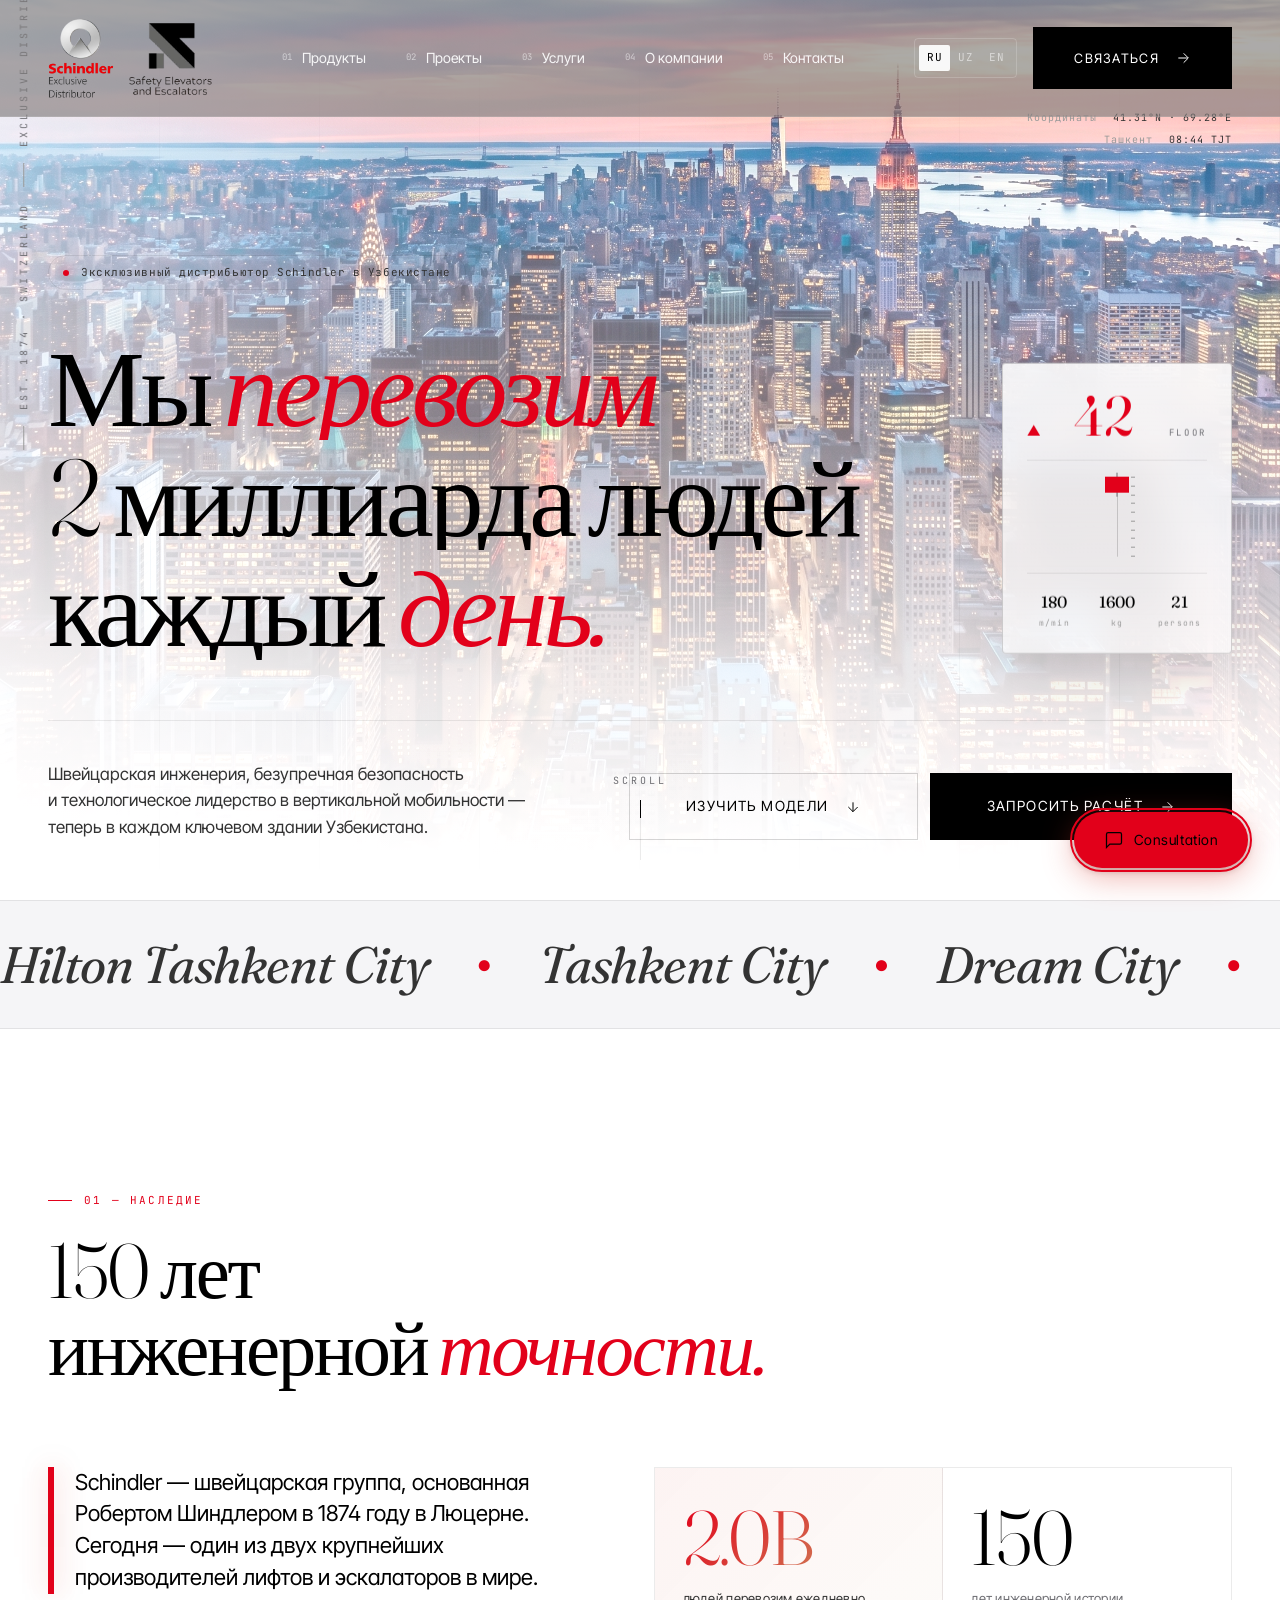
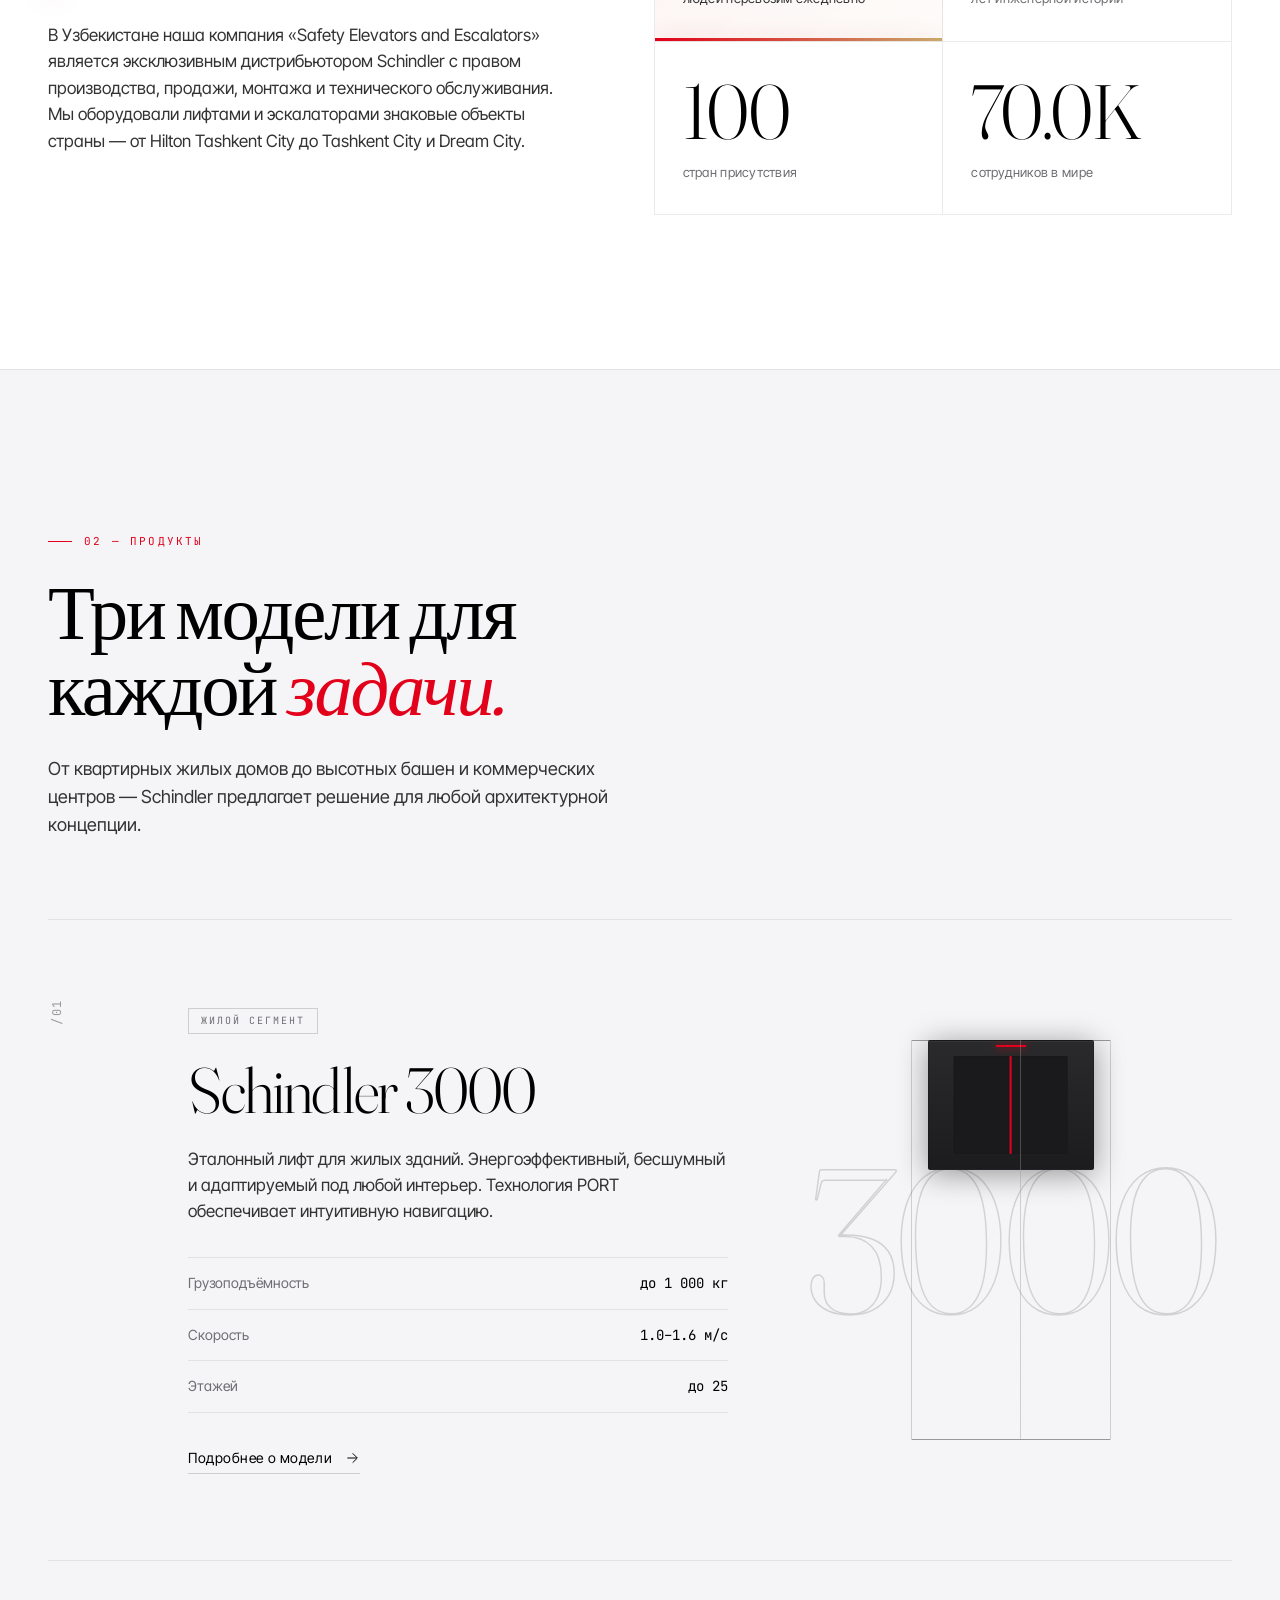
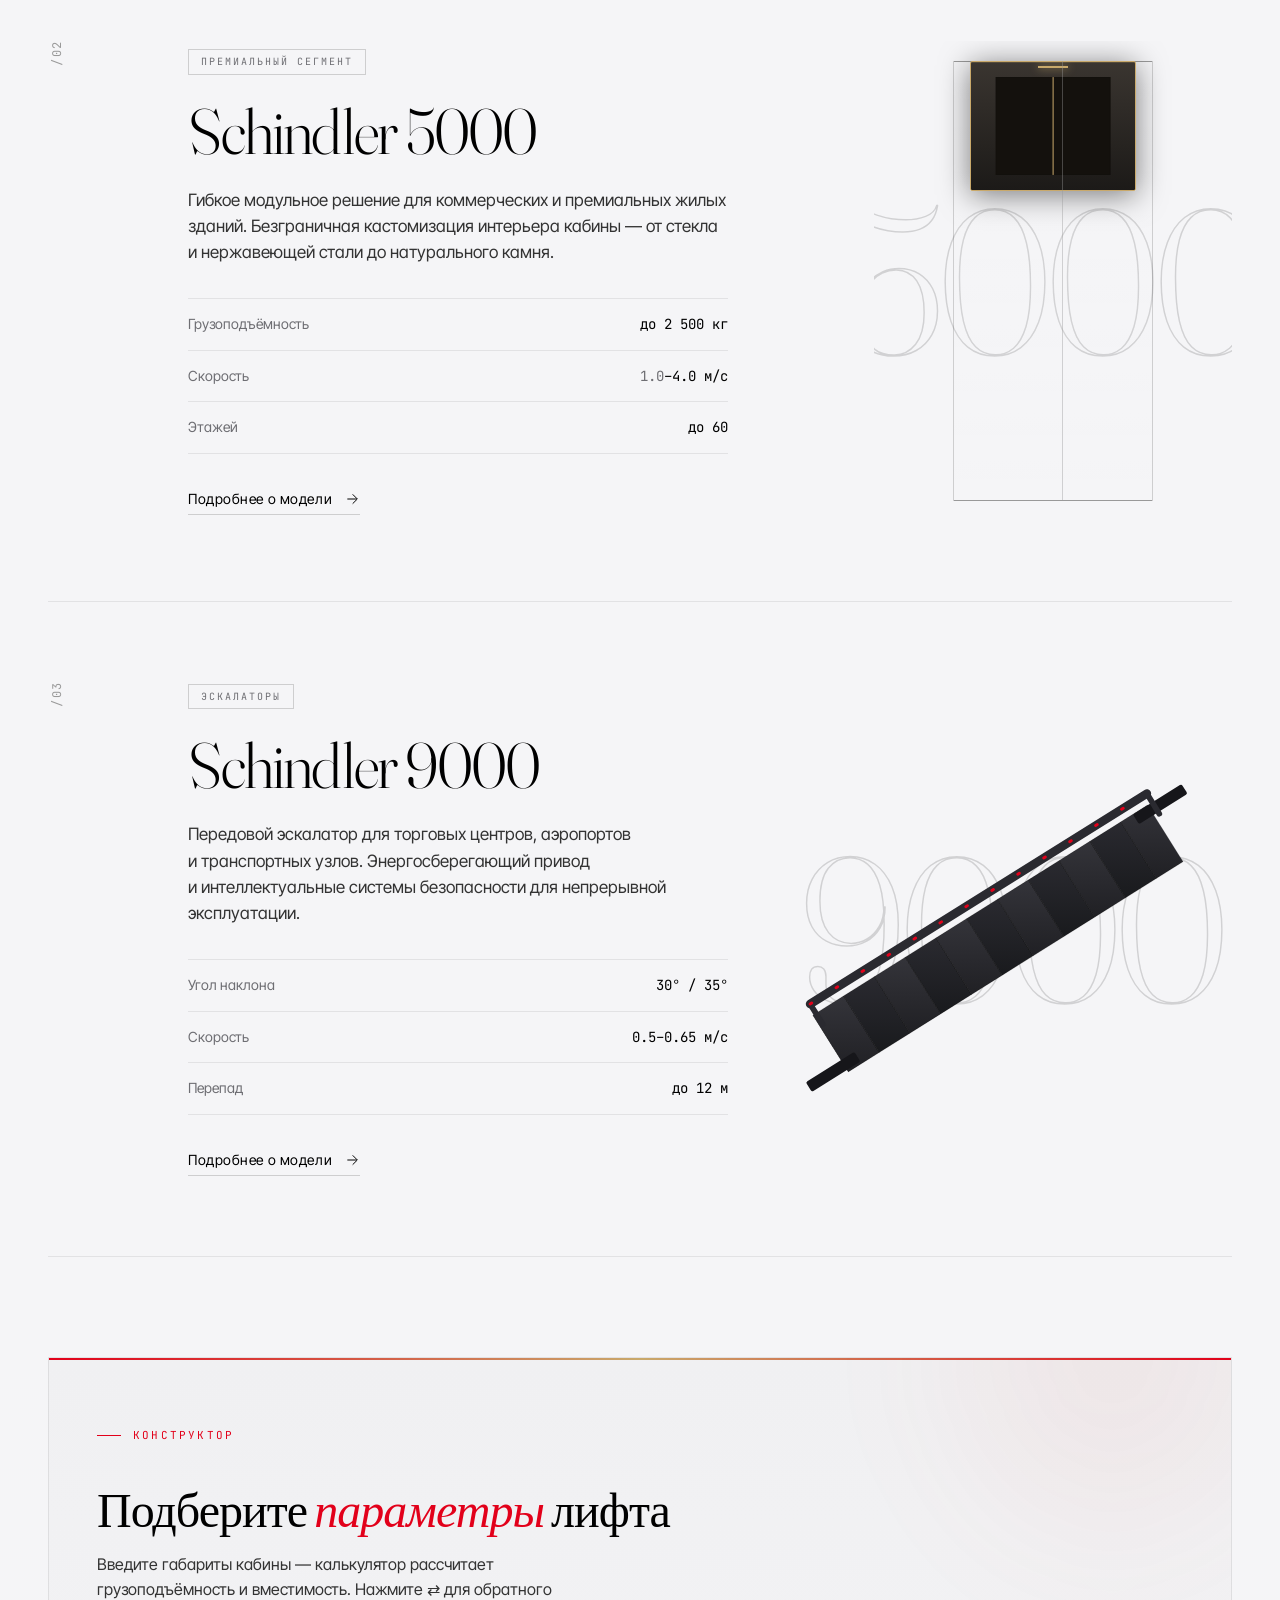
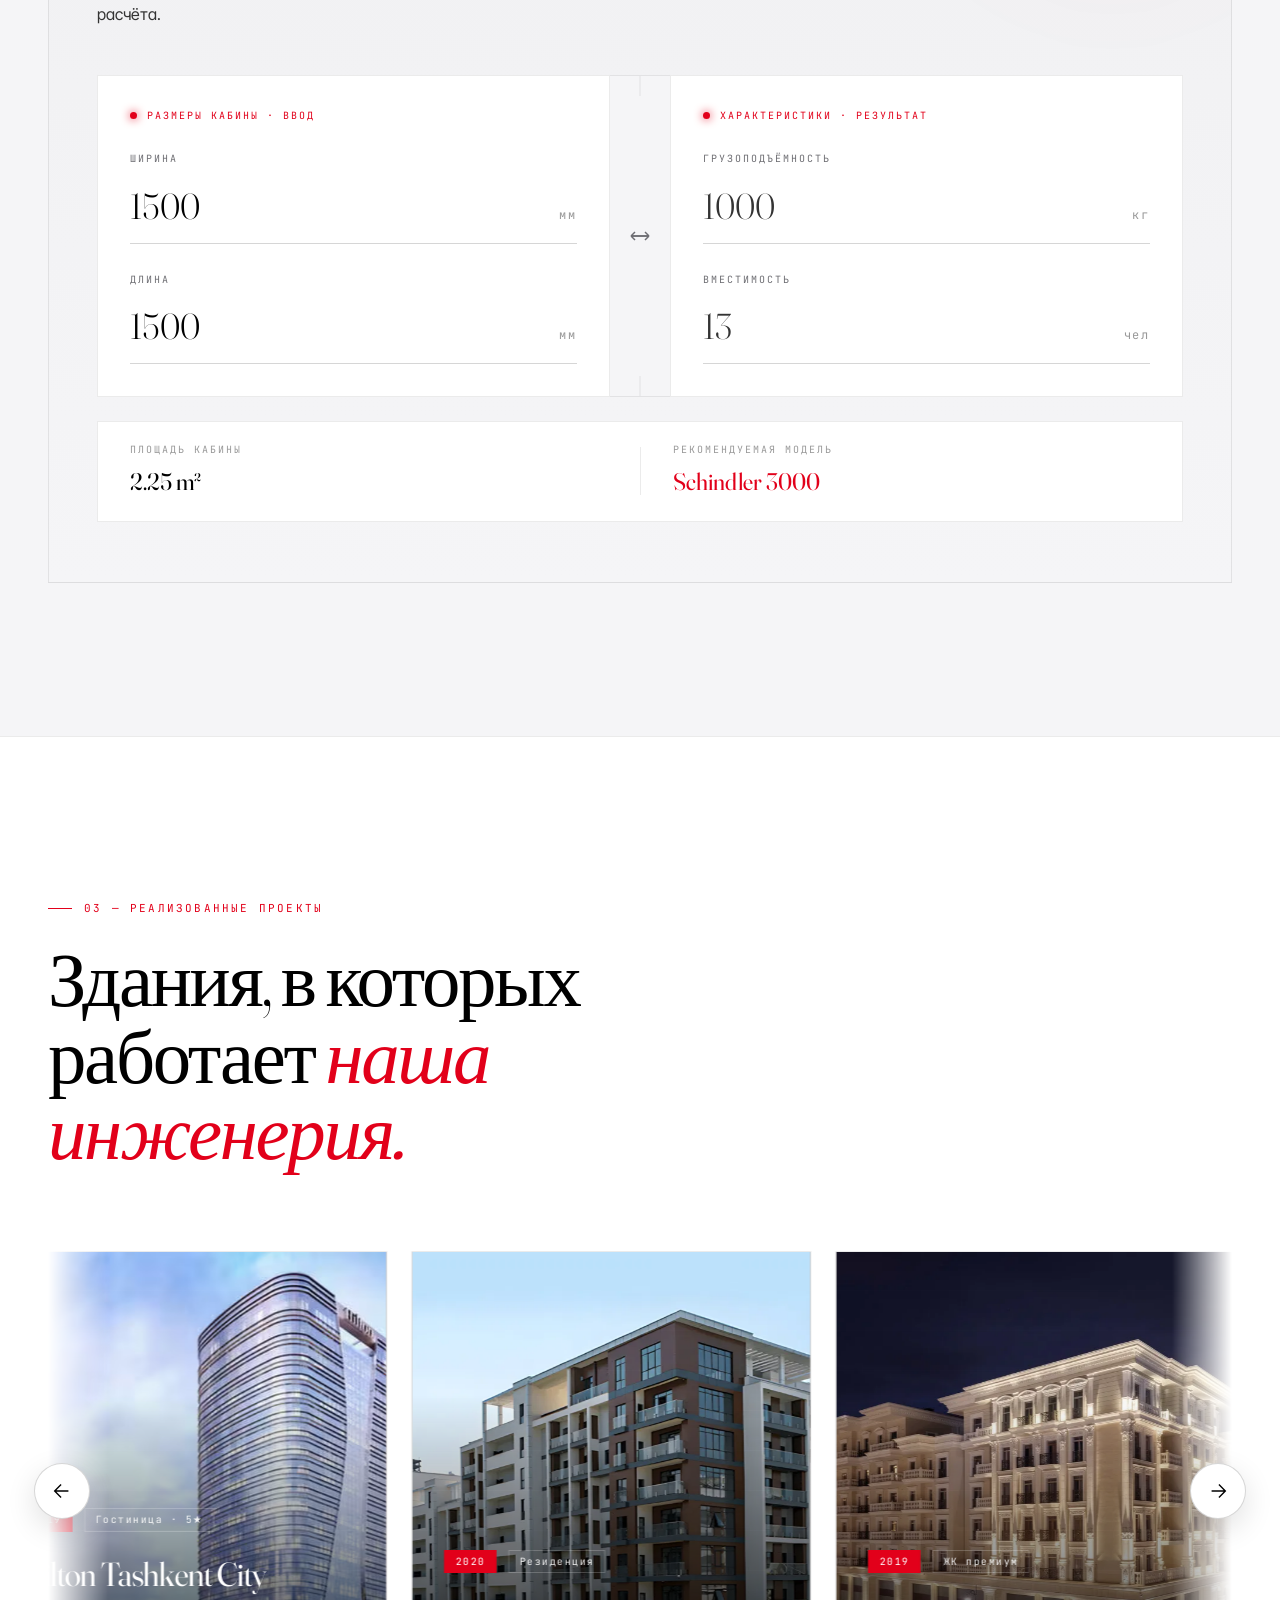
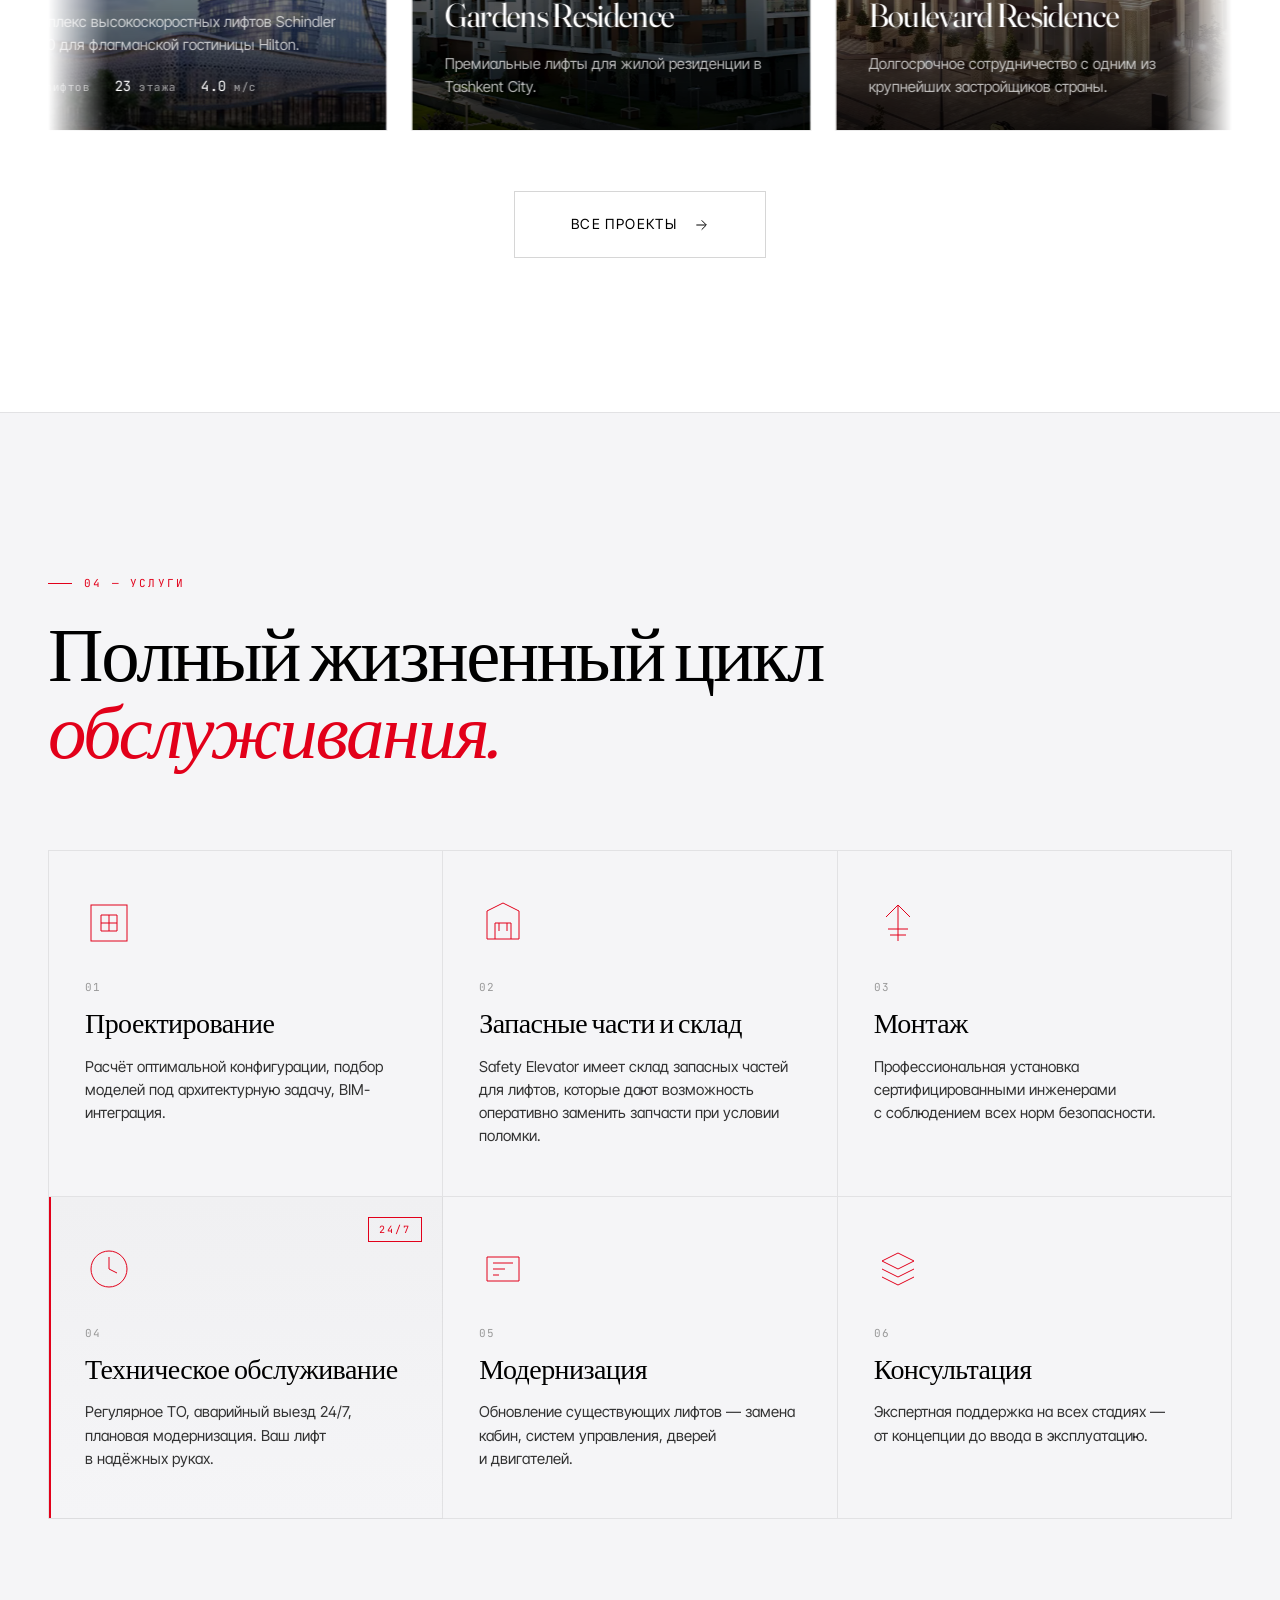
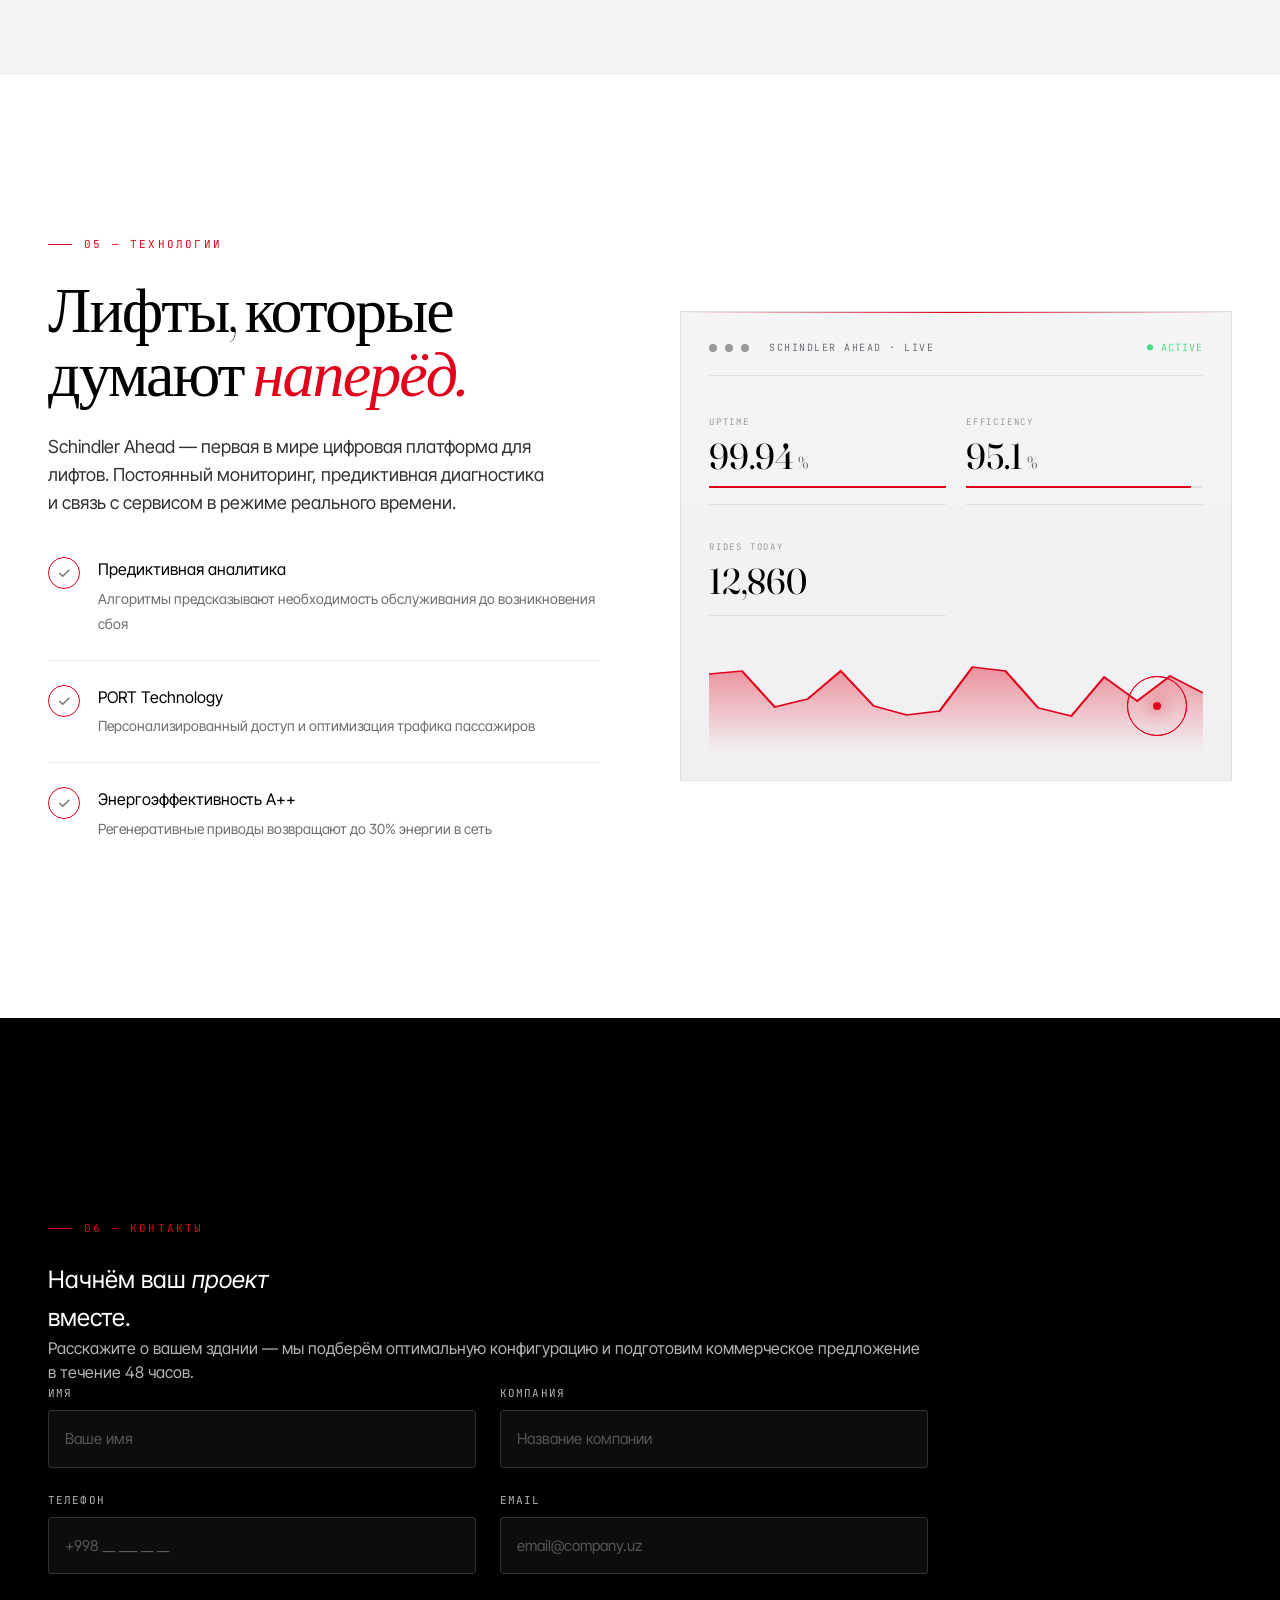
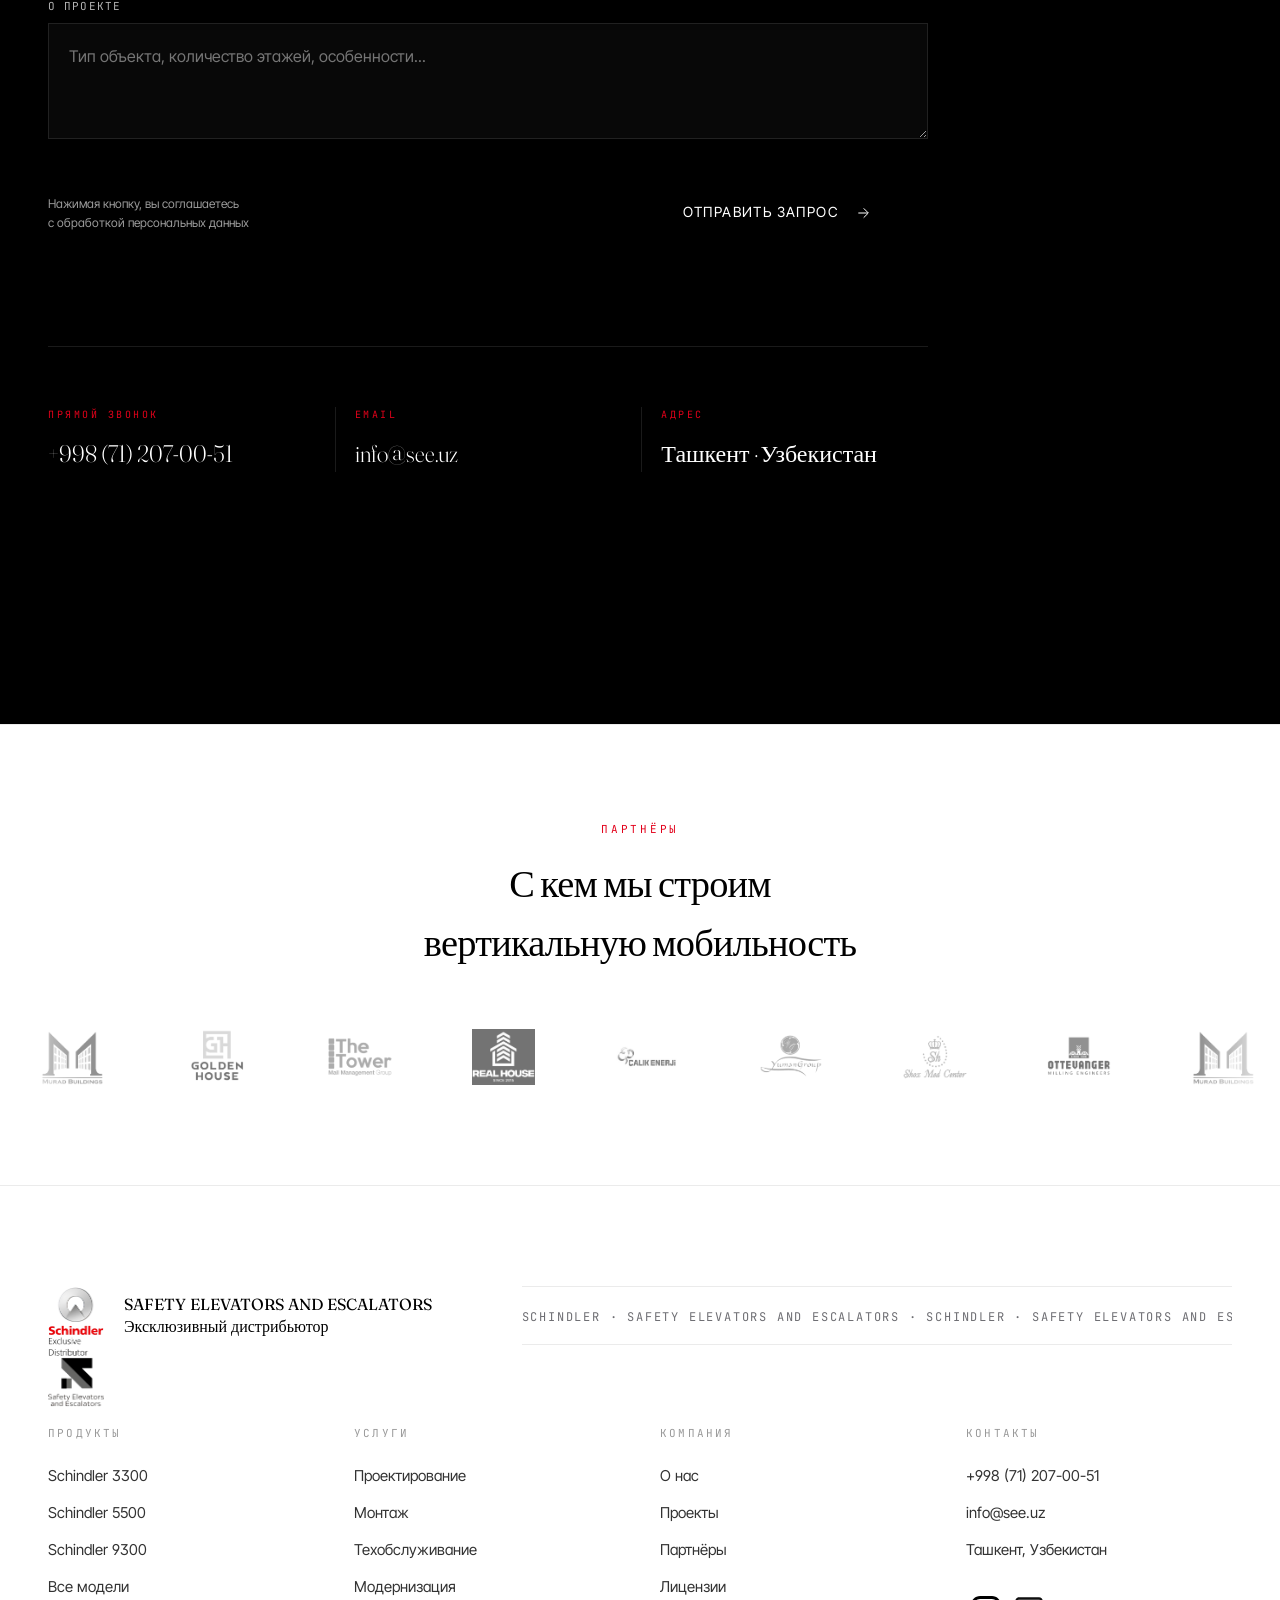
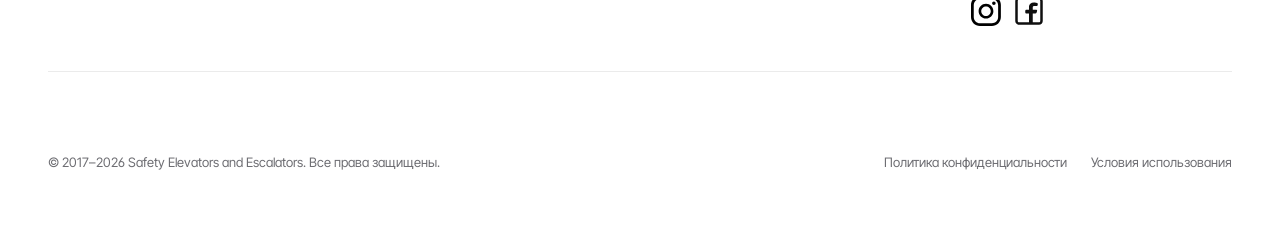
==== index.html @ ee1afd71 "Update index.html" ====
<!DOCTYPE html>
<html lang="ru">

<head>
  <meta charset="UTF-8" />
  <meta name="viewport" content="width=device-width, initial-scale=1.0" />
  <link rel="icon" type="image/svg+xml" href="favicon.svg" />
  <title>Schindler Uzbekistan — Премиальные лифты и эскалаторы швейцарского качества</title>
  <meta name="description"
    content="Эксклюзивный дистрибьютор Schindler в Узбекистане. Продажа, склад запасных частей и техническое обслуживание лифтов и эскалаторов мирового класса с 1874 года." />
  <!-- Open Graph / Social -->
  <meta property="og:title" content="Schindler Uzbekistan — Премиальные лифты и эскалаторы швейцарского качества" />
  <meta property="og:description" content="Эксклюзивный дистрибьютор Schindler в Узбекистане. Продажа, склад запасных частей и техническое обслуживание лифтов и эскалаторов мирового класса с 1874 года." />
  <meta property="og:type" content="website" />
  <meta property="og:url" content="https://see.uz/" />
  <meta property="og:image" content="https://see.uz/images/og-schindler.jpg" />
  <meta property="og:locale" content="ru_RU" />
  <meta name="twitter:card" content="summary_large_image" />
  <meta name="twitter:title" content="Schindler Uzbekistan — Премиальные лифты и эскалаторы швейцарского качества" />
  <meta name="twitter:description" content="Эксклюзивный дистрибьютор Schindler в Узбекистане. Продажа, склад запасных частей и техническое обслуживание лифтов и эскалаторов мирового класса с 1874 года." />
  <meta name="twitter:image" content="https://see.uz/images/og-schindler.jpg" />



  <link rel="preconnect" href="https://fonts.googleapis.com">
  <link rel="preconnect" href="https://fonts.gstatic.com" crossorigin>
  <link
    href="https://fonts.googleapis.com/css2?family=Fraunces:ital,opsz,wght@0,9..144,300;0,9..144,400;0,9..144,500;0,9..144,600;0,9..144,700;1,9..144,400&family=Inter+Tight:wght@300;400;500;600;700&family=JetBrains+Mono:wght@300;400;500&display=swap"
    rel="stylesheet">

  <link rel="stylesheet" href="styles.css?v=20260610">
  <link rel="manifest" href="manifest.webmanifest" />
  <link rel="icon" type="image/svg+xml" href="favicon.svg" />
  <meta name="theme-color" content="#ffffff" />
</head>

<body>


  <!-- Page loader -->
  <div class="loader" id="loader">
    <div class="loader-inner">
      <div class="loader-mark">
        <img src="images/Schindler-Emblem-.png" alt="Schindler" style="width: 100%; height: 100%; object-fit: contain;">
      </div>
      <div class="loader-text">
        <span data-text="S">S</span>
        <span data-text="C">C</span>
        <span data-text="H">H</span>
        <span data-text="I">I</span>
        <span data-text="N">N</span>
        <span data-text="D">D</span>
        <span data-text="L">L</span>
        <span data-text="E">E</span>
        <span data-text="R">R</span>
      </div>
      <div class="loader-bar">
        <div class="loader-fill"></div>
      </div>
    </div>
  </div>

  <!-- Elevator doors intro -->
  <div class="hero-doors" id="hero-doors" aria-hidden="true">
    <div class="hero-doors-panel hd-left"></div>
    <div class="hero-doors-panel hd-right"></div>
    <div class="hero-doors-seam"></div>
    <div class="hero-arrival">
      <span class="hero-arrival-dir">▼</span>
      <span class="hero-arrival-num" id="hero-arrival-num">8</span>
      <span class="hero-arrival-label">FLOOR</span>
    </div>
  </div>




  <!-- Navigation -->
  <header class="nav" id="nav">
    <div class="nav-inner">
      <a href="#nav" class="nav-logo" aria-label="Safety Elevator & Engineering">
        <div class="nav-logo-images">
          <img src="images/schindlerdistributor.png" alt="Schindler Distributor" class="nav-logo-dist">
          <img src="images/safetyElevators.png" alt="Safety Elevators" class="nav-logo-sea">
        </div>
      </a>

      <nav class="nav-links" aria-label="Главное меню">
        <a href="#products" data-num="01" data-i18n="nav.products">Продукты</a>
        <a href="#projects" data-num="02" data-i18n="nav.projects">Проекты</a>
        <a href="#services" data-num="03" data-i18n="nav.services">Услуги</a>
        <a href="#about" data-num="04" data-i18n="nav.about">О компании</a>
        <a href="#contact" data-num="05" data-i18n="nav.contacts">Контакты</a>
        <a href="#contact" class="btn btn-primary nav-btn-mobile" style="display: none;">
          <span data-i18n="nav.cta">Связаться</span>
        </a>
      </nav>

      <div class="nav-cta">
        <button class="nav-lang" aria-label="Переключить язык" data-i18n-aria="nav.lang_aria">
          <span class="active">RU</span>
          <span>UZ</span>
          <span>EN</span>
        </button>
        <a href="#contact" class="btn btn-primary nav-btn">
          <span data-i18n="nav.cta">Связаться</span>
          <svg viewBox="0 0 24 24" fill="none" stroke="currentColor" stroke-width="1.5">
            <path d="M5 12h14M13 5l7 7-7 7" />
          </svg>
        </a>
      </div>

      <button class="nav-burger" aria-label="Открыть меню" id="burger">
        <span></span><span></span>
      </button>
    </div>
  </header>

  <!-- Mobile Menu Backdrop -->
  <div class="nav-backdrop" id="nav-backdrop"></div>

  <!-- =============== HERO =============== -->
  <section class="hero">
    <div class="hero-image-bg"></div>
    <div class="hero-grid-lines" aria-hidden="true"></div>

    <!-- vertical text rail -->
    <div class="hero-rail">
      <span class="rail-tick"></span>
      <span>EST. 1874 · SWITZERLAND</span>
      <span class="rail-tick"></span>
      <span>EXCLUSIVE DISTRIBUTOR · UZBEKISTAN</span>
      <span class="rail-tick"></span>
    </div>

    <div class="hero-meta">
      <div class="meta-row">
        <span class="meta-label" data-i18n="hero.coords">Координаты</span>
        <span class="meta-value">41.31°N · 69.28°E</span>
      </div>
      <div class="meta-row">
        <span class="meta-label" data-i18n="hero.city">Ташкент</span>
        <span class="meta-value" id="local-time">—</span>
      </div>
    </div>

    <div class="hero-content">
      <div class="hero-eyebrow">
        <span class="dot"></span>
        <span data-i18n="hero.eyebrow">Эксклюзивный дистрибьютор Schindler в Узбекистане</span>
      </div>

      <h1 class="hero-title">
        <span class="line"><span class="word" data-i18n="hero.w1">Мы</span> <span class="word italic"
            data-i18n="hero.w2">перевозим</span></span>
        <span class="line"><span class="word" data-i18n="hero.w3">2&nbsp;миллиарда</span> <span class="word"
            data-i18n="hero.w4">людей</span></span>
        <span class="line"><span class="word" data-i18n="hero.w5">каждый</span> <span class="word italic"
            data-i18n="hero.w6">день.</span></span>
      </h1>

      <div class="hero-meta-bottom">
        <div class="hero-description">
          <p data-i18n="hero.desc">Швейцарская инженерия, безупречная безопасность и&nbsp;технологическое лидерство
            в&nbsp;вертикальной мобильности — теперь в&nbsp;каждом ключевом здании Узбекистана.</p>
        </div>

        <div class="hero-actions">
          <a href="#products" class="btn btn-ghost btn-large">
            <span class="btn-label">
              <span class="btn-text" data-i18n="hero.btn_explore">Изучить модели</span>
              <span class="btn-text" data-i18n="hero.btn_explore">Изучить модели</span>
            </span>
            <svg viewBox="0 0 24 24" fill="none" stroke="currentColor" stroke-width="1.5">
              <path d="M12 5v14M5 12l7 7 7-7" />
            </svg>
          </a>
          <a href="#contact" class="btn btn-primary btn-large">
            <span class="btn-label">
              <span class="btn-text" data-i18n="hero.btn_quote">Запросить расчёт</span>
              <span class="btn-text" data-i18n="hero.btn_quote">Запросить расчёт</span>
            </span>
            <svg viewBox="0 0 24 24" fill="none" stroke="currentColor" stroke-width="1.5">
              <path d="M5 12h14M13 5l7 7-7 7" />
            </svg>
          </a>
        </div>
      </div>
    </div>

    <!-- Floor indicator visual - signature element -->
    <div class="floor-indicator" aria-hidden="true">
      <div class="floor-display">
        <div class="floor-arrow">▲</div>
        <div class="floor-number" id="floor-num">42</div>
        <div class="floor-label">FLOOR</div>
      </div>
      <div class="floor-shaft">
        <div class="floor-track"></div>
        <div class="floor-cab"></div>
        <div class="floor-marks">
          <span></span><span></span><span></span><span></span><span></span>
          <span></span><span></span><span></span><span></span><span></span>
        </div>
      </div>
      <div class="floor-stats">
        <div><b>180</b><i>m/min</i></div>
        <div><b>1600</b><i>kg</i></div>
        <div><b>21</b><i>persons</i></div>
      </div>
    </div>

    <div class="hero-scroll">
      <span>SCROLL</span>
      <div class="scroll-line">
        <div class="scroll-line-fill"></div>
      </div>
    </div>
  </section>

  <!-- =============== MARQUEE =============== -->
  <div class="marquee">
    <div class="marquee-track">
      <span>Hilton Tashkent City</span><span class="dot-sep">●</span>
      <span>Tashkent City</span><span class="dot-sep">●</span>
      <span>Dream City</span><span class="dot-sep">●</span>
      <span>O'zbekfilm Hitech</span><span class="dot-sep">●</span>
      <span>Boulevard</span><span class="dot-sep">●</span>
      <span>Hampton ny Hilton</span><span class="dot-sep">●</span>
      <!-- duplicate -->
      <span>Hilton Tashkent City</span><span class="dot-sep">●</span>
      <span>Tashkent City</span><span class="dot-sep">●</span>
      <span>Dream City</span><span class="dot-sep">●</span>
      <span>O'zbekfilm Hitech</span><span class="dot-sep">●</span>
      <span>Boulevard</span><span class="dot-sep">●</span>
      <span>Hampton ny Hilton</span><span class="dot-sep">●</span>
    </div>
  </div>

  <!-- =============== INTRO / NUMBERS =============== -->
  <section class="intro" id="about">
    <div class="container">
      <div class="section-head">
        <div class="section-num" data-i18n="about.num">01 — Наследие</div>
        <h2 class="section-title" data-i18n-html="about.title">
          150&nbsp;лет инженерной&nbsp;<em>точности.</em>
        </h2>
      </div>

      <div class="intro-grid">
        <div class="intro-text">
          <div class="section-bg-text">EST. 1874</div>
          <p class="lead" data-i18n="about.lead">
            Schindler — швейцарская группа, основанная Робертом Шиндлером в&nbsp;1874&nbsp;году в&nbsp;Люцерне.
            Сегодня&nbsp;— один из&nbsp;двух крупнейших производителей лифтов и&nbsp;эскалаторов в&nbsp;мире.
          </p>
          <p data-i18n="about.p2">
            В&nbsp;Узбекистане наша компания «Safety Elevators&nbsp;and&nbsp;Escalators» является эксклюзивным
            дистрибьютором Schindler с&nbsp;правом производства, продажи, монтажа и&nbsp;технического обслуживания.
            Мы&nbsp;оборудовали лифтами и&nbsp;эскалаторами знаковые объекты страны — от&nbsp;Hilton Tashkent City
            до&nbsp;Tashkent City и&nbsp;Dream City.
          </p>
        </div>

        <div class="stats">
          <div class="stat stat-featured" data-counter="2000000000" data-suffix="+">
            <div class="stat-num"><span>0</span></div>
            <div class="stat-label" data-i18n="about.stat1">людей перевозим ежедневно</div>
          </div>
          <div class="stat" data-counter="150" data-suffix="">
            <div class="stat-num"><span>0</span></div>
            <div class="stat-label" data-i18n="about.stat2">лет инженерной истории</div>
          </div>
          <div class="stat" data-counter="100" data-suffix="+">
            <div class="stat-num"><span>0</span></div>
            <div class="stat-label" data-i18n="about.stat3">стран присутствия</div>
          </div>
          <div class="stat" data-counter="70000" data-suffix="+">
            <div class="stat-num"><span>0</span></div>
            <div class="stat-label" data-i18n="about.stat4">сотрудников в&nbsp;мире</div>
          </div>
        </div>
      </div>
    </div>
  </section>

  <!-- =============== PRODUCTS =============== -->
  <section class="products" id="products">
    <div class="container">
      <div class="section-head">
        <div class="section-num" data-i18n="prod.num">02 — Продукты</div>
        <h2 class="section-title" data-i18n-html="prod.title">
          Три модели для каждой&nbsp;<em>задачи.</em>
        </h2>
        <p class="section-sub" data-i18n="prod.sub">От&nbsp;квартирных жилых домов до&nbsp;высотных башен
          и&nbsp;коммерческих центров&nbsp;— Schindler предлагает решение для любой архитектурной концепции.</p>
      </div>

      <div class="product-list">
        <!-- Product 1 -->
        <article class="product visual-left" data-product="3300">
          <div class="product-num">/01</div>
          <div class="product-info">
            <div class="product-tag" data-i18n="p33.tag">Жилой сегмент</div>
            <h3 class="product-name">Schindler 3000</h3>
            <p class="product-desc" data-i18n="p33.desc">Эталонный лифт для жилых зданий. Энергоэффективный, бесшумный
              и&nbsp;адаптируемый под любой интерьер. Технология PORT обеспечивает интуитивную навигацию.</p>
            <ul class="product-specs">
              <li><span data-i18n="p33.s1l">Грузоподъёмность</span><b data-i18n="p33.s1v">до 1&nbsp;000&nbsp;кг</b></li>
              <li><span data-i18n="p33.s2l">Скорость</span><b data-i18n="p33.s2v">1.0–1.6 м/с</b></li>
              <li><span data-i18n="p33.s3l">Этажей</span><b data-i18n="p33.s3v">до 25</b></li>
            </ul>
            <a href="docs/schindler-3000.pdf" target="_blank" rel="noopener" class="link-arrow"
              data-pdf="docs/schindler-3000.pdf" data-pdf-title="Schindler 3000" data-pdf-tag="Жилой сегмент · EPD">
              <span data-i18n="p33.link">Подробнее о модели</span>
              <svg viewBox="0 0 24 24" fill="none" stroke="currentColor" stroke-width="1.5">
                <path d="M5 12h14M13 5l7 7-7 7" />
              </svg>
            </a>
          </div>
          <div class="product-visual">
            <div class="product-shaft">
              <div class="product-cab">
                <div class="product-cab-doors"></div>
                <div class="product-cab-light"></div>
              </div>
              <div class="product-cables"></div>
            </div>
            <div class="product-tag-floating">3000</div>
            <div class="product-hover-info">
              <div class="hover-info-row"><span data-i18n="p33.h1l">Тип</span><b data-i18n="p33.h1v">Пассажирский</b>
              </div>
              <div class="hover-info-row"><span data-i18n="p33.h2l">Привод</span><b
                  data-i18n="p33.h2v">Безредукторный</b></div>
              <div class="hover-info-row"><span data-i18n="p33.h3l">Энергокласс</span><b data-i18n="p33.h3v">A</b></div>
              <div class="hover-info-row"><span data-i18n="p33.h4l">Система</span><b data-i18n="p33.h4v">PORT
                  Technology</b></div>
            </div>
          </div>
        </article>

        <!-- Product 2 -->
        <article class="product reverse" data-product="5000">
          <div class="product-num">/02</div>
          <div class="product-info">
            <div class="product-tag" data-i18n="p55.tag">Премиальный сегмент</div>
            <h3 class="product-name">Schindler 5000</h3>
            <p class="product-desc" data-i18n="p55.desc">Гибкое модульное решение для коммерческих и&nbsp;премиальных
              жилых зданий. Безграничная кастомизация интерьера кабины&nbsp;— от&nbsp;стекла и&nbsp;нержавеющей стали
              до&nbsp;натурального камня.</p>
            <ul class="product-specs">
              <li><span data-i18n="p55.s1l">Грузоподъёмность</span><b data-i18n="p55.s1v">до 2&nbsp;500&nbsp;кг</b></li>
              <li><span data-i18n="p55.s2l">Скорость</span><b data-i18n="p55.s2v"><span>1.0</span>–4.0 м/с</b></li>
              <li><span data-i18n="p55.s3l">Этажей</span><b data-i18n="p55.s3v">до 60</b></li>
            </ul>
            <a href="docs/schindler-5000.pdf" target="_blank" rel="noopener" class="link-arrow"
              data-pdf="docs/schindler-5000.pdf" data-pdf-title="Schindler 5000" data-pdf-tag="Премиальный сегмент · EPD">
              <span data-i18n="p55.link">Подробнее о модели</span>
              <svg viewBox="0 0 24 24" fill="none" stroke="currentColor" stroke-width="1.5">
                <path d="M5 12h14M13 5l7 7-7 7" />
              </svg>
            </a>
          </div>
          <div class="product-visual">
            <div class="product-shaft tall">
              <div class="product-cab premium">
                <div class="product-cab-doors"></div>
                <div class="product-cab-light"></div>
              </div>
              <div class="product-cables"></div>
            </div>
            <div class="product-tag-floating">5000</div>
            <div class="product-hover-info">
              <div class="hover-info-row"><span data-i18n="p55.h1l">Тип</span><b data-i18n="p55.h1v">Пассажирский /
                  Грузовой</b></div>
              <div class="hover-info-row"><span data-i18n="p55.h2l">Привод</span><b
                  data-i18n="p55.h2v">Безредукторный</b></div>
              <div class="hover-info-row"><span data-i18n="p55.h3l">Энергокласс</span><b data-i18n="p55.h3v">A+</b>
              </div>
              <div class="hover-info-row"><span data-i18n="p55.h4l">Кастомизация</span><b
                  data-i18n="p55.h4v">Безграничная</b></div>
            </div>
          </div>
        </article>

        <!-- Product 3 -->
        <article class="product" data-product="9000">
          <div class="product-num">/03</div>
          <div class="product-info">
            <div class="product-tag" data-i18n="p93.tag">Эскалаторы</div>
            <h3 class="product-name">Schindler 9000</h3>
            <p class="product-desc" data-i18n="p93.desc">Передовой эскалатор для торговых центров, аэропортов
              и&nbsp;транспортных узлов. Энергосберегающий привод и&nbsp;интеллектуальные системы безопасности для
              непрерывной эксплуатации.</p>
            <ul class="product-specs">
              <li><span data-i18n="p93.s1l">Угол наклона</span><b data-i18n="p93.s1v">30° / 35°</b></li>
              <li><span data-i18n="p93.s2l">Скорость</span><b data-i18n="p93.s2v">0.5–0.65 м/с</b></li>
              <li><span data-i18n="p93.s3l">Перепад</span><b data-i18n="p93.s3v">до 12 м</b></li>
            </ul>
            <a href="docs/schindler-9300-escalator.pdf" target="_blank" rel="noopener" class="link-arrow"
              data-pdf="docs/schindler-9300-escalator.pdf" data-pdf-title="Schindler 9300" data-pdf-tag="Эскалаторы · Брошюра">
              <span data-i18n="p93.link">Подробнее о модели</span>
              <svg viewBox="0 0 24 24" fill="none" stroke="currentColor" stroke-width="1.5">
                <path d="M5 12h14M13 5l7 7-7 7" />
              </svg>
            </a>
          </div>
          <div class="product-visual">
            <svg class="escalator-svg" viewBox="0 0 460 440" xmlns="http://www.w3.org/2000/svg" aria-hidden="true">
              <defs>
                <clipPath id="escBand">
                  <path d="M60,370 L409.9,150.3 L372.7,91 L22.8,310.7 Z" />
                </clipPath>
                <path id="estep" d="M60,370 L92.19,349.78 L54.99,290.48 L22.8,310.7 Z" />
                <linearGradient id="escTreadA" x1="0" y1="0" x2="0" y2="1">
                  <stop offset="0" stop-color="#34343a" />
                  <stop offset="1" stop-color="#202024" />
                </linearGradient>
                <linearGradient id="escTreadB" x1="0" y1="0" x2="0" y2="1">
                  <stop offset="0" stop-color="#2a2a30" />
                  <stop offset="1" stop-color="#191a1d" />
                </linearGradient>
              </defs>

              <!-- truss / balustrade skirt -->
              <path class="esc-skirt"
                d="M60,370 L409.9,150.3 L372.7,91 L22.8,310.7 Z" />

              <!-- moving steps -->
              <g clip-path="url(#escBand)">
                <g class="esc-steps">
                  <use href="#estep" class="esc-step a" x="-64.38" y="40.44" />
                  <use href="#estep" class="esc-step b" x="-32.19" y="20.22" />
                  <use href="#estep" class="esc-step a" x="0" y="0" />
                  <use href="#estep" class="esc-step b" x="32.19" y="-20.22" />
                  <use href="#estep" class="esc-step a" x="64.38" y="-40.44" />
                  <use href="#estep" class="esc-step b" x="96.57" y="-60.66" />
                  <use href="#estep" class="esc-step a" x="128.76" y="-80.88" />
                  <use href="#estep" class="esc-step b" x="160.95" y="-101.1" />
                  <use href="#estep" class="esc-step a" x="193.14" y="-121.32" />
                  <use href="#estep" class="esc-step b" x="225.33" y="-141.54" />
                  <use href="#estep" class="esc-step a" x="257.52" y="-161.76" />
                  <use href="#estep" class="esc-step b" x="289.71" y="-181.98" />
                  <use href="#estep" class="esc-step a" x="321.9" y="-202.2" />
                  <use href="#estep" class="esc-step b" x="354.09" y="-222.42" />
                  <use href="#estep" class="esc-step a" x="386.28" y="-242.64" />
                </g>
              </g>

              <!-- comb plates at both landings -->
              <rect class="esc-comb" x="14" y="364" width="60" height="12" rx="2" transform="rotate(-32 44 370)" />
              <rect class="esc-comb" x="356" y="84" width="60" height="12" rx="2" transform="rotate(-32 386 90)" />

              <!-- end posts -->
              <line class="esc-post" x1="33" y1="320" x2="20" y2="299" />
              <line class="esc-post" x1="385" y1="100" x2="372" y2="79" />

              <!-- handrail -->
              <line class="esc-rail" x1="20" y1="299" x2="372" y2="79" />
              <line class="esc-rail-flow" x1="20" y1="299" x2="372" y2="79" />
            </svg>
            <div class="product-tag-floating">9000</div>
            <div class="product-hover-info">
              <div class="hover-info-row"><span data-i18n="p93.h1l">Тип</span><b data-i18n="p93.h1v">Эскалатор</b></div>
              <div class="hover-info-row"><span data-i18n="p93.h2l">Привод</span><b
                  data-i18n="p93.h2v">Энергосберегающий</b></div>
              <div class="hover-info-row"><span data-i18n="p93.h3l">Безопасность</span><b
                  data-i18n="p93.h3v">Интеллектуальная</b></div>
              <div class="hover-info-row"><span data-i18n="p93.h4l">Режим</span><b data-i18n="p93.h4v">Непрерывный</b>
              </div>
            </div>
          </div>
        </article>
      </div>

      <!-- =============== ELEVATOR CONSTRUCTOR =============== -->
      <div class="constructor">
        <div class="constructor-header">
          <div class="section-num" data-i18n="calc.num">Конструктор</div>
          <h3 class="constructor-title" data-i18n-html="calc.title">Подберите <em>параметры</em> лифта</h3>
          <p class="constructor-sub" data-i18n="calc.sub">Введите габариты кабины — калькулятор рассчитает
            грузоподъёмность и&nbsp;вместимость. Нажмите ⇄ для обратного расчёта.</p>
        </div>

        <div class="constructor-body" id="constructor-body">
          <div class="constructor-panel" id="panel-left">
            <div class="constructor-panel-label" id="label-left" data-i18n="calc.ll_in">РАЗМЕРЫ КАБИНЫ · ВВОД</div>
            <div class="constructor-panel-fields" id="fields-left">
              <div class="constructor-field">
                <label for="calc-width" data-i18n="calc.width">Ширина</label>
                <div class="constructor-input-group">
                  <input type="number" id="calc-width" value="1500" min="600" max="4000" step="50">
                  <span class="constructor-unit" data-i18n="calc.mm">мм</span>
                </div>
              </div>
              <div class="constructor-field">
                <label for="calc-length" data-i18n="calc.length">Длина</label>
                <div class="constructor-input-group">
                  <input type="number" id="calc-length" value="1500" min="600" max="4000" step="50">
                  <span class="constructor-unit" data-i18n="calc.mm">мм</span>
                </div>
              </div>
            </div>
          </div>

          <button class="constructor-swap" id="calc-swap" aria-label="Поменять местами" data-i18n-aria="calc.swap">
            <svg viewBox="0 0 24 24" fill="none" stroke="currentColor" stroke-width="1.5">
              <path d="M7 16l-4-4m0 0l4-4m-4 4h18" />
              <path d="M17 8l4 4m0 0l-4 4m4-4H3" />
            </svg>
          </button>

          <div class="constructor-panel" id="panel-right">
            <div class="constructor-panel-label" id="label-right" data-i18n="calc.lr_out">ХАРАКТЕРИСТИКИ · РЕЗУЛЬТАТ
            </div>
            <div class="constructor-panel-fields" id="fields-right">
              <div class="constructor-field">
                <label for="calc-kg" data-i18n="calc.kg">Грузоподъёмность</label>
                <div class="constructor-input-group">
                  <input type="number" id="calc-kg" value="400" min="0" max="10000" step="10" readonly tabindex="-1">
                  <span class="constructor-unit" data-i18n="calc.kg_u">кг</span>
                </div>
              </div>
              <div class="constructor-field">
                <label for="calc-persons" data-i18n="calc.pers">Вместимость</label>
                <div class="constructor-input-group">
                  <input type="number" id="calc-persons" value="5" min="0" max="100" step="1" readonly tabindex="-1">
                  <span class="constructor-unit" data-i18n="calc.ch">чел</span>
                </div>
              </div>
            </div>
          </div>
        </div>

        <div class="constructor-results">
          <div class="constructor-result-item">
            <span class="constructor-result-label" data-i18n="calc.area">Площадь кабины</span>
            <span class="constructor-result-value" id="calc-area">2.25 м²</span>
          </div>
          <div class="constructor-result-divider"></div>
          <div class="constructor-result-item">
            <span class="constructor-result-label" data-i18n="calc.model">Рекомендуемая модель</span>
            <span class="constructor-result-value constructor-result-model" id="calc-model">Schindler 3300</span>
          </div>
        </div>
      </div>
    </div>
  </section>

  <!-- =============== PROJECTS =============== -->
  <section class="projects" id="projects">
    <div class="container">
      <div class="section-head">
        <div class="section-num" data-i18n="proj.num">03 — Реализованные проекты</div>
        <h2 class="section-title" data-i18n-html="proj.title">
          Здания, в&nbsp;которых работает&nbsp;<em>наша инженерия.</em>
        </h2>
      </div>

      <div class="projects-carousel" id="projects-carousel">
        <button class="pc-arrow pc-prev" id="pc-prev" aria-label="Предыдущий проект" data-i18n-aria="proj.prev">
          <svg viewBox="0 0 24 24" fill="none" stroke="currentColor" stroke-width="1.5">
            <path d="M19 12H5M11 19l-7-7 7-7" />
          </svg>
        </button>
        <button class="pc-arrow pc-next" id="pc-next" aria-label="Следующий проект" data-i18n-aria="proj.next">
          <svg viewBox="0 0 24 24" fill="none" stroke="currentColor" stroke-width="1.5">
            <path d="M5 12h14M13 5l7 7-7 7" />
          </svg>
        </button>

        <div class="pc-viewport">
          <div class="pc-track" id="pc-track">

            <article class="pc-card project">
              <div class="project-image" style="background: url('images/Hilton.jpg') center/cover no-repeat, linear-gradient(135deg, #1a1a1a 0%, #2d2118 50%, #c8423a 150%);">
                <div class="project-overlay"></div>
                <div class="project-pattern"></div>
              </div>
              <div class="project-meta">
                <span class="project-year">2019</span>
                <span class="project-tag">Гостиница · 5★</span>
              </div>
              <h3 class="project-name">Hilton Tashkent City</h3>
              <p class="project-desc">Комплекс высокоскоростных лифтов Schindler 7000 для флагманской гостиницы Hilton.</p>
              <div class="project-stats">
                <span><b>12</b> лифтов</span>
                <span><b>23</b> этажа</span>
                <span><b>4.0</b> м/с</span>
              </div>
            </article>

            <article class="pc-card project">
              <div class="project-image" style="background: url('images/tashkent-city.png') center/cover no-repeat, linear-gradient(160deg, #0f0f0f 0%, #2a2520 100%);">
                <div class="project-overlay"></div>
                <div class="project-pattern"></div>
              </div>
              <div class="project-meta">
                <span class="project-year">2020</span>
                <span class="project-tag">Резиденция</span>
              </div>
              <h3 class="project-name">Gardens Residence</h3>
              <p class="project-desc">Премиальные лифты для жилой резиденции в Tashkent City.</p>
            </article>

            <article class="pc-card project">
              <div class="project-image" style="background: url('images/boulevard(dreamcity).png') center/cover no-repeat, linear-gradient(140deg, #181410 0%, #3a2a1a 100%);">
                <div class="project-overlay"></div>
                <div class="project-pattern"></div>
              </div>
              <div class="project-meta">
                <span class="project-year">2019</span>
                <span class="project-tag">ЖК премиум</span>
              </div>
              <h3 class="project-name">Boulevard Residence</h3>
              <p class="project-desc">Долгосрочное сотрудничество с одним из крупнейших застройщиков страны.</p>
            </article>

            <article class="pc-card project">
              <div class="project-image" style="background: url('images/ozbekfilm-hitech.webp') center/cover no-repeat, linear-gradient(120deg, #1a1612 0%, #44342a 100%);">
                <div class="project-overlay"></div>
                <div class="project-pattern"></div>
              </div>
              <div class="project-meta">
                <span class="project-year">2023</span>
                <span class="project-tag">Жилой комплекс</span>
              </div>
              <h3 class="project-name">O'zbekfilm Hitech</h3>
              <p class="project-desc">Оснащение лифтовым оборудованием современного жилого комплекса.</p>
            </article>

            <article class="pc-card project">
              <div class="project-image" style="background: url('images/Piramittower.png') center/cover no-repeat, linear-gradient(150deg, #181410 0%, #302018 100%);">
                <div class="project-overlay"></div>
                <div class="project-pattern"></div>
              </div>
              <div class="project-meta">
                <span class="project-year">2021</span>
                <span class="project-tag">Жилой комплекс</span>
              </div>
              <h3 class="project-name">Piramit Tower</h3>
              <p class="project-desc">Современные надёжные лифты для высотного жилого комплекса.</p>
            </article>

            <article class="pc-card project">
              <div class="project-image" style="background: url('images/jomiy-mall.webp') center/cover no-repeat, linear-gradient(130deg, #14120f 0%, #362a20 100%);">
                <div class="project-overlay"></div>
                <div class="project-pattern"></div>
              </div>
              <div class="project-meta">
                <span class="project-year">2023</span>
                <span class="project-tag">Торговый центр</span>
              </div>
              <h3 class="project-name">Jomiy Mall</h3>
              <p class="project-desc">Лифты и эскалаторы Schindler для торгового центра.</p>
            </article>

            <article class="pc-card project">
              <div class="project-image" style="background: url('images/Cabinet of Ministers of the Republic of Uzbekistan.png') center/cover no-repeat, linear-gradient(150deg, #141414 0%, #2a2a2a 100%);">
                <div class="project-overlay"></div>
                <div class="project-pattern"></div>
              </div>
              <div class="project-meta">
                <span class="project-tag">Госсектор</span>
              </div>
              <h3 class="project-name">Кабинет Министров РУз</h3>
              <p class="project-desc">Оснащение государственного административного здания лифтами Schindler.</p>
            </article>

            <article class="pc-card project">
              <div class="project-image" style="background: url('images/park-in-mall.jpg') center/cover no-repeat, linear-gradient(150deg, #11140f 0%, #2a3020 100%);">
                <div class="project-overlay"></div>
                <div class="project-pattern"></div>
              </div>
              <div class="project-meta">
                <span class="project-tag">Бизнес-центр</span>
              </div>
              <h3 class="project-name">Park in mall</h3>
              <p class="project-desc">Лифты Schindler для бизнес-объекта Park in mall в Tashkent City.</p>
            </article>

            <article class="pc-card project">
              <div class="project-image" style="background: url('images/central-bank.jpg') center/cover no-repeat, linear-gradient(150deg, #14110e 0%, #302418 100%);">
                <div class="project-overlay"></div>
                <div class="project-pattern"></div>
              </div>
              <div class="project-meta">
                <span class="project-tag">Финансовый объект</span>
              </div>
              <h3 class="project-name">Central Bank Ganga</h3>
              <p class="project-desc">Комплексное оснащение здания лифтами швейцарского качества.</p>
            </article>

            <article class="pc-card project">
              <div class="project-image" style="background: url('images/financial-center.jpg') center/cover no-repeat, linear-gradient(150deg, #0f1014 0%, #20242e 100%);">
                <div class="project-overlay"></div>
                <div class="project-pattern"></div>
              </div>
              <div class="project-meta">
                <span class="project-tag">Финансовый центр</span>
              </div>
              <h3 class="project-name">Financial Center</h3>
              <p class="project-desc">Поставка и монтаж лифтового оборудования Schindler.</p>
            </article>

            <article class="pc-card project">
              <div class="project-image" style="background: url('images/Greenwich .png') center/cover no-repeat, linear-gradient(150deg, #101410 0%, #203020 100%);">
                <div class="project-overlay"></div>
                <div class="project-pattern"></div>
              </div>
              <div class="project-meta">
                <span class="project-tag">ЖК премиум</span>
              </div>
              <h3 class="project-name">Greenwich</h3>
              <p class="project-desc">Оснащение жилого комплекса premium-класса лифтами Schindler.</p>
            </article>

            <article class="pc-card project">
              <div class="project-image" style="background: url('images/Hampton-hotel.jpg') center/cover no-repeat, linear-gradient(150deg, #14100e 0%, #302018 100%);">
                <div class="project-overlay"></div>
                <div class="project-pattern"></div>
              </div>
              <div class="project-meta">
                <span class="project-tag">Гостиница</span>
              </div>
              <h3 class="project-name">Hampton by Hilton</h3>
              <p class="project-desc">Гостиничные лифты Schindler для отеля Hampton by Hilton.</p>
            </article>

            <article class="pc-card project">
              <div class="project-image" style="background: url('images/Infinity-business-center.jpg') center/cover no-repeat, linear-gradient(150deg, #0f1014 0%, #20242e 100%);">
                <div class="project-overlay"></div>
                <div class="project-pattern"></div>
              </div>
              <div class="project-meta">
                <span class="project-tag">Бизнес-центр</span>
              </div>
              <h3 class="project-name">Infinity</h3>
              <p class="project-desc">Высокоскоростные лифты Schindler для делового центра Infinity.</p>
            </article>

            <article class="pc-card project">
              <div class="project-image" style="background: url('images/mirabad-avenue.jpg') center/cover no-repeat, linear-gradient(150deg, #14110e 0%, #2e2418 100%);">
                <div class="project-overlay"></div>
                <div class="project-pattern"></div>
              </div>
              <div class="project-meta">
                <span class="project-tag">ЖК</span>
              </div>
              <h3 class="project-name">Mirabad Avenue</h3>
              <p class="project-desc">Лифтовое оснащение жилого комплекса Mirabad Avenue.</p>
            </article>

            <article class="pc-card project">
              <div class="project-image" style="background: url('images/Uzbekfilm.webp') center/cover no-repeat, linear-gradient(150deg, #14110e 0%, #2e2418 100%);">
                <div class="project-overlay"></div>
                <div class="project-pattern"></div>
              </div>
              <div class="project-meta">
                <span class="project-tag">Культурный объект</span>
              </div>
              <h3 class="project-name">Uzbekfilm</h3>
              <p class="project-desc">Лифтовое оснащение киностудии «Узбекфильм» оборудованием Schindler.</p>
            </article>

            <article class="pc-card project">
              <div class="project-image" style="background: url('images/DAHO.webp') center/cover no-repeat, linear-gradient(150deg, #11120f 0%, #2a2c22 100%);">
                <div class="project-overlay"></div>
                <div class="project-pattern"></div>
              </div>
              <div class="project-meta">
                <span class="project-tag">Коммерческий объект</span>
              </div>
              <h3 class="project-name">DAHO</h3>
              <p class="project-desc">Установка лифтового оборудования Schindler на объекте DAHO.</p>
            </article>

            <article class="pc-card project">
              <div class="project-image" style="background: url('images/Piramitmall.png') center/cover no-repeat, linear-gradient(150deg, #14110e 0%, #302018 100%);">
                <div class="project-overlay"></div>
                <div class="project-pattern"></div>
              </div>
              <div class="project-meta">
                <span class="project-tag">Торговый центр</span>
              </div>
              <h3 class="project-name">Piramit Mall</h3>
              <p class="project-desc">Эскалаторы и лифты Schindler для торгового центра Piramit Mall.</p>
            </article>

            <article class="pc-card project">
              <div class="project-image" style="background: url('images/BWC.webp') center/cover no-repeat, linear-gradient(150deg, #0f1014 0%, #20242e 100%);">
                <div class="project-overlay"></div>
                <div class="project-pattern"></div>
              </div>
              <div class="project-meta">
                <span class="project-tag">Бизнес-центр</span>
              </div>
              <h3 class="project-name">BWC</h3>
              <p class="project-desc">Лифтовое оснащение делового центра BWC оборудованием Schindler.</p>
            </article>

            <article class="pc-card project">
              <div class="project-image" style="background: url('images/Beshqozon.webp') center/cover no-repeat, linear-gradient(150deg, #14100e 0%, #30201a 100%);">
                <div class="project-overlay"></div>
                <div class="project-pattern"></div>
              </div>
              <div class="project-meta">
                <span class="project-tag">Ресторан</span>
              </div>
              <h3 class="project-name">Beshqozon Restaurant</h3>
              <p class="project-desc">Лифтовое оснащение ресторанного комплекса «Бешқозон».</p>
            </article>

            <article class="pc-card project">
              <div class="project-image" style="background: url('images/primeminister.jfif') center/cover no-repeat, linear-gradient(150deg, #141414 0%, #2a2a2a 100%);">
                <div class="project-overlay"></div>
                <div class="project-pattern"></div>
              </div>
              <div class="project-meta">
                <span class="project-tag">Госсектор</span>
              </div>
              <h3 class="project-name">Prime Minister's Office</h3>
              <p class="project-desc">Оснащение государственного административного здания лифтами Schindler.</p>
            </article>

            <article class="pc-card project">
              <div class="project-image" style="background: url('images/Sun2Hyman.jpg') center/cover no-repeat, linear-gradient(150deg, #14110e 0%, #2e2418 100%);">
                <div class="project-overlay"></div>
                <div class="project-pattern"></div>
              </div>
              <div class="project-meta">
                <span class="project-tag">Жилой комплекс</span>
              </div>
              <h3 class="project-name">Sun 2 Hyman</h3>
              <p class="project-desc">Лифтовое оснащение жилого комплекса Sun 2 Hyman оборудованием Schindler.</p>
            </article>

            <article class="pc-card project">
              <div class="project-image" style="background: url('images/Dostlar-building.jpg') center/cover no-repeat, linear-gradient(150deg, #141414 0%, #2a2a2a 100%);">
                <div class="project-overlay"></div>
                <div class="project-pattern"></div>
              </div>
              <div class="project-meta">
                <span class="project-tag">Жилой комплекс</span>
              </div>
              <h3 class="project-name">Dostlar</h3>
              <p class="project-desc">Поставка лифтового оборудования для жилого комплекса Dostlar.</p>
            </article>

            <article class="pc-card project">
              <div class="project-image" style="background: url('images/Koksaroy.avif') center/cover no-repeat, linear-gradient(150deg, #141414 0%, #2a2a2a 100%);">
                <div class="project-overlay"></div>
                <div class="project-pattern"></div>
              </div>
              <div class="project-meta">
                <span class="project-tag">Жилой комплекс</span>
              </div>
              <h3 class="project-name">Koksaroy</h3>
              <p class="project-desc">Поставка лифтового оборудования для жилого комплекса Koksaroy.</p>
            </article>

            <article class="pc-card project">
              <div class="project-image" style="background: url('images/ganga-central-bank.gif') center/cover no-repeat, linear-gradient(150deg, #141414 0%, #2a2a2a 100%);">
                <div class="project-overlay"></div>
                <div class="project-pattern"></div>
              </div>
              <div class="project-meta">
                <span class="project-tag">Финансовый объект</span>
              </div>
              <h3 class="project-name">Ganga Central Bank</h3>
              <p class="project-desc">Комплексное оснащение здания лифтами швейцарского качества.</p>
            </article>

            <article class="pc-card project">
              <div class="project-image" style="background: url('images/mirabad-elite.jfif') center/cover no-repeat, linear-gradient(150deg, #141414 0%, #2a2a2a 100%);">
                <div class="project-overlay"></div>
                <div class="project-pattern"></div>
              </div>
              <div class="project-meta">
                <span class="project-tag">ЖК премиум</span>
              </div>
              <h3 class="project-name">Mirabad Elite</h3>
              <p class="project-desc">Поставка лифтового оборудования для жилого комплекса Mirabad Elite.</p>
            </article>

            <article class="pc-card project">
              <div class="project-image" style="background: url('images/showmed.webp') center/cover no-repeat, linear-gradient(150deg, #141414 0%, #2a2a2a 100%);">
                <div class="project-overlay"></div>
                <div class="project-pattern"></div>
              </div>
              <div class="project-meta">
                <span class="project-tag">Медицинский центр</span>
              </div>
              <h3 class="project-name">Shohmed</h3>
              <p class="project-desc">Лифты Schindler для медицинского центра Shohmed.</p>
            </article>

            <article class="pc-card project">
              <div class="project-image" style="background: url('images/german-embassy.jfif') center/cover no-repeat, linear-gradient(150deg, #141414 0%, #2a2a2a 100%);">
                <div class="project-overlay"></div>
                <div class="project-pattern"></div>
              </div>
              <div class="project-meta">
                <span class="project-tag">Посольство</span>
              </div>
              <h3 class="project-name">German Embassy</h3>
              <p class="project-desc">Лифтовое оснащение здания Посольства Германии оборудованием Schindler.</p>
            </article>

            <article class="pc-card project">
              <div class="project-image" style="background: url('images/samarkand-city.jpg') center/cover no-repeat, linear-gradient(150deg, #141414 0%, #2a2a2a 100%);">
                <div class="project-overlay"></div>
                <div class="project-pattern"></div>
              </div>
              <div class="project-meta">
                <span class="project-tag">Многофункциональный комплекс</span>
              </div>
              <h3 class="project-name">Samarkand City</h3>
              <p class="project-desc">Поставка лифтового оборудования для комплекса Samarkand City.</p>
            </article>

          </div>
        </div>
      </div>

      <div class="projects-cta">
        <button class="btn btn-ghost btn-large" id="all-projects-btn" aria-label="Все проекты">
          <span class="btn-label">
            <span class="btn-text" data-i18n="proj.cta">Все проекты</span>
            <span class="btn-text" data-i18n="proj.cta">Все проекты</span>
          </span>
          <svg viewBox="0 0 24 24" fill="none" stroke="currentColor" stroke-width="1.5">
            <path d="M5 12h14M13 5l7 7-7 7" />
          </svg>
        </button>
      </div>
    </div>
  </section>

  <!-- =============== SERVICES =============== -->
  <section class="services" id="services">
    <div class="container">
      <div class="section-head">
        <div class="section-num" data-i18n="svc.num">04 — Услуги</div>
        <h2 class="section-title" data-i18n-html="svc.title">
          Полный жизненный цикл <em>обслуживания.</em>
        </h2>
      </div>

      <div class="services-grid">
        <div class="service-card">
          <div class="service-icon">
            <svg viewBox="0 0 48 48" fill="none" stroke="currentColor" stroke-width="1">
              <rect x="6" y="6" width="36" height="36" />
              <path d="M16 16h16v16H16z M16 24h16 M24 16v16" />
            </svg>
          </div>
          <div class="service-num">01</div>
          <h3 class="service-title" data-i18n="s1.t">Проектирование</h3>
          <p class="service-desc" data-i18n="s1.d">Расчёт оптимальной конфигурации, подбор моделей под архитектурную
            задачу, BIM-интеграция.</p>
        </div>

        <div class="service-card">
          <div class="service-icon">
            <svg viewBox="0 0 48 48" fill="none" stroke="currentColor" stroke-width="1">
              <path d="M8 40 L40 40 L40 12 L24 4 L8 12 Z" />
              <path d="M16 40 L16 24 L32 24 L32 40" />
              <path d="M20 24 L20 32 M28 24 L28 32" />
            </svg>
          </div>
          <div class="service-num">02</div>
          <h3 class="service-title" data-i18n="s2.t">Запасные части и склад</h3>
          <p class="service-desc" data-i18n="s2.d">Safety Elevator имеет склад запасных частей для лифтов, которые дают возможность оперативно заменить запчасти при условии поломки.</p>
        </div>

        <div class="service-card">
          <div class="service-icon">
            <svg viewBox="0 0 48 48" fill="none" stroke="currentColor" stroke-width="1">
              <path d="M24 6 L24 42 M12 18 L24 6 L36 18 M14 30 L34 30 M16 36 L32 36" />
            </svg>
          </div>
          <div class="service-num">03</div>
          <h3 class="service-title" data-i18n="s3.t">Монтаж</h3>
          <p class="service-desc" data-i18n="s3.d">Профессиональная установка сертифицированными инженерами
            с&nbsp;соблюдением всех норм безопасности.</p>
        </div>

        <div class="service-card service-highlight">
          <div class="service-icon">
            <svg viewBox="0 0 48 48" fill="none" stroke="currentColor" stroke-width="1">
              <circle cx="24" cy="24" r="18" />
              <path d="M24 12 L24 24 L32 28" />
            </svg>
          </div>
          <div class="service-num">04</div>
          <h3 class="service-title" data-i18n="s4.t">Техническое обслуживание</h3>
          <p class="service-desc" data-i18n="s4.d">Регулярное ТО, аварийный выезд 24/7, плановая модернизация. Ваш лифт
            в&nbsp;надёжных руках.</p>
          <div class="service-highlight-tag">24/7</div>
        </div>

        <div class="service-card">
          <div class="service-icon">
            <svg viewBox="0 0 48 48" fill="none" stroke="currentColor" stroke-width="1">
              <path d="M8 12 L40 12 L40 36 L8 36 Z" />
              <path d="M14 18 L34 18 M14 24 L26 24 M14 30 L20 30" />
            </svg>
          </div>
          <div class="service-num">05</div>
          <h3 class="service-title" data-i18n="s5.t">Модернизация</h3>
          <p class="service-desc" data-i18n="s5.d">Обновление существующих лифтов&nbsp;— замена кабин, систем
            управления, дверей и&nbsp;двигателей.</p>
        </div>

        <div class="service-card">
          <div class="service-icon">
            <svg viewBox="0 0 48 48" fill="none" stroke="currentColor" stroke-width="1">
              <path d="M24 8 L8 16 L24 24 L40 16 Z" />
              <path d="M8 24 L24 32 L40 24 M8 32 L24 40 L40 32" />
            </svg>
          </div>
          <div class="service-num">06</div>
          <h3 class="service-title" data-i18n="s6.t">Консультация</h3>
          <p class="service-desc" data-i18n="s6.d">Экспертная поддержка на&nbsp;всех стадиях&nbsp;— от&nbsp;концепции
            до&nbsp;ввода в&nbsp;эксплуатацию.</p>
        </div>
      </div>
    </div>
  </section>

  <!-- =============== TECHNOLOGY / FEATURE =============== -->
  <section class="tech">
    <div class="container">
      <div class="tech-grid">
        <div class="tech-content">
          <div class="section-num" data-i18n="tech.num">05 — Технологии</div>
          <h2 class="tech-title" data-i18n-html="tech.title">
            Лифты, которые думают&nbsp;<em>наперёд.</em>
          </h2>
          <p class="tech-lead" data-i18n="tech.lead">
            Schindler&nbsp;Ahead&nbsp;— первая в&nbsp;мире цифровая платформа для лифтов. Постоянный мониторинг,
            предиктивная диагностика и&nbsp;связь с&nbsp;сервисом в&nbsp;режиме реального времени.
          </p>
          <ul class="tech-features">
            <li>
              <span class="feat-check">
                <svg viewBox="0 0 24 24" fill="none" stroke="currentColor" stroke-width="2">
                  <path d="M5 12l5 5L20 7" />
                </svg>
              </span>
              <div>
                <b data-i18n="tf1.t">Предиктивная аналитика</b>
                <span data-i18n="tf1.d">Алгоритмы предсказывают необходимость обслуживания до&nbsp;возникновения
                  сбоя</span>
              </div>
            </li>
            <li>
              <span class="feat-check">
                <svg viewBox="0 0 24 24" fill="none" stroke="currentColor" stroke-width="2">
                  <path d="M5 12l5 5L20 7" />
                </svg>
              </span>
              <div>
                <b data-i18n="tf2.t">PORT Technology</b>
                <span data-i18n="tf2.d">Персонализированный доступ и&nbsp;оптимизация трафика пассажиров</span>
              </div>
            </li>
            <li>
              <span class="feat-check">
                <svg viewBox="0 0 24 24" fill="none" stroke="currentColor" stroke-width="2">
                  <path d="M5 12l5 5L20 7" />
                </svg>
              </span>
              <div>
                <b data-i18n="tf3.t">Энергоэффективность А++</b>
                <span data-i18n="tf3.d">Регенеративные приводы возвращают до&nbsp;30% энергии в&nbsp;сеть</span>
              </div>
            </li>
          </ul>
        </div>

        <!-- Tech visual: animated dashboard -->
        <div class="tech-visual">
          <div class="dashboard">
            <div class="dash-header">
              <div class="dash-dot"></div>
              <div class="dash-dot"></div>
              <div class="dash-dot"></div>
              <div class="dash-title">SCHINDLER AHEAD · LIVE</div>
              <div class="dash-status">● ACTIVE</div>
            </div>
            <div class="dash-body">
              <div class="dash-metric">
                <div class="dash-label">UPTIME</div>
                <div class="dash-value"><span id="dash-uptime">99.97</span><i>%</i></div>
                <div class="dash-bar"><span id="dash-uptime-bar" style="width: 99.97%"></span></div>
              </div>
              <div class="dash-metric">
                <div class="dash-label">EFFICIENCY</div>
                <div class="dash-value"><span id="dash-eff">94.2</span><i>%</i></div>
                <div class="dash-bar"><span id="dash-eff-bar" style="width: 94.2%"></span></div>
              </div>
              <div class="dash-metric">
                <div class="dash-label">RIDES TODAY</div>
                <div class="dash-value" id="dash-rides">12,847</div>
              </div>
              <div class="dash-graph">
                <svg viewBox="0 0 300 100" preserveAspectRatio="none">
                  <defs>
                    <linearGradient id="dashG" x1="0" y1="0" x2="0" y2="1">
                      <stop offset="0%" stop-color="var(--accent)" stop-opacity="0.4" />
                      <stop offset="100%" stop-color="var(--accent)" stop-opacity="0" />
                    </linearGradient>
                  </defs>
                  <path id="dash-graph-fill"
                    d="M0,70 L20,65 L40,55 L60,60 L80,45 L100,50 L120,30 L140,38 L160,25 L180,32 L200,18 L220,28 L240,15 L260,22 L280,10 L300,18 L300,100 L0,100 Z"
                    fill="url(#dashG)" />
                  <path id="dash-graph-line"
                    d="M0,70 L20,65 L40,55 L60,60 L80,45 L100,50 L120,30 L140,38 L160,25 L180,32 L200,18 L220,28 L240,15 L260,22 L280,10 L300,18"
                    stroke="var(--accent)" stroke-width="1.5" fill="none" />
                </svg>
              </div>
              <div class="dash-pulse">
                <div class="dash-pulse-ring"></div>
                <div class="dash-pulse-ring"></div>
                <div class="dash-pulse-core"></div>
              </div>
            </div>
          </div>
        </div>
      </div>
    </div>
  </section>


  <!-- =============== CTA =============== -->
  <section class="cta" id="contact">
    <div class="cta-image-bg"></div>
    <div class="container">
      <div class="cta-inner">
        <div class="section-num" data-i18n="cta.num">06 — Контакты</div>
        <h2 class="cta-title" data-i18n-html="cta.title">
          Начнём ваш&nbsp;<em>проект</em><br>
          вместе.
        </h2>
        <p class="cta-sub" data-i18n="cta.sub">Расскажите о&nbsp;вашем здании&nbsp;— мы&nbsp;подберём оптимальную
          конфигурацию и&nbsp;подготовим коммерческое предложение в&nbsp;течение 48&nbsp;часов.</p>

        <form class="cta-form" id="cta-form" onsubmit="handleFormSubmit(event)">
          <input type="text" name="_gotcha" tabindex="-1" autocomplete="off" style="display:none" aria-hidden="true">
          <div class="form-row">
            <div class="form-field">
              <label data-i18n="cta.l_name">Имя</label>
              <input type="text" name="name" placeholder="Ваше имя" data-i18n-ph="cta.ph_name" required>
            </div>
            <div class="form-field">
              <label data-i18n="cta.l_co">Компания</label>
              <input type="text" name="company" placeholder="Название компании" data-i18n-ph="cta.ph_co">
            </div>
          </div>
          <div class="form-row">
            <div class="form-field">
              <label data-i18n="cta.l_tel">Телефон</label>
              <input type="tel" name="phone" placeholder="+998 __ ___ __ __" data-i18n-ph="cta.ph_tel" required>
            </div>
            <div class="form-field">
              <label data-i18n="cta.l_mail">Email</label>
              <input type="email" name="email" placeholder="email@company.uz" data-i18n-ph="cta.ph_mail" required>
            </div>
          </div>
          <div class="form-field">
            <label data-i18n="cta.l_proj">О&nbsp;проекте</label>
            <textarea rows="3" placeholder="Тип объекта, количество этажей, особенности..."
              name="project" data-i18n-ph="cta.ph_proj"></textarea>
          </div>
          <div class="form-actions">
            <span class="form-note" data-i18n="cta.note">Нажимая кнопку, вы соглашаетесь с&nbsp;обработкой персональных
              данных</span>
            <button class="btn btn-primary btn-large" type="submit">
              <span class="btn-label">
                <span class="btn-text" data-i18n="cta.submit">Отправить запрос</span>
                <span class="btn-text" data-i18n="cta.submit">Отправить запрос</span>
              </span>
              <svg viewBox="0 0 24 24" fill="none" stroke="currentColor" stroke-width="1.5">
                <path d="M5 12h14M13 5l7 7-7 7" />
              </svg>
            </button>
          </div>
        </form>

        <div class="cta-direct">
          <a href="tel:+998712070051" class="cta-direct-item">
            <span class="cta-direct-label" data-i18n="cta.ph_lbl">Прямой звонок</span>
            <span class="cta-direct-value">+998 (71) 207-00-51</span>
          </a>
          <a href="mailto:info@see.uz" class="cta-direct-item">
            <span class="cta-direct-label" data-i18n="cta.em_lbl">Email</span>
            <span class="cta-direct-value">info@see.uz</span>
          </a>
          <div class="cta-direct-item">
            <span class="cta-direct-label" data-i18n="cta.ad_lbl">Адрес</span>
            <span class="cta-direct-value" data-i18n="cta.address">Ташкент · Узбекистан</span>
          </div>
        </div>
      </div>
    </div>
  </section>

  <!-- =============== PARTNERS =============== -->
  <section class="partners" id="partners-strip">
    <div class="container">
      <div class="partners-head">
        <span class="partners-eyebrow" data-i18n="partners.eyebrow">Партнёры</span>
        <h2 class="partners-title" data-i18n="partners.title">С кем мы строим вертикальную мобильность</h2>
      </div>
    </div>
    <div class="partners-marquee">
      <div class="partners-track">
        <div class="partner-logo"><img src="images/partners/murad.png" alt="Murad Buildings" loading="lazy"></div>
        <div class="partner-logo"><img src="images/partners/golden.png" alt="Golden House" loading="lazy"></div>
        <div class="partner-logo"><img src="images/partners/the-tower.png" alt="The Tower Group" loading="lazy"></div>
        <div class="partner-logo"><img src="images/partners/real-house.jpg" alt="Real House" loading="lazy"></div>
        <div class="partner-logo"><img src="images/partners/calik.jpg" alt="Calik Enerji" loading="lazy"></div>
        <div class="partner-logo"><img src="images/partners/yuman.png" alt="Yuman Group" loading="lazy"></div>
        <div class="partner-logo"><img src="images/partners/shox.png" alt="Shox Med" loading="lazy"></div>
        <div class="partner-logo"><img src="images/partners/ottevanger.png" alt="Ottevanger" loading="lazy"></div>
        <!-- duplicate for seamless loop -->
        <div class="partner-logo" aria-hidden="true"><img src="images/partners/murad.png" alt="" loading="lazy"></div>
        <div class="partner-logo" aria-hidden="true"><img src="images/partners/golden.png" alt="" loading="lazy"></div>
        <div class="partner-logo" aria-hidden="true"><img src="images/partners/the-tower.png" alt="" loading="lazy"></div>
        <div class="partner-logo" aria-hidden="true"><img src="images/partners/real-house.jpg" alt="" loading="lazy"></div>
        <div class="partner-logo" aria-hidden="true"><img src="images/partners/calik.jpg" alt="" loading="lazy"></div>
        <div class="partner-logo" aria-hidden="true"><img src="images/partners/yuman.png" alt="" loading="lazy"></div>
        <div class="partner-logo" aria-hidden="true"><img src="images/partners/shox.png" alt="" loading="lazy"></div>
        <div class="partner-logo" aria-hidden="true"><img src="images/partners/ottevanger.png" alt="" loading="lazy"></div>
      </div>
    </div>
  </section>

  <!-- =============== FOOTER =============== -->
  <footer class="footer">
    <div class="container">
      <div class="footer-top">
        <div class="footer-brand">
          <div class="footer-logo">
            <div class="footer-logo-images">
              <img src="images/schindlerdistributor.png" alt="Schindler Distributor" class="footer-logo-dist" />
              <img src="images/safetyElevators.png" alt="Safety Elevators" class="footer-logo-sea" />
            </div>
          </div>
          <div class="footer-tag">SAFETY ELEVATORS AND ESCALATORS<br><span data-i18n="ft.tag">Эксклюзивный дистрибьютор</span>
          </div>
        </div>
        <div class="footer-marquee">
          <span>SCHINDLER · SAFETY ELEVATORS AND ESCALATORS · SCHINDLER · SAFETY ELEVATORS AND ESCALATORS · SCHINDLER
            ·</span>
        </div>
      </div>

      <div class="footer-grid">
        <div class="footer-col">
          <h4 data-i18n="ft.c1">Продукты</h4>
          <a href="#products">Schindler 3300</a>
          <a href="#products">Schindler 5500</a>
          <a href="#products">Schindler 9300</a>
          <a href="#products" data-i18n="ft.c1l4">Все модели</a>
        </div>
        <div class="footer-col">
          <h4 data-i18n="ft.c2">Услуги</h4>
          <a href="#services" data-i18n="ft.c2l1">Проектирование</a>
          <a href="#services" data-i18n="ft.c2l2">Монтаж</a>
          <a href="#services" data-i18n="ft.c2l3">Техобслуживание</a>
          <a href="#services" data-i18n="ft.c2l4">Модернизация</a>
        </div>
        <div class="footer-col">
          <h4 data-i18n="ft.c3">Компания</h4>
          <a href="#about" data-i18n="ft.c3l1">О нас</a>
          <a href="#projects" data-i18n="ft.c3l2">Проекты</a>
          <button class="footer-link" id="open-partners-btn" data-i18n="ft.c3l3" style="background:none;border:none;padding:0;text-align:left;cursor:pointer;color:var(--ink-2);font-size:15px;transition:color 0.3s;">Партнёры</button>
          <button class="footer-link" id="open-licenses-btn" data-i18n="ft.c3l4" style="background:none;border:none;padding:0;text-align:left;cursor:pointer;color:var(--ink-2);font-size:15px;transition:color 0.3s;">Лицензии</button>
        </div>
        <div class="footer-col">
          <h4 data-i18n="ft.c4">Контакты</h4>
          <a href="tel:+998712070051">+998 (71) 207-00-51</a>
          <a href="mailto:info@see.uz">info@see.uz</a>
          <span data-i18n="ft.c4addr">Ташкент, Узбекистан</span>
          <div class="footer-social">
            <a href="https://www.instagram.com/see.uz/" aria-label="Instagram">
              <img src="images/footer/ig.svg" alt="Instagram">
            </a>
            <a href="https://www.facebook.com/schindlerUzbekistan/" aria-label="Facebook">
              <img src="images/footer/fb.svg" alt="Facebook">
            </a>
          </div>
        </div>
      </div>

      <div class="footer-bottom">
        <div>© 2017–<span id="year">2026</span> Safety Elevators and Escalators. <span data-i18n="ft.rights">Все права
            защищены.</span></div>
        <div class="footer-legal">
          <a href="privacy.html" data-i18n="ft.privacy">Политика конфиденциальности</a>
          <a href="terms.html" data-i18n="ft.terms">Условия использования</a>
        </div>
      </div>

      <div class="footer-mega">SCHINDLER</div>
    </div>
  </footer>

  <!-- Floating Consultation Widget -->
  <div class="floating-cta-container" id="floating-cta-container">
    <!-- The popup panel -->
    <div class="floating-cta-panel" id="floating-cta-panel">
      <h3 class="floating-panel-title" data-i18n="fl.title">Консультация</h3>
      <p class="floating-panel-sub" data-i18n="fl.sub">Оставьте ваши контакты, и мы перезвоним вам в течение 15 минут.
      </p>

      <form class="floating-panel-form" id="floating-panel-form" onsubmit="handleFormSubmit(event)">
        <input type="text" name="_gotcha" tabindex="-1" autocomplete="off" style="display:none" aria-hidden="true">
        <div class="form-field">
          <label for="float-name" data-i18n="fl.l_name">Имя</label>
          <input type="text" name="name" id="float-name" placeholder="Ваше имя" data-i18n-ph="fl.ph_name" required>
        </div>
        <div class="form-field">
          <label for="float-phone" data-i18n="fl.l_tel">Телефон</label>
          <input type="tel" name="phone" id="float-phone" placeholder="+998 __ ___ __ __" data-i18n-ph="fl.ph_tel" required>
        </div>
        <div class="form-field-select-wrapper">
          <label for="float-topic" data-i18n="fl.l_topic">Интересует</label>
          <select id="float-topic" name="topic">
            <option value="lift" data-i18n="fl.o_lift">Лифты Schindler</option>
            <option value="escalator" data-i18n="fl.o_esc">Эскалаторы</option>
            <option value="service" data-i18n="fl.o_svc">Техническое обслуживание</option>
            <option value="modernization" data-i18n="fl.o_mod">Модернизация</option>
          </select>
        </div>
        <button class="btn btn-primary btn-large" type="submit"
          style="width: 100%; justify-content: center; margin-top: 10px;">
          <span class="btn-label">
            <span class="btn-text" data-i18n="fl.submit">Отправить запрос</span>
            <span class="btn-text" data-i18n="fl.submit">Отправить запрос</span>
          </span>
          <svg viewBox="0 0 24 24" fill="none" stroke="currentColor" stroke-width="1.5">
            <path d="M5 12h14M13 5l7 7-7 7" />
          </svg>
        </button>
      </form>

      <div class="floating-panel-success" id="floating-panel-success">
        <div class="success-icon-wrapper">
          <svg viewBox="0 0 24 24" fill="none" stroke="currentColor" stroke-width="1.5">
            <circle cx="12" cy="12" r="10"></circle>
            <path d="M9 12l2 2 4-4"></path>
          </svg>
        </div>
        <h3 data-i18n="fl.ok_h">Заявка отправлена</h3>
        <p data-i18n="fl.ok_p">Спасибо! Мы свяжемся с вами в течение 15 минут.</p>
      </div>
    </div>

    <!-- The toggle trigger button -->
    <button class="floating-cta" id="floating-cta" aria-label="Консультация" data-i18n-aria="fl.btn_aria">
      <span class="floating-cta-pulse"></span>
      <span class="floating-cta-icon-wrapper">
        <!-- Chat Icon -->
        <svg class="icon-chat" viewBox="0 0 24 24" fill="none" stroke="currentColor" stroke-width="1.5">
          <path d="M21 15a2 2 0 01-2 2H7l-4 4V5a2 2 0 012-2h14a2 2 0 012 2z" />
        </svg>
        <!-- Close Icon -->
        <svg class="icon-close" viewBox="0 0 24 24" fill="none" stroke="currentColor" stroke-width="2">
          <line x1="18" y1="6" x2="6" y2="18"></line>
          <line x1="6" y1="6" x2="18" y2="18"></line>
        </svg>
      </span>
      <span class="floating-cta-text" data-i18n="fl.btn_txt">Consultation</span>
    </button>
  </div>

  <!-- =============== LIGHTBOX MODAL =============== -->
  <div class="lightbox-modal" id="lightbox-modal" role="dialog" aria-modal="true" aria-label="Просмотр">
    <div class="lightbox-backdrop" id="lightbox-backdrop"></div>
    <div class="lightbox-content">
      <button class="lightbox-close" id="lightbox-close" aria-label="Закрыть">
        <svg viewBox="0 0 24 24" fill="none" stroke="currentColor" stroke-width="1.5">
          <line x1="18" y1="6" x2="6" y2="18"/>
          <line x1="6" y1="6" x2="18" y2="18"/>
        </svg>
      </button>
      <div class="lightbox-image-container">
        <img id="lightbox-image" src="" alt="">
        <div class="lightbox-info">
          <h3 id="lightbox-title"></h3>
          <p id="lightbox-desc"></p>
        </div>
      </div>
    </div>
  </div>

  <!-- =============== ALL PROJECTS MODAL =============== -->
  <div class="all-projects-modal" id="all-projects-modal" role="dialog" aria-modal="true" aria-label="Все проекты">
    <div class="apm-backdrop" id="apm-backdrop"></div>
    <div class="apm-panel">
      <div class="apm-header">
        <div class="apm-header-left">
          <div class="apm-eyebrow">03 — Реализованные проекты</div>
          <h2 class="apm-title" data-i18n-html="proj.title">Здания, в&nbsp;которых работает&nbsp;<em>наша инженерия.</em></h2>
        </div>
        <button class="apm-close" id="apm-close" aria-label="Закрыть">
          <svg viewBox="0 0 24 24" fill="none" stroke="currentColor" stroke-width="1.5">
            <line x1="18" y1="6" x2="6" y2="18"/>
            <line x1="6" y1="6" x2="18" y2="18"/>
          </svg>
        </button>
      </div>

      <div class="apm-grid">

        <!-- 1. Hilton Tashkent City -->
        <div class="project-card">
          <img src="images/Hilton.jpg" alt="Hilton Tashkent City">
          <div class="project-overlay">
            <h3>Hilton Tashkent City</h3>
            <p>Поставка лифтового оборудования Schindler для одного из флагманских отелей Ташкент-Сити. 2019 · 23 этажа.</p>
          </div>
        </div>

        <!-- 2. Gardens residence  -->
        <div class="project-card">
          <img src="images/tashkent-city.png" alt="Gardens residence" >
          <div class="project-overlay">
            <h3>Gardens residence</h3>
            <p>Поставка лифтового оборудования для жилого комплекса Gardens Residence. Ташкент.</p>
          </div>
        </div>

        <!-- 3. Dream City / Boulevard -->
        <div class="project-card">
          <img src="images/boulevard(dreamcity).png" alt="Boulevard Residence">
          <div class="project-overlay">
            <h3>Boulevard Residence/h3>
            <p>Долгосрочное сотрудничество с одним из крупнейших застройщиков страны. 2019 · ЖК премиум.</p>
          </div>
        </div>

        <!-- 4. O'zbekfilm Hitech -->
        <div class="project-card">
          <img src="images/ozbekfilm-hitech.webp" alt="O'zbekfilm Hitech">
          <div class="project-overlay">
            <h3>O'zbekfilm Hitech</h3>
            <p>Оснащение лифтовым оборудованием современного жилого комплекса. 2023 · ЖК.</p>
          </div>
        </div>

        <!-- 4b. Jomiy Mall -->
        <div class="project-card">
          <img src="images/jomiy-mall.webp" alt="Jomiy Mall">
          <div class="project-overlay">
            <h3>Jomiy Mall</h3>
            <p>Лифты и эскалаторы Schindler для торгового центра Jomiy Mall. 2023 · ТЦ.</p>
          </div>
        </div>

        <!-- 6. Cabinet of Ministers -->
        <div class="project-card">
          <img src="images/Cabinet of Ministers of the Republic of Uzbekistan.png" alt="Кабинет Министров РУз">
          <div class="project-overlay">
            <h3>Кабинет Министров РУз</h3>
            <p>Оснащение государственного административного здания надёжными лифтами Schindler. Государственный объект.</p>
          </div>
        </div>

        <!-- 7. Park in mall -->
        <div class="project-card">
          <img src="images/park-in-mall.jpg" alt="Park in mall">
          <div class="project-overlay">
            <h3>Park in mall</h3>
            <p>Поставка и монтаж лифтового оборудования Schindler для Park in Mall. Ташкент.</p>
          </div>
        </div>

        <!-- 8. Central Bank -->
        <div class="project-card">
          <img src="images/central-bank.jpg" alt="Central Bank">
          <div class="project-overlay">
            <h3>Central Bank</h3>
            <p>Оснащение здания Центрального банка лифтовыми системами Schindler.Ташкент.</p>
          </div>
        </div>

        <!-- 9. Financial Center -->
        <div class="project-card">
          <img src="images/financial-center.jpg" alt="Financial Center">
          <div class="project-overlay">
            <h3>Financial Center</h3>
            <p>Долгосрочный контракт на сервисное обслуживание лифтов в Финансовом центре.Ташкент.</p>
          </div>
        </div>

        <!-- 10. Greenwich -->
        <div class="project-card">
          <img src="images/Greenwich .png" alt="Greenwich">
          <div class="project-overlay">
            <h3>Greenwich</h3>
            <p>Оснащение жилого комплекса premium-класса лифтами Schindler. Жилой комплекс.</p>
          </div>
        </div>

        <!-- 11. Hampton Hotel -->
        <div class="project-card">
          <img src="images/Hampton-hotel.jpg" alt="Hampton Hotel">
          <div class="project-overlay">
            <h3>Hampton by Hilton</h3>
            <p>Установка гостиничных лифтов Schindler для отеля Hampton. Гостиница.</p>
          </div>
        </div>

        <!-- 12. Infinity Business Center -->
        <div class="project-card">
          <img src="images/Infinity-business-center.jpg" alt="Infinity Business Center">
          <div class="project-overlay">
            <h3>Infinity Business Center</h3>
            <p>Комплексное оснащение делового центра высокоскоростных лифтами Schindler. Бизнес-центр.</p>
          </div>
        </div>

                <!-- 13. Piramit Tower -->
        <div class="project-card">
          <img src="images/Piramittower.png" alt="Piramit Tower">
          <div class="project-overlay">
            <h3>Piramit Tower</h3>
            <p>Поставка лифтового оборудования для жилого комплекса Piramit Tower. Ташкент.</p>
          </div>
        </div>
        <!-- 14. Uzbekfilm -->
        <div class="project-card">
          <img src="images/Uzbekfilm.webp" alt="Uzbekfilm">
          <div class="project-overlay">
            <h3>Uzbekfilm</h3>
            <p>Монтаж лифтов Schindler на киностудии «Узбекфильм». Государственный объект.</p>
          </div>
        </div>

        <!-- 15. DAHO -->
        <div class="project-card">
          <img src="images/DAHO.webp" alt="DAHO">
          <div class="project-overlay">
            <h3>DAHO</h3>
            <p>Монтаж лифтов Schindler для многофункционального комплекса DAHO. 2025 · Жилой комплекс.</p>
          </div>
        </div>
        <!-- 16. Piramit mall -->
        <div class="project-card">
          <img src="images/Piramitmall.png" alt="Piramit mall">
          <div class="project-overlay">
            <h3>Piramit mall</h3>
            <p>Поставка лифтового оборудования для торгового центра Piramit mall. Ташкент.</p>
          </div>
        </div>
        <!-- 17. BWC Hotel -->
        <div class="project-card">
          <img src="images/BWC.webp" alt="BWCHotel">
          <div class="project-overlay">
            <h3>BWC Hotel</h3>
            <p>Поставка лифтового оборудования для гостиницы BWCHotel. Ташкент.</p>
          </div>
        </div>
        <!-- 18. Sun 2 Human -->
        <div class="project-card">
          <img src="images/Sun2Hyman.jpg" alt="Sun 2 Human">
          <div class="project-overlay">
            <h3>Sun 2 Human</h3>
            <p>Поставка лифтового оборудования для жилого комплекса Sun 2 Human. Ташкент.</p>
          </div>
        </div>
        
        <!-- 19. Beshqozon -->
        <div class="project-card">
          <img src="images/Beshqozon.webp" alt="Beshqozon">
          <div class="project-overlay">
            <h3>Beshqozon</h3>
            <p>Поставка лифтового оборудования для жилого комплекса Beshqozon.</p>
          </div>
        </div>
        
        <!-- 20. Dostlar -->
        <div class="project-card">
          <img src="images/Dostlar-building.jpg" alt="Dostlar">
          <div class="project-overlay">
            <h3>Dostlar</h3>
            <p>Поставка лифтового оборудования для жилого комплекса Dostlar. Ташкент.</p>
          </div>
        </div>

        <!-- 21. Koksaroy -->
        <div class="project-card">
          <img src="images/Koksaroy.avif" alt="Koksaroy">
          <div class="project-overlay">
            <h3>Koksaroy</h3>
            <p>Поставка лифтового оборудования для жилого комплекса Koksaroy. Ташкент.</p>
          </div>
        </div>

        <!-- 22. Ganga Central Bank -->
        <div class="project-card">
          <img src="images/ganga-central-bank.gif" alt="Ganga Central Bank">
          <div class="project-overlay">
            <h3>Ganga Central Bank</h3>
            <p>Комплексное оснащение здания лифтами швейцарского качества. Ташкент.</p>
          </div>
        </div>

        <!-- 23. Mirabad Elite -->
        <div class="project-card">
          <img src="images/mirabad-elite.jfif" alt="Mirabad Elite">
          <div class="project-overlay">
            <h3>Mirabad Elite</h3>
            <p>Поставка лифтового оборудования для жилого комплекса Mirabad Elite. Ташкент.</p>
          </div>
        </div>

        <!-- 24. Shohmed -->
        <div class="project-card">
          <img src="images/showmed.webp" alt="Shohmed">
          <div class="project-overlay">
            <h3>Shohmed</h3>
            <p>Лифты Schindler для медицинского центра Shohmed. Ташкент.</p>
          </div>
        </div>

        <!-- 25. German Embassy -->
        <div class="project-card">
          <img src="images/german-embassy.jfif" alt="German Embassy">
          <div class="project-overlay">
            <h3>German Embassy</h3>
            <p>Лифтовое оснащение здания Посольства Германии оборудованием Schindler. Ташкент.</p>
          </div>
        </div>

        <!-- 26. Samarkand City -->
        <div class="project-card">
          <img src="images/samarkand-city.jpg" alt="Samarkand City">
          <div class="project-overlay">
            <h3>Samarkand City</h3>
            <p>Поставка лифтового оборудования для комплекса Samarkand City. Самарканд.</p>
          </div>
        </div>
      </div>
    </div>
  </div>


  <!-- =============== HISTORY MODAL =============== -->
  <div class="all-projects-modal" id="history-modal" role="dialog" aria-modal="true" aria-label="История компании">
    <div class="apm-backdrop" id="history-backdrop"></div>
    <div class="apm-panel">
      <div class="apm-header">
        <div class="apm-header-left">
          <div class="apm-eyebrow">01 — Наследие</div>
          <h2 class="apm-title" data-i18n="about.link">Полная история компании</h2>
        </div>
        <button class="apm-close" id="history-close" aria-label="Закрыть">
          <svg viewBox="0 0 24 24" fill="none" stroke="currentColor" stroke-width="1.5">
            <line x1="18" y1="6" x2="6" y2="18"/>
            <line x1="6" y1="6" x2="18" y2="18"/>
          </svg>
        </button>
      </div>
      <div class="apm-grid" style="display: block; padding: 60px; color: var(--ink-2); line-height: 1.8;">
        <div style="max-width: 900px; margin: 0 auto;">
          <h3 style="color: var(--ink); font-family: var(--font-display); font-size: 32px; margin-bottom: 24px;">История Schindler: С 1874 года</h3>
          <p style="margin-bottom: 20px;">Компания Schindler была основана Робертом Шиндлером в 1874 году в городе Люцерн, Швейцария. То, что начиналось как небольшая мастерская по производству высокоточного оборудования, превратилось в мирового лидера в области вертикальной мобильности.</p>
          <p style="margin-bottom: 20px;">В 1892 году Schindler устанавливает свой первый электрический лифт, открывая эру современных технологий. К началу XX века компания расширяет свое присутствие по всей Европе, устанавливая стандарты надежности и безопасности.</p>
          <p style="margin-bottom: 20px;">Сегодня Schindler — это более 70 000 сотрудников в более чем 100 странах. Каждый день наше оборудование перевозит более 2 миллиардов человек. Мы являемся пионерами в области цифровых технологий (Schindler Ahead) и устойчивого развития (энергоэффективные приводы А++).</p>
          <p>В Узбекистане наше представительство «Safety Elevators and Escalators» продолжает эти традиции, обеспечивая швейцарское качество на крупнейших строительных объектах страны.</p>
        </div>
      </div>
    </div>
  </div>

  <!-- =============== PARTNERS MODAL =============== -->
  <div class="all-projects-modal" id="partners-modal" role="dialog" aria-modal="true" aria-label="Партнёры">
    <div class="apm-backdrop" id="partners-backdrop"></div>
    <div class="apm-panel">
      <div class="apm-header">
        <div class="apm-header-left">
          <div class="apm-eyebrow">Компания</div>
          <h2 class="apm-title" data-i18n="ft.c3l3">Партнёры</h2>
        </div>
        <button class="apm-close" id="partners-close" aria-label="Закрыть">
          <svg viewBox="0 0 24 24" fill="none" stroke="currentColor" stroke-width="1.5">
            <line x1="18" y1="6" x2="6" y2="18"/>
            <line x1="6" y1="6" x2="18" y2="18"/>
          </svg>
        </button>
      </div>
      <div class="apm-grid" style="display: block; padding: 60px; color: var(--ink-2); line-height: 1.8;">
        <div style="max-width: 900px; margin: 0 auto;">
          <h3 style="color: var(--ink); font-family: var(--font-display); font-size: 32px; margin-bottom: 24px;">Наши стратегические партнёры</h3>
          <p style="margin-bottom: 20px;">«Safety Elevators and Escalators» сотрудничает с ведущими девелоперскими и государственными компаниями Узбекистана. Мы гордимся тем, что наше оборудование выбирают для знаковых проектов страны.</p>
          <ul style="list-style: none; padding: 0;">
            <li style="padding: 15px 0; border-bottom: 1px solid var(--line);"><b>Murad Buildings</b> — Крупнейший девелопер Узбекистана.</li>
            <li style="padding: 15px 0; border-bottom: 1px solid var(--line);"><b>Dream City Development</b> — Масштабные жилые и коммерческие комплексы.</li>
            <li style="padding: 15px 0; border-bottom: 1px solid var(--line);"><b>Tashkent City</b> — Главный деловой центр страны.</li>
            <li style="padding: 15px 0; border-bottom: 1px solid var(--line);"><b>Cabinet of Ministers of the Republic of Uzbekistan</b> — Государственные объекты.</li>
            <li style="padding: 15px 0;"><b>Schindler Group (Switzerland)</b> — Наш основной технологический партнёр и правообладатель бренда.</li>
          </ul>
        </div>
      </div>
    </div>
  </div>

  <!-- =============== LICENSES MODAL =============== -->
  <div class="all-projects-modal" id="licenses-modal" role="dialog" aria-modal="true" aria-label="Лицензии">
    <div class="apm-backdrop" id="licenses-backdrop"></div>
    <div class="apm-panel">
      <div class="apm-header">
        <div class="apm-header-left">
          <div class="apm-eyebrow">Компания</div>
          <h2 class="apm-title" data-i18n="ft.c3l4">Лицензии</h2>
        </div>
        <button class="apm-close" id="licenses-close" aria-label="Закрыть">
          <svg viewBox="0 0 24 24" fill="none" stroke="currentColor" stroke-width="1.5">
            <line x1="18" y1="6" x2="6" y2="18"/>
            <line x1="6" y1="6" x2="18" y2="18"/>
          </svg>
        </button>
      </div>
      <div class="apm-grid licenses-grid">
        <a class="license-photo" href="images/Serial-certificate-1.jpg" target="_blank" rel="noopener">
          <img src="images/Serial-certificate-1.jpg" alt="Сертификат Schindler — 1" loading="lazy">
        </a>
        <a class="license-photo" href="images/Serial-certificate-2.jpg" target="_blank" rel="noopener">
          <img src="images/Serial-certificate-2.jpg" alt="Сертификат Schindler — 2" loading="lazy">
        </a>
      </div>
    </div>
  </div>

  <!-- =============== PDF VIEWER MODAL =============== -->
  <div class="pdf-modal" id="pdf-modal" role="dialog" aria-modal="true" aria-label="Документация модели">
    <div class="pdf-backdrop" id="pdf-backdrop"></div>
    <div class="pdf-panel">
      <div class="pdf-header">
        <div class="pdf-header-left">
          <div class="pdf-eyebrow" id="pdf-tag">Документация</div>
          <h2 class="pdf-title" id="pdf-title">Schindler</h2>
        </div>
        <div class="pdf-actions">
          <a class="pdf-btn" id="pdf-open" href="#" target="_blank" rel="noopener" data-i18n="pdf.open">Открыть в новой вкладке</a>
          <a class="pdf-btn pdf-btn-accent" id="pdf-download" href="#" download data-i18n="pdf.download">Скачать PDF</a>
          <button class="pdf-close" id="pdf-close" aria-label="Закрыть">
            <svg viewBox="0 0 24 24" fill="none" stroke="currentColor" stroke-width="1.5">
              <line x1="18" y1="6" x2="6" y2="18"/>
              <line x1="6" y1="6" x2="18" y2="18"/>
            </svg>
          </button>
        </div>
      </div>
      <div class="pdf-body">
        <div class="pdf-loader" id="pdf-loader"><span></span><span></span><span></span></div>
        <iframe class="pdf-frame" id="pdf-frame" title="PDF" loading="lazy"></iframe>
      </div>
    </div>
  </div>

  <!-- Custom Notifications -->
  <div class="toast-container" id="toast-container"></div>

  <script src="script.js?v=20260610"></script>
</body>

</html>
---- styles.css ----
/* =================================================================
   SCHINDLER UZBEKISTAN РІР‚вЂќ Design System
   Aesthetic: Refined editorial / Architectural luxury
   Palette: Onyx + Bone + Cinnabar (Schindler brand red)
   Typography: Fraunces (display, with optical sizing) + Inter Tight
   ================================================================= */

:root {
  /* Palette — Light / Minimalist */
  --bg: #ffffff;
  --bg-2: #f5f5f7;
  --bg-3: #f0f0f2;
  --surface: #ffffff;
  --line: rgba(0, 0, 0, 0.08);
  --line-strong: rgba(0, 0, 0, 0.16);

  --ink: #000000;
  --ink-2: #333333;
  --ink-3: #6e6e73;
  --ink-4: #999999;

  --accent: #e2001a;
  /* Schindler red */
  --accent-deep: #b30015;
  --accent-soft: rgba(226, 0, 26, 0.05);

  --logo-invert: 0;

  --gold: #c9a96b;
  /* warm metallic accent */

  /* Type */
  --font-display: 'Fraunces', 'Times New Roman', serif;
  --font-body: 'Inter Tight', -apple-system, BlinkMacSystemFont, sans-serif;
  --font-mono: 'JetBrains Mono', ui-monospace, monospace;

  /* Spatial */
  --container: 1360px;
  --gutter: clamp(20px, 4vw, 48px);

  /* Motion */
  --ease: cubic-bezier(0.65, 0.05, 0.36, 1);
  --ease-out: cubic-bezier(0.16, 1, 0.3, 1);
  --ease-elastic: cubic-bezier(0.68, -0.55, 0.265, 1.55);
}

/* =============== Reset / Base =============== */
*,
*::before,
*::after {
  box-sizing: border-box;
  margin: 0;
  padding: 0;
}

html {
  scroll-behavior: smooth;
  -webkit-font-smoothing: antialiased;
  -moz-osx-font-smoothing: grayscale;
}

body {
  font-family: var(--font-body);
  font-size: 16px;
  line-height: 1.55;
  color: var(--ink);
  background: var(--bg);
  overflow-x: hidden;
  font-feature-settings: 'ss01', 'cv11';
  font-variation-settings: 'wght' 400;
}

img,
svg {
  display: block;
  max-width: 100%;
}

a {
  color: inherit;
  text-decoration: none;
}

button {
  background: none;
  border: none;
  cursor: pointer;
  color: inherit;
  font: inherit;
}

ul {
  list-style: none;
}

input,
textarea,
select {
  font: inherit;
  color: inherit;
}

::selection {
  background: var(--accent);
  color: var(--ink);
}

.container {
  max-width: var(--container);
  margin: 0 auto;
  padding: 0 var(--gutter);
  position: relative;
}



/* =============== Loader =============== */
.loader {
  position: fixed;
  inset: 0;
  z-index: 10000;
  background: var(--bg);
  display: grid;
  place-items: center;
  transition: opacity 0.6s var(--ease), visibility 0.6s var(--ease);
}

.loader.hidden {
  opacity: 0;
  visibility: hidden;
}

/* lock page scroll during the intro (loader + elevator doors) */
body.intro-active {
  overflow: hidden;
  height: 100vh;
  touch-action: none;
}

/* =============== ELEVATOR DOORS INTRO =============== */
.hero-doors {
  position: fixed;
  inset: 0;
  z-index: 9000;
  pointer-events: none;
  overflow: hidden;
}

.hero-doors.gone {
  display: none;
}

.hero-doors-panel {
  position: absolute;
  top: 0;
  bottom: 0;
  width: 50.2%;
  background:
    repeating-linear-gradient(90deg, rgba(0, 0, 0, 0.018) 0 2px, transparent 2px 7px),
    linear-gradient(90deg, #f5f5f7 0%, #e7e7ea 50%, #f1f1f3 100%);
  transition: transform 1.25s cubic-bezier(0.76, 0, 0.24, 1);
  will-change: transform;
}

.hd-left {
  left: 0;
  box-shadow: inset -22px 0 40px -20px rgba(0, 0, 0, 0.25);
}

.hd-right {
  right: 0;
  box-shadow: inset 22px 0 40px -20px rgba(0, 0, 0, 0.25);
}

.hero-doors.open .hd-left { transform: translateX(-100%); }
.hero-doors.open .hd-right { transform: translateX(100%); }

.hero-doors-seam {
  position: absolute;
  left: 50%;
  top: 0;
  bottom: 0;
  width: 2px;
  transform: translateX(-50%);
  background: var(--accent);
  box-shadow: 0 0 24px rgba(226, 0, 26, 0.55);
  transition: opacity 0.35s ease;
}

.hero-doors.open .hero-doors-seam { opacity: 0; }

.hero-arrival {
  position: absolute;
  left: 50%;
  top: 40%;
  transform: translateX(-50%);
  display: flex;
  flex-direction: column;
  align-items: center;
  gap: 6px;
  transition: opacity 0.4s ease, transform 0.4s ease;
}

.hero-doors.open .hero-arrival {
  opacity: 0;
  transform: translateX(-50%) scale(0.9);
}

.hero-arrival-dir {
  color: var(--accent);
  font-size: 16px;
  animation: arrivalBlink 0.9s ease-in-out infinite;
}

.hero-arrival-num {
  font-family: var(--font-display);
  font-size: 88px;
  font-weight: 300;
  line-height: 1;
  color: var(--ink);
  font-variation-settings: 'opsz' 144;
  font-feature-settings: 'tnum';
}

.hero-arrival-label {
  font-family: var(--font-mono);
  font-size: 10px;
  letter-spacing: 0.35em;
  color: var(--ink-3);
}

@keyframes arrivalBlink {
  0%, 100% { opacity: 1; transform: translateY(0); }
  50% { opacity: 0.35; transform: translateY(3px); }
}

@media (prefers-reduced-motion: reduce) {
  .hero-doors { display: none; }
}

.loader-inner {
  width: min(420px, 80vw);
  display: flex;
  flex-direction: column;
  align-items: center;
  gap: 32px;
  color: var(--ink);
}

.loader-mark {
  width: 60px;
  height: 60px;
  color: var(--accent);
  animation: loaderRotate 2s linear infinite;
}

@keyframes loaderRotate {
  0% {
    transform: rotate(0);
  }

  50% {
    transform: rotate(180deg) scale(0.9);
  }

  100% {
    transform: rotate(360deg);
  }
}

.loader-text {
  font-family: var(--font-display);
  font-size: clamp(36px, 6vw, 64px);
  font-weight: 400;
  letter-spacing: 0.08em;
  display: flex;
}

.loader-text span {
  display: inline-block;
  opacity: 0;
  animation: loaderLetter 1s var(--ease) forwards;
}

.loader-text span:nth-child(1) {
  animation-delay: 0.05s;
}

.loader-text span:nth-child(2) {
  animation-delay: 0.1s;
}

.loader-text span:nth-child(3) {
  animation-delay: 0.15s;
}

.loader-text span:nth-child(4) {
  animation-delay: 0.2s;
}

.loader-text span:nth-child(5) {
  animation-delay: 0.25s;
}

.loader-text span:nth-child(6) {
  animation-delay: 0.3s;
}

.loader-text span:nth-child(7) {
  animation-delay: 0.35s;
}

.loader-text span:nth-child(8) {
  animation-delay: 0.4s;
}

.loader-text span:nth-child(9) {
  animation-delay: 0.45s;
}

@keyframes loaderLetter {
  0% {
    opacity: 0;
    transform: translateY(20px);
  }

  20% {
    opacity: 1;
    transform: translateY(0);
  }

  100% {
    opacity: 1;
    transform: translateY(0);
  }
}

.loader-bar {
  width: 100%;
  height: 1px;
  background: var(--line);
  overflow: hidden;
}

.loader-fill {
  height: 100%;
  background: var(--accent);
  width: 0;
  animation: loaderFill 1.6s var(--ease) forwards;
  animation-delay: 0.2s;
}

@keyframes loaderFill {
  to {
    width: 100%;
  }
}

/* =============== Navigation =============== */
.nav {
  position: fixed;
  top: 0;
  left: 0;
  right: 0;
  z-index: 100;
  padding: 18px 0;
  transition: background 0.4s var(--ease), backdrop-filter 0.4s var(--ease), padding 0.3s var(--ease), border-color 0.4s var(--ease), color 0.4s var(--ease);
  background: rgba(126, 124, 124, 0.644);
  border-bottom: 1px solid rgba(255, 255, 255, 0.12);
  /* Default: transparent bg over hero image — use white text */
  --nav-text: rgba(255, 255, 255, 0.92);
  --nav-text-dim: rgba(255, 255, 255, 0.55);
  --nav-border: rgba(255, 255, 255, 0.18);
  --nav-active-text: var(--ink);
  color: var(--nav-text);
}

.nav.scrolled {
  background: rgba(255, 255, 255, 0.94);
  backdrop-filter: blur(18px) saturate(140%);
  -webkit-backdrop-filter: blur(18px) saturate(140%);
  padding: 12px 0;
  border-bottom: 1px solid var(--line-strong);
  /* Scrolled: light bg — use dark text */
  --nav-text: var(--ink-2);
  --nav-text-dim: var(--ink-4);
  --nav-border: var(--line-strong);
  --nav-active-text: var(--bg);
}

.nav-inner {
  max-width: var(--container);
  margin: 0 auto;
  padding: 0 var(--gutter);
  display: flex;
  align-items: center;
  justify-content: space-between;
  gap: 24px;
}

.nav-logo {
  display: flex;
  align-items: center;
  gap: 12px;
  color: var(--nav-text);
  transition: color 0.4s var(--ease);
}

.nav-logo-images {
  display: flex;
  align-items: center;
  gap: 15px;
}

.nav-logo-dist {
  height: 80px;
  width: auto;
}

.nav-logo-sea {
  height: 76px;
  width: auto;
}

.nav-logo-text {
  display: flex;
  flex-direction: column;
  line-height: 1;
}

.nav-logo-primary {
  font-family: var(--font-display);
  font-size: 18px;
  font-weight: 500;
  letter-spacing: 0.08em;
}

.nav-logo-sub {
  font-size: 9px;
  letter-spacing: 0.18em;
  color: var(--ink-3);
  margin-top: 4px;
  font-weight: 500;
}

.nav-links {
  display: flex;
  gap: 4px;
}

.nav-links a {
  position: relative;
  padding: 10px 18px;
  font-size: 14px;
  font-weight: 500;
  color: var(--nav-text);
  transition: color 0.4s var(--ease);
  display: flex;
  align-items: center;
  gap: 6px;
}

.nav-links a::before {
  content: attr(data-num);
  font-family: var(--font-mono);
  font-size: 9px;
  color: var(--nav-text-dim);
  margin-right: 4px;
  transition: color 0.4s var(--ease);
}

.nav-links a::after {
  content: '';
  position: absolute;
  left: 18px;
  right: 18px;
  bottom: 4px;
  height: 1px;
  background: var(--accent);
  transform: scaleX(0);
  transform-origin: left;
  transition: transform 0.4s var(--ease);
}

.nav-links a:hover {
  color: #ffffff;
}

.nav.scrolled .nav-links a:hover {
  color: var(--ink);
}

.nav-links a:hover::before {
  color: var(--accent);
}

.nav-links a:hover::after {
  transform: scaleX(1);
}

.nav-cta {
  display: flex;
  align-items: center;
  gap: 16px;
}

.nav-lang {
  display: flex;
  align-items: center;
  gap: 0;
  padding: 6px 4px;
  border: 1px solid var(--nav-border);
  border-radius: 4px;
  font-family: var(--font-mono);
  font-size: 11px;
  letter-spacing: 0.05em;
  transition: border-color 0.4s var(--ease);
}

.nav-lang span {
  padding: 4px 8px;
  color: var(--nav-text-dim);
  transition: color 0.4s var(--ease), background 0.2s;
  border-radius: 2px;
}

.nav-lang span.active {
  background: var(--nav-text);
  color: var(--nav-active-text);
  transition: background 0.4s var(--ease), color 0.4s var(--ease);
}

.nav-lang span:not(.active):hover {
  color: var(--nav-text);
}

.nav-burger {
  display: none;
  width: 32px;
  height: 24px;
  flex-direction: column;
  justify-content: center;
  gap: 6px;
}

.nav-burger span {
  display: block;
  height: 1px;
  background: var(--nav-text);
  transition: background 0.4s var(--ease), transform 0.3s var(--ease), opacity 0.3s var(--ease);
}

/* =============== Buttons =============== */
.btn {
  display: inline-flex;
  align-items: center;
  gap: 12px;
  padding: 14px 24px;
  font-size: 13px;
  font-weight: 500;
  letter-spacing: 0.04em;
  border: 1px solid transparent;
  position: relative;
  overflow: hidden;
  transition: all 0.4s var(--ease);
}

.btn-large {
  padding: 18px 32px;
  font-size: 14px;
}

.btn svg {
  width: 16px;
  height: 16px;
  transition: transform 0.4s var(--ease);
}

.btn:hover svg {
  transform: translateX(4px);
}

.btn-primary {
  background: var(--accent);
  color: var(--ink);
}

.btn-primary:hover {
  background: var(--accent-deep);
}

.btn-ghost {
  background: transparent;
  color: var(--ink);
  border-color: var(--line-strong);
}

.btn-ghost:hover {
  border-color: var(--ink);
  background: var(--ink);
  color: var(--bg);
}

/* Button label text-swap effect */
.btn-label {
  position: relative;
  display: inline-block;
  overflow: hidden;
  height: 1.2em;
  line-height: 1.2;
}

.btn-text {
  display: block;
  transition: transform 0.5s var(--ease);
}

.btn-state {
  display: inline-block;
  line-height: 1.2;
  white-space: nowrap;
}

.btn:hover .btn-text:nth-child(1) {
  transform: translateY(-100%);
}

.btn:hover .btn-text:nth-child(2) {
  transform: translateY(-100%);
}

.btn-text:nth-child(2) {
  position: absolute;
  top: 100%;
  left: 0;
}

/* =============== HERO =============== */
.hero {
  position: relative;
  min-height: 100vh;
  padding: 140px 0 60px;
  display: flex;
  align-items: flex-end;
  overflow: hidden;
  background-color: #000;
}

.hero-image-bg, .testimonial-image-bg, .cta-image-bg {
  position: absolute;
  inset: 0;
  background-attachment: fixed;
  background-position: center;
  background-size: cover;
  background-repeat: no-repeat;
  z-index: 0;
}

.hero-image-bg {
  background-image:
    url('images/hero-bg.jpg'),
    linear-gradient(135deg, #1a1d24 0%, #2b2f3a 38%, #4a3f3a 70%, #6b4a44 100%);
  filter: brightness(1) contrast(1.06) saturate(1.08);
}

/* vertical shaft guide-rails across hero */
.hero-grid-lines {
  position: absolute;
  inset: 0;
  z-index: 1;
  pointer-events: none;
  background-image: repeating-linear-gradient(
    90deg,
    transparent 0,
    transparent calc(12.5% - 1px),
    rgba(0, 0, 0, 0.05) calc(12.5% - 1px),
    rgba(0, 0, 0, 0.05) 12.5%);
  opacity: 0.7;
  mask-image: linear-gradient(to bottom, transparent, #000 25%, #000 70%, transparent);
  -webkit-mask-image: linear-gradient(to bottom, transparent, #000 25%, #000 70%, transparent);
}

.testimonial-image-bg {
  background-image: url('images/boulevard(dreamcity).png');
  filter: brightness(0.95) grayscale(1);
  opacity: 0.12;
}

.cta-image-bg {
  background-image: url('images/Hilton.jpg');
  filter: brightness(0.3) grayscale(0.5);
}

.hero-image-bg::after, .cta-image-bg::after {
  content: '';
  position: absolute;
  inset: 0;
}

.hero-image-bg::after {
  background:
    linear-gradient(to right,
      rgba(255,255,255,0.55) 0%,
      rgba(255,255,255,0.12) 34%,
      rgba(255,255,255,0) 62%),
    linear-gradient(to bottom,
      rgba(255,255,255,0.06) 0%,
      rgba(255,255,255,0.40) 44%,
      rgba(255,255,255,0.86) 76%,
      #ffffff 100%);
}

.cta-image-bg::after {
  background: radial-gradient(circle at 50% 50%, rgba(0,0,0,0.2) 0%, rgba(0,0,0,0.8) 100%);
}

.hero-rail {
  position: absolute;
  left: 24px;
  top: 50%;
  transform: translateY(-50%) rotate(-90deg);
  transform-origin: left center;
  display: flex;
  align-items: center;
  gap: 16px;
  font-family: var(--font-mono);
  font-size: 10px;
  letter-spacing: 0.3em;
  color: var(--ink-3);
  white-space: nowrap;
  z-index: 5;
}

.rail-tick {
  width: 24px;
  height: 1px;
  background: var(--ink-4);
  display: inline-block;
}

/* Meta in top-right */
.hero-meta {
  position: absolute;
  top: 110px;
  right: var(--gutter);
  display: flex;
  flex-direction: column;
  gap: 6px;
  font-family: var(--font-mono);
  font-size: 10px;
  letter-spacing: 0.1em;
  color: var(--ink-3);
  text-align: right;
  z-index: 5;
}

.meta-row {
  display: flex;
  justify-content: flex-end;
  gap: 16px;
}

.meta-label {
  color: var(--ink-4);
}

.meta-value {
  color: var(--ink-2);
  font-feature-settings: 'tnum';
}

.hero-content {
  position: relative;
  z-index: 2;
  width: 100%;
  max-width: var(--container);
  margin: 0 auto;
  padding: 0 var(--gutter);
}

.hero-eyebrow {
  display: inline-flex;
  align-items: center;
  gap: 12px;
  padding: 8px 14px;
  border: 1px solid var(--line);
  border-radius: 100px;
  font-family: var(--font-mono);
  font-size: 11px;
  letter-spacing: 0.05em;
  color: var(--ink-2);
  margin-bottom: 40px;
  animation: fadeUp 1.2s var(--ease-out) 0.6s both;
}

.hero-eyebrow .dot {
  width: 6px;
  height: 6px;
  background: var(--accent);
  border-radius: 50%;
  box-shadow: 0 0 12px var(--accent);
  animation: pulseDot 2s ease-in-out infinite;
}

@keyframes pulseDot {

  0%,
  100% {
    opacity: 1;
    transform: scale(1);
  }

  50% {
    opacity: 0.5;
    transform: scale(0.8);
  }
}

.hero-title {
  font-family: var(--font-display);
  font-size: clamp(48px, 8.5vw, 152px);
  line-height: 0.94;
  font-weight: 300;
  letter-spacing: -0.04em;
  font-variation-settings: 'opsz' 144;
  color: var(--ink);
  max-width: 14ch;
}

.hero-title .line {
  display: block;
  overflow: hidden;
  padding: 0.05em 0 0.02em;
}

.hero-title .word {
  display: inline-block;
  animation: heroWord 1.4s var(--ease-out) both;
  transform: translateY(110%);
}

.hero-title .line:nth-child(1) .word:nth-child(1) {
  animation-delay: 0.7s;
}

.hero-title .line:nth-child(1) .word:nth-child(2) {
  animation-delay: 0.8s;
}

.hero-title .line:nth-child(2) .word:nth-child(1) {
  animation-delay: 0.9s;
}

.hero-title .line:nth-child(2) .word:nth-child(2) {
  animation-delay: 1.0s;
}

.hero-title .line:nth-child(3) .word:nth-child(1) {
  animation-delay: 1.1s;
}

.hero-title .line:nth-child(3) .word:nth-child(2) {
  animation-delay: 1.2s;
}

.hero-title .italic {
  font-style: italic;
  font-weight: 400;
  color: var(--accent);
  font-variation-settings: 'opsz' 144;
}

@keyframes heroWord {
  to {
    transform: translateY(0);
  }
}

.hero-meta-bottom {
  display: grid;
  grid-template-columns: 1fr auto;
  gap: 60px;
  align-items: end;
  margin-top: 60px;
  padding-top: 40px;
  border-top: 1px solid var(--line);
  animation: fadeUp 1.2s var(--ease-out) 1.4s both;
}

.hero-description {
  max-width: 480px;
}

.hero-description p {
  font-size: 17px;
  line-height: 1.55;
  color: var(--ink-2);
}

.hero-actions {
  display: flex;
  gap: 12px;
  flex-wrap: wrap;
}

/* Floor indicator - signature visual */
.floor-indicator {
  position: absolute;
  right: var(--gutter);
  top: 50%;
  transform: translateY(-30%);
  width: 230px;
  padding: 24px;
  background: linear-gradient(180deg, rgba(255, 255, 255, 0.88), rgba(255, 255, 255, 0.62));
  border: 1px solid var(--line-strong);
  border-radius: 4px;
  backdrop-filter: blur(16px);
  -webkit-backdrop-filter: blur(16px);
  box-shadow: 0 24px 60px rgba(0, 0, 0, 0.12);
  z-index: 1;
  animation: fadeIn 1.5s var(--ease) 1.6s both;
}

.floor-display {
  display: flex;
  align-items: baseline;
  justify-content: space-between;
  padding-bottom: 16px;
  border-bottom: 1px solid var(--line);
}

.floor-arrow {
  color: var(--accent);
  font-size: 14px;
  animation: floorArrow 2s ease-in-out infinite;
}

@keyframes floorArrow {

  0%,
  100% {
    transform: translateY(0);
    opacity: 1;
  }

  50% {
    transform: translateY(-4px);
    opacity: 0.6;
  }
}

.floor-number {
  font-family: var(--font-display);
  font-size: 56px;
  font-weight: 400;
  line-height: 1;
  color: var(--accent);
  font-feature-settings: 'tnum';
  font-variation-settings: 'opsz' 144;
}

.floor-label {
  font-family: var(--font-mono);
  font-size: 9px;
  letter-spacing: 0.3em;
  color: var(--ink-3);
}

.floor-shaft {
  position: relative;
  height: 80px;
  margin: 16px 0;
  display: flex;
  align-items: center;
}

.floor-track {
  position: absolute;
  left: 50%;
  top: 0;
  bottom: 0;
  width: 1px;
  background: var(--line-strong);
}

.floor-cab {
  position: absolute;
  left: 50%;
  transform: translateX(-50%);
  top: 0;
  width: 24px;
  height: 16px;
  background: var(--accent);
  animation: cabMove 4s ease-in-out infinite alternate;
}

.floor-cab::before,
.floor-cab::after {
  content: '';
  position: absolute;
  left: 50%;
  transform: translateX(-50%);
  width: 1px;
  height: 4px;
  background: var(--ink-3);
}

.floor-cab::before {
  top: -4px;
}

.floor-cab::after {
  bottom: -4px;
}

@keyframes cabMove {
  0% {
    top: 0;
  }

  100% {
    top: calc(100% - 16px);
  }
}

.floor-marks {
  position: absolute;
  left: calc(50% + 14px);
  top: 0;
  bottom: 0;
  display: flex;
  flex-direction: column;
  justify-content: space-between;
}

.floor-marks span {
  display: block;
  width: 4px;
  height: 1px;
  background: var(--ink-4);
}

.floor-stats {
  display: grid;
  grid-template-columns: repeat(3, 1fr);
  gap: 8px;
  padding-top: 16px;
  border-top: 1px solid var(--line);
}

.floor-stats>div {
  text-align: center;
}

.floor-stats b {
  display: block;
  font-family: var(--font-display);
  font-size: 16px;
  font-weight: 500;
  color: var(--ink);
}

.floor-stats i {
  display: block;
  font-style: normal;
  font-family: var(--font-mono);
  font-size: 8px;
  letter-spacing: 0.15em;
  color: var(--ink-4);
  margin-top: 2px;
}

/* Scroll indicator */
.hero-scroll {
  position: absolute;
  bottom: 40px;
  left: 50%;
  transform: translateX(-50%);
  display: flex;
  flex-direction: column;
  align-items: center;
  gap: 12px;
  font-family: var(--font-mono);
  font-size: 10px;
  letter-spacing: 0.3em;
  color: var(--ink-3);
  z-index: 1; /* Keep it below content */
}

/* Fix overlap with long button text in Uzbek */
html[lang="uz"] .hero-scroll {
  display: none;
}

@media (max-width: 1100px) {
  .hero-scroll {
    display: none;
  }
}

.scroll-line {
  width: 1px;
  height: 60px;
  background: var(--line);
  overflow: hidden;
}

.scroll-line-fill {
  width: 100%;
  height: 30%;
  background: var(--ink);
  animation: scrollLine 2.4s ease-in-out infinite;
}

@keyframes scrollLine {
  0% {
    transform: translateY(-100%);
  }

  100% {
    transform: translateY(330%);
  }
}

/* =============== Marquee =============== */
.marquee {
  background: var(--bg-2);
  border-top: 1px solid var(--line);
  border-bottom: 1px solid var(--line);
  overflow: hidden;
  padding: 24px 0;
}

.marquee-track {
  display: flex;
  gap: 48px;
  white-space: nowrap;
  animation: marquee 50s linear infinite;
  font-family: var(--font-display);
  font-size: clamp(28px, 4vw, 56px);
  font-weight: 300;
  font-style: italic;
  letter-spacing: -0.02em;
  color: var(--ink-2);
}

.marquee-track span {
  flex-shrink: 0;
}

.marquee-track .dot-sep {
  color: var(--accent);
  font-style: normal;
  font-size: 0.5em;
  align-self: center;
}

@keyframes marquee {
  0% {
    transform: translateX(0);
  }

  100% {
    transform: translateX(-50%);
  }
}

/* =============== Section heads =============== */
section {
  position: relative;
  padding: clamp(80px, 12vw, 160px) 0;
}

.section-head {
  margin-bottom: 80px;
}

.section-num {
  font-family: var(--font-mono);
  font-size: 11px;
  letter-spacing: 0.2em;
  color: var(--accent);
  text-transform: uppercase;
  margin-bottom: 24px;
  display: inline-flex;
  align-items: center;
  gap: 12px;
}

.section-num::before {
  content: '';
  width: 24px;
  height: 1px;
  background: var(--accent);
}

.section-title {
  font-family: var(--font-display);
  font-size: clamp(40px, 6vw, 88px);
  line-height: 1.0;
  font-weight: 300;
  letter-spacing: -0.03em;
  color: var(--ink);
  max-width: 18ch;
  font-variation-settings: 'opsz' 144;
}

.section-title em {
  font-style: italic;
  font-weight: 400;
  color: var(--accent);
}

.section-sub {
  font-size: 18px;
  color: var(--ink-2);
  max-width: 60ch;
  margin-top: 28px;
  line-height: 1.55;
}

/* =============== INTRO =============== */
.intro {
  background: var(--bg);
}

.intro-grid {
  display: grid;
  grid-template-columns: 1fr 1.1fr;
  gap: 80px;
  align-items: start;
}

.intro-text .lead {
  font-size: 22px;
  line-height: 1.45;
  color: var(--ink);
  margin-bottom: 28px;
  font-weight: 400;
}

.intro-text p {
  color: var(--ink-2);
  margin-bottom: 28px;
  font-size: 17px;
}

.link-arrow {
  display: inline-flex;
  align-items: center;
  gap: 12px;
  font-size: 14px;
  font-weight: 500;
  letter-spacing: 0.04em;
  color: var(--ink);
  padding-bottom: 4px;
  border-bottom: 1px solid var(--line-strong);
  transition: border-color 0.3s, gap 0.3s;
}

.link-arrow svg {
  width: 16px;
  height: 16px;
  transition: transform 0.3s var(--ease);
}

.link-arrow:hover {
  border-color: var(--accent);
  color: var(--accent);
}

.link-arrow:hover svg {
  transform: translateX(4px);
}

.stats {
  display: grid;
  grid-template-columns: 1fr 1fr;
  gap: 0;
  border-top: 1px solid var(--line);
  border-left: 1px solid var(--line);
}

.stat {
  padding: 32px 28px;
  border-right: 1px solid var(--line);
  border-bottom: 1px solid var(--line);
  position: relative;
  overflow: hidden;
  transition: background 0.4s var(--ease);
}

.stat:hover {
  background: var(--bg-2);
}

.stat::before {
  content: '';
  position: absolute;
  top: 0;
  left: 0;
  height: 2px;
  width: 0;
  background: var(--accent);
  transition: width 0.5s var(--ease);
}

.stat:hover::before {
  width: 100%;
}

.stat-num {
  font-family: var(--font-display);
  font-size: clamp(48px, 6vw, 80px);
  font-weight: 300;
  line-height: 1;
  letter-spacing: -0.03em;
  color: var(--ink);
  font-feature-settings: 'tnum';
  font-variation-settings: 'opsz' 144;
  margin-bottom: 12px;
}

.stat-label {
  font-size: 13px;
  color: var(--ink-3);
  letter-spacing: 0.02em;
}

/* =============== PRODUCTS =============== */
.products {
  background: var(--bg-2);
  border-top: 1px solid var(--line);
}

.product-list {
  display: flex;
  flex-direction: column;
  gap: 0;
}

.product {
  display: grid;
  grid-template-columns: 80px 1.1fr 0.9fr; /* text left, visual right */
  gap: 60px;
  padding: 80px 0;
  border-top: 1px solid var(--line);
  align-items: center;
  position: relative;
  overflow: hidden;
}

.product:last-child {
  border-bottom: 1px solid var(--line);
}

.product .product-info {
  order: 2;
}

.product .product-visual {
  order: 3;
}

/* Remove alternating reverse layout as per user preference for consistency */
.product.reverse {
  grid-template-columns: 80px 1.4fr 0.8fr;
}

.product.reverse .product-info {
  order: 2;
}

.product.reverse .product-visual {
  order: 3;
}

.product-num {
  font-family: var(--font-mono);
  font-size: 12px;
  letter-spacing: 0.1em;
  color: var(--ink-4);
  align-self: start;
  padding-top: 8px;
  writing-mode: vertical-rl;
  transform: rotate(180deg);
}

.product-info {
  max-width: 540px;
}

.product-tag {
  display: inline-block;
  padding: 4px 12px;
  border: 1px solid var(--line-strong);
  font-family: var(--font-mono);
  font-size: 10px;
  letter-spacing: 0.2em;
  color: var(--ink-3);
  text-transform: uppercase;
  margin-bottom: 24px;
}

.product-name {
  font-family: var(--font-display);
  font-size: clamp(40px, 5vw, 72px);
  font-weight: 300;
  line-height: 1.0;
  letter-spacing: -0.03em;
  color: var(--ink);
  margin-bottom: 24px;
  font-variation-settings: 'opsz' 144;
}

.project-stats b {
  font-size: 13px;
  color: #ffffff;
}

.product-desc {
  font-size: 17px;
  color: var(--ink-2);
  line-height: 1.55;
  margin-bottom: 32px;
}

.product-specs {
  display: flex;
  flex-direction: column;
  gap: 0;
  margin-bottom: 32px;
  border-top: 1px solid var(--line);
}

.product-specs li {
  display: flex;
  justify-content: space-between;
  align-items: baseline;
  padding: 14px 0;
  border-bottom: 1px solid var(--line);
  font-size: 14px;
}

.product-specs li span {
  color: var(--ink-3);
}

.product-specs li b {
  font-family: var(--font-mono);
  color: var(--ink);
  font-weight: 500;
}

/* Product visual: animated lift shaft */
.product-visual {
  position: relative;
  height: 480px;
  display: flex;
  align-items: center;
  justify-content: center;
}

.product-shaft,
.escalator-svg {
  position: relative;
  z-index: 2;
}

.product-shaft {
  position: relative;
  width: 200px;
  height: 400px;
  background: linear-gradient(180deg, rgba(255, 255, 255, 0.02), rgba(255, 255, 255, 0.04), rgba(255, 255, 255, 0.02));
  border-left: 1px solid var(--line-strong);
  border-right: 1px solid var(--line-strong);
}

.product-shaft.tall {
  height: 440px;
}

.product-shaft::before,
.product-shaft::after {
  content: '';
  position: absolute;
  left: 0;
  right: 0;
  height: 1px;
  background: var(--ink-4);
}

.product-shaft::before {
  top: 0;
}

.product-shaft::after {
  bottom: 0;
}

.product-cab {
  position: absolute;
  left: 16px;
  right: 16px;
  height: 130px;
  background: linear-gradient(180deg, #2a2a2c, #1c1c1e);
  border: 1px solid var(--line-strong);
  border-radius: 2px;
  animation: cabRide 8s ease-in-out infinite alternate;
  box-shadow:
    inset 0 1px 0 rgba(255, 255, 255, 0.05),
    0 4px 30px rgba(0, 0, 0, 0.4);
  display: flex;
  align-items: flex-end;
  justify-content: center;
  overflow: hidden;
}

.product-cab.premium {
  background: linear-gradient(180deg, #3a3530, #1c1a18);
  border: 1px solid var(--gold);
  box-shadow:
    inset 0 1px 0 rgba(201, 169, 107, 0.2),
    0 4px 30px rgba(0, 0, 0, 0.5);
}

.product-cab-doors {
  position: absolute;
  left: 50%;
  top: 12%;
  bottom: 12%;
  width: 70%;
  transform: translateX(-50%);
  background: linear-gradient(90deg, #1a1a1c 49.5%, var(--accent) 49.5%, var(--accent) 50.5%, #1a1a1c 50.5%);
  border: 1px solid var(--line);
}

.product-cab.premium .product-cab-doors {
  background: linear-gradient(90deg, #14110d 49.5%, var(--gold) 49.5%, var(--gold) 50.5%, #14110d 50.5%);
}

.product-cab-light {
  position: absolute;
  top: 4px;
  left: 50%;
  transform: translateX(-50%);
  width: 30px;
  height: 2px;
  background: var(--accent);
  box-shadow: 0 0 8px var(--accent);
  animation: cabLight 3s ease-in-out infinite;
}

.product-cab.premium .product-cab-light {
  background: var(--gold);
  box-shadow: 0 0 8px var(--gold);
}

@keyframes cabLight {

  0%,
  100% {
    opacity: 1;
  }

  50% {
    opacity: 0.4;
  }
}

@keyframes cabRide {
  0% {
    top: 8%;
  }

  100% {
    top: calc(100% - 130px - 8%);
  }
}

.product-cables {
  position: absolute;
  left: 50%;
  transform: translateX(-50%);
  top: 0;
  height: 100%;
  width: 40px;
  background:
    linear-gradient(90deg, transparent 25%, var(--ink-4) 25%, var(--ink-4) 26%, transparent 26%),
    linear-gradient(90deg, transparent 49%, var(--ink-4) 49%, var(--ink-4) 50%, transparent 50%),
    linear-gradient(90deg, transparent 73%, var(--ink-4) 73%, var(--ink-4) 74%, transparent 74%);
  opacity: 0.4;
  pointer-events: none;
}

/* Escalator — SVG side profile */
.escalator-svg {
  position: relative;
  z-index: 2;
  width: 100%;
  max-width: 440px;
  height: auto;
  overflow: visible;
}

.esc-skirt {
  fill: rgba(0, 0, 0, 0.025);
  stroke: var(--line-strong);
  stroke-width: 1;
}

.esc-step.a { fill: url(#escTreadA); }
.esc-step.b { fill: url(#escTreadB); }
.esc-step {
  stroke: rgba(0, 0, 0, 0.45);
  stroke-width: 1;
}

.esc-steps {
  animation: escMove 2.2s linear infinite;
}

@keyframes escMove {
  from { transform: translate(0, 0); }
  to   { transform: translate(64.38px, -40.44px); }
}

.esc-comb {
  fill: #16161a;
}

.esc-post {
  stroke: #2a2a30;
  stroke-width: 6;
  stroke-linecap: round;
}

.esc-rail {
  stroke: #2a2a30;
  stroke-width: 9;
  stroke-linecap: round;
}

.esc-rail-flow {
  stroke: var(--accent);
  stroke-width: 3;
  stroke-linecap: round;
  stroke-dasharray: 2 30;
  animation: escRail 1.6s linear infinite;
}

@keyframes escRail {
  to { stroke-dashoffset: -32; }
}

.product-visual {
  position: relative;
  max-width: 100%;
  overflow: hidden;
}

.product-tag-floating {
  position: absolute;
  left: 50%;
  top: 50%;
  transform: translate(-50%, -50%);
  z-index: 1;
  font-family: var(--font-display);
  font-size: clamp(140px, 16vw, 240px);
  font-weight: 300;
  color: transparent;
  -webkit-text-stroke: 1.5px var(--line-strong);
  line-height: 0.8;
  letter-spacing: -0.04em;
  pointer-events: none;
  opacity: 0.9;
  font-variation-settings: 'opsz' 144;
  white-space: nowrap;
}

.product.reverse .product-tag-floating {
  left: 50%;
  right: auto;
}

/* =============== PROJECTS =============== */
.projects {
  background: var(--bg);
  border-top: 1px solid var(--line);
}

.projects-grid {
  display: grid;
  grid-template-columns: repeat(3, 1fr);
  grid-auto-rows: 500px;
  gap: 24px;
}

.project {
  position: relative;
  overflow: hidden;
  border: 1px solid var(--line);
  display: flex;
  flex-direction: column;
  justify-content: flex-end;
  padding: 32px;
  cursor: pointer;
  transition: transform 0.5s var(--ease), border-color 0.5s var(--ease);
}

.project:hover {
  transform: translateY(-4px);
  border-color: var(--line-strong);
}

.project-large {
  grid-column: span 2;
  grid-row: span 1;
}

.project-image {
  position: absolute;
  inset: 0;
  z-index: 0;
  transition: transform 0.8s var(--ease);
}

.project:hover .project-image {
  transform: scale(1.05);
}

.project-overlay {
  position: absolute;
  inset: 0;
  background: linear-gradient(180deg, transparent 30%, rgba(0, 0, 0, 0.85) 100%);
}

.project-pattern {
  position: absolute;
  inset: 0;
  background-image:
    repeating-linear-gradient(0deg, transparent 0, transparent 39px, rgba(255, 255, 255, 0.04) 39px, rgba(255, 255, 255, 0.04) 40px);
  mix-blend-mode: overlay;
  opacity: 0.6;
}

.project-meta {
  position: relative;
  z-index: 1;
  display: flex;
  gap: 12px;
  margin-bottom: 16px;
}

.project-year,
.project-tag {
  display: inline-block;
  padding: 3px 10px;
  font-family: var(--font-mono);
  font-size: 10px;
  letter-spacing: 0.15em;
  border: 1px solid rgba(255, 255, 255, 0.2);
  color: rgba(255, 255, 255, 0.9);
}

.project-year {
  background: var(--accent);
  border-color: var(--accent);
  color: #ffffff;
}

.project-name {
  position: relative;
  z-index: 1;
  font-family: var(--font-display);
  font-size: clamp(24px, 2.6vw, 40px);
  font-weight: 400;
  letter-spacing: -0.02em;
  color: #ffffff;
  margin-bottom: 12px;
  font-variation-settings: 'opsz' 144;
}

.project-large .project-name {
  font-size: clamp(36px, 4vw, 64px);
}

.project-desc {
  position: relative;
  z-index: 1;
  color: rgba(255, 255, 255, 0.7);
  font-size: 15px;
  line-height: 1.5;
  max-width: 50ch;
}

.project-stats {
  position: relative;
  z-index: 1;
  display: flex;
  gap: 24px;
  margin-top: 20px;
  font-family: var(--font-mono);
  font-size: 11px;
  color: rgba(255, 255, 255, 0.6);
  letter-spacing: 0.05em;
}

.project-stats b {
  color: #ffffff;
  font-weight: 500;
  font-size: 14px;
}

.projects-cta {
  display: flex;
  justify-content: center;
  margin-top: 60px;
}

/* =============== SERVICES =============== */
.services {
  background: var(--bg-2);
  border-top: 1px solid var(--line);
}

.services-grid {
  display: grid;
  grid-template-columns: repeat(3, 1fr);
  border-top: 1px solid var(--line);
  border-left: 1px solid var(--line);
}

.service-card {
  padding: 48px 36px;
  border-right: 1px solid var(--line);
  border-bottom: 1px solid var(--line);
  position: relative;
  overflow: hidden;
  transition: background 0.4s var(--ease);
}

.service-card:hover {
  background: var(--bg-3);
}

.service-card::before {
  content: '';
  position: absolute;
  left: 0;
  top: 0;
  height: 100%;
  width: 2px;
  background: var(--accent);
  transform: scaleY(0);
  transform-origin: top;
  transition: transform 0.4s var(--ease);
}

.service-card:hover::before {
  transform: scaleY(1);
}

.service-icon {
  width: 48px;
  height: 48px;
  color: var(--accent);
  margin-bottom: 32px;
}

.service-num {
  font-family: var(--font-mono);
  font-size: 11px;
  color: var(--ink-4);
  letter-spacing: 0.1em;
  margin-bottom: 12px;
}

.service-title {
  font-family: var(--font-display);
  font-size: 28px;
  font-weight: 400;
  line-height: 1.1;
  letter-spacing: -0.02em;
  color: var(--ink);
  margin-bottom: 16px;
  font-variation-settings: 'opsz' 144;
}

.service-desc {
  color: var(--ink-2);
  font-size: 15px;
  line-height: 1.55;
}

.service-highlight {
  background: linear-gradient(180deg, var(--bg-3), var(--bg-2));
}

.service-highlight::before {
  transform: scaleY(1);
}

.service-highlight-tag {
  position: absolute;
  top: 20px;
  right: 20px;
  font-family: var(--font-mono);
  font-size: 10px;
  letter-spacing: 0.2em;
  padding: 4px 10px;
  border: 1px solid var(--accent);
  color: var(--accent);
}

/* =============== TECH =============== */
.tech {
  background: var(--bg);
  border-top: 1px solid var(--line);
}

.tech-grid {
  display: grid;
  grid-template-columns: 1fr 1fr;
  gap: 80px;
  align-items: center;
}

.tech-content .section-num {
  margin-bottom: 24px;
}

.tech-title {
  font-family: var(--font-display);
  font-size: clamp(36px, 5vw, 72px);
  font-weight: 300;
  line-height: 1.0;
  letter-spacing: -0.03em;
  color: var(--ink);
  margin-bottom: 28px;
  max-width: 14ch;
  font-variation-settings: 'opsz' 144;
}

.tech-title em {
  font-style: italic;
  font-weight: 400;
  color: var(--accent);
}

.tech-lead {
  font-size: 18px;
  color: var(--ink-2);
  line-height: 1.55;
  margin-bottom: 40px;
  max-width: 50ch;
}

.tech-features {
  display: flex;
  flex-direction: column;
  gap: 24px;
}

.tech-features li {
  display: flex;
  gap: 18px;
  align-items: flex-start;
  padding-bottom: 24px;
  border-bottom: 1px solid var(--line);
}

.tech-features li:last-child {
  border-bottom: none;
}

.feat-check {
  flex-shrink: 0;
  width: 32px;
  height: 32px;
  border: 1px solid var(--accent);
  color: var(--accent);
  border-radius: 50%;
  display: grid;
  place-items: center;
}

.feat-check svg {
  width: 16px;
  height: 16px;
}

.tech-features b {
  display: block;
  font-size: 16px;
  color: var(--ink);
  margin-bottom: 4px;
  font-weight: 500;
}

.tech-features span {
  font-size: 14px;
  color: var(--ink-3);
  line-height: 1.5;
}

/* Dashboard */
.tech-visual {
  position: relative;
}

.dashboard {
  background: linear-gradient(180deg, var(--bg-2), var(--bg-3));
  border: 1px solid var(--line);
  padding: 28px;
  position: relative;
  overflow: hidden;
}

.dashboard::before {
  content: '';
  position: absolute;
  top: 0;
  left: 0;
  right: 0;
  height: 1px;
  background: linear-gradient(90deg, transparent, var(--accent), transparent);
  animation: dashScan 3s linear infinite;
}

@keyframes dashScan {
  0% {
    transform: translateX(-100%);
  }

  100% {
    transform: translateX(100%);
  }
}

.dash-header {
  display: flex;
  align-items: center;
  gap: 8px;
  padding-bottom: 20px;
  margin-bottom: 24px;
  border-bottom: 1px solid var(--line);
}

.dash-dot {
  width: 8px;
  height: 8px;
  border-radius: 50%;
  background: var(--ink-4);
}

.dash-title {
  font-family: var(--font-mono);
  font-size: 10px;
  letter-spacing: 0.15em;
  color: var(--ink-3);
  margin-left: 12px;
  flex: 1;
}

.dash-status {
  font-family: var(--font-mono);
  font-size: 10px;
  letter-spacing: 0.1em;
  color: #4ade80;
}

.dash-body {
  display: grid;
  grid-template-columns: 1fr 1fr;
  gap: 20px;
  position: relative;
}

.dash-metric {
  padding: 16px 0;
  border-bottom: 1px solid var(--line);
}

.dash-metric:last-child,
.dash-metric:nth-last-child(2) {
  border-bottom: none;
}

.dash-label {
  font-family: var(--font-mono);
  font-size: 9px;
  letter-spacing: 0.2em;
  color: var(--ink-4);
  margin-bottom: 8px;
}

.dash-value {
  font-family: var(--font-display);
  font-size: 36px;
  font-weight: 400;
  color: var(--ink);
  line-height: 1;
  font-variation-settings: 'opsz' 144;
  font-feature-settings: 'tnum';
}

.dash-value i {
  font-style: normal;
  font-size: 18px;
  color: var(--ink-3);
  margin-left: 4px;
}

.dash-bar {
  height: 2px;
  background: var(--line);
  margin-top: 12px;
  overflow: hidden;
}

.dash-bar span {
  display: block;
  height: 100%;
  background: var(--accent);
  animation: dashBar 1.4s var(--ease) forwards;
}

@keyframes dashBar {
  from {
    width: 0 !important;
  }
}

.dash-graph {
  grid-column: span 2;
  height: 100px;
  margin-top: 16px;
}

.dash-graph svg {
  width: 100%;
  height: 100%;
}

.dash-pulse {
  position: absolute;
  bottom: 16px;
  right: 16px;
  width: 60px;
  height: 60px;
  display: grid;
  place-items: center;
}

.dash-pulse-ring {
  position: absolute;
  inset: 0;
  border: 1px solid var(--accent);
  border-radius: 50%;
  animation: dashPulse 2s ease-out infinite;
}

.dash-pulse-ring:nth-child(2) {
  animation-delay: 1s;
}

@keyframes dashPulse {
  0% {
    transform: scale(0.4);
    opacity: 1;
  }

  100% {
    transform: scale(1);
    opacity: 0;
  }
}

.dash-pulse-core {
  width: 8px;
  height: 8px;
  background: var(--accent);
  border-radius: 50%;
  box-shadow: 0 0 16px var(--accent);
}

/* =============== TESTIMONIAL =============== */
.testimonial {
  background: var(--bg-2);
  padding: clamp(80px, 10vw, 140px) 0;
  border-top: 1px solid var(--line);
  text-align: center;
  max-width: var(--container);
  margin: 0 auto;
  padding-left: var(--gutter);
  padding-right: var(--gutter);
  position: relative;
}

.testimonial .container {
  max-width: 880px;
}

.quote-mark {
  width: 48px;
  height: 48px;
  color: var(--accent);
  margin: 0 auto 32px;
  opacity: 0.6;
}

.quote {
  font-family: var(--font-display);
  font-size: clamp(24px, 3.4vw, 44px);
  font-weight: 300;
  font-style: italic;
  line-height: 1.25;
  letter-spacing: -0.01em;
  color: var(--ink);
  font-variation-settings: 'opsz' 144;
}

.quote-author {
  display: flex;
  align-items: center;
  justify-content: center;
  gap: 16px;
  margin-top: 40px;
}

.quote-avatar {
  width: 48px;
  height: 48px;
  border-radius: 50%;
  background: linear-gradient(135deg, var(--accent), var(--accent-deep));
  display: grid;
  place-items: center;
  font-family: var(--font-display);
  font-size: 20px;
  font-weight: 500;
}

.quote-avatar::after {
  content: 'TC';
  color: var(--ink);
}

.quote-name {
  font-size: 15px;
  color: var(--ink);
  font-weight: 500;
}

.quote-role {
  font-size: 13px;
  color: var(--ink-3);
}

/* =============== CTA =============== */
.cta {
  background: #000;
  border-top: 1px solid var(--line);
  position: relative;
  overflow: hidden;
  padding: clamp(100px, 15vw, 200px) 0;
}

.cta-image-bg {
  position: absolute;
  inset: 0;
  background: url('images/Hilton.jpg') center/cover no-repeat fixed;
  filter: brightness(0.3) grayscale(0.5);
  z-index: 0;
}

.cta-image-bg::after {
  content: '';
  position: absolute;
  inset: 0;
  background: radial-gradient(circle at 50% 50%, rgba(0,0,0,0.2) 0%, rgba(0,0,0,0.8) 100%);
}

.cta-inner {
  position: relative;
  max-width: 880px;
  z-index: 2;
}

.cta-title {
  color: #fff;
}

.cta-sub {
  color: rgba(255,255,255,0.7);
}

.form-field label {
  color: rgba(255,255,255,0.5);
}

.form-field input, .form-field textarea {
  color: #fff;
  border-bottom-color: rgba(255,255,255,0.2);
}

.form-field textarea {
  background: rgba(255, 255, 255, 0.03);
  border: 1px solid rgba(255, 255, 255, 0.1);
  padding: 20px;
  min-height: 100px;
  transition: all 0.4s var(--ease);
}

.form-field textarea:focus {
  background: rgba(255, 255, 255, 0.06);
  border-color: var(--accent);
}

.form-actions {
  display: flex;
  align-items: center;
  justify-content: space-between;
  gap: 32px;
  flex-wrap: wrap;
  padding-top: 40px;
}

.form-note {
  font-size: 12px;
  color: rgba(255, 255, 255, 0.6);
  max-width: 36ch;
  line-height: 1.6;
}

.cta-direct {
  display: grid;
  grid-template-columns: repeat(3, 1fr);
  margin-top: 100px;
  padding: 60px 0;
  border-top: 1px solid rgba(255, 255, 255, 0.1);
  gap: 40px;
}

.cta-direct-item {
  display: flex;
  flex-direction: column;
  gap: 12px;
  position: relative;
}

.cta-direct-label {
  font-family: var(--font-mono);
  font-size: 10px;
  letter-spacing: 0.25em;
  text-transform: uppercase;
  color: var(--accent);
}

.cta-direct-value {
  font-family: var(--font-display);
  font-size: 24px;
  font-weight: 300;
  color: #fff;
  transition: all 0.3s;
  font-variation-settings: 'opsz' 144;
}

.cta-direct-item:hover .cta-direct-value {
  color: var(--accent);
  transform: translateX(10px);
}

.cta-direct-item::before {
  content: '';
  position: absolute;
  left: -20px;
  top: 0;
  bottom: 0;
  width: 1px;
  background: rgba(255, 255, 255, 0.1);
}

.cta-direct-item:first-child::before {
  display: none;
}

/* =============== FOOTER =============== */
.footer {
  background: var(--bg);
  border-top: 1px solid var(--line);
  padding: 100px 0 40px;
  position: relative;
}

.footer-top {
  display: flex;
  justify-content: space-between;
  align-items: center;
  margin-bottom: 80px;
  gap: 40px;
  flex-wrap: wrap;
}

.footer-brand {
  display: flex;
  align-items: center;
  gap: 20px;
}

.footer-logo {
  width: 56px;
  height: 56px;
  color: var(--ink);
}

.footer-logo-img {
  width: 100%;
  height: 100%;
  object-fit: contain;
  border-radius: 4px;
}

.footer-tag {
  font-family: var(--font-display);
  font-size: 16px;
  line-height: 1.4;
  color: var(--ink);
}

.footer-marquee {
  flex: 1;
  max-width: 60%;
  overflow: hidden;
  border-top: 1px solid var(--line);
  border-bottom: 1px solid var(--line);
  padding: 16px 0;
}

.footer-marquee span {
  display: inline-block;
  font-family: var(--font-mono);
  font-size: 12px;
  letter-spacing: 0.15em;
  color: var(--ink-3);
  animation: footerMarquee 30s linear infinite;
  white-space: nowrap;
}

@keyframes footerMarquee {
  0% {
    transform: translateX(0);
  }

  100% {
    transform: translateX(-50%);
  }
}

.footer-grid {
  display: grid;
  grid-template-columns: repeat(4, 1fr);
  gap: 40px;
  margin-bottom: 80px;
  padding-bottom: 40px;
  border-bottom: 1px solid var(--line);
}

.footer-col {
  display: flex;
  flex-direction: column;
  gap: 14px;
}

.footer-col h4 {
  font-family: var(--font-mono);
  font-size: 11px;
  letter-spacing: 0.2em;
  text-transform: uppercase;
  color: var(--ink-4);
  margin-bottom: 8px;
}

.footer-col a,
.footer-col span {
  font-size: 15px;
  color: var(--ink-2);
  transition: color 0.3s;
}

.footer-col a:hover {
  color: var(--accent);
}

.footer-social {
  display: flex;
  gap: 8px;
  margin-top: 16px;
}

.footer-social a {
  width: 40px;
  height: 40px;
  display: flex;
  place-items: center;
  font-family: var(--font-mono);
  align-items: center;
  font-size: 11px;
  letter-spacing: 0.05em;
  color: var(--ink-2);
  transition: 0.3s var(--ease);
}
.footer-social img {
  width: 40px;
  height: 40px;
  display: block;
}


.footer-social a:first-child img {
  width: 60px;
  height: 60px;
}
.footer-social a:last-child img {
  width: 30px;
  height: 30px;
  border-radius: 15%;
}
.footer-social a:hover {
  background: var(--accent);
  border-color: var(--accent);
  color: var(--ink);
}

.footer-bottom {
  display: flex;
  justify-content: space-between;
  align-items: center;
  gap: 24px;
  flex-wrap: wrap;
  font-size: 13px;
  color: var(--ink-3);
}

.footer-legal {
  display: flex;
  gap: 24px;
}

.footer-legal a:hover {
  color: var(--accent);
}

.footer-mega {
  font-family: var(--font-display);
  font-size: clamp(80px, 19vw, 280px);
  font-weight: 300;
  line-height: 0.85;
  letter-spacing: -0.05em;
  color: transparent;
  -webkit-text-stroke: 1px var(--line-strong);
  text-align: center;
  margin-top: 80px;
  font-variation-settings: 'opsz' 144;
  user-select: none;
  white-space: nowrap;
  overflow: hidden;
}

/* =============== Animations / Reveal =============== */
.reveal {
  opacity: 0;
  transform: translateY(50px);
  transition: 
    opacity 1.2s cubic-bezier(0.215, 0.61, 0.355, 1),
    transform 1.2s cubic-bezier(0.215, 0.61, 0.355, 1);
  will-change: transform, opacity;
}

.reveal.in {
  opacity: 1;
  transform: translateY(0);
}

/* Delay staggered reveals */
.reveal-delay-1 { transition-delay: 0.1s; }
.reveal-delay-2 { transition-delay: 0.2s; }
.reveal-delay-3 { transition-delay: 0.3s; }

/* =============== Buttons Refinement =============== */
.btn {
  display: inline-flex;
  align-items: center;
  gap: 16px;
  padding: 20px 40px;
  font-size: 13px;
  font-weight: 500;
  letter-spacing: 0.1em;
  text-transform: uppercase;
  border: 1px solid transparent;
  position: relative;
  overflow: hidden;
  transition: all 0.6s cubic-bezier(0.16, 1, 0.3, 1);
  border-radius: 0; /* Sharp, editorial edges */
}

.btn-large {
  padding: 24px 56px;
  font-size: 14px;
}

.btn-primary {
  background: var(--ink);
  color: var(--bg);
  border: 1px solid var(--ink);
}

.btn-primary:hover {
  background: var(--accent);
  border-color: var(--accent);
  color: #fff;
  transform: translateY(-2px);
  box-shadow: 0 10px 30px rgba(216, 58, 44, 0.2);
}

.btn-ghost {
  background: transparent;
  color: var(--ink);
  border: 1px solid var(--line-strong);
}

.btn-ghost:hover {
  border-color: var(--ink);
  background: var(--ink);
  color: var(--bg);
  transform: translateY(-2px);
}
@media (max-width: 1100px) {
  .nav {
    padding: 14px 0;
  }
  
  .nav.scrolled {
    padding: 10px 0;
  }

  .nav-links {
    position: fixed;
    top: 0;
    right: 0;
    bottom: 0;
    width: 100%;
    max-width: 400px;
    background: var(--bg);
    flex-direction: column;
    padding: 120px 40px 60px;
    gap: 10px;
    transform: translateX(100%);
    transition: transform 0.6s var(--ease);
    border-left: 1px solid var(--line);
    z-index: 1000;
    display: flex; /* Ensure it's flex but transformed */
  }

  /* backdrop-filter on a scrolled nav traps the fixed menu panel inside
     the bar — drop it while the menu is open so the panel fills the screen */
  .nav.menu-open {
    background: var(--bg);
    backdrop-filter: none !important;
    -webkit-backdrop-filter: none !important;
  }

  .nav.menu-open .nav-links {
    transform: translateX(0);
  }

  /* menu panel is white — force dark text/icons regardless of nav state */
  .nav.menu-open .nav-links a,
  .nav.menu-open .nav-links a::before {
    color: var(--ink);
  }

  .nav.menu-open .nav-burger span {
    background: var(--ink);
  }

  .nav-links a {
    font-size: 24px;
    padding: 12px 0;
    border-bottom: 1px solid var(--line);
    width: 100%;
  }

  .nav-links a::after {
    display: none;
  }

  .nav-burger {
    display: flex;
    position: relative;
    z-index: 1100;
  }

  .nav.menu-open .nav-burger span:nth-child(1) {
    transform: translateY(3.5px) rotate(45deg);
  }

  .nav.menu-open .nav-burger span:nth-child(2) {
    transform: translateY(-3.5px) rotate(-45deg);
  }

  .nav-cta {
    display: none; /* Hide on mobile to simplify, or move to links */
  }
  
  /* Show mobile CTA inside nav-links or keep visible but adjusted */
  .nav.menu-open .nav-btn-mobile {
    margin-top: 20px;
    display: inline-flex;
  }

  .nav-backdrop {
    position: fixed;
    top: 0;
    left: 0;
    width: 100vw;
    height: 100vh;
    background: rgba(0, 0, 0, 0.85);
    z-index: 90;
    opacity: 0;
    visibility: hidden;
    transition: opacity 0.4s var(--ease), visibility 0.4s var(--ease);
  }

  .nav.menu-open + .nav-backdrop {
    opacity: 1;
    visibility: visible;
  }

  .floor-indicator {
    display: none;
  }

  .hero-rail {
    display: none;
  }

  .intro-grid {
    grid-template-columns: 1fr;
    gap: 40px;
  }

  .product {
    grid-template-columns: 60px 1.1fr 0.9fr;
    gap: 40px;
  }

  .product.reverse {
    grid-template-columns: 60px 1.1fr 0.9fr;
  }

  .product.reverse .product-info {
    order: 2;
  }

  .product.reverse .product-visual {
    order: 3;
  }

  .product-visual {
    height: 420px;
  }

  .projects-grid {
    grid-template-columns: 1fr 1fr;
    grid-template-rows: auto;
  }

  .project-large {
    grid-column: span 2;
  }

  .services-grid {
    grid-template-columns: repeat(2, 1fr);
  }

  .tech-grid {
    grid-template-columns: 1fr;
    gap: 60px;
  }

  .footer-grid {
    grid-template-columns: repeat(2, 1fr);
  }

  .footer-marquee {
    display: none;
  }
}

@media (max-width: 720px) {
  /* ---- HERO (mobile) ---- */
  .hero {
    min-height: auto;
    align-items: flex-start;
    padding: 116px 0 48px;
  }

  .hero-meta { display: none; }      /* coords/time overlapped the title */
  .hero-scroll { display: none; }    /* scroll hint overlapped the buttons */

  .hero-eyebrow {
    margin-bottom: 22px;
    font-size: 10px;
    padding: 6px 12px;
  }

  .hero-title {
    font-size: clamp(30px, 9vw, 46px);
    max-width: 100%;
    line-height: 1.0;
  }

  .hero-meta-bottom {
    grid-template-columns: 1fr;   /* stack description over buttons */
    gap: 26px;
    margin-top: 34px;
    padding-top: 26px;
  }

  .hero-description { max-width: 100%; }
  .hero-description p { font-size: 15px; }

  .hero-actions {
    width: 100%;
    flex-direction: column;
    gap: 10px;
  }

  .hero-actions .btn {
    width: 100%;
    justify-content: center;
  }

  .section-head {
    text-align: center;
    display: flex;
    flex-direction: column;
    align-items: center;
    margin-bottom: 40px;
  }

  .section-num {
    justify-content: center;
  }

  .section-title {
    font-size: 28px !important;
    width: 100%;
    word-wrap: break-word;
    word-break: break-word;
    overflow-wrap: break-word;
    hyphens: auto;
    white-space: normal;
    max-width: 90vw;
  }

  body {
    overflow-x: hidden;
  }
  
  .container {
    overflow: hidden;
  }

  .product-list {
    overflow: hidden;
  }

  .product {
    grid-template-columns: 1fr;
    gap: 24px;
    padding: 60px 0;
    text-align: center;
  }
  
  .product-info {
    display: flex;
    flex-direction: column;
    align-items: center;
    max-width: 100%;
    padding: 0 20px;
    box-sizing: border-box;
  }

  .product-specs {
    align-self: stretch;
    word-break: break-word;
  }
  
  .product-specs li {
    font-size: 13px;
    padding: 12px 0;
  }
  
  .product.reverse {
    grid-template-columns: 1fr;
  }

  .product-num {
    display: none;
  }

  .product-visual {
    grid-column: 1;
    height: 360px;
  }
  
  .escalator-svg {
    max-width: 260px;
  }
  
  .product-tag-floating {
    font-size: 100px;
    opacity: 0.3;
  }
  
  /* ... existing styles ... */

  .projects-grid {
    grid-template-columns: 1fr;
  }

  .project-large {
    grid-column: span 1;
  }

  .project {
    padding: 24px;
    min-height: 360px;
  }

  .services-grid {
    grid-template-columns: 1fr;
  }

  .service-card {
    padding: 36px 24px;
  }

  .form-row {
    grid-template-columns: 1fr;
    gap: 28px;
  }

  .cta-direct {
    grid-template-columns: 1fr;
  }

  .footer-grid {
    grid-template-columns: 1fr 1fr;
    gap: 32px;
  }

  .footer-bottom {
    flex-direction: column;
    align-items: flex-start;
  }

  .nav-cta .nav-btn {
    display: none;
  }

  .nav-lang {
    display: none;
  }

  .marquee-track {
    font-size: 32px;
    gap: 24px;
  }
}

@media (prefers-reduced-motion: reduce) {

  *,
  *::before,
  *::after {
    animation-duration: 0.01ms !important;
    animation-iteration-count: 1 !important;
    transition-duration: 0.01ms !important;
  }
}

/* =============== Visual Accents / Info Center =============== */
.intro .lead {
  border-left: 3px solid var(--accent);
  padding-left: 24px;
  position: relative;
}

.intro .lead::before {
  content: '';
  position: absolute;
  left: 0;
  top: 0;
  width: 3px;
  height: 100%;
  background: var(--accent);
  box-shadow: 0 0 24px rgba(216, 58, 44, 0.5), 0 0 60px rgba(216, 58, 44, 0.2);
}

.stat-featured {
  background: linear-gradient(135deg, rgba(216, 58, 44, 0.06), rgba(201, 169, 107, 0.04)) !important;
  position: relative;
}

.stat-featured::after {
  content: '';
  position: absolute;
  bottom: 0;
  left: 0;
  right: 0;
  height: 3px;
  background: linear-gradient(90deg, var(--accent), var(--gold));
  box-shadow: 0 0 20px rgba(216, 58, 44, 0.3);
}

.stat-featured .stat-num {
  background: linear-gradient(135deg, var(--accent), var(--gold));
  -webkit-background-clip: text;
  -webkit-text-fill-color: transparent;
  background-clip: text;
}

.stat-featured .stat-label {
  color: var(--ink-2);
  font-weight: 500;
}

/* =============== Product Hover Info =============== */
.product-hover-info {
  position: absolute;
  bottom: 0;
  left: 0;
  right: 0;
  padding: 24px 20px;
  background: linear-gradient(180deg, rgba(255, 255, 255, 0) 0%, rgba(255, 255, 255, 0.96) 20%);
  transform: translateY(100%);
  transition: transform 0.5s var(--ease-out), opacity 0.4s var(--ease);
  opacity: 0;
  z-index: 5;
  pointer-events: none;
}

.product:hover .product-hover-info {
  transform: translateY(0);
  opacity: 1;
}

.hover-info-row {
  display: flex;
  justify-content: space-between;
  align-items: baseline;
  padding: 7px 0;
  border-bottom: 1px solid var(--line);
  font-size: 13px;
}

.hover-info-row:last-child {
  border-bottom: none;
}

.hover-info-row span {
  color: var(--ink-3);
}

.hover-info-row b {
  font-family: var(--font-mono);
  color: var(--ink);
  font-weight: 500;
  font-size: 11px;
  letter-spacing: 0.06em;
}

/* =============== Floating Consultation CTA Container & Button =============== */
.floating-cta-container {
  position: fixed;
  bottom: 32px;
  right: 32px;
  z-index: 1000;
  display: flex;
  flex-direction: column;
  align-items: flex-end;
  gap: 16px;
  pointer-events: none;
}

.floating-cta {
  display: flex;
  align-items: center;
  justify-content: center;
  gap: 10px;
  width: 174px;
  height: 56px;
  padding: 16px 20px;
  background: var(--accent);
  color: var(--ink);
  border: none;
  border-radius: 60px;
  font-family: var(--font-body);
  font-size: 14px;
  font-weight: 500;
  letter-spacing: 0.04em;
  box-shadow:
    0 8px 32px rgba(216, 58, 44, 0.4),
    0 2px 8px rgba(0, 0, 0, 0.3);
  transition:
    transform 0.4s var(--ease),
    box-shadow 0.4s var(--ease),
    opacity 0.4s var(--ease),
    background 0.3s,
    width 0.4s var(--ease),
    height 0.4s var(--ease),
    border-radius 0.4s var(--ease),
    padding 0.4s var(--ease);
  opacity: 0;
  transform: translateY(20px);
  pointer-events: none;
}

.floating-cta-container.visible .floating-cta {
  opacity: 1;
  transform: translateY(0);
  pointer-events: all;
}

.floating-cta:hover {
  background: var(--accent-deep);
  transform: translateY(-3px);
  box-shadow:
    0 14px 44px rgba(216, 58, 44, 0.5),
    0 4px 12px rgba(0, 0, 0, 0.4);
}

.floating-cta-text {
  white-space: nowrap;
  opacity: 1;
  max-width: 100px;
  transition: max-width 0.4s var(--ease), opacity 0.3s var(--ease) 0.1s;
}

.floating-cta-pulse {
  position: absolute;
  inset: -4px;
  border-radius: 60px;
  border: 2px solid var(--accent);
  animation: floatingPulse 2.5s ease-out infinite;
  pointer-events: none;
  transition: opacity 0.3s var(--ease);
}

@keyframes floatingPulse {
  0% {
    transform: scale(1);
    opacity: 0.6;
  }

  100% {
    transform: scale(1.2);
    opacity: 0;
  }
}

/* Icons styling inside button */
.floating-cta-icon-wrapper {
  position: relative;
  width: 20px;
  height: 20px;
  display: flex;
  align-items: center;
  justify-content: center;
  flex-shrink: 0;
}

.floating-cta-icon-wrapper svg {
  position: absolute;
  width: 20px;
  height: 20px;
  transition: transform 0.4s var(--ease), opacity 0.4s var(--ease);
}

.floating-cta-icon-wrapper .icon-close {
  opacity: 0;
  transform: rotate(-90deg) scale(0.5);
}

.floating-cta-icon-wrapper .icon-chat {
  opacity: 1;
  transform: rotate(0) scale(1);
}

/* Expanded state on button */
.floating-cta-container.expanded .floating-cta {
  background: var(--bg-3);
  border: 1px solid var(--line-strong);
  box-shadow: 0 8px 32px rgba(0, 0, 0, 0.5);
  width: 56px;
  height: 56px;
  padding: 16px;
  border-radius: 50%;
  transform: translateY(0);
}

.floating-cta-container.expanded .floating-cta:hover {
  background: var(--surface);
  transform: translateY(-2px);
}

.floating-cta-container.expanded .floating-cta-text {
  opacity: 0;
  max-width: 0;
  pointer-events: none;
  transition: max-width 0.4s var(--ease), opacity 0.2s var(--ease);
}

.floating-cta-container.expanded .floating-cta-icon-wrapper .icon-chat {
  opacity: 0;
  transform: rotate(90deg) scale(0.5);
}

.floating-cta-container.expanded .floating-cta-icon-wrapper .icon-close {
  opacity: 1;
  transform: rotate(0) scale(1);
}

.floating-cta-container.expanded .floating-cta-pulse {
  opacity: 0;
}

/* =============== Consultation Panel =============== */
.floating-cta-panel {
  width: 380px;
  max-width: calc(100vw - 32px);
  background: rgba(255, 255, 255, 0.94);
  backdrop-filter: blur(24px);
  -webkit-backdrop-filter: blur(24px);
  border: 1px solid var(--line);
  border-radius: 20px;
  padding: 28px;
  box-shadow: 0 12px 36px rgba(0, 0, 0, 0.1);
  display: flex;
  flex-direction: column;
  pointer-events: none;
  opacity: 0;
  transform: translateY(15px) scale(0.95);
  transform-origin: bottom right;
  clip-path: circle(0px at 100% 100%);
  transition:
    transform 0.5s var(--ease),
    opacity 0.4s var(--ease),
    clip-path 0.5s var(--ease);
}



.floating-cta-container.expanded .floating-cta-panel {
  pointer-events: all;
  opacity: 1;
  transform: translateY(0) scale(1);
  clip-path: circle(200% at 100% 100%);
}

.floating-panel-title {
  font-family: var(--font-display);
  font-size: 24px;
  font-weight: 300;
  margin-bottom: 6px;
  color: var(--ink);
  font-variation-settings: 'opsz' 144;
}

.floating-panel-sub {
  font-size: 13px;
  color: var(--ink-3);
  margin-bottom: 20px;
  line-height: 1.45;
}

.floating-panel-form {
  display: flex;
  flex-direction: column;
  gap: 20px;
}

/* Styling select element */
.form-field-select-wrapper {
  position: relative;
  display: flex;
  flex-direction: column;
  gap: 10px;
}

.form-field-select-wrapper label {
  font-family: var(--font-mono);
  font-size: 10px;
  letter-spacing: 0.2em;
  text-transform: uppercase;
  color: var(--ink-3);
}

.form-field-select-wrapper select {
  width: 100%;
  max-width: 100%;
  box-sizing: border-box;
  padding: 12px 24px 12px 0;
  background: transparent;
  border: none;
  border-bottom: 1px solid var(--line-strong);
  color: var(--ink);
  font-size: 15px;
  font-family: var(--font-body);
  outline: none;
  cursor: pointer;
  appearance: none;
  -webkit-appearance: none;
  transition: border-color 0.3s var(--ease);
}

/* focus style РІР‚вЂњ accent colour when the dropdown is active */
.form-field-select-wrapper select:focus {
  border-color: var(--accent);
}

.form-field-select-wrapper::after {
  content: '';
  position: absolute;
  right: 8px;
  bottom: 18px;
  width: 8px;
  height: 8px;
  border-right: 1px solid var(--ink-3);
  border-bottom: 1px solid var(--ink-3);
  transform: rotate(45deg);
  pointer-events: none;
}



/* Success panel styling */
.floating-panel-success {
  display: none;
  flex-direction: column;
  align-items: center;
  text-align: center;
  padding: 20px 0;
  opacity: 0;
  transition: opacity 0.3s var(--ease);
}

.success-icon-wrapper {
  width: 64px;
  height: 64px;
  color: var(--accent);
  margin-bottom: 20px;
}

.success-icon-wrapper svg {
  width: 100%;
  height: 100%;
}

.floating-panel-success h3 {
  font-family: var(--font-display);
  font-size: 24px;
  font-weight: 300;
  margin-bottom: 10px;
  color: var(--ink);
}

.floating-panel-success p {
  font-size: 14px;
  color: var(--ink-2);
  line-height: 1.5;
}

/* =============== Constructor / Calculator =============== */
.constructor {
  margin-top: 100px;
  padding: 60px 48px;
  background: linear-gradient(180deg, var(--bg-3), var(--bg-2));
  border: 1px solid var(--line);
  position: relative;
  overflow: hidden;
}

.constructor::before {
  content: '';
  position: absolute;
  top: 0;
  left: 0;
  right: 0;
  height: 2px;
  background: linear-gradient(90deg, var(--accent), var(--gold), var(--accent));
}

.constructor::after {
  content: '';
  position: absolute;
  top: -40%;
  right: -15%;
  width: 50%;
  height: 80%;
  background: radial-gradient(ellipse, rgba(216, 58, 44, 0.06) 0%, transparent 60%);
  filter: blur(40px);
  pointer-events: none;
}

.constructor-header {
  margin-bottom: 48px;
  position: relative;
  z-index: 1;
}

.constructor-title {
  font-family: var(--font-display);
  font-size: clamp(28px, 4vw, 48px);
  font-weight: 300;
  line-height: 1.1;
  letter-spacing: -0.02em;
  color: var(--ink);
  margin-top: 16px;
  font-variation-settings: 'opsz' 144;
}

.constructor-title em {
  font-style: italic;
  font-weight: 400;
  color: var(--accent);
}

.constructor-sub {
  font-size: 16px;
  color: var(--ink-2);
  max-width: 56ch;
  margin-top: 16px;
  line-height: 1.55;
}

.constructor-body {
  display: grid;
  grid-template-columns: 1fr auto 1fr;
  gap: 0;
  align-items: stretch;
  position: relative;
  z-index: 1;
}

.constructor-panel {
  padding: 32px;
  background: var(--bg);
  border: 1px solid var(--line);
  transition: border-color 0.3s var(--ease), box-shadow 0.3s var(--ease);
}

.constructor-panel:focus-within {
  border-color: var(--accent);
  box-shadow: 0 0 30px rgba(216, 58, 44, 0.08);
}

.constructor-panel-label {
  font-family: var(--font-mono);
  font-size: 10px;
  letter-spacing: 0.2em;
  color: var(--accent);
  margin-bottom: 28px;
  display: flex;
  align-items: center;
  gap: 10px;
  transition: color 0.3s;
}

.constructor-panel-label::before {
  content: '';
  width: 7px;
  height: 7px;
  border-radius: 50%;
  background: var(--accent);
  box-shadow: 0 0 10px var(--accent);
  flex-shrink: 0;
}

.constructor-panel-fields {
  display: flex;
  flex-direction: column;
  gap: 28px;
}

.constructor-field label {
  display: block;
  font-family: var(--font-mono);
  font-size: 10px;
  letter-spacing: 0.2em;
  text-transform: uppercase;
  color: var(--ink-3);
  margin-bottom: 12px;
}

.constructor-input-group {
  display: flex;
  align-items: baseline;
  gap: 12px;
  border-bottom: 1px solid var(--line-strong);
  padding-bottom: 8px;
  transition: border-color 0.3s var(--ease);
}

.constructor-input-group:focus-within {
  border-color: var(--accent);
}

.constructor-input-group input {
  flex: 1;
  background: transparent;
  border: none;
  color: var(--ink);
  font-family: var(--font-display);
  font-size: 36px;
  font-weight: 300;
  font-variation-settings: 'opsz' 144;
  font-feature-settings: 'tnum';
  padding: 0;
  width: 100%;
  min-width: 0;
  outline: none;
  transition: color 0.3s;
}

.constructor-input-group input:read-only {
  color: var(--ink-2);
  cursor: default;
}

.constructor-input-group input:read-only:focus {
  outline: none;
}

.constructor-input-group input::-webkit-inner-spin-button,
.constructor-input-group input::-webkit-outer-spin-button {
  -webkit-appearance: none;
  margin: 0;
}

.constructor-input-group input[type=number] {
  -moz-appearance: textfield;
}

.constructor-unit {
  font-family: var(--font-mono);
  font-size: 12px;
  letter-spacing: 0.15em;
  color: var(--ink-4);
  flex-shrink: 0;
}

.constructor-swap {
  display: flex;
  align-items: center;
  justify-content: center;
  width: 60px;
  background: var(--bg-2);
  border: 1px solid var(--line);
  border-left: none;
  border-right: none;
  color: var(--ink-3);
  cursor: pointer;
  transition: color 0.3s, background 0.3s;
  position: relative;
}

.constructor-swap::before,
.constructor-swap::after {
  content: '';
  position: absolute;
  left: 50%;
  transform: translateX(-50%);
  width: 1px;
  height: 20px;
  background: var(--line);
}

.constructor-swap::before {
  top: 0;
}

.constructor-swap::after {
  bottom: 0;
}

.constructor-swap:hover {
  color: var(--accent);
  background: var(--bg-3);
}

.constructor-swap svg {
  width: 24px;
  height: 24px;
  transition: transform 0.5s var(--ease-elastic);
}

.constructor-swap:hover svg {
  transform: rotate(180deg);
}

.constructor-swap.swapped svg {
  transform: rotate(180deg);
}

.constructor-swap.swapped:hover svg {
  transform: rotate(360deg);
}

.constructor-results {
  display: flex;
  align-items: center;
  gap: 0;
  margin-top: 24px;
  padding: 20px 32px;
  background: var(--bg);
  border: 1px solid var(--line);
  position: relative;
  z-index: 1;
}

.constructor-result-item {
  flex: 1;
  display: flex;
  flex-direction: column;
  gap: 6px;
}

.constructor-result-label {
  font-family: var(--font-mono);
  font-size: 10px;
  letter-spacing: 0.2em;
  text-transform: uppercase;
  color: var(--ink-4);
}

.constructor-result-value {
  font-family: var(--font-display);
  font-size: 24px;
  font-weight: 400;
  color: var(--ink);
  font-variation-settings: 'opsz' 144;
  transition: color 0.3s;
}

.constructor-result-model {
  color: var(--accent);
}

.constructor-result-divider {
  width: 1px;
  height: 48px;
  background: var(--line);
  margin: 0 32px;
  flex-shrink: 0;
}

/* Constructor responsive */
@media (max-width: 1100px) {
  .constructor {
    padding: 40px 28px;
  }

  .constructor-body {
    grid-template-columns: 1fr;
    gap: 0;
  }

  .constructor-swap {
    width: 100%;
    height: 52px;
    border: 1px solid var(--line);
    border-top: none;
    border-bottom: none;
  }

  .constructor-swap::before,
  .constructor-swap::after {
    display: none;
  }

  .constructor-swap svg {
    transform: rotate(90deg);
  }

  .constructor-swap:hover svg {
    transform: rotate(270deg);
  }

  .constructor-swap.swapped svg {
    transform: rotate(270deg);
  }

  .constructor-swap.swapped:hover svg {
    transform: rotate(90deg);
  }
}

@media (max-width: 720px) {
  .constructor {
    padding: 28px 20px;
    margin-top: 60px;
  }

  .constructor-panel {
    padding: 24px 20px;
  }

  .constructor-input-group input {
    font-size: 28px;
  }

  .constructor-results {
    flex-direction: column;
    align-items: stretch;
    padding: 16px 20px;
    gap: 0;
  }

  .constructor-result-divider {
    width: 100%;
    height: 1px;
    margin: 16px 0;
  }

  .floating-cta-container {
    bottom: 20px;
    right: 20px;
    gap: 12px;
  }

  .floating-cta {
    width: 56px;
    height: 56px;
    padding: 16px;
    border-radius: 50%;
  }

  .floating-cta-text {
    display: none !important;
  }

  .floating-cta-pulse {
    border-radius: 50%;
  }

  .floating-cta-container.expanded .floating-cta {
    width: 56px;
    height: 56px;
  }

  .floating-cta-panel {
    width: calc(100vw - 40px);
  }

  .product-hover-info {
    display: none;
  }
}

/* ================================================================
   VISUAL ENHANCEMENTS & PREMIUM DEPTH
   ================================================================ */

/* Hero Image Layer */
.hero-image {
  position: absolute;
  inset: 0;
  background: url('images/Hilton.jpg') center/cover no-repeat;
  opacity: 0.04;
  filter: grayscale(1) blur(2px);
  z-index: -1;
  pointer-events: none;
}

/* Section Background Text (Heritage) */
.section-bg-text {
  position: absolute;
  top: 50%;
  left: 50%;
  transform: translate(-50%, -50%);
  font-family: var(--font-display);
  font-size: clamp(100px, 20vw, 300px);
  font-weight: 700;
  color: transparent;
  -webkit-text-stroke: 1px rgba(0, 0, 0, 0.04);
  pointer-events: none;
  z-index: -1;
  white-space: nowrap;
  letter-spacing: -0.02em;
}

/* Testimonial Background */
.testimonial {
  position: relative;
  overflow: hidden;
}

.testimonial-bg-image {
  position: absolute;
  inset: 0;
  background: url('images/tashkent-city.png') center/cover no-repeat;
  opacity: 0.08;
  z-index: -1;
  pointer-events: none;
}

/* CTA Background Image */
.cta-bg {
  position: absolute;
  inset: 0;
  overflow: hidden;
}

.cta-bg::after {
  content: "";
  position: absolute;
  inset: 0;
  background: url('images/mirabad-avenue.jpg') center/cover no-repeat;
  opacity: 0.08;
  mix-blend-mode: overlay;
  z-index: -1;
}

/* Logo Interactions */
.nav-logo-mark {
  transition: transform 0.6s cubic-bezier(0.16, 1, 0.3, 1), filter 0.6s ease;
}

.nav-logo:hover .nav-logo-mark {
  transform: scale(1.1) rotate(5deg);
  filter: drop-shadow(0 0 10px rgba(200, 66, 58, 0.3));
}

/* Footer Mega Watermark */
.footer-mega {
  position: absolute;
  bottom: -50px;
  left: 50%;
  transform: translateX(-50%);
  font-family: var(--font-display);
  font-size: clamp(100px, 25vw, 400px);
  font-weight: 700;
  color: rgba(0, 0, 0, 0.02);
  pointer-events: none;
  z-index: -1;
  letter-spacing: 0.1em;
}

.footer {
  position: relative;
  overflow: hidden;
}

/* Interaction: Link Underlines */
.nav-links a {
  position: relative;
}

.nav-links a::after {
  content: "";
  position: absolute;
  bottom: -4px;
  left: 0;
  width: 0;
  height: 1px;
  background: var(--accent);
  transition: width 0.4s var(--ease);
}

.nav-links a:hover::after {
  width: 100%;
}

.all-projects-modal {
  position: fixed;
  inset: 0;
  z-index: 9000;
  display: flex;
  align-items: flex-start;
  justify-content: center;
  pointer-events: none;
  opacity: 0;
  transition: opacity 0.5s cubic-bezier(0.4, 0, 0.2, 1);
}

.all-projects-modal.open {
  opacity: 1;
  pointer-events: auto;
}

.apm-backdrop {
  position: absolute;
  inset: 0;
  background: rgba(255, 255, 255, 0.95);
  backdrop-filter: blur(12px);
  -webkit-backdrop-filter: blur(12px);
}

.apm-panel {
  position: relative;
  z-index: 1;
  width: 90%;
  max-width: 1200px;
  height: 85vh;
  margin: auto;
  border-radius: 16px;
  background: var(--bg);
  overflow: hidden;
  display: flex;
  flex-direction: column;
  transform: scale(0.95) translateY(20px);
  transition: transform 0.6s cubic-bezier(0.16, 1, 0.3, 1), opacity 0.6s ease;
  opacity: 0;
  box-shadow: 0 25px 50px -12px rgba(0, 0, 0, 0.5);
}

/* Modal Fix */
.all-projects-modal.active { opacity: 1; pointer-events: auto; visibility: visible; z-index: 10000; }
.all-projects-modal.active .apm-panel { transform: scale(1) translateY(0); opacity: 1; }
.all-projects-modal.open .apm-panel {
  transform: scale(1) translateY(0);
  opacity: 1;
}

/* Header Improvements */
.apm-header {
  display: flex;
  align-items: center;
  justify-content: space-between;
  padding: 28px 48px;
  background: var(--bg);
  z-index: 10;
  border-bottom: 1px solid var(--line);
  flex-shrink: 0;
}

.apm-header-left {
  max-width: 800px;
}

.apm-eyebrow {
  font-family: var(--font-mono, 'JetBrains Mono', monospace);
  font-size: 11px;
  letter-spacing: 0.2em;
  color: var(--accent, #c8423a);
  text-transform: uppercase;
  margin-bottom: 12px;
}

.apm-title {
  font-family: var(--font-display, 'Fraunces', serif);
  font-size: clamp(28px, 4vw, 48px);
  font-weight: 300;
  line-height: 1.1;
  color: var(--ink);
  margin: 0;
}

.apm-title em {
  font-style: italic;
  font-weight: 400;
}

.apm-close {
  width: 60px;
  height: 60px;
  border: 1px solid var(--line);
  background: transparent;
  color: var(--ink);
  cursor: pointer;
  display: flex;
  align-items: center;
  justify-content: center;
  transition: all 0.3s var(--ease);
}

.apm-close:hover {
  background: var(--accent);
  border-color: var(--accent);
  color: #fff;
  transform: rotate(90deg);
}

/* New Modern Grid */
.apm-grid {
  flex: 1;
  overflow-y: auto;
  padding: 40px 48px;
  display: grid;
  grid-template-columns: repeat(2, 1fr);
  gap: 28px;
  scrollbar-width: none;
}

.apm-grid::-webkit-scrollbar {
  display: none;
}

/* Project Card Requirement Implementation */
.project-card {
  position: relative;
  height: 320px;
  overflow: hidden;
  background: #161618;
  cursor: pointer;
}

/* =============== Form Styles =============== */
.form-row {
  display: flex;
  gap: 24px;
  margin-bottom: 24px;
}

@media (max-width: 768px) {
  .form-row {
    flex-direction: column;
    gap: 20px;
  }
}

.form-field {
  flex: 1;
  display: flex;
  flex-direction: column;
}

.form-field label {
  font-family: var(--font-mono);
  font-size: 11px;
  letter-spacing: 0.1em;
  color: rgba(255, 255, 255, 0.7);
  margin-bottom: 8px;
  text-transform: uppercase;
}

.form-field input,
.form-field select {
  width: 100%;
  padding: 16px;
  background: rgba(255, 255, 255, 0.05);
  border: 1px solid rgba(255, 255, 255, 0.15);
  border-radius: 4px;
  color: #fff;
  font-family: var(--font-sans);
  font-size: 15px;
  transition: all 0.3s var(--ease);
}

.form-field input:focus,
.form-field select:focus {
  outline: none;
  border-color: var(--accent);
  background: rgba(255, 255, 255, 0.08);
}

.form-field input::placeholder {
  color: rgba(255, 255, 255, 0.3);
}

/* Consultation modal overrides */
.floating-cta-panel .form-field label {
  color: var(--ink-3);
}

.floating-cta-panel .form-field input,
.floating-cta-panel .form-field select {
  background: #ffffff;
  border: 1px solid var(--line-strong);
  color: var(--ink);
}

.floating-cta-panel .form-field input:focus,
.floating-cta-panel .form-field select:focus {
  border-color: var(--ink);
}

.floating-cta-panel .form-field input::placeholder {
  color: var(--ink-4);
}

.project-card img {
  width: 100%;
  height: 100%;
  object-fit: cover;
  transition: transform 1.2s cubic-bezier(0.16, 1, 0.3, 1);
}

.project-card:hover img {
  transform: scale(1.08); /* Smooth hover zoom */
}

.project-card .project-overlay {
  position: absolute;
  inset: 0;
  display: flex;
  flex-direction: column;
  justify-content: flex-end;
  padding: 50px;
  background: linear-gradient(to top, rgba(0, 0, 0, 0.9) 0%, rgba(0, 0, 0, 0.4) 40%, transparent 70%);
  transition: background 0.4s ease;
  z-index: 2;
}

.project-card:hover .project-overlay {
  background: linear-gradient(to top, rgba(0, 0, 0, 0.95) 0%, rgba(0, 0, 0, 0.5) 50%, transparent 80%);
}

.project-card .project-overlay h3 {
  font-family: var(--font-display, 'Fraunces', serif);
  font-size: clamp(24px, 2.5vw, 36px);
  font-weight: 400;
  color: #fff;
  margin: 0 0 12px 0;
}

.project-card .project-overlay p {
  font-family: var(--font-sans, 'Inter Tight', sans-serif);
  font-size: 16px;
  line-height: 1.6;
  color: rgba(255, 255, 255, 0.7);
  margin: 0;
  max-width: 500px;
}

@media (max-width: 1024px) {
  .apm-grid {
    grid-template-columns: 1fr;
    padding: 30px;
    gap: 30px;
  }
  .project-card {
    height: 450px;
  }
  .apm-header {
    padding: 30px;
  }
}

@media (max-width: 640px) {
  .project-overlay {
    padding: 30px;
  }
  .project-card {
    height: 400px;
  }
}

/* =============== PDF VIEWER MODAL =============== */
.pdf-modal {
  position: fixed;
  inset: 0;
  z-index: 1200;
  display: flex;
  align-items: center;
  justify-content: center;
  padding: 32px;
  opacity: 0;
  visibility: hidden;
  transition: opacity 0.4s var(--ease), visibility 0.4s var(--ease);
}

.pdf-modal.active {
  opacity: 1;
  visibility: visible;
}

.pdf-backdrop {
  position: absolute;
  inset: 0;
  background: rgba(20, 20, 22, 0.55);
  backdrop-filter: blur(6px);
}

.pdf-panel {
  position: relative;
  width: min(1100px, 100%);
  height: min(92vh, 100%);
  background: var(--bg);
  border: 1px solid var(--line-strong);
  border-radius: 4px;
  box-shadow: 0 40px 120px rgba(0, 0, 0, 0.35);
  display: flex;
  flex-direction: column;
  overflow: hidden;
  transform: translateY(16px) scale(0.985);
  transition: transform 0.5s var(--ease);
}

.pdf-modal.active .pdf-panel {
  transform: translateY(0) scale(1);
}

.pdf-header {
  display: flex;
  align-items: center;
  justify-content: space-between;
  gap: 24px;
  padding: 22px 28px;
  border-bottom: 1px solid var(--line);
  flex-shrink: 0;
}

.pdf-eyebrow {
  font-family: var(--font-mono);
  font-size: 10px;
  letter-spacing: 0.22em;
  text-transform: uppercase;
  color: var(--ink-3);
  margin-bottom: 8px;
}

.pdf-title {
  font-family: var(--font-display);
  font-size: clamp(24px, 3vw, 38px);
  font-weight: 300;
  line-height: 1;
  letter-spacing: -0.02em;
  color: var(--ink);
  font-variation-settings: 'opsz' 144;
}

.pdf-actions {
  display: flex;
  align-items: center;
  gap: 12px;
  flex-shrink: 0;
}

.pdf-btn {
  font-family: var(--font-mono);
  font-size: 11px;
  letter-spacing: 0.12em;
  text-transform: uppercase;
  color: var(--ink-2);
  padding: 11px 18px;
  border: 1px solid var(--line-strong);
  border-radius: 2px;
  text-decoration: none;
  white-space: nowrap;
  transition: color 0.3s var(--ease), border-color 0.3s var(--ease), background 0.3s var(--ease);
}

.pdf-btn:hover {
  color: var(--ink);
  border-color: var(--ink);
}

.pdf-btn-accent {
  background: var(--accent);
  border-color: var(--accent);
  color: #fff;
}

.pdf-btn-accent:hover {
  background: var(--accent-deep, #b3000f);
  border-color: var(--accent-deep, #b3000f);
  color: #fff;
}

.pdf-close {
  width: 44px;
  height: 44px;
  display: inline-flex;
  align-items: center;
  justify-content: center;
  background: none;
  border: 1px solid var(--line-strong);
  border-radius: 2px;
  color: var(--ink-2);
  cursor: pointer;
  transition: color 0.3s var(--ease), border-color 0.3s var(--ease);
}

.pdf-close:hover {
  color: var(--accent);
  border-color: var(--accent);
}

.pdf-close svg {
  width: 18px;
  height: 18px;
}

.pdf-body {
  position: relative;
  flex: 1;
  min-height: 0;
  background: #525659;
}

.pdf-frame {
  width: 100%;
  height: 100%;
  border: 0;
  display: block;
  position: relative;
  z-index: 1;
}

.pdf-loader {
  position: absolute;
  inset: 0;
  display: flex;
  align-items: center;
  justify-content: center;
  gap: 8px;
  z-index: 0;
}

.pdf-loader span {
  width: 8px;
  height: 8px;
  border-radius: 50%;
  background: rgba(255, 255, 255, 0.6);
  animation: pdfDot 1s ease-in-out infinite;
}

.pdf-loader span:nth-child(2) { animation-delay: 0.15s; }
.pdf-loader span:nth-child(3) { animation-delay: 0.3s; }

@keyframes pdfDot {
  0%, 100% { transform: translateY(0); opacity: 0.4; }
  50% { transform: translateY(-7px); opacity: 1; }
}

@media (max-width: 720px) {
  .pdf-modal { padding: 0; }
  .pdf-panel { height: 100%; width: 100%; border: 0; border-radius: 0; }
  .pdf-header { flex-wrap: wrap; padding: 16px; gap: 14px; }
  .pdf-actions { width: 100%; justify-content: flex-start; }
  .pdf-btn { padding: 9px 12px; font-size: 10px; }
}

/* =============== PROJECTS CAROUSEL =============== */
.projects-carousel {
  position: relative;
}

.pc-viewport {
  overflow: hidden;
  touch-action: pan-y;   /* let our JS handle horizontal swipe, page keeps vertical scroll */
  -webkit-mask-image: linear-gradient(90deg, transparent 0, #000 60px, #000 calc(100% - 60px), transparent 100%);
  mask-image: linear-gradient(90deg, transparent 0, #000 60px, #000 calc(100% - 60px), transparent 100%);
}

.pc-track {
  display: flex;
  gap: 24px;
  will-change: transform;
}

.pc-card {
  flex: 0 0 auto;
  width: 400px;
  height: 480px;
  cursor: default;
}

.pc-card:hover {
  transform: none;
}

.pc-arrow {
  position: absolute;
  top: 50%;
  transform: translateY(-50%);
  z-index: 3;
  width: 56px;
  height: 56px;
  border-radius: 50%;
  background: var(--bg);
  border: 1px solid var(--line-strong);
  color: var(--ink);
  display: flex;
  align-items: center;
  justify-content: center;
  cursor: pointer;
  box-shadow: 0 10px 30px rgba(0, 0, 0, 0.12);
  transition: background 0.3s var(--ease), color 0.3s var(--ease), border-color 0.3s var(--ease), transform 0.3s var(--ease);
}

.pc-arrow svg {
  width: 22px;
  height: 22px;
}

.pc-arrow:hover {
  background: var(--accent);
  border-color: var(--accent);
  color: #fff;
}

.pc-prev { left: -14px; }
.pc-next { right: -14px; }

.pc-prev:hover { transform: translateY(-50%) translateX(-2px); }
.pc-next:hover { transform: translateY(-50%) translateX(2px); }

@media (max-width: 720px) {
  .pc-card { width: 280px; height: 420px; }
  .pc-arrow { width: 46px; height: 46px; }
  .pc-prev { left: 4px; }
  .pc-next { right: 4px; }
  .pc-viewport {
    -webkit-mask-image: none;
    mask-image: none;
  }
}

/* =============== LICENSES (photos) =============== */
.licenses-grid {
  display: grid !important;
  grid-template-columns: repeat(2, 1fr);
  gap: 28px;
  padding: 48px !important;
  align-content: start;
}

.license-photo {
  display: block;
  border: 1px solid var(--line);
  background: var(--bg-2);
  overflow: hidden;
  border-radius: 4px;
  transition: border-color 0.3s var(--ease), transform 0.4s var(--ease), box-shadow 0.4s var(--ease);
}

.license-photo:hover {
  border-color: var(--line-strong);
  transform: translateY(-4px);
  box-shadow: 0 20px 50px rgba(0, 0, 0, 0.12);
}

.license-photo img {
  display: block;
  width: 100%;
  height: auto;
}

@media (max-width: 720px) {
  .licenses-grid { grid-template-columns: 1fr; padding: 24px !important; }
}

/* =============== PARTNERS STRIP =============== */
.partners {
  padding: 90px 0 100px;
  border-top: 1px solid var(--line);
  background: var(--bg);
  overflow: hidden;
}

.partners-head {
  text-align: center;
  margin-bottom: 56px;
}

.partners-eyebrow {
  display: inline-block;
  font-family: var(--font-mono);
  font-size: 11px;
  letter-spacing: 0.25em;
  text-transform: uppercase;
  color: var(--accent);
  margin-bottom: 16px;
}

.partners-title {
  font-family: var(--font-display);
  font-size: clamp(24px, 3vw, 40px);
  font-weight: 300;
  letter-spacing: -0.02em;
  color: var(--ink);
  font-variation-settings: 'opsz' 144;
  max-width: 22ch;
  margin: 0 auto;
}

.partners-marquee {
  position: relative;
  -webkit-mask-image: linear-gradient(90deg, transparent, #000 80px, #000 calc(100% - 80px), transparent);
  mask-image: linear-gradient(90deg, transparent, #000 80px, #000 calc(100% - 80px), transparent);
}

.partners-track {
  display: flex;
  align-items: center;
  width: max-content;
  animation: partnersScroll 38s linear infinite;
}

.partners-marquee:hover .partners-track {
  animation-play-state: paused;
}

.partner-logo {
  flex: 0 0 auto;
  height: 56px;
  margin: 0 40px;
  display: flex;
  align-items: center;
}

.partner-logo img {
  max-height: 56px;
  max-width: 170px;
  width: auto;
  object-fit: contain;
  filter: grayscale(1);
  opacity: 0.55;
  transition: filter 0.4s var(--ease), opacity 0.4s var(--ease);
}

.partner-logo img:hover {
  filter: grayscale(0);
  opacity: 1;
}

@keyframes partnersScroll {
  from { transform: translateX(0); }
  to { transform: translateX(-50%); }
}

@media (max-width: 720px) {
  .partners { padding: 60px 0 70px; }
  .partner-logo { height: 42px; margin: 0 24px; }
  .partner-logo img { max-height: 42px; max-width: 130px; }
}

@media (prefers-reduced-motion: reduce) {
  .partners-track { animation: none; flex-wrap: wrap; justify-content: center; }
}
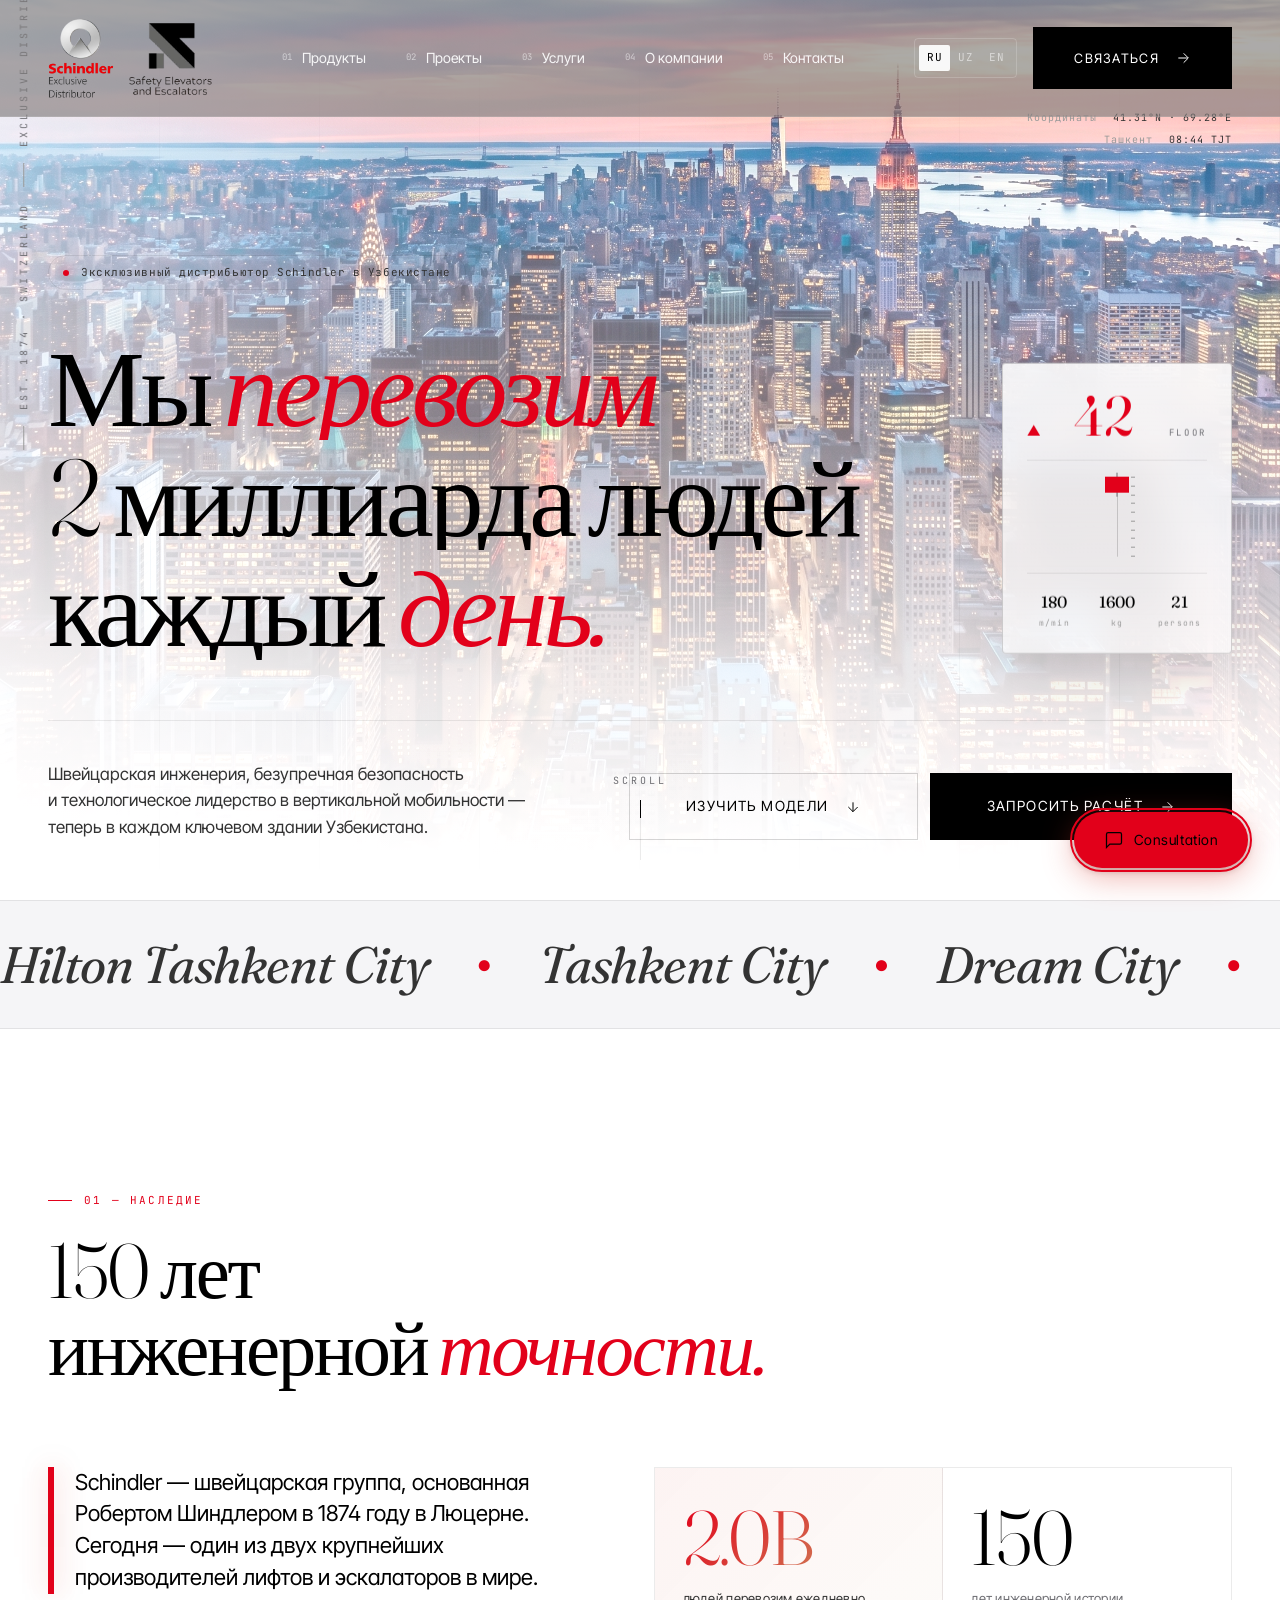
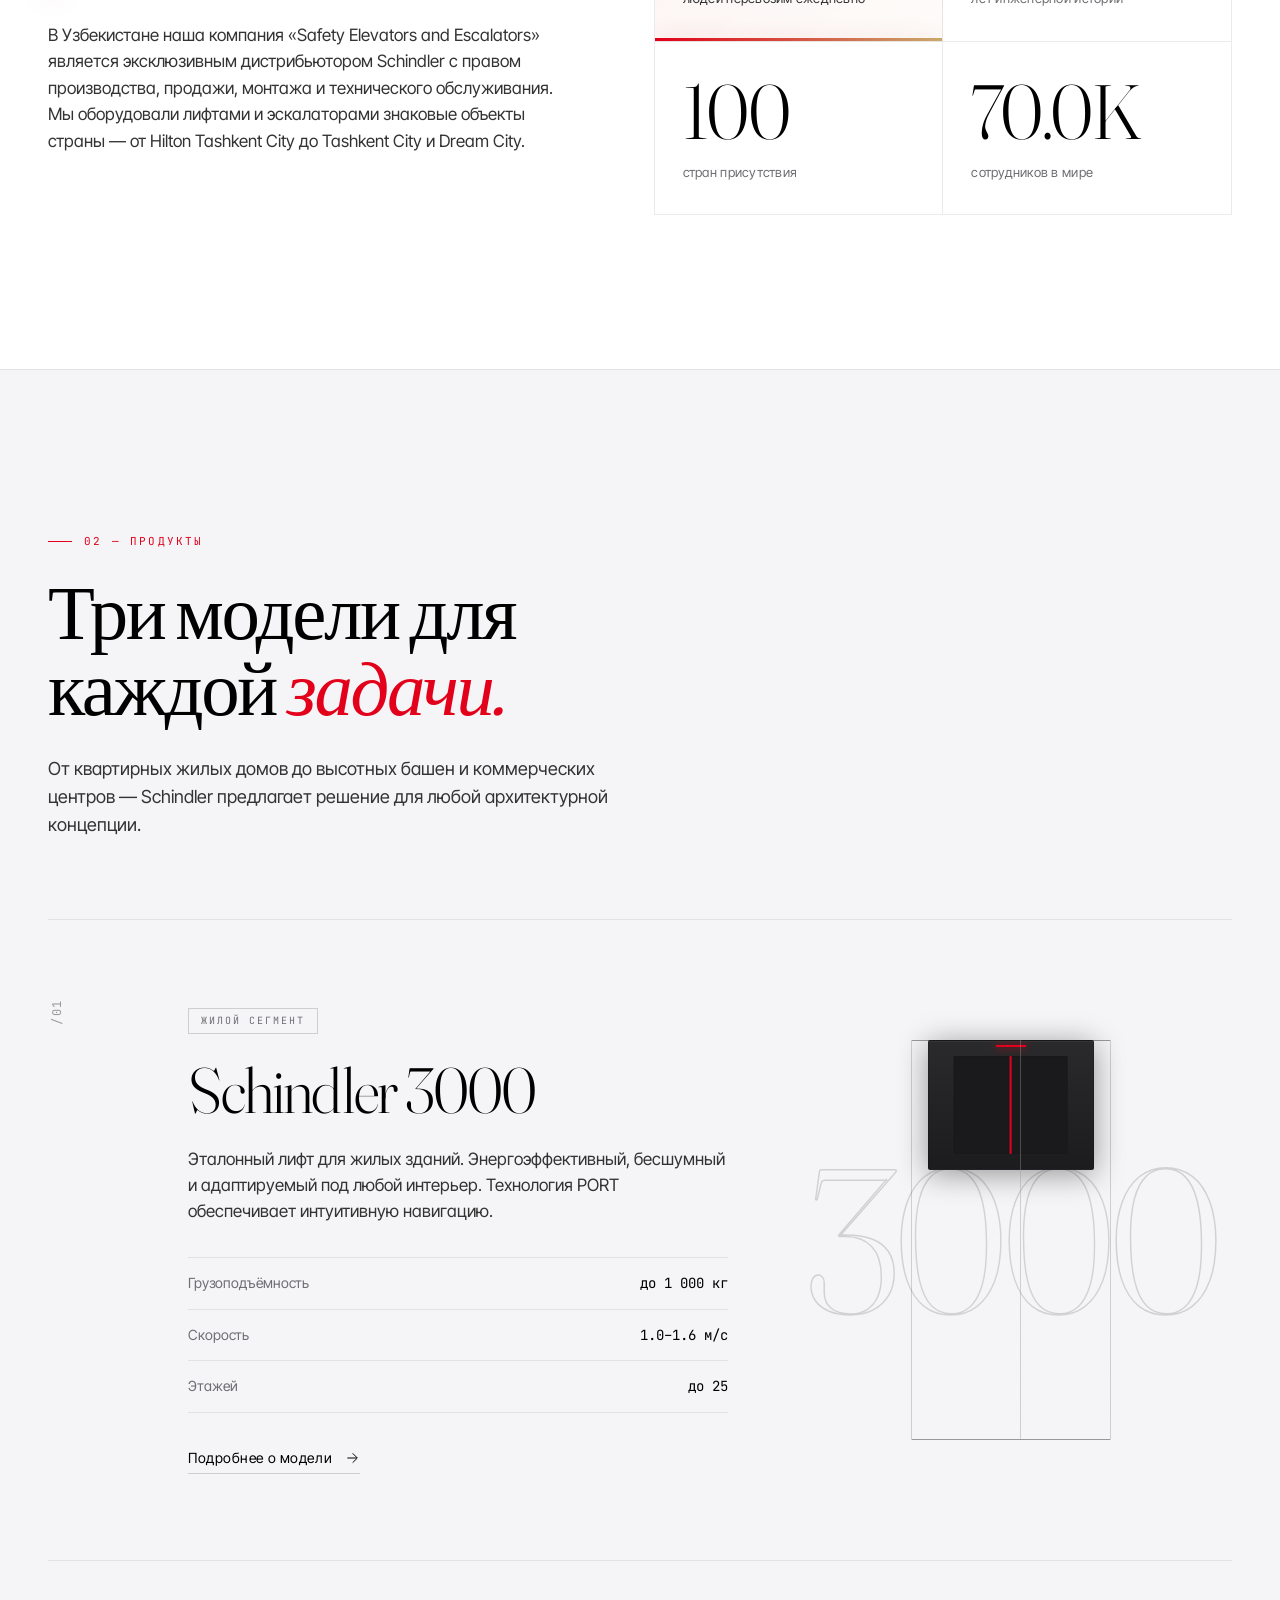
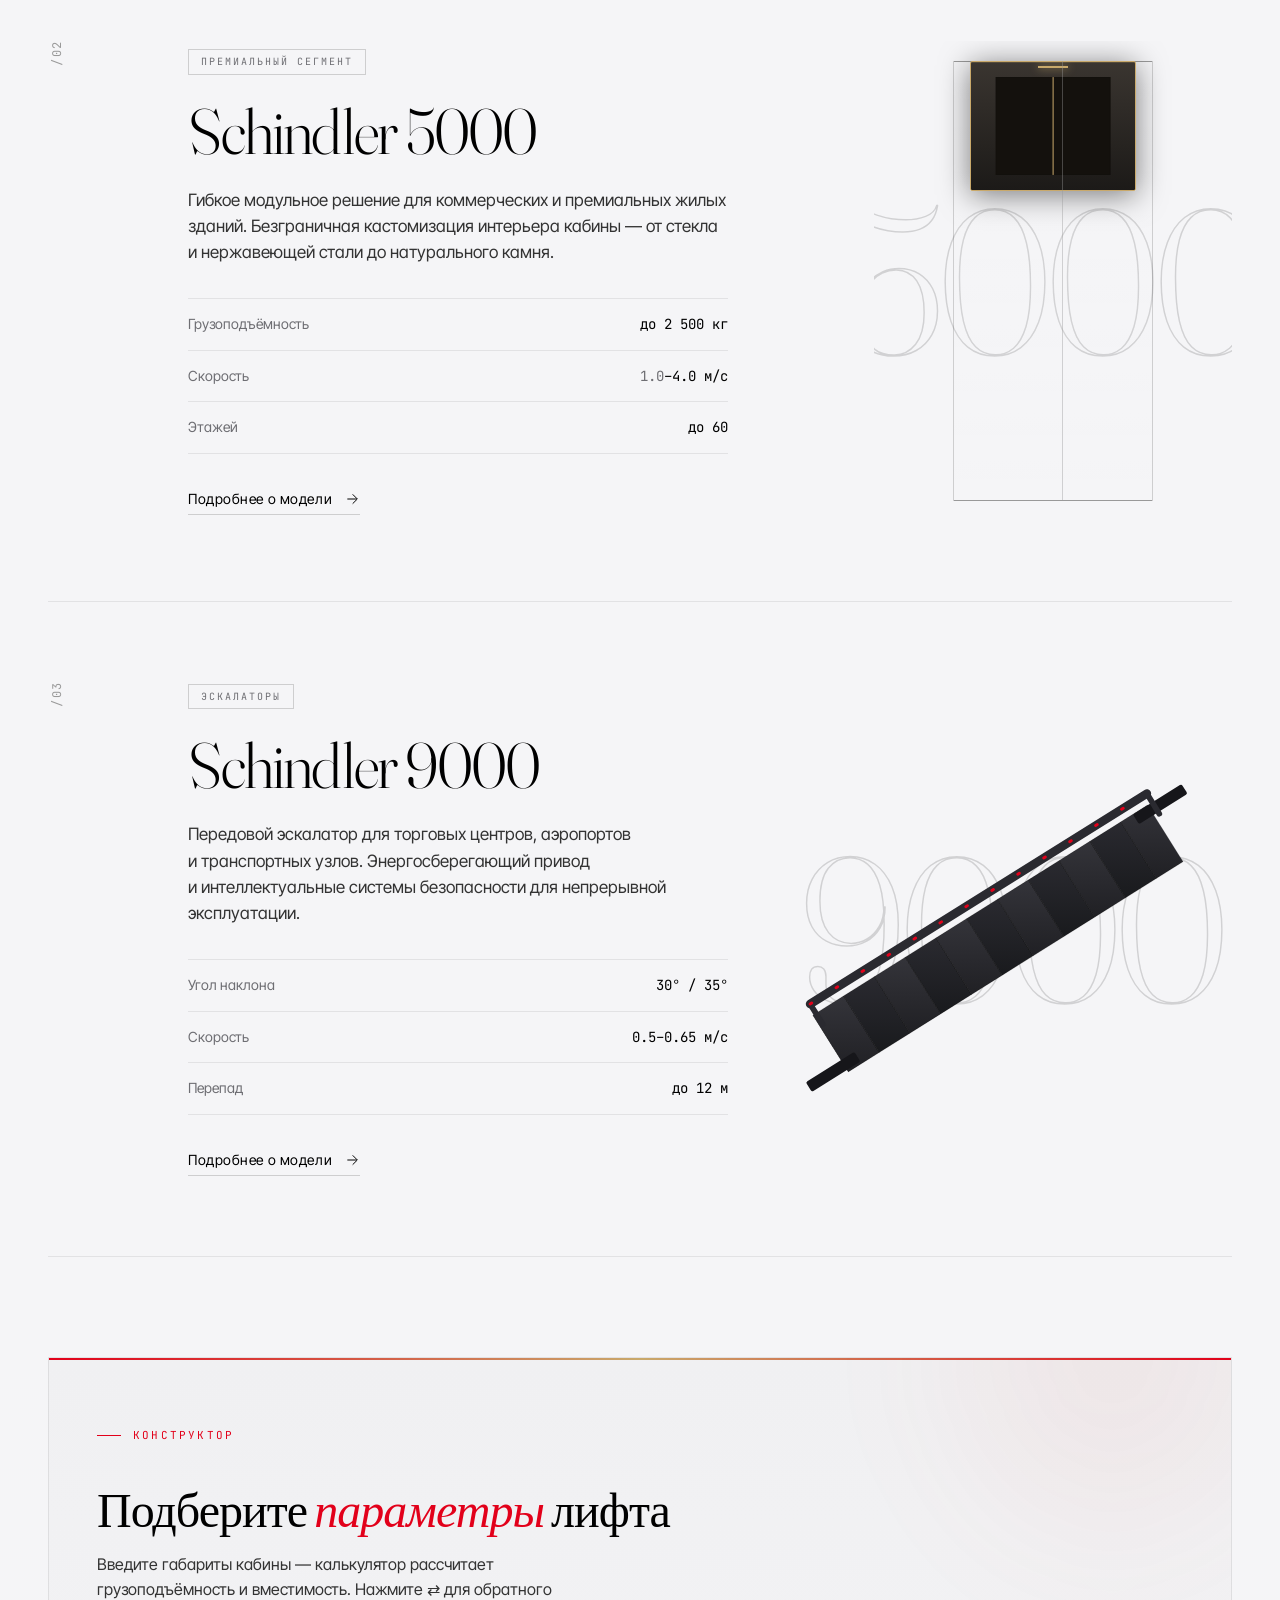
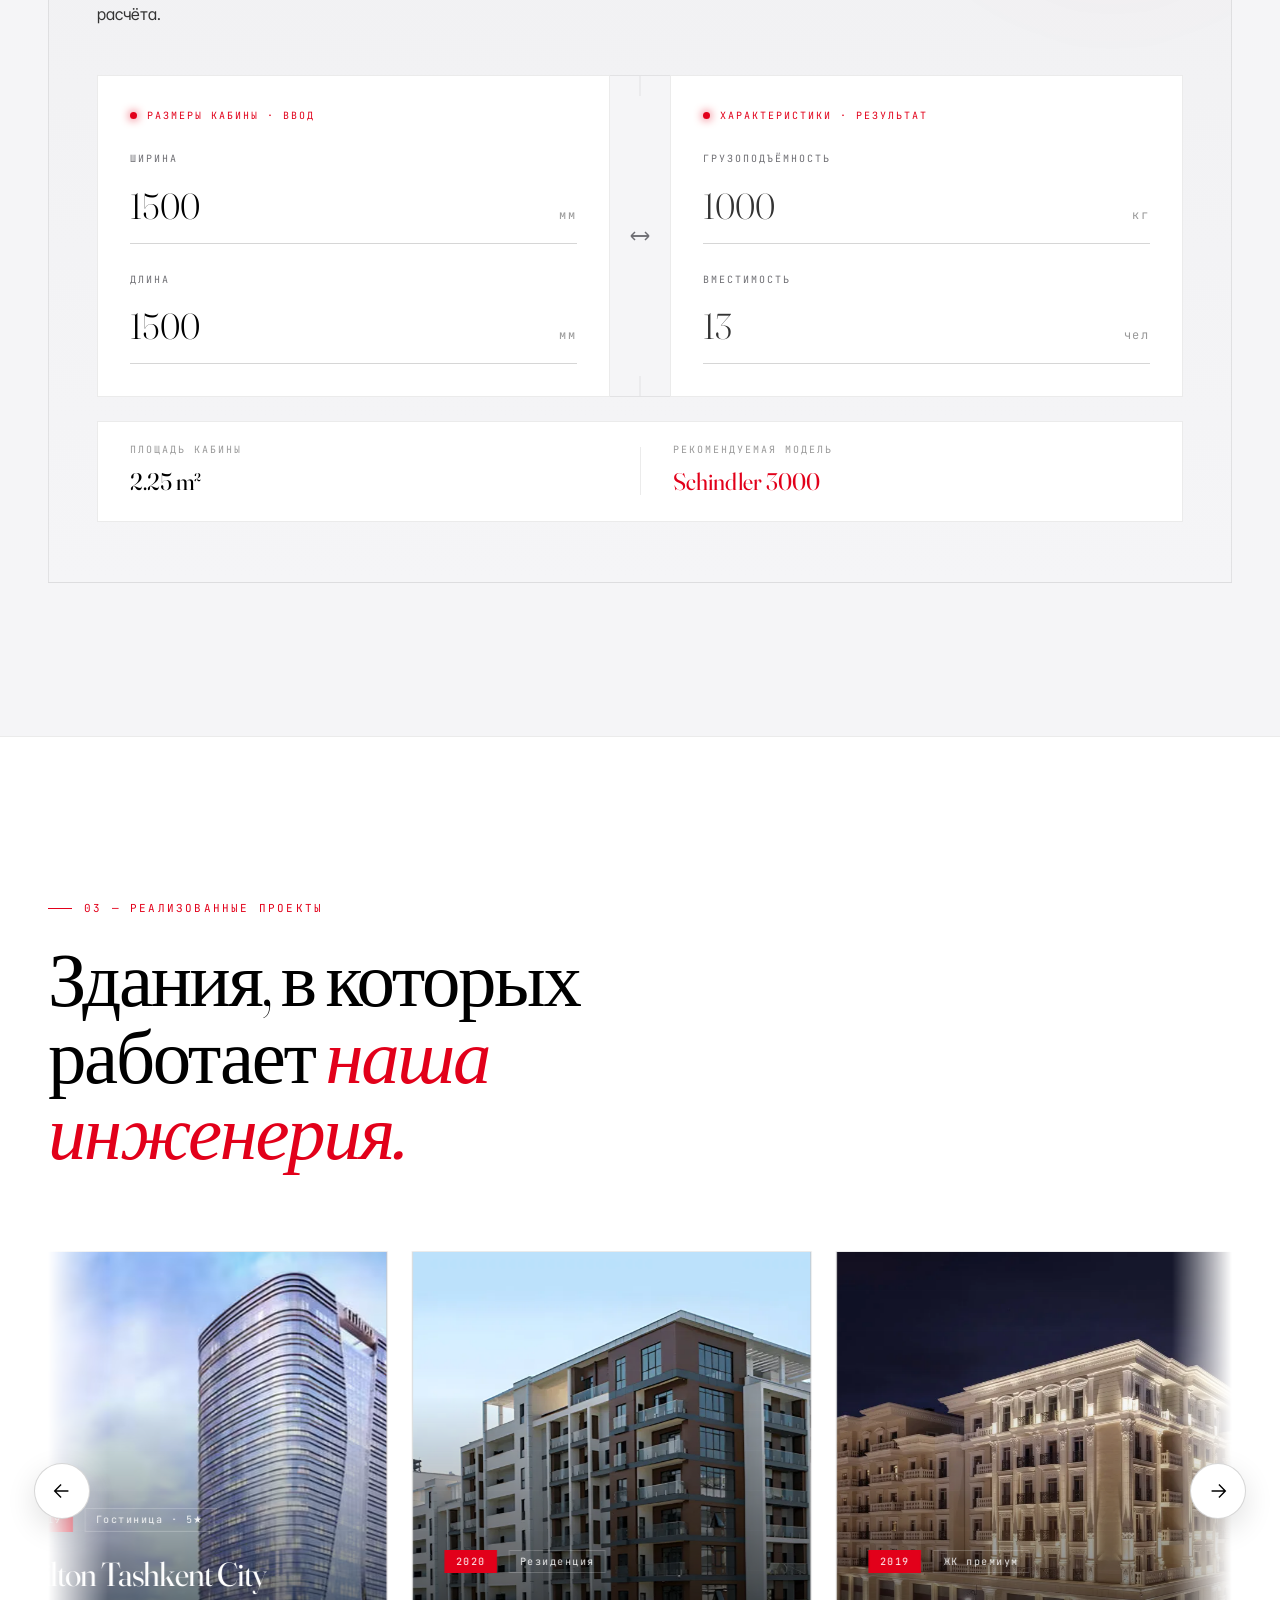
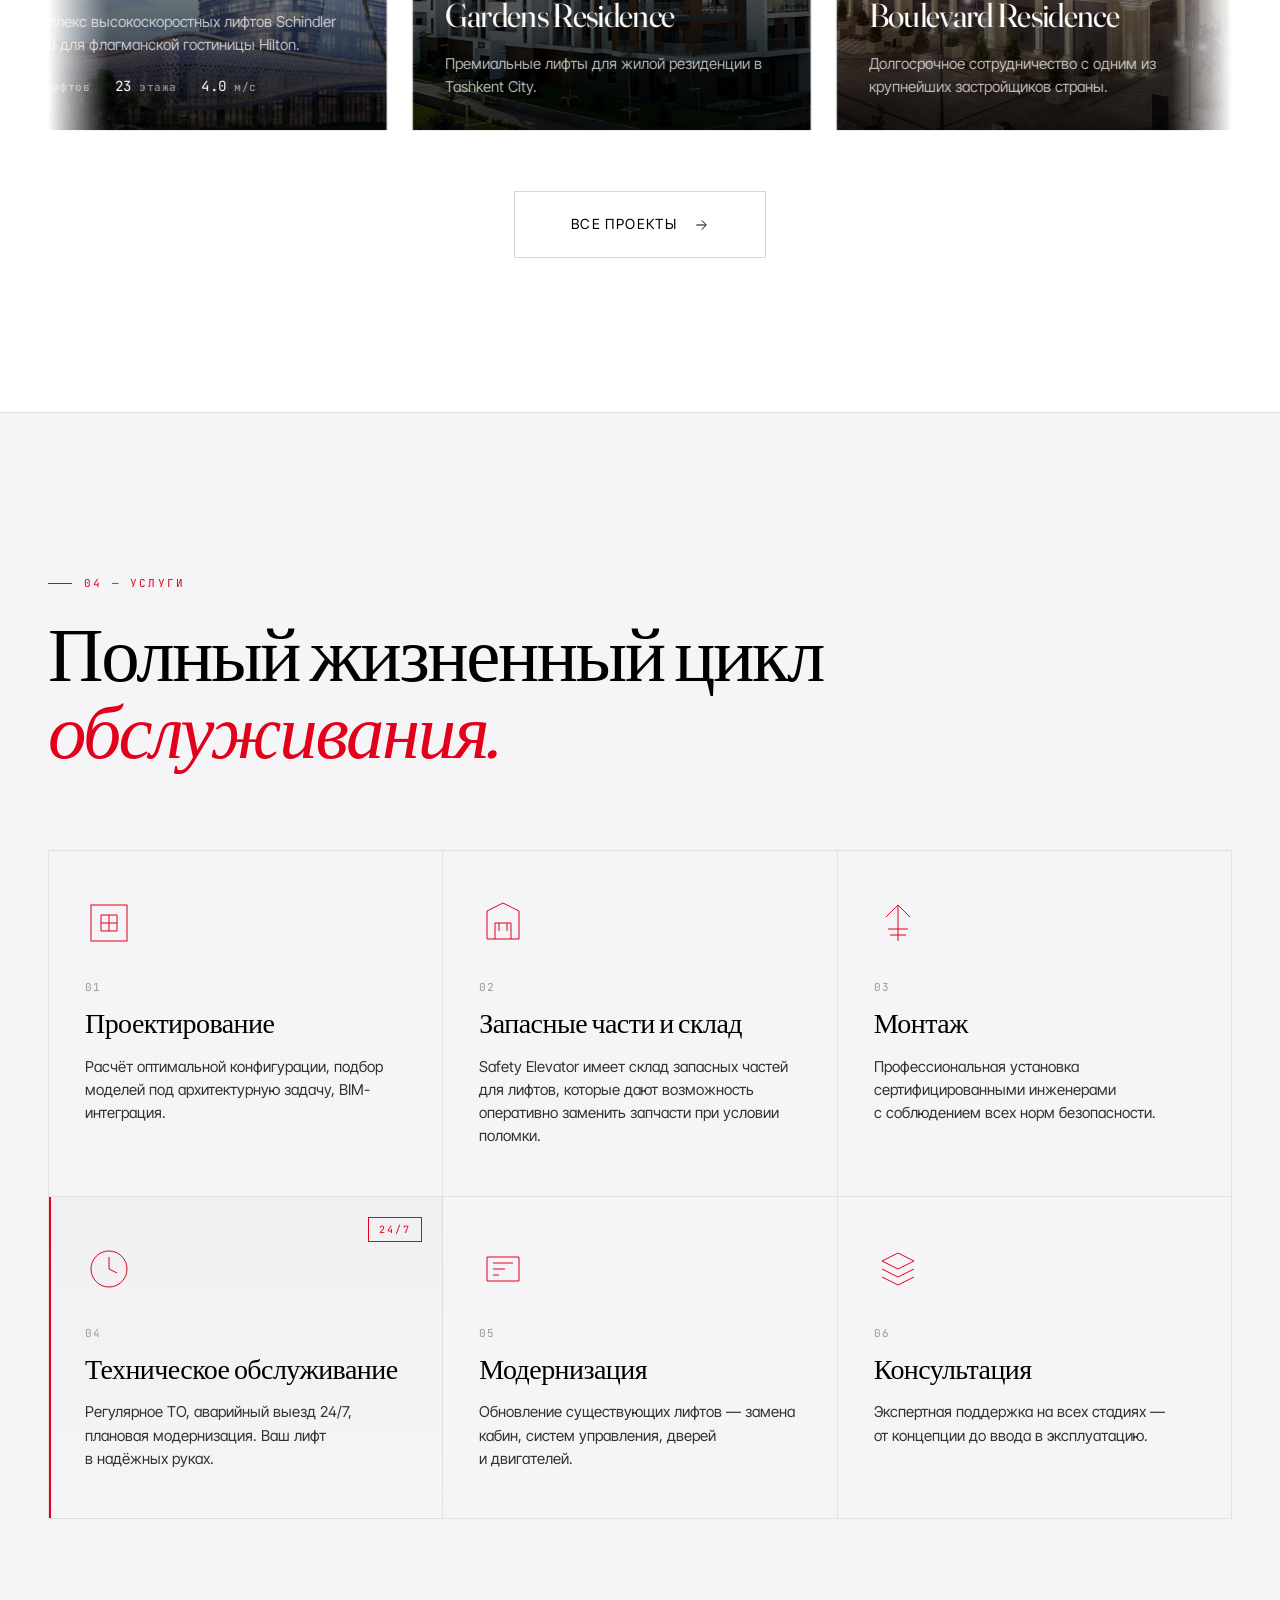
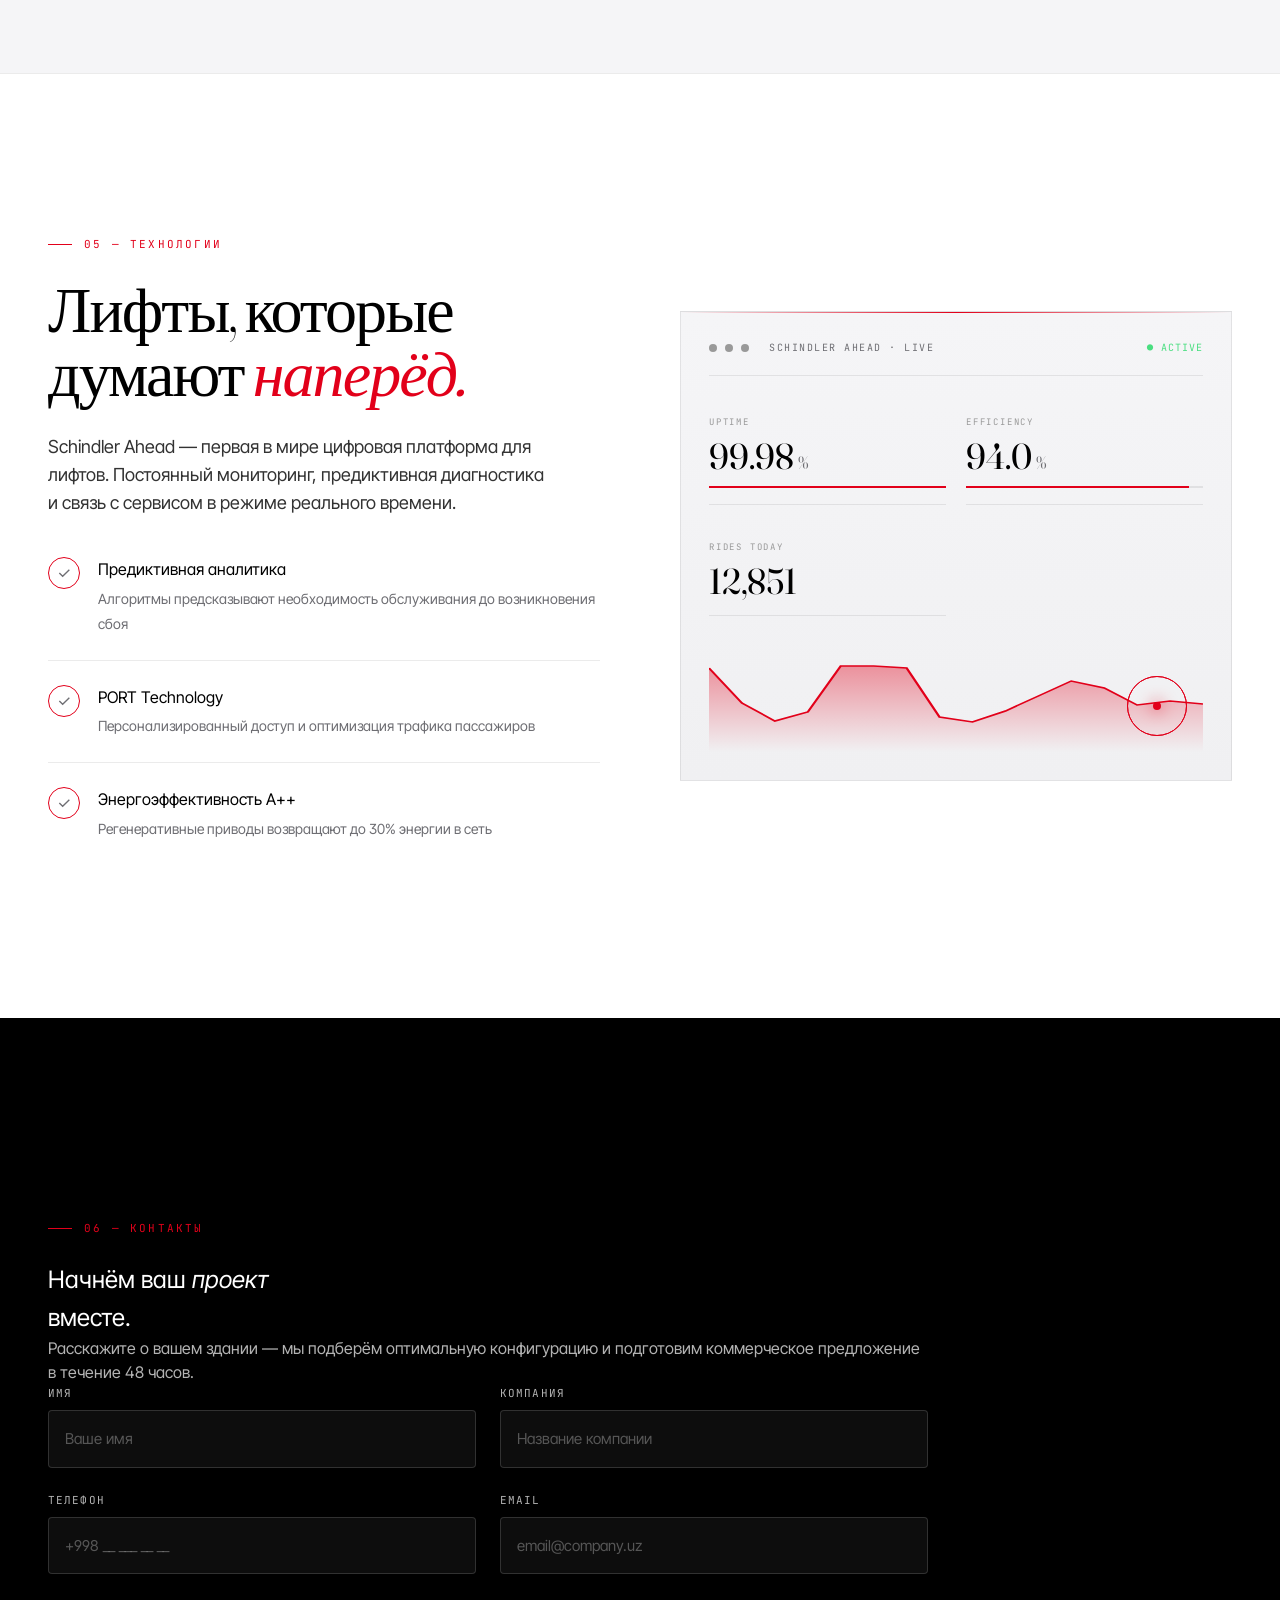
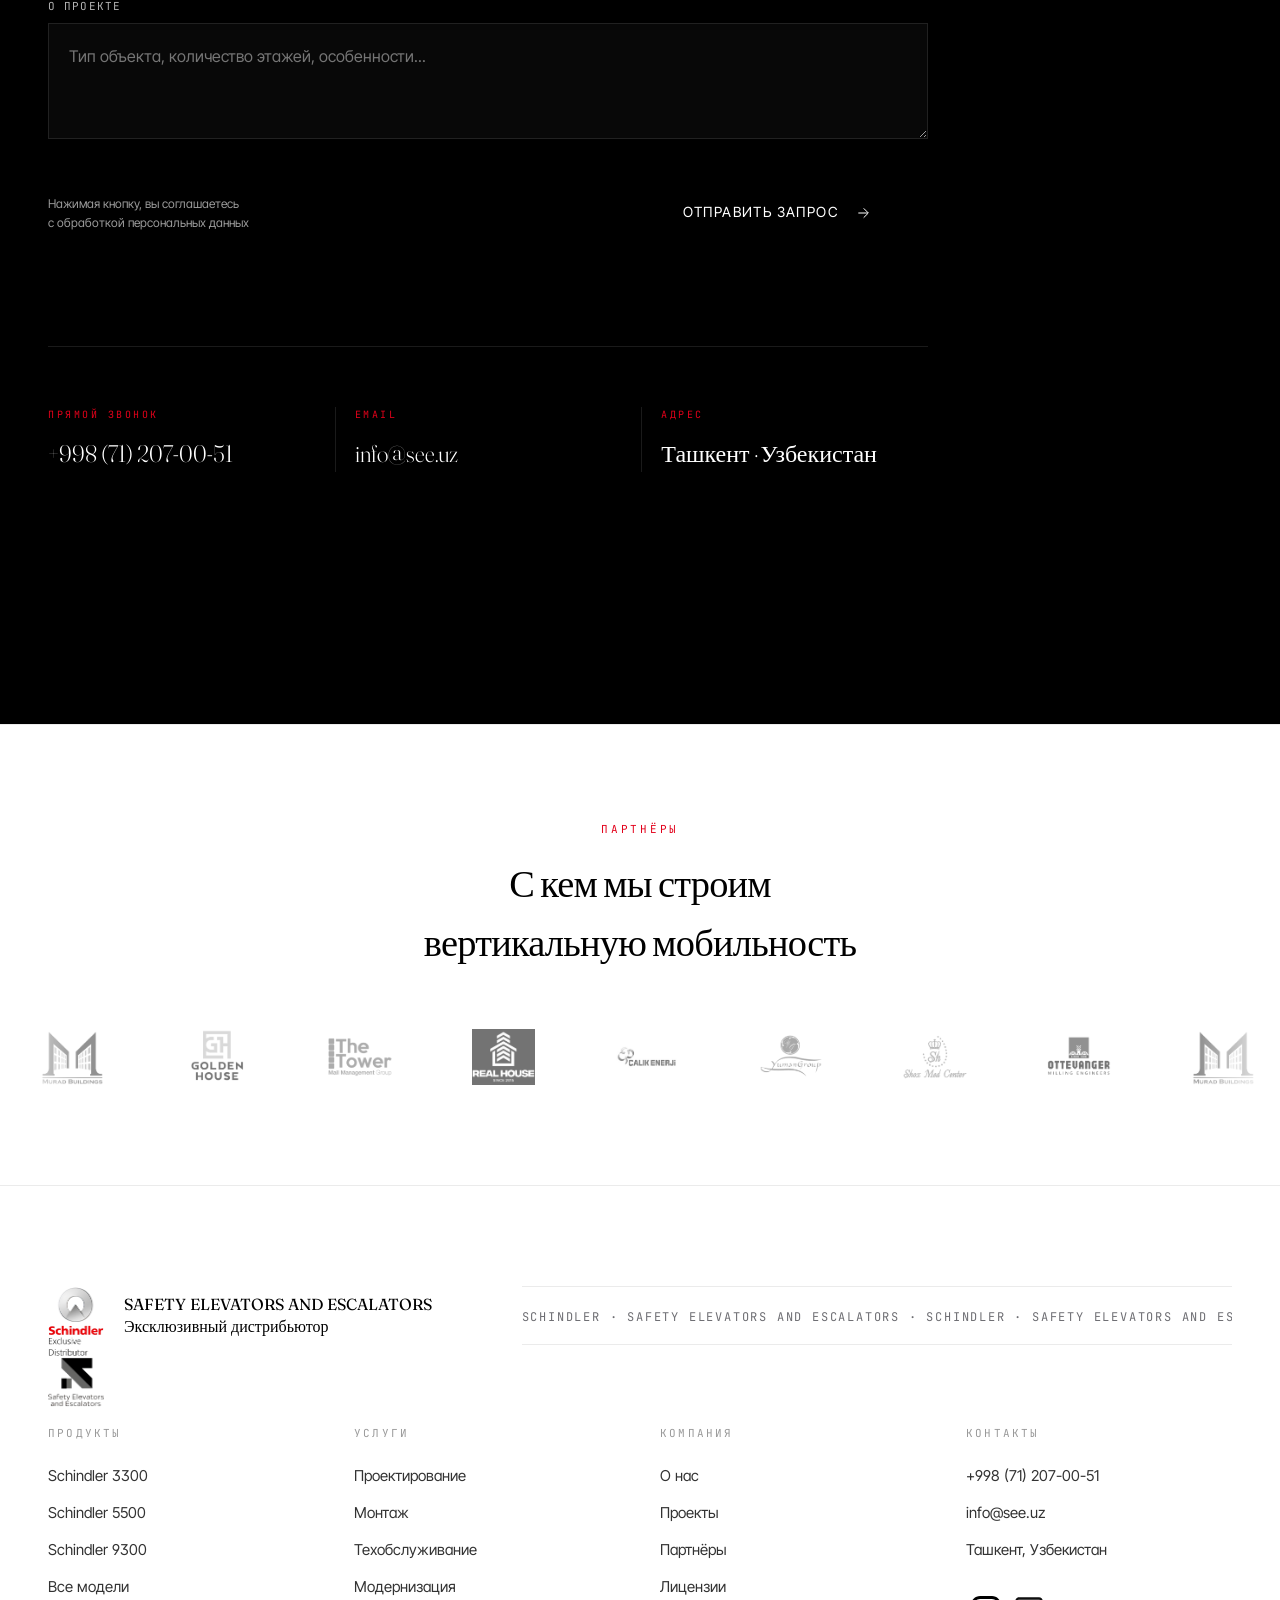
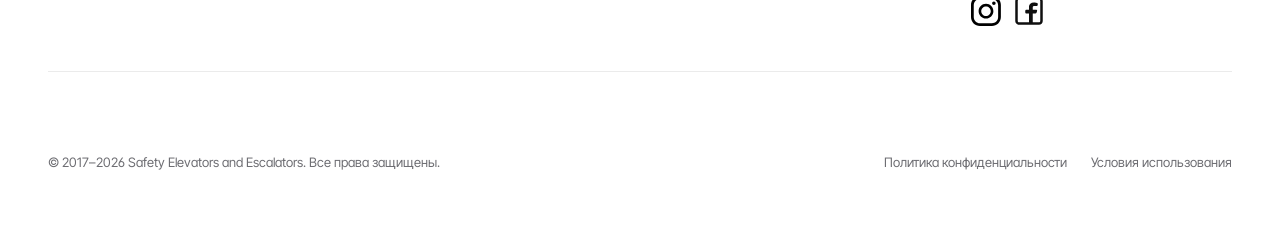
==== commit ccbdecd2: "Update index.html" ====
--- a/index.html
+++ b/index.html
@@ -1458,7 +1458,7 @@
           <img src="images/jomiy-mall.webp" alt="Jomiy Mall">
           <div class="project-overlay">
             <h3>Jomiy Mall</h3>
-            <p>Лифты и эскалаторы Schindler для торгового центра Jomiy Mall. 2023 · ТЦ.</p>
+            <p>Лифты и эскалаторы Schindler для торгового центра Jomiy Mall. 2025 · ТЦ.</p>
           </div>
         </div>
 
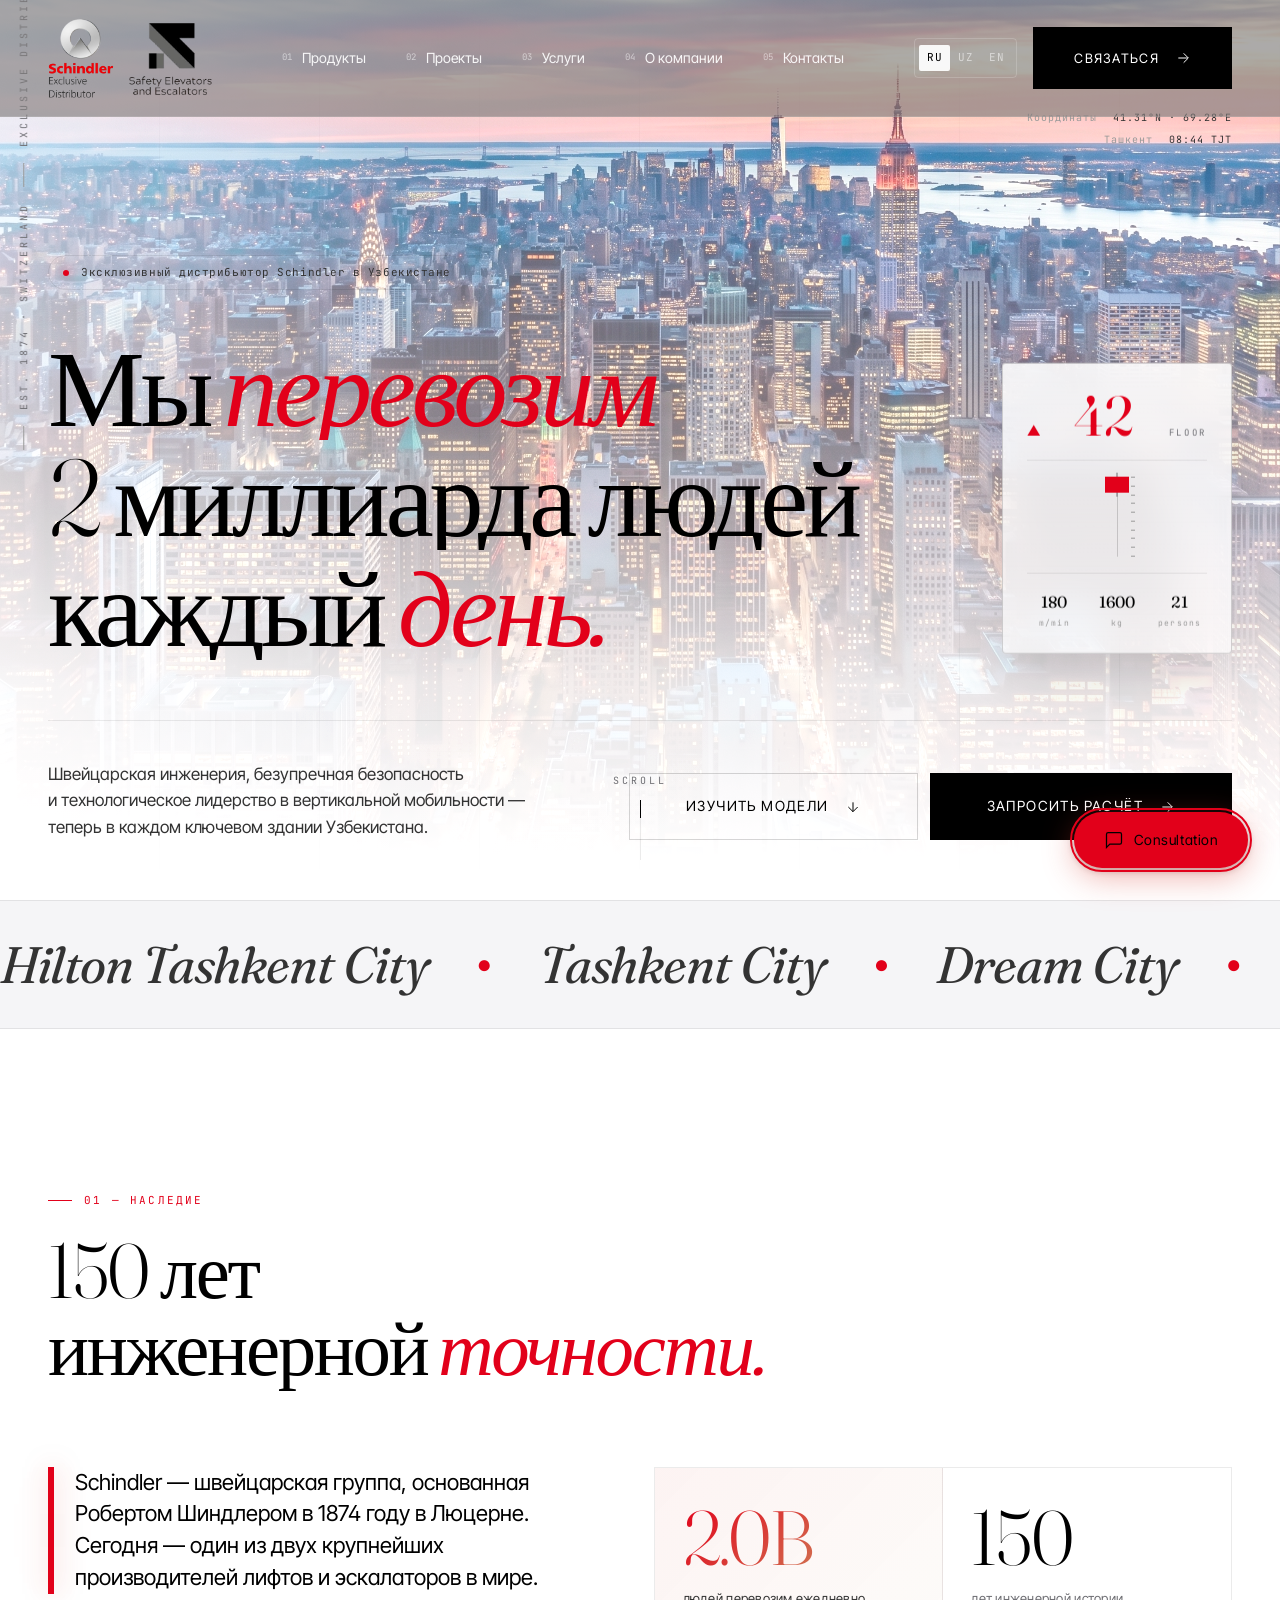
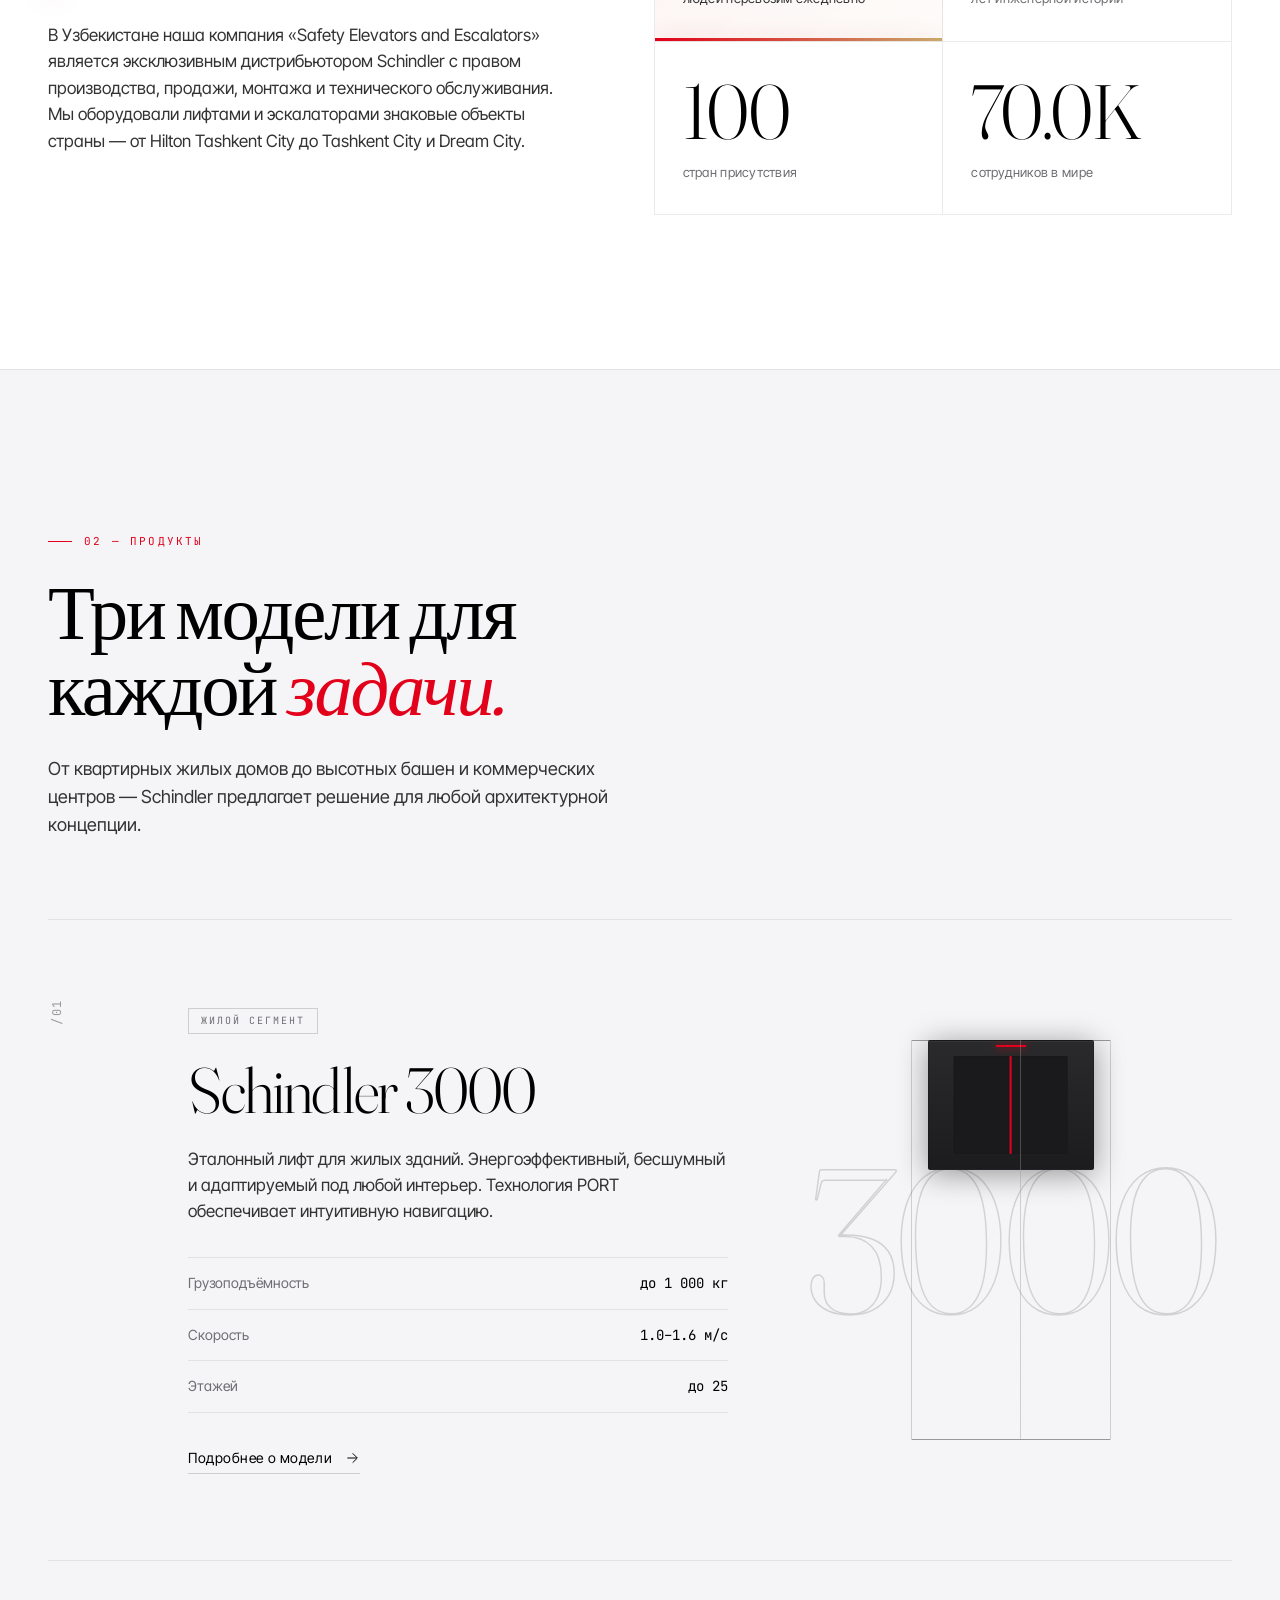
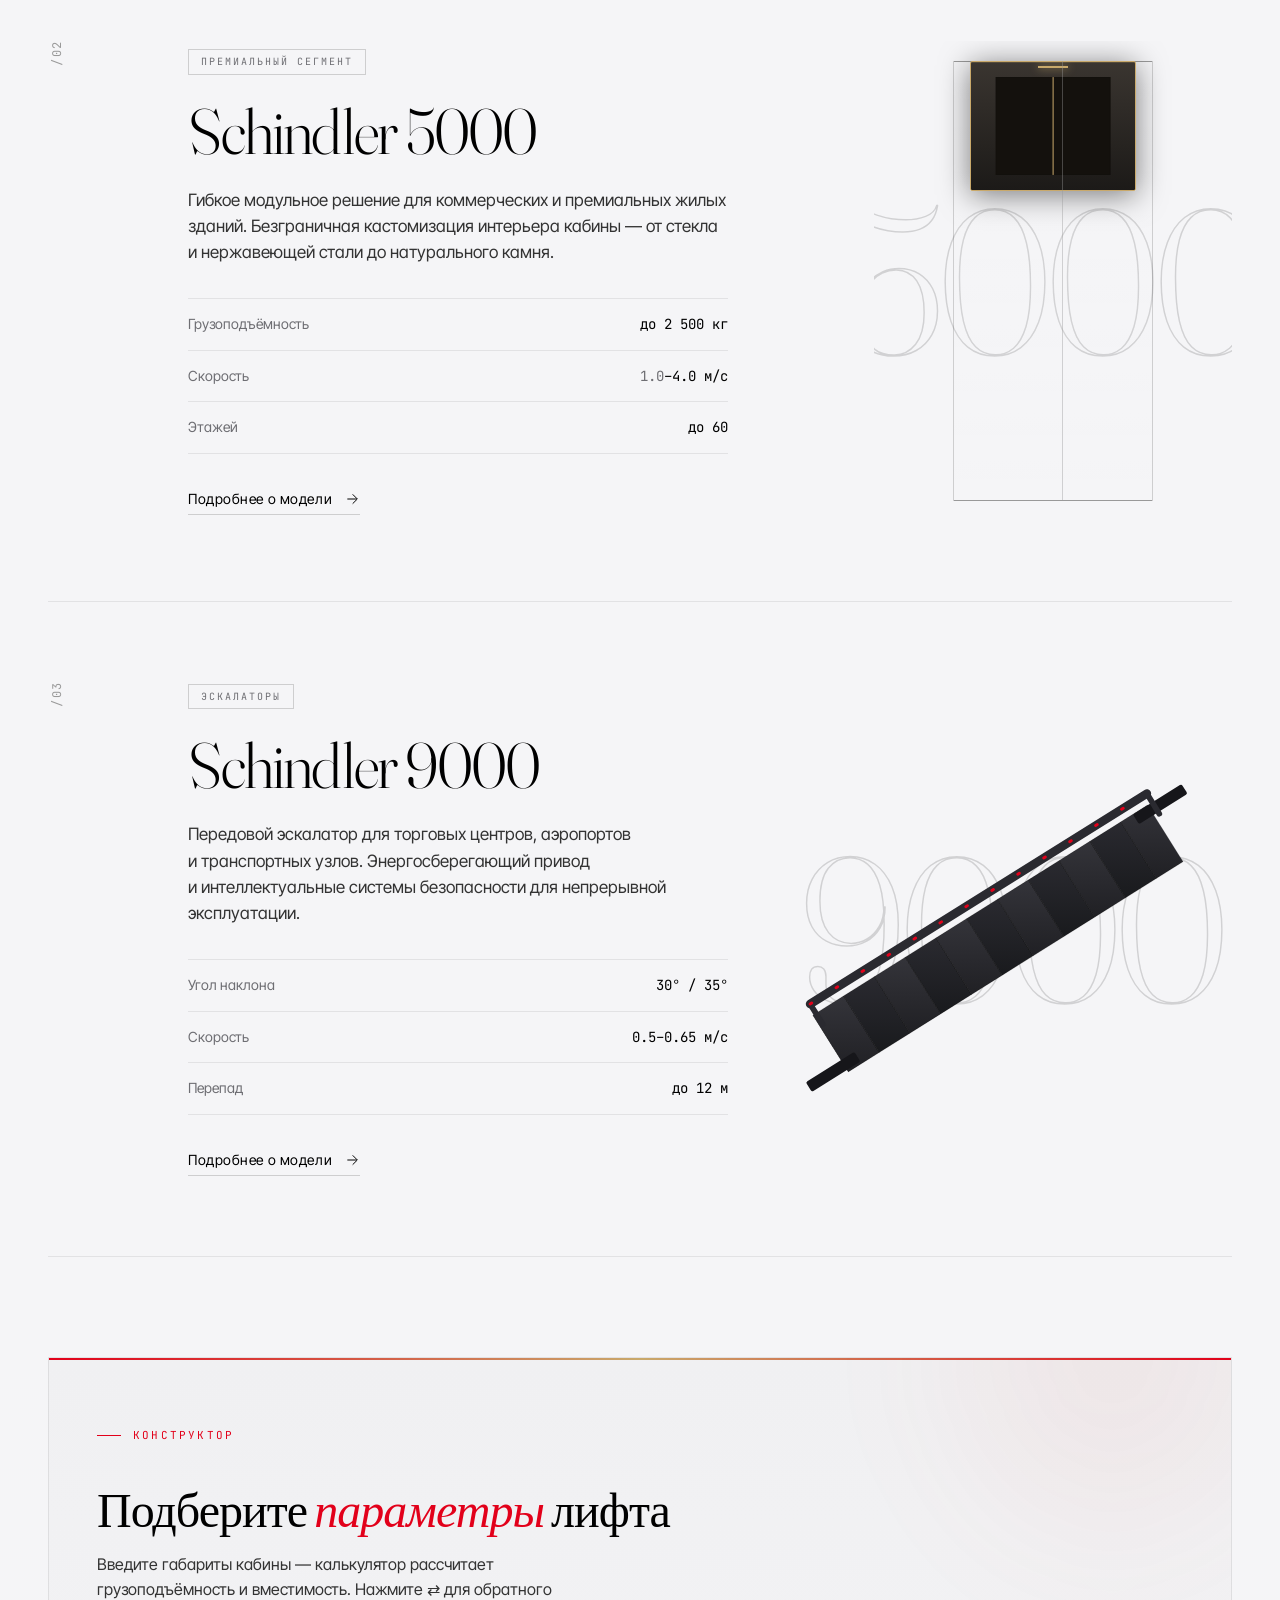
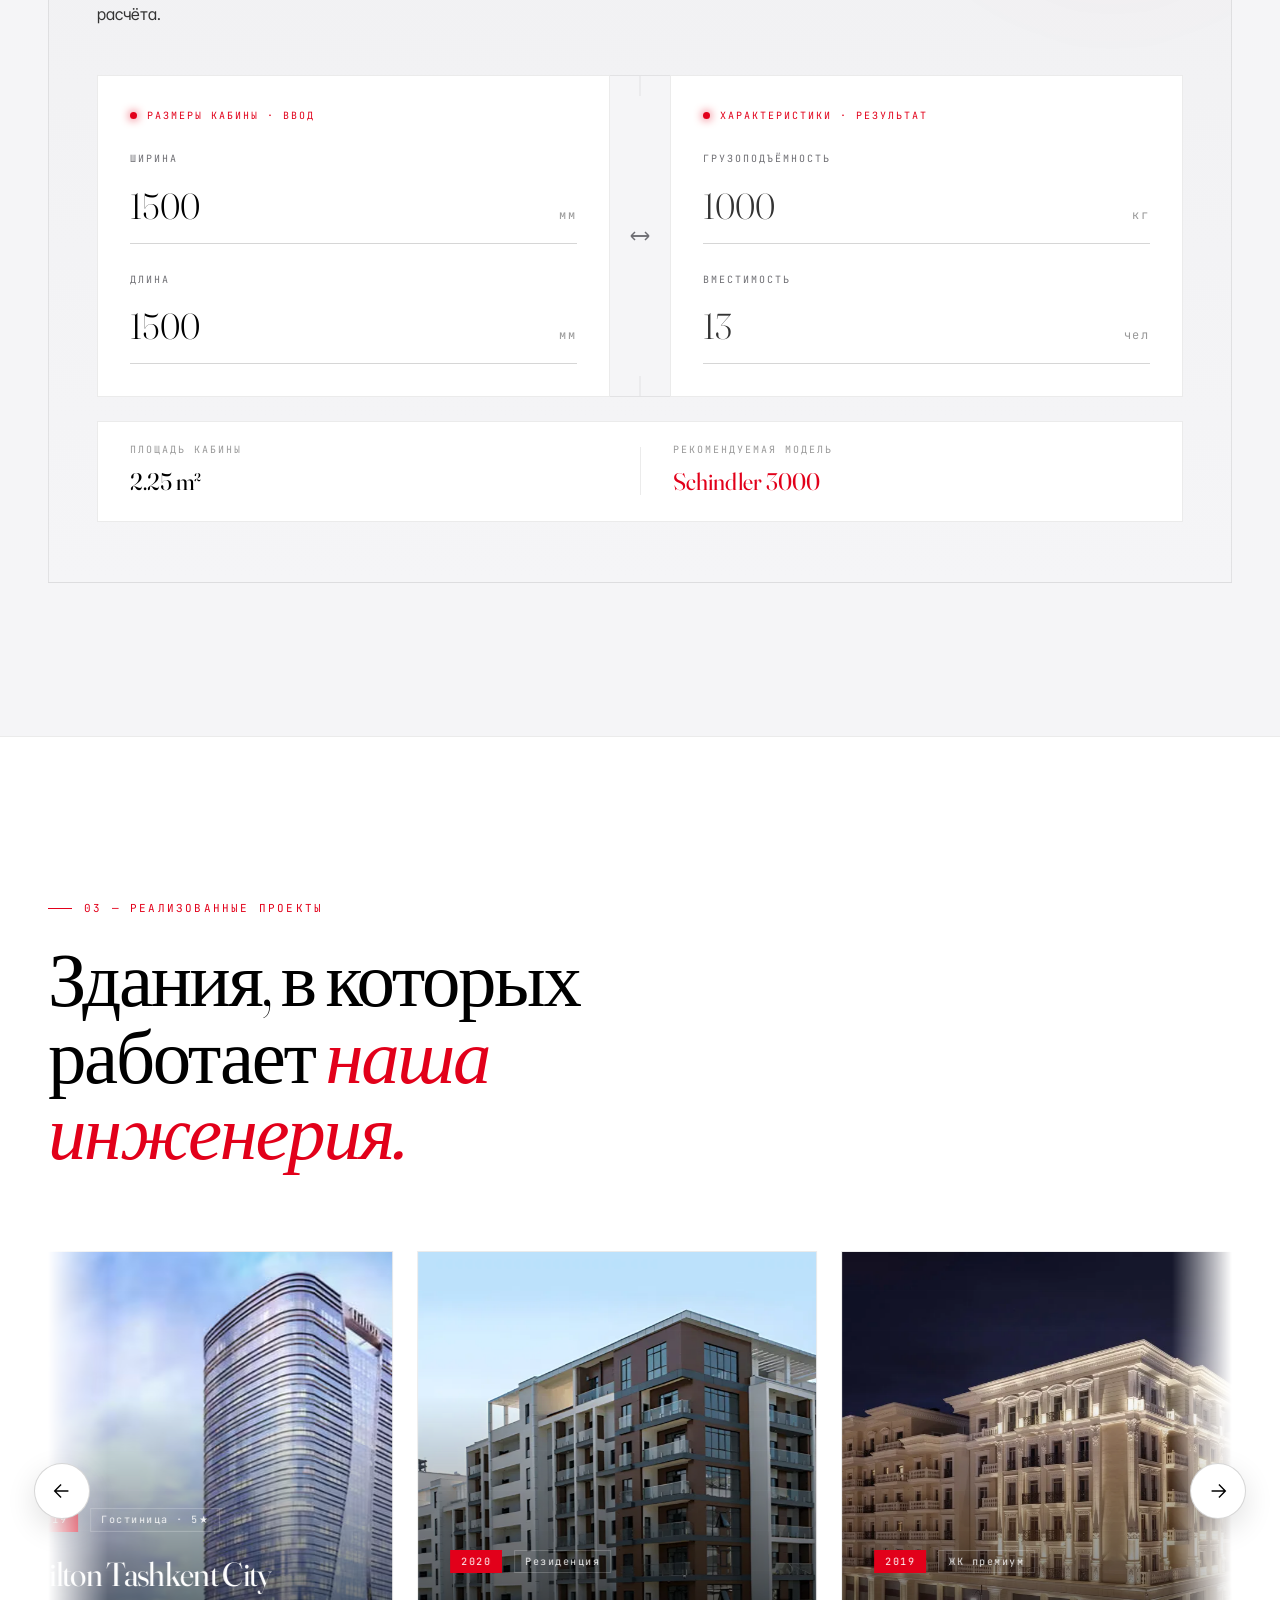
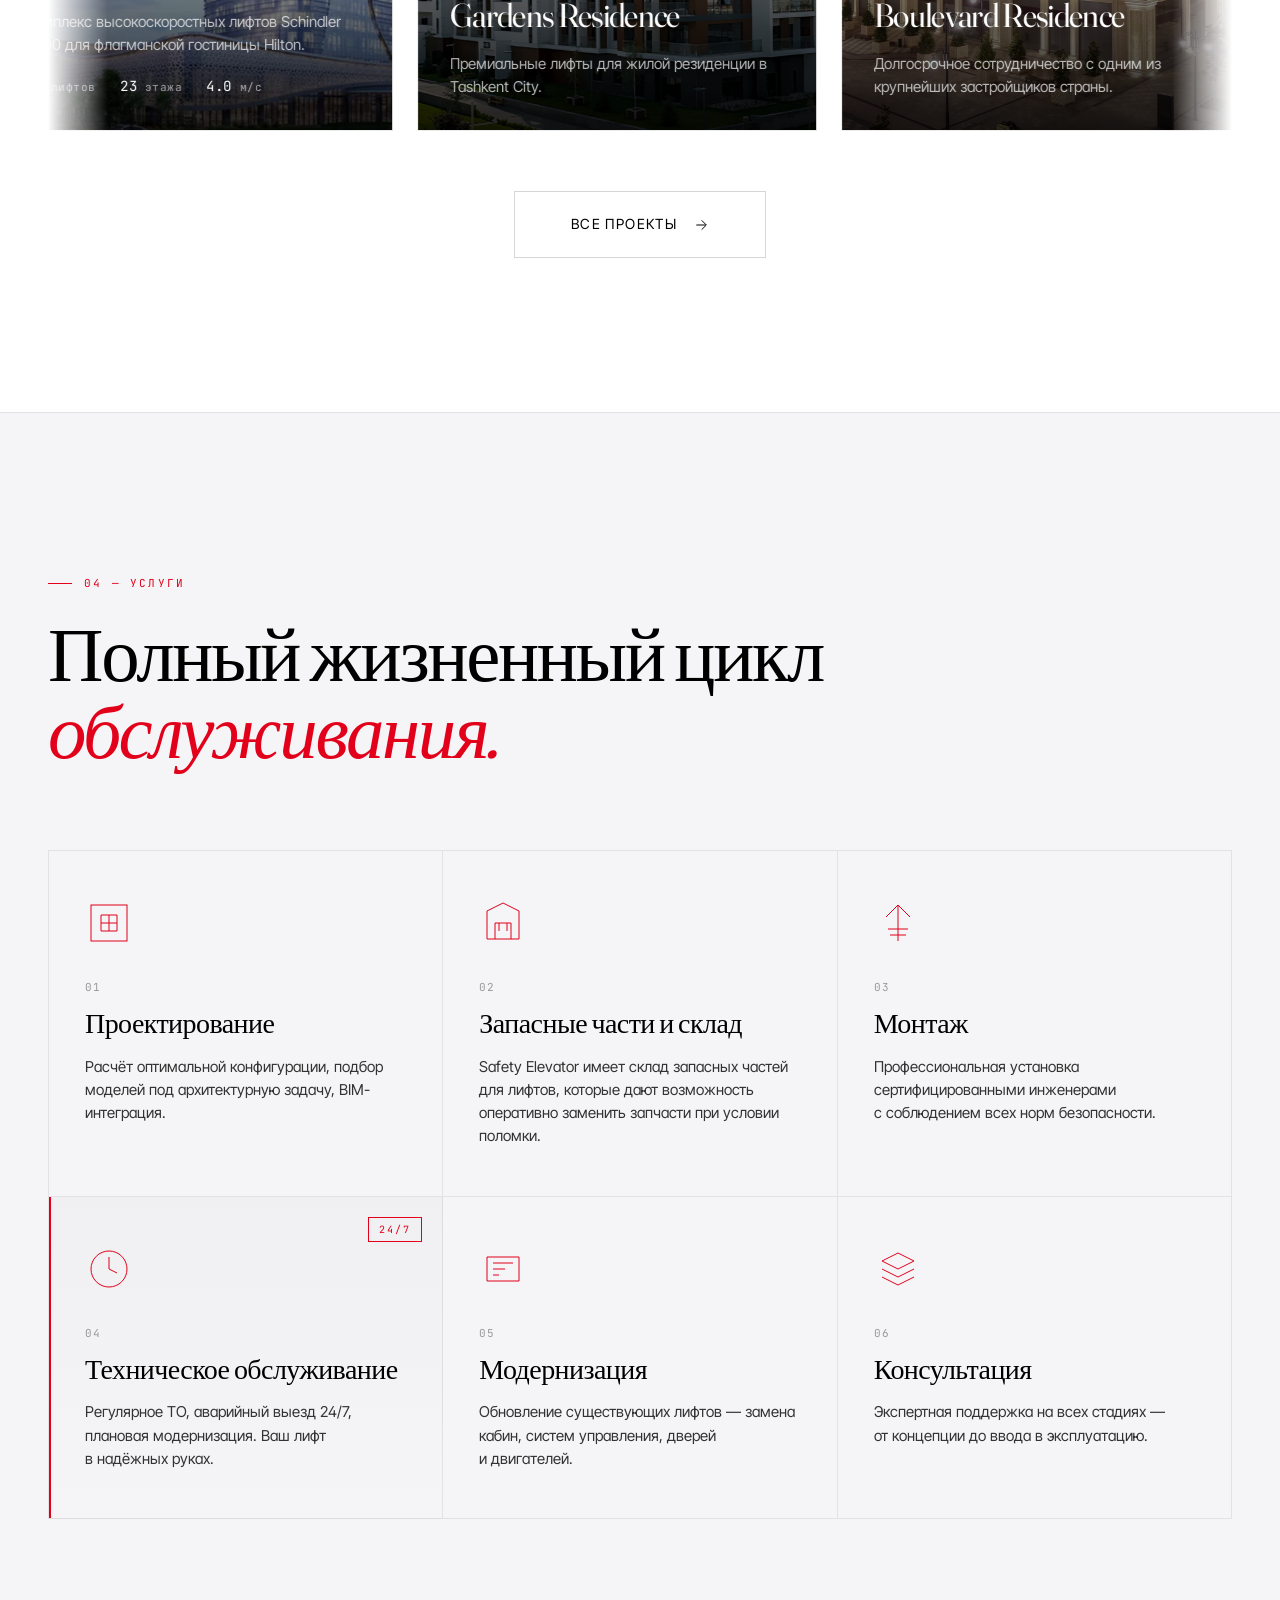
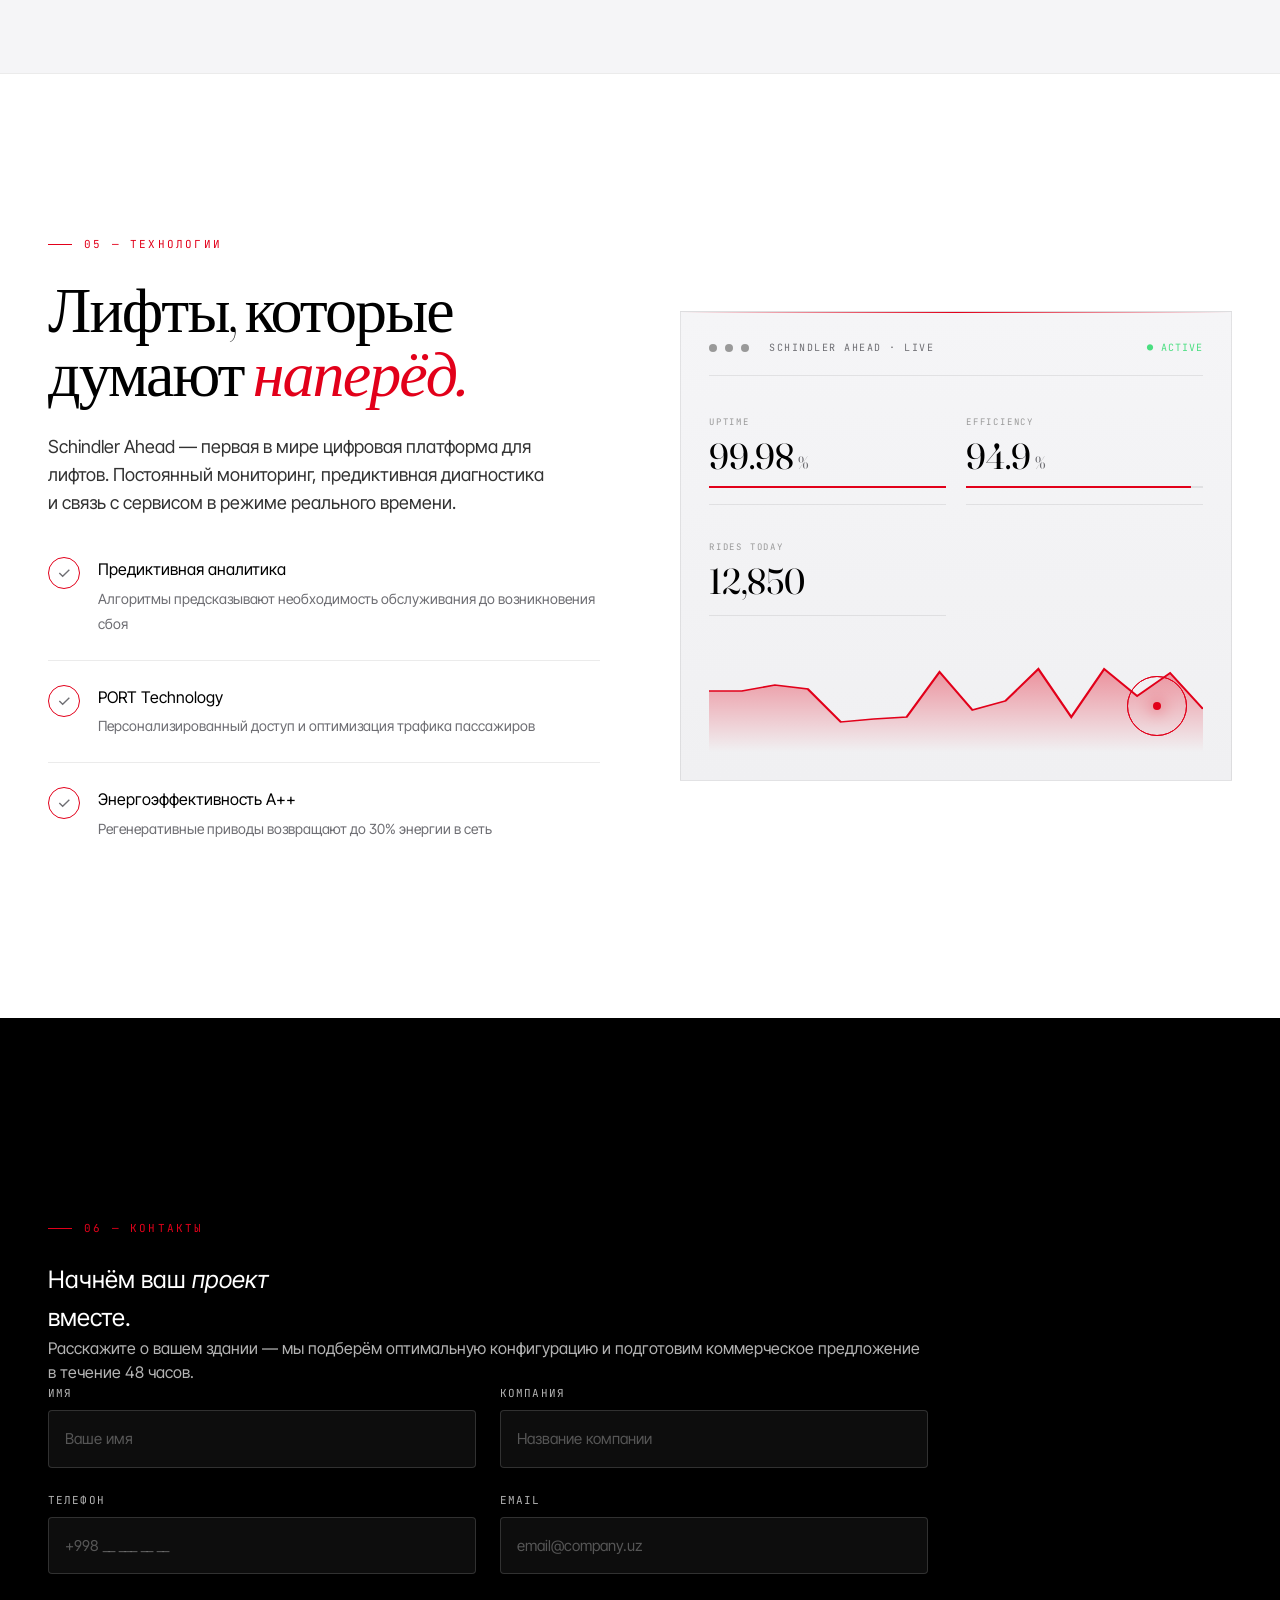
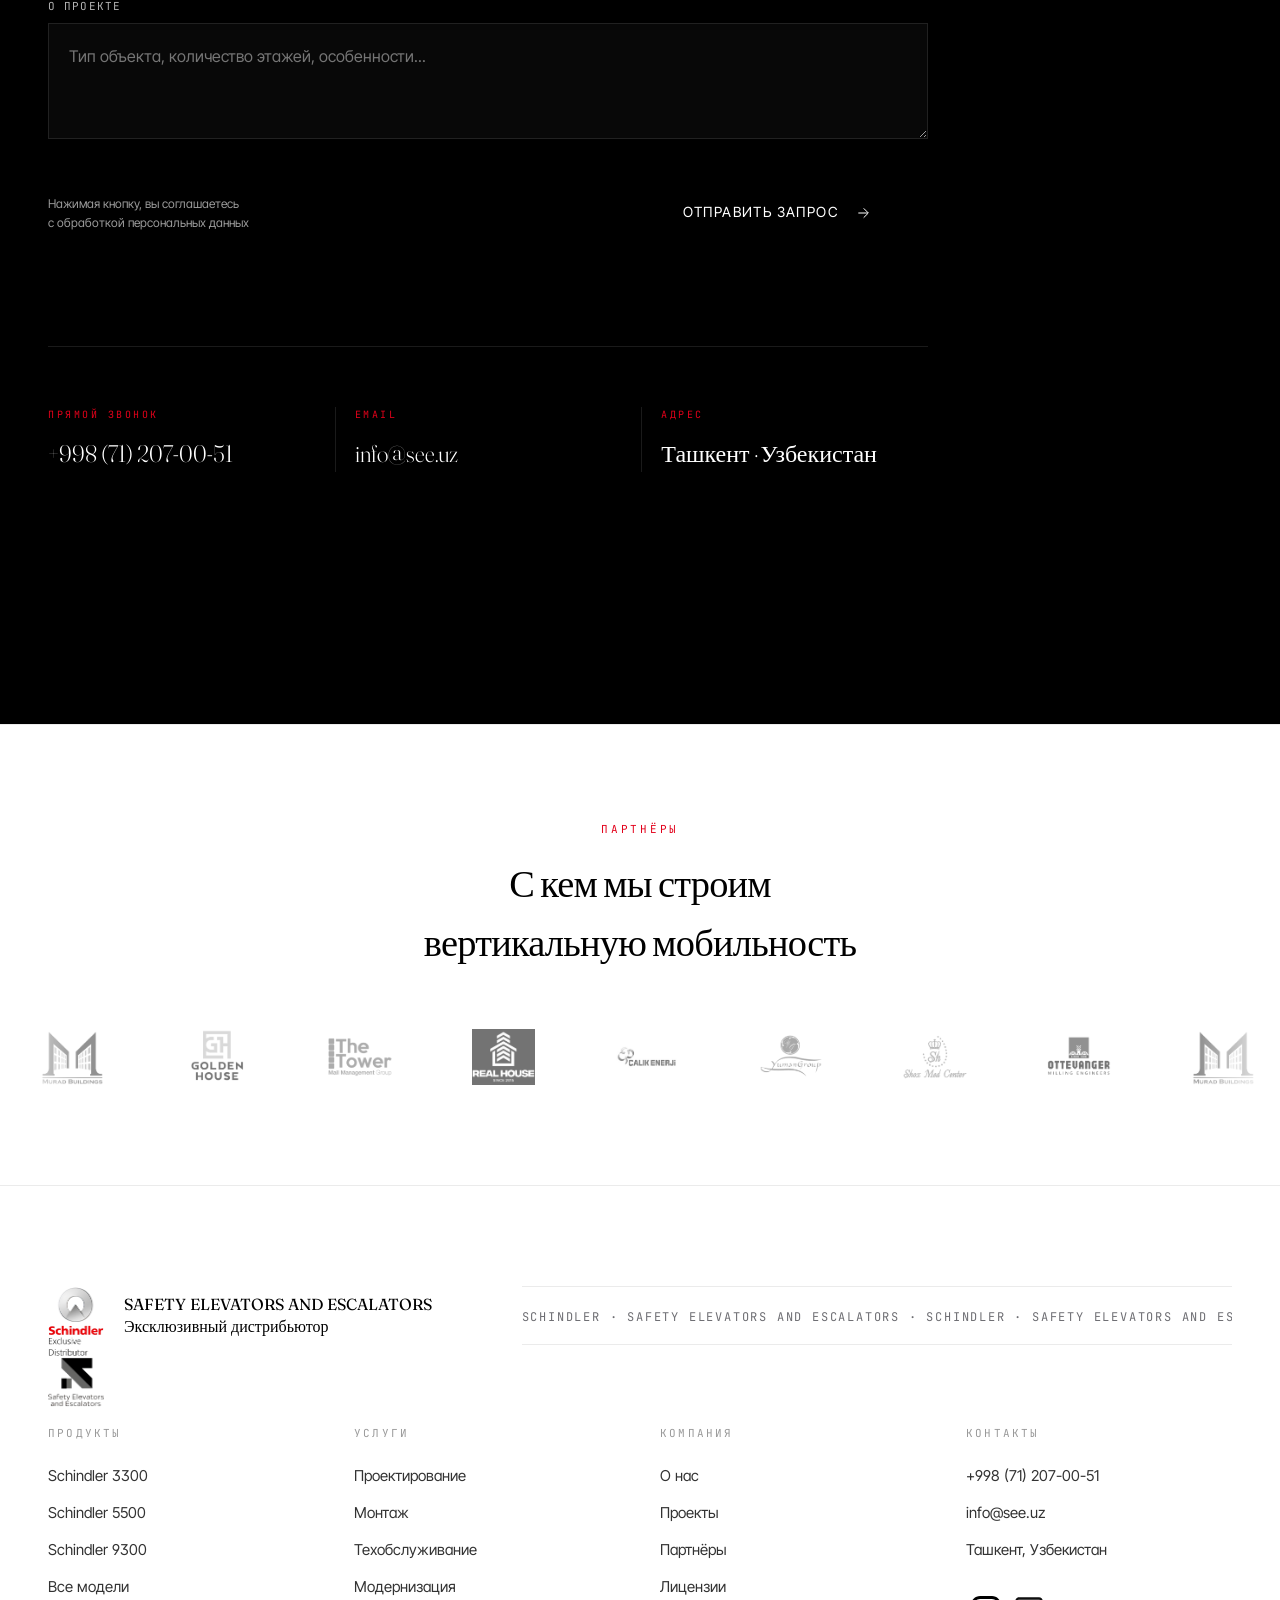
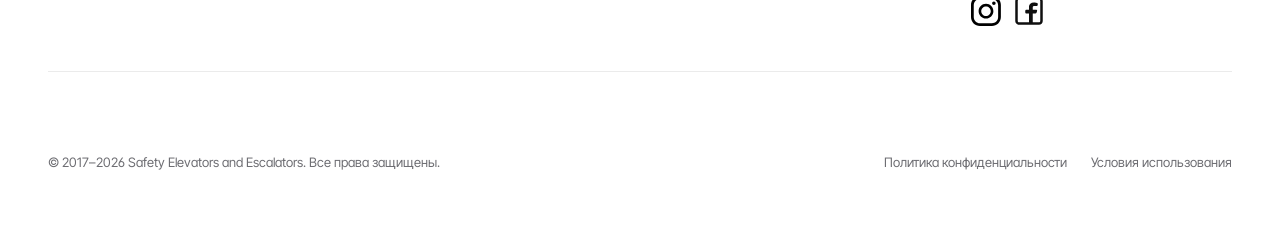
==== commit d4629f8b: "Update index.html" ====
--- a/index.html
+++ b/index.html
@@ -622,7 +622,6 @@
                 <div class="project-pattern"></div>
               </div>
               <div class="project-meta">
-                <span class="project-year">2023</span>
                 <span class="project-tag">Жилой комплекс</span>
               </div>
               <h3 class="project-name">O'zbekfilm Hitech</h3>
@@ -648,7 +647,6 @@
                 <div class="project-pattern"></div>
               </div>
               <div class="project-meta">
-                <span class="project-year">2023</span>
                 <span class="project-tag">Торговый центр</span>
               </div>
               <h3 class="project-name">Jomiy Mall</h3>
@@ -1449,7 +1447,7 @@
           <img src="images/ozbekfilm-hitech.webp" alt="O'zbekfilm Hitech">
           <div class="project-overlay">
             <h3>O'zbekfilm Hitech</h3>
-            <p>Оснащение лифтовым оборудованием современного жилого комплекса. 2023 · ЖК.</p>
+            <p>Оснащение лифтовым оборудованием современного жилого комплекса.  · ЖК.</p>
           </div>
         </div>
 
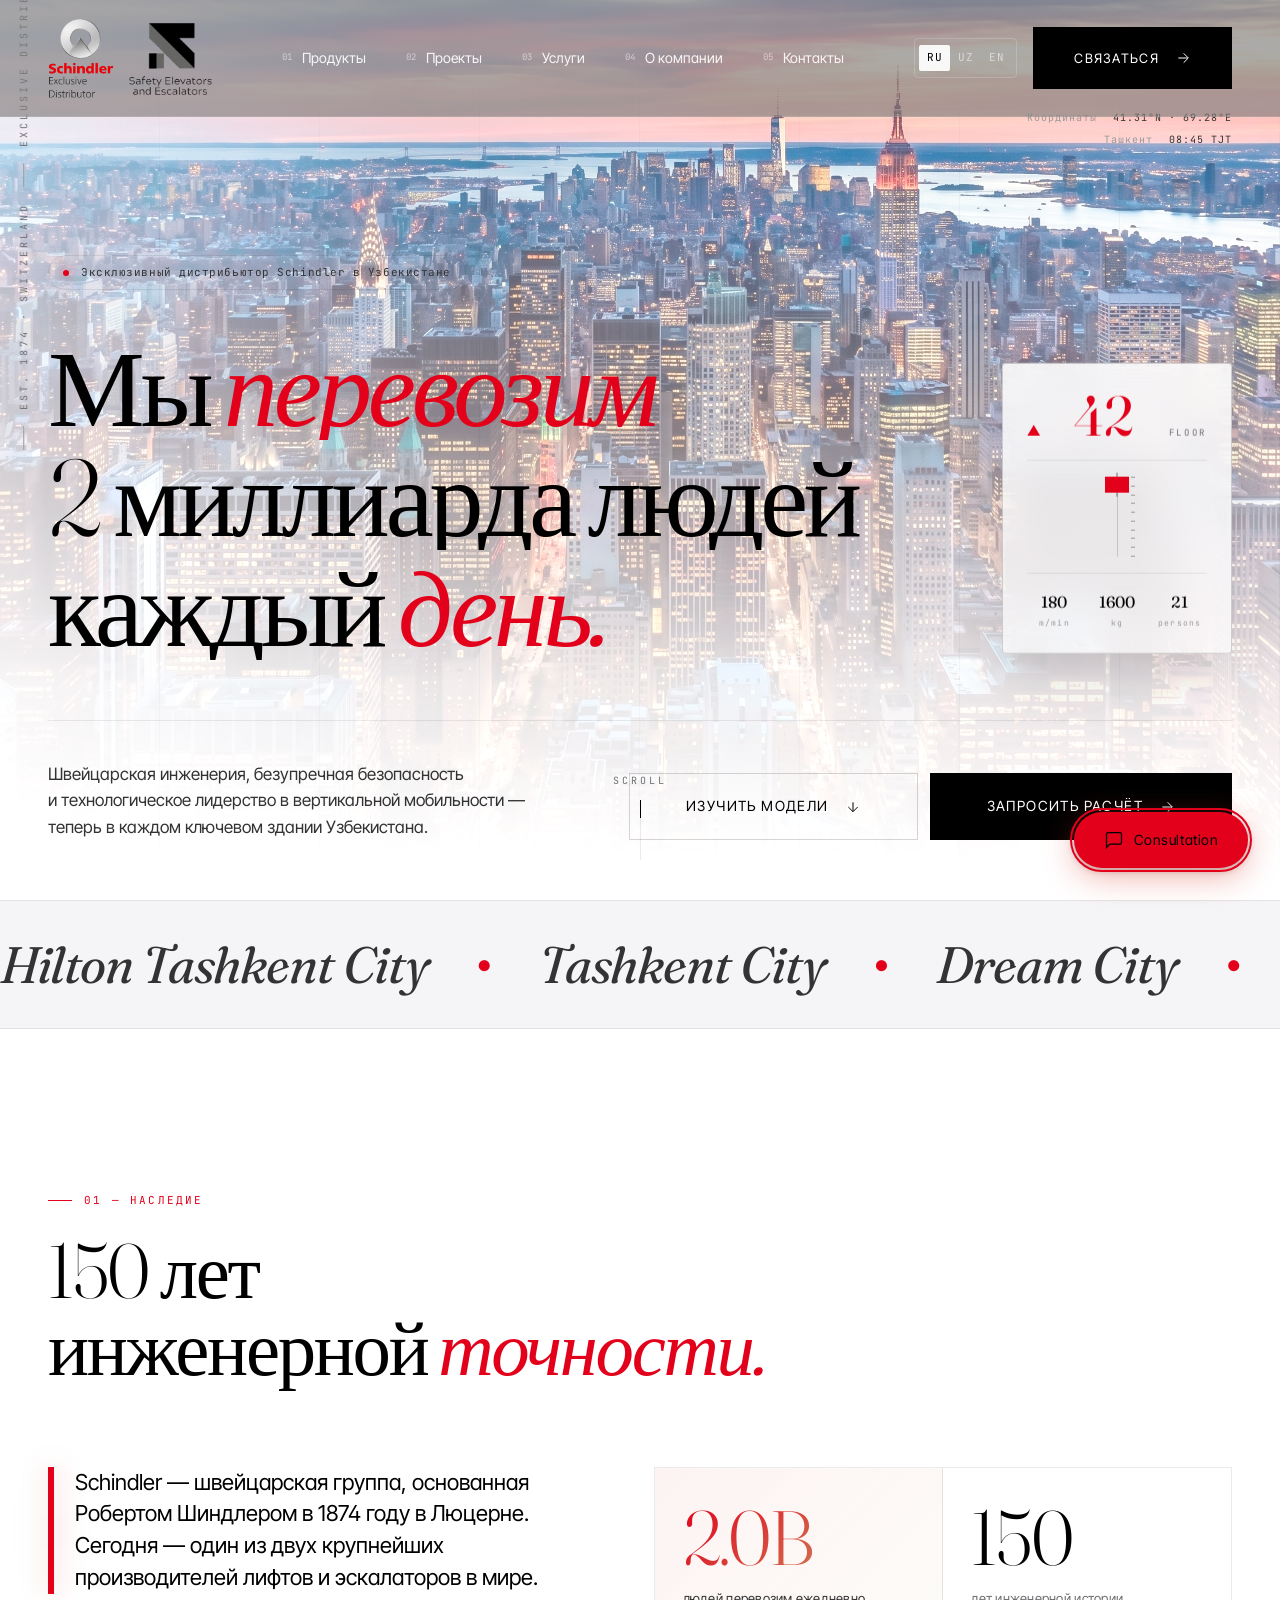
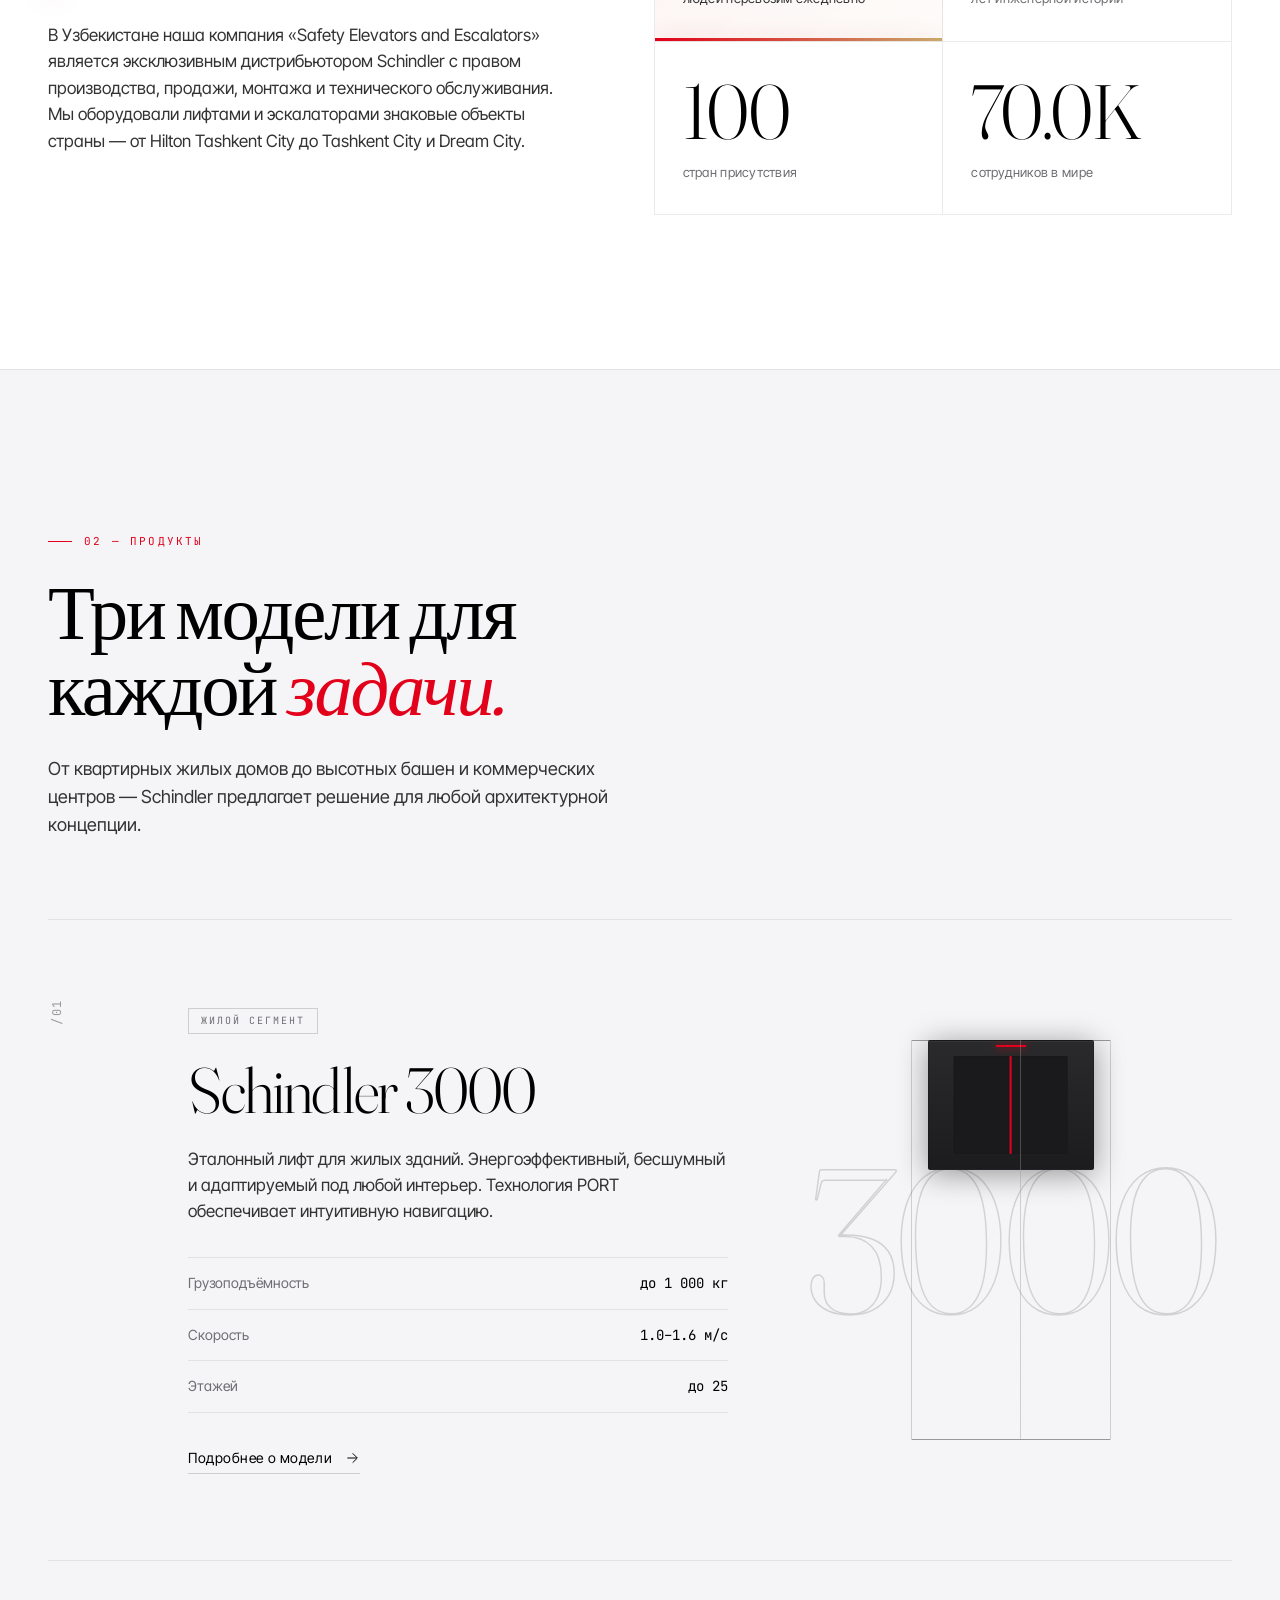
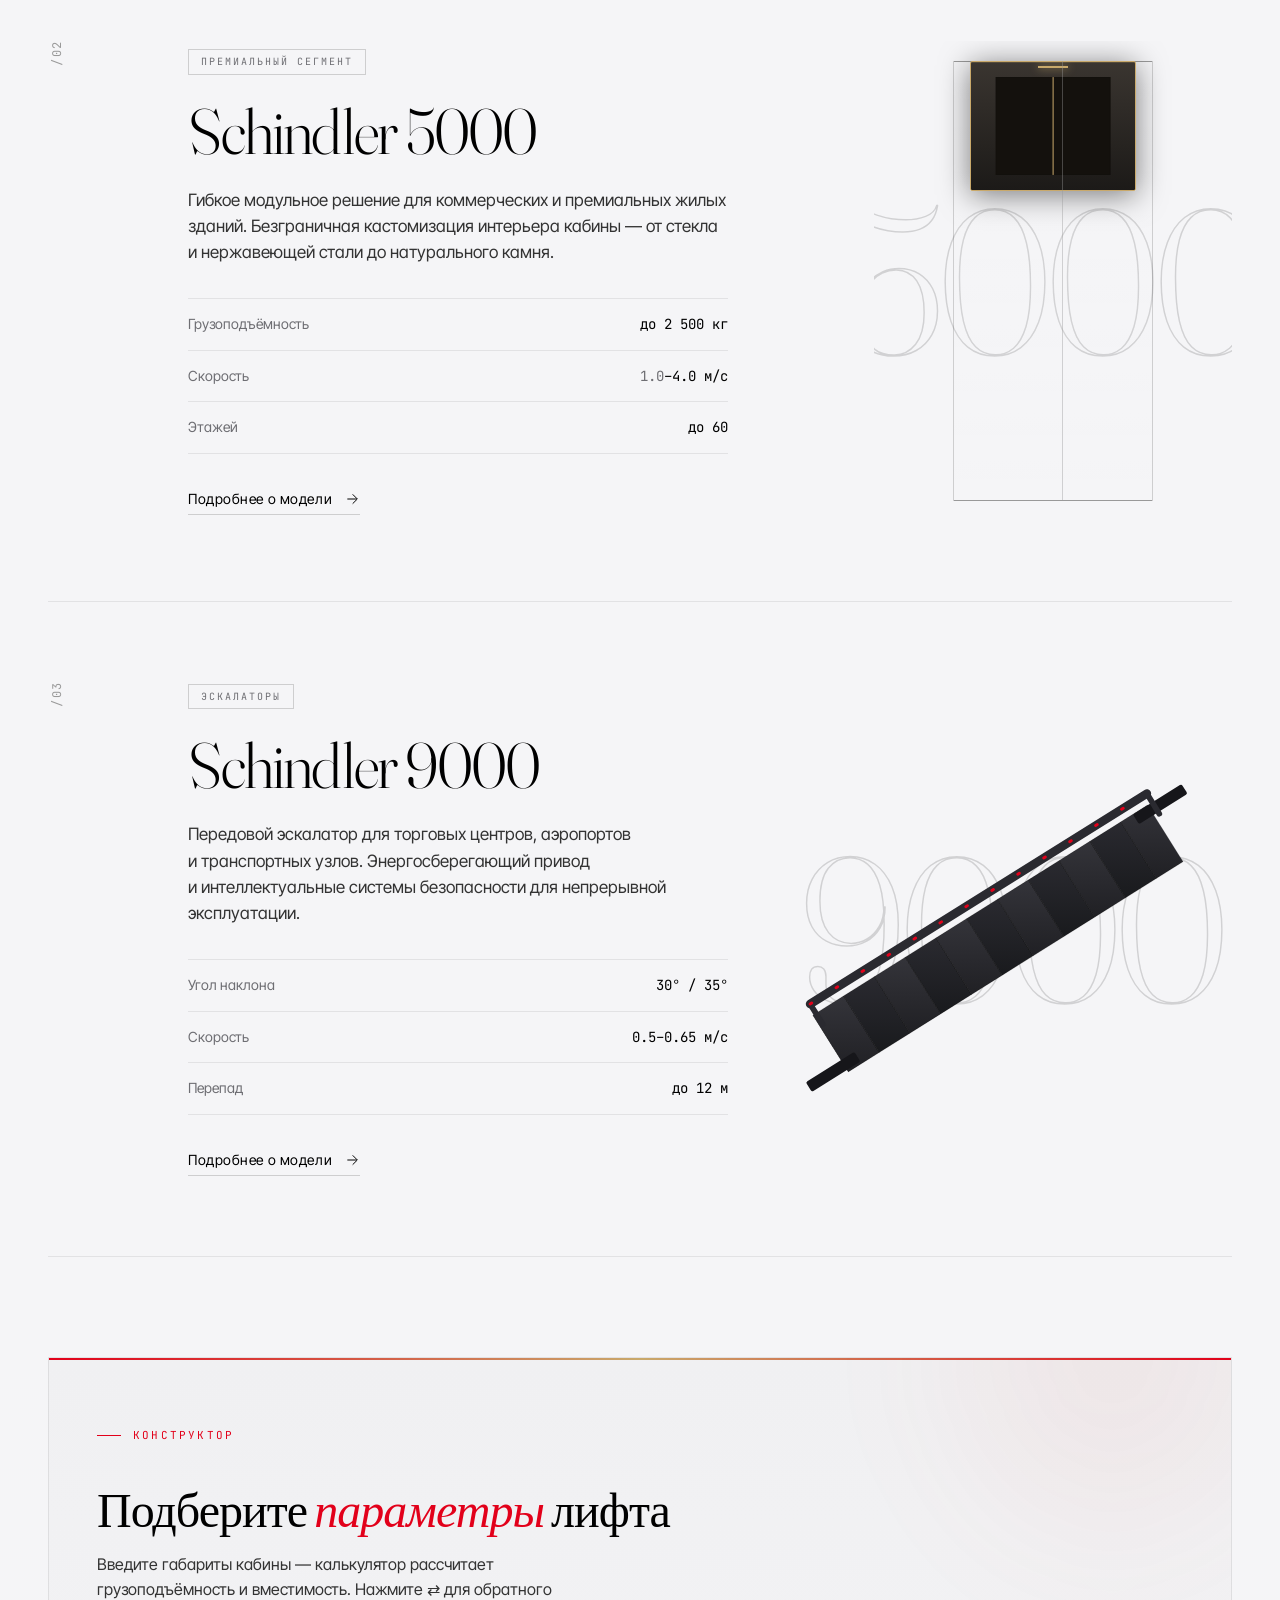
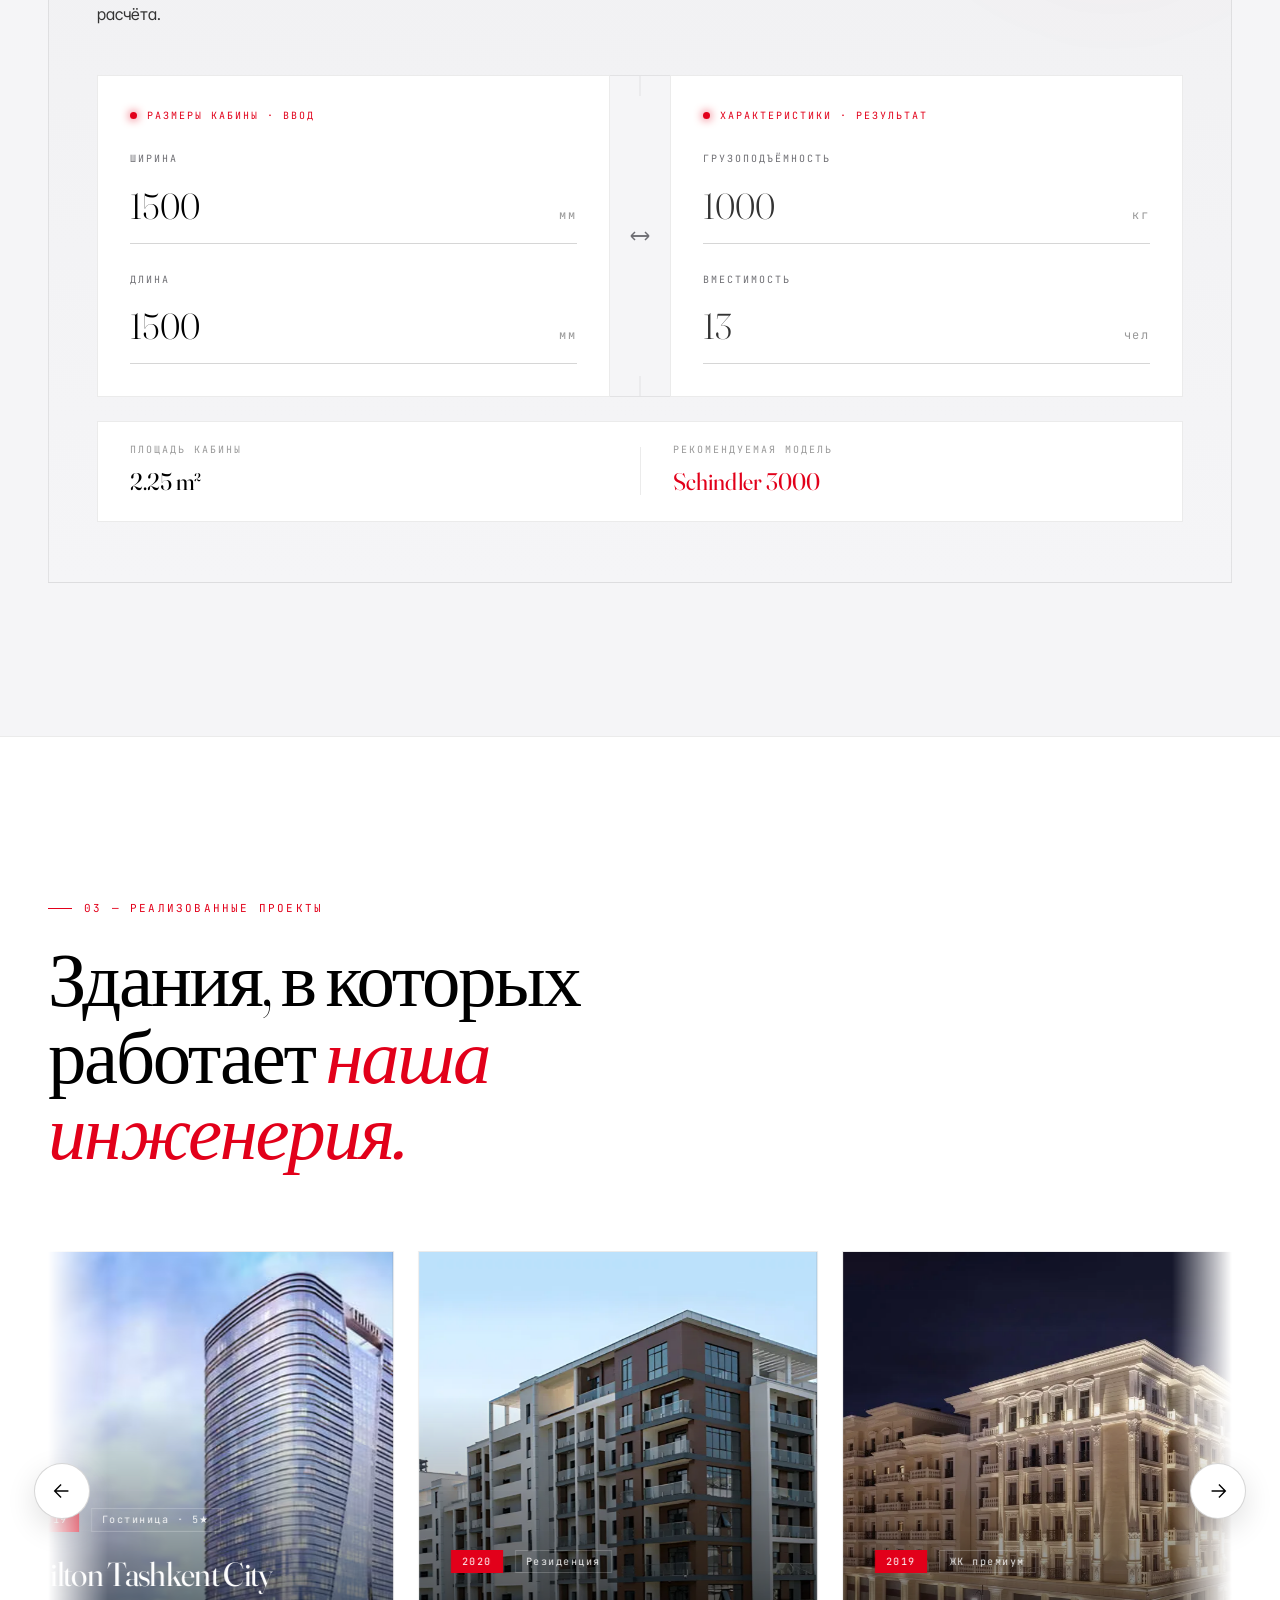
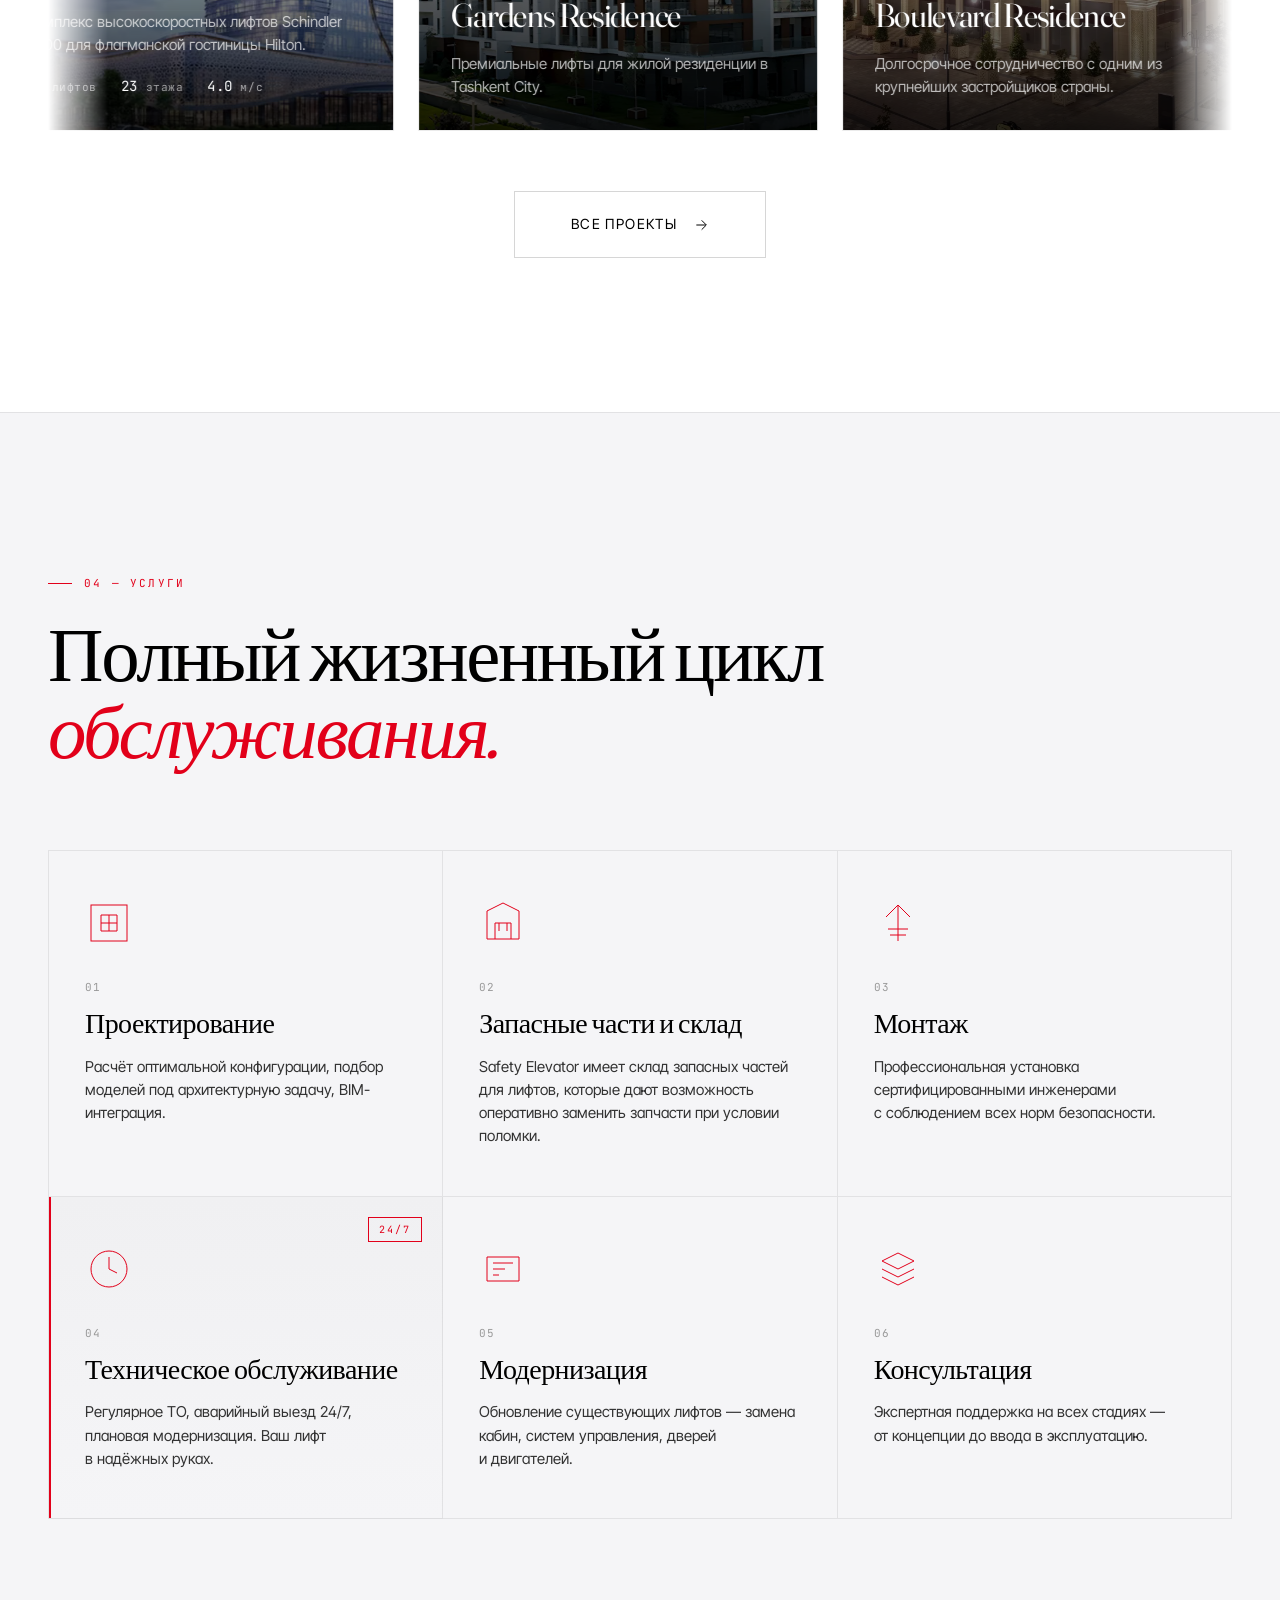
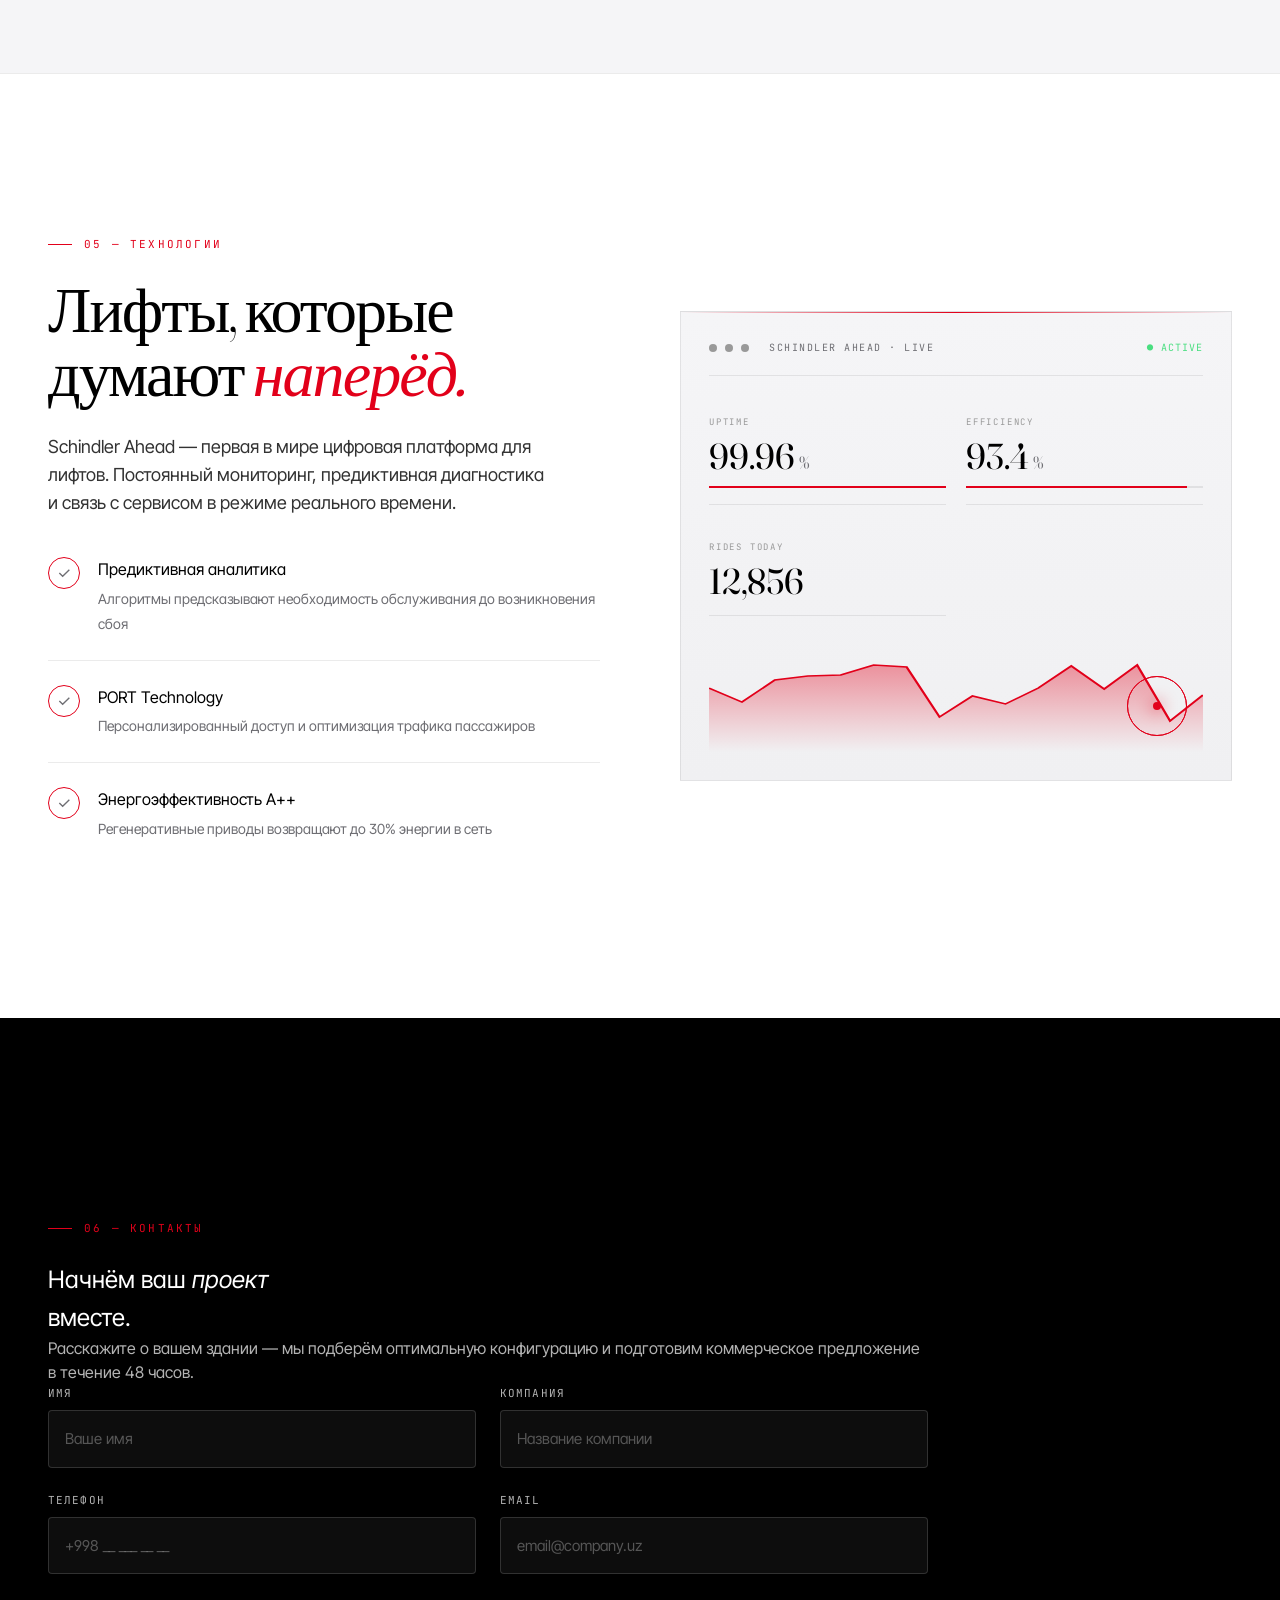
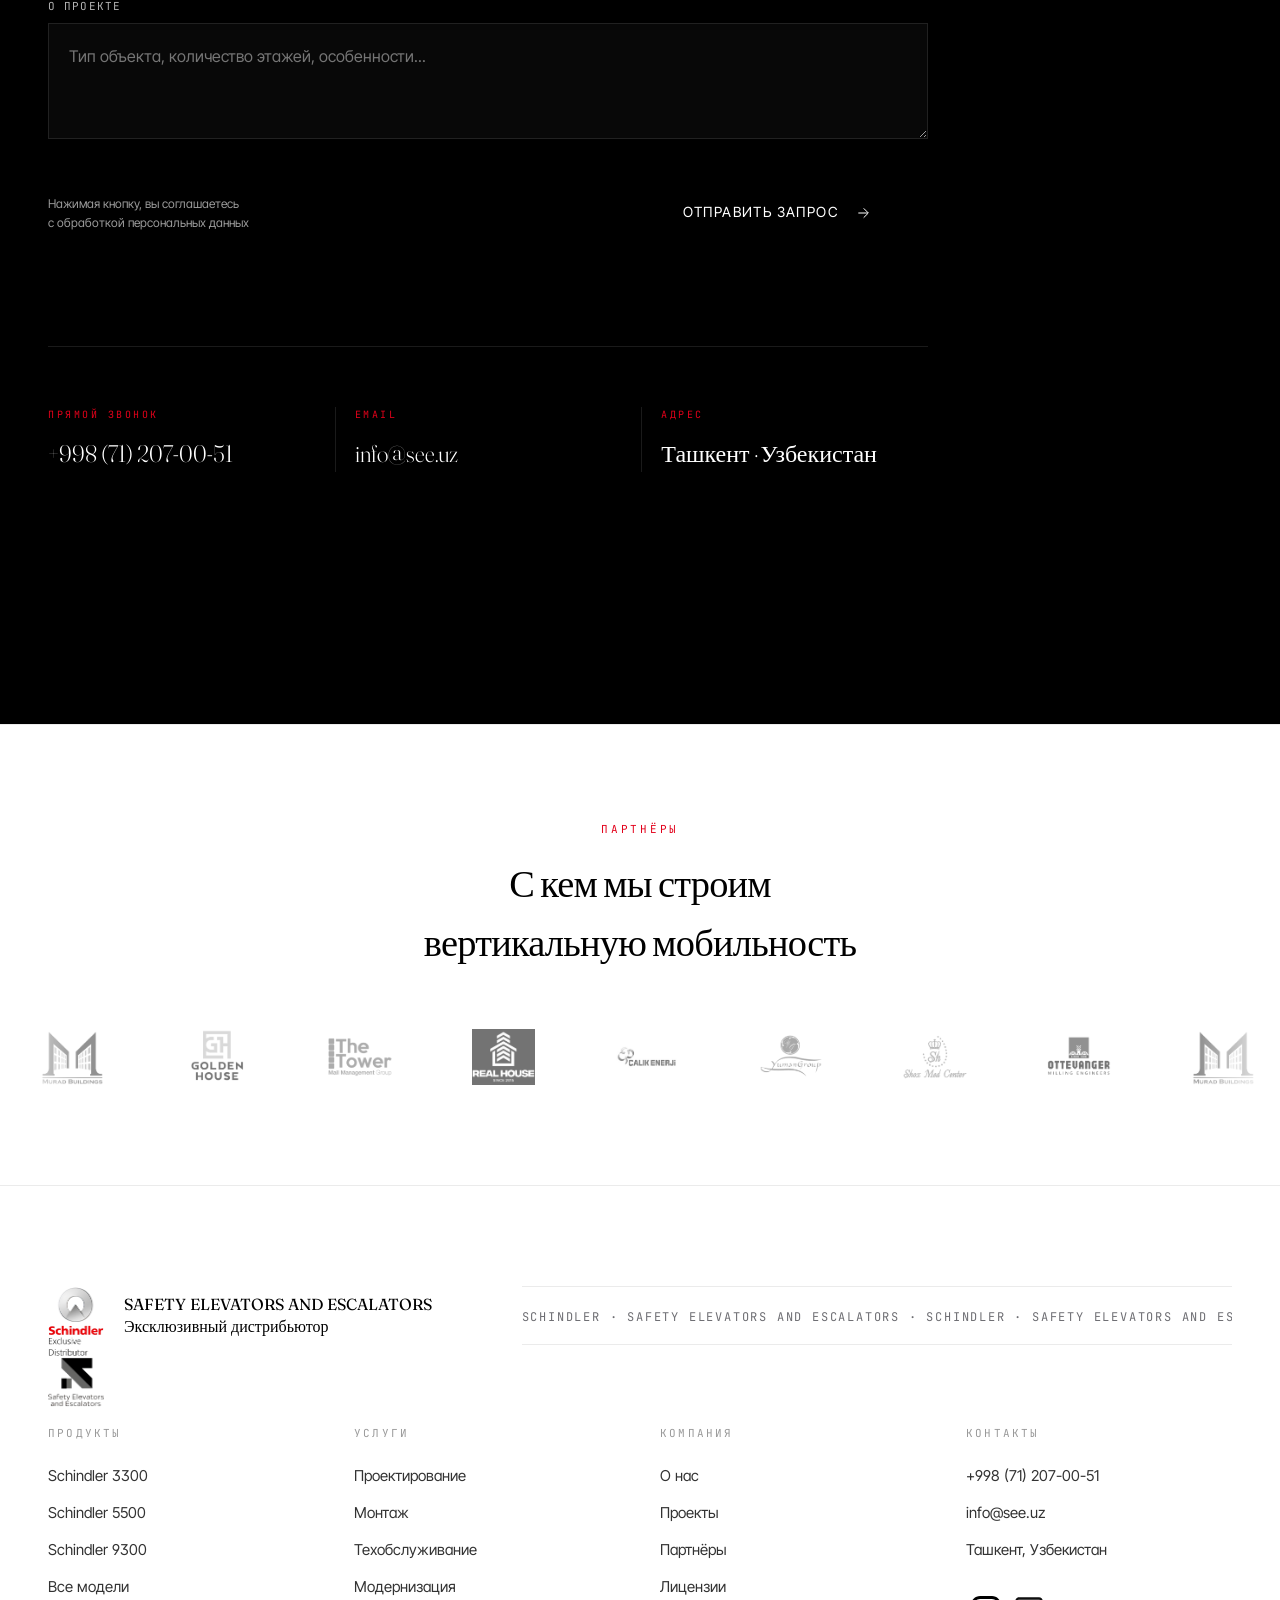
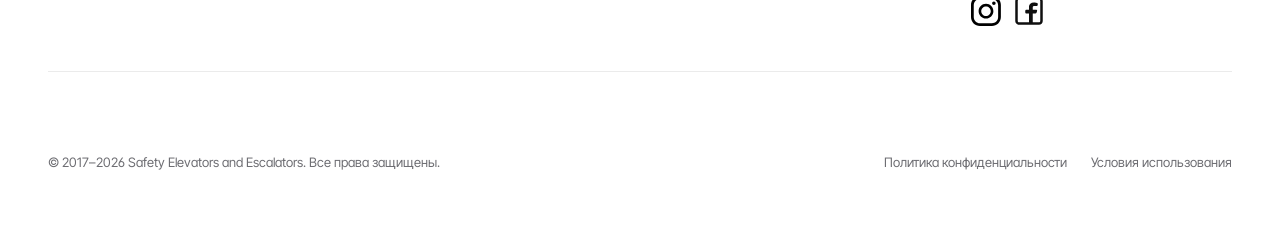
==== commit e5bd632e: "Add Cambridge Residence project details to index.html" ====
--- a/index.html
+++ b/index.html
@@ -224,6 +224,7 @@
       <span>Hilton Tashkent City</span><span class="dot-sep">●</span>
       <span>Tashkent City</span><span class="dot-sep">●</span>
       <span>Dream City</span><span class="dot-sep">●</span>
+      <span>Cambridge Residence</span><span class="dot-sep">●</span>
       <span>O'zbekfilm Hitech</span><span class="dot-sep">●</span>
       <span>Boulevard</span><span class="dot-sep">●</span>
       <span>Hampton ny Hilton</span><span class="dot-sep">●</span>
@@ -231,6 +232,7 @@
       <span>Hilton Tashkent City</span><span class="dot-sep">●</span>
       <span>Tashkent City</span><span class="dot-sep">●</span>
       <span>Dream City</span><span class="dot-sep">●</span>
+      <span>Cambridge Residence</span><span class="dot-sep">●</span>
       <span>O'zbekfilm Hitech</span><span class="dot-sep">●</span>
       <span>Boulevard</span><span class="dot-sep">●</span>
       <span>Hampton ny Hilton</span><span class="dot-sep">●</span>
@@ -616,6 +618,19 @@
               <p class="project-desc">Долгосрочное сотрудничество с одним из крупнейших застройщиков страны.</p>
             </article>
 
+            <article class="pc-card project">
+              <div class="project-image" style="background: url('images/murad-buildings.webp') center/cover no-repeat, linear-gradient(120deg, #1a1612 0%, #44342a 100%);">
+                <div class="project-overlay"></div>
+                <div class="project-pattern"></div>
+              </div>
+              <div class="project-meta">
+                <span class="project-year">2018</span>
+                <span class="project-tag">Девелопмент</span>
+              </div>
+              <h3 class="project-name">Cambridge Residence</h3>
+              <p class="project-desc">Стратегический контракт на оснащение жилых комплексов застройщика.</p>
+            </article>
+            
             <article class="pc-card project">
               <div class="project-image" style="background: url('images/ozbekfilm-hitech.webp') center/cover no-repeat, linear-gradient(120deg, #1a1612 0%, #44342a 100%);">
                 <div class="project-overlay"></div>
@@ -1415,6 +1430,15 @@
 
       <div class="apm-grid">
 
+        <!-- 4. Cambridge Residence -->
+        <div class="project-card">
+          <img src="images/murad-buildings.webp" alt="Cambridge Residence">
+          <div class="project-overlay">
+            <h3>Cambridge Residence</h3>
+            <p>Поставка лифтового оборудования для одного из крупнейших жилых комплексов Ташкента. 2018 · ЖК.</p>
+          </div>
+        </div>
+        
         <!-- 1. Hilton Tashkent City -->
         <div class="project-card">
           <img src="images/Hilton.jpg" alt="Hilton Tashkent City">
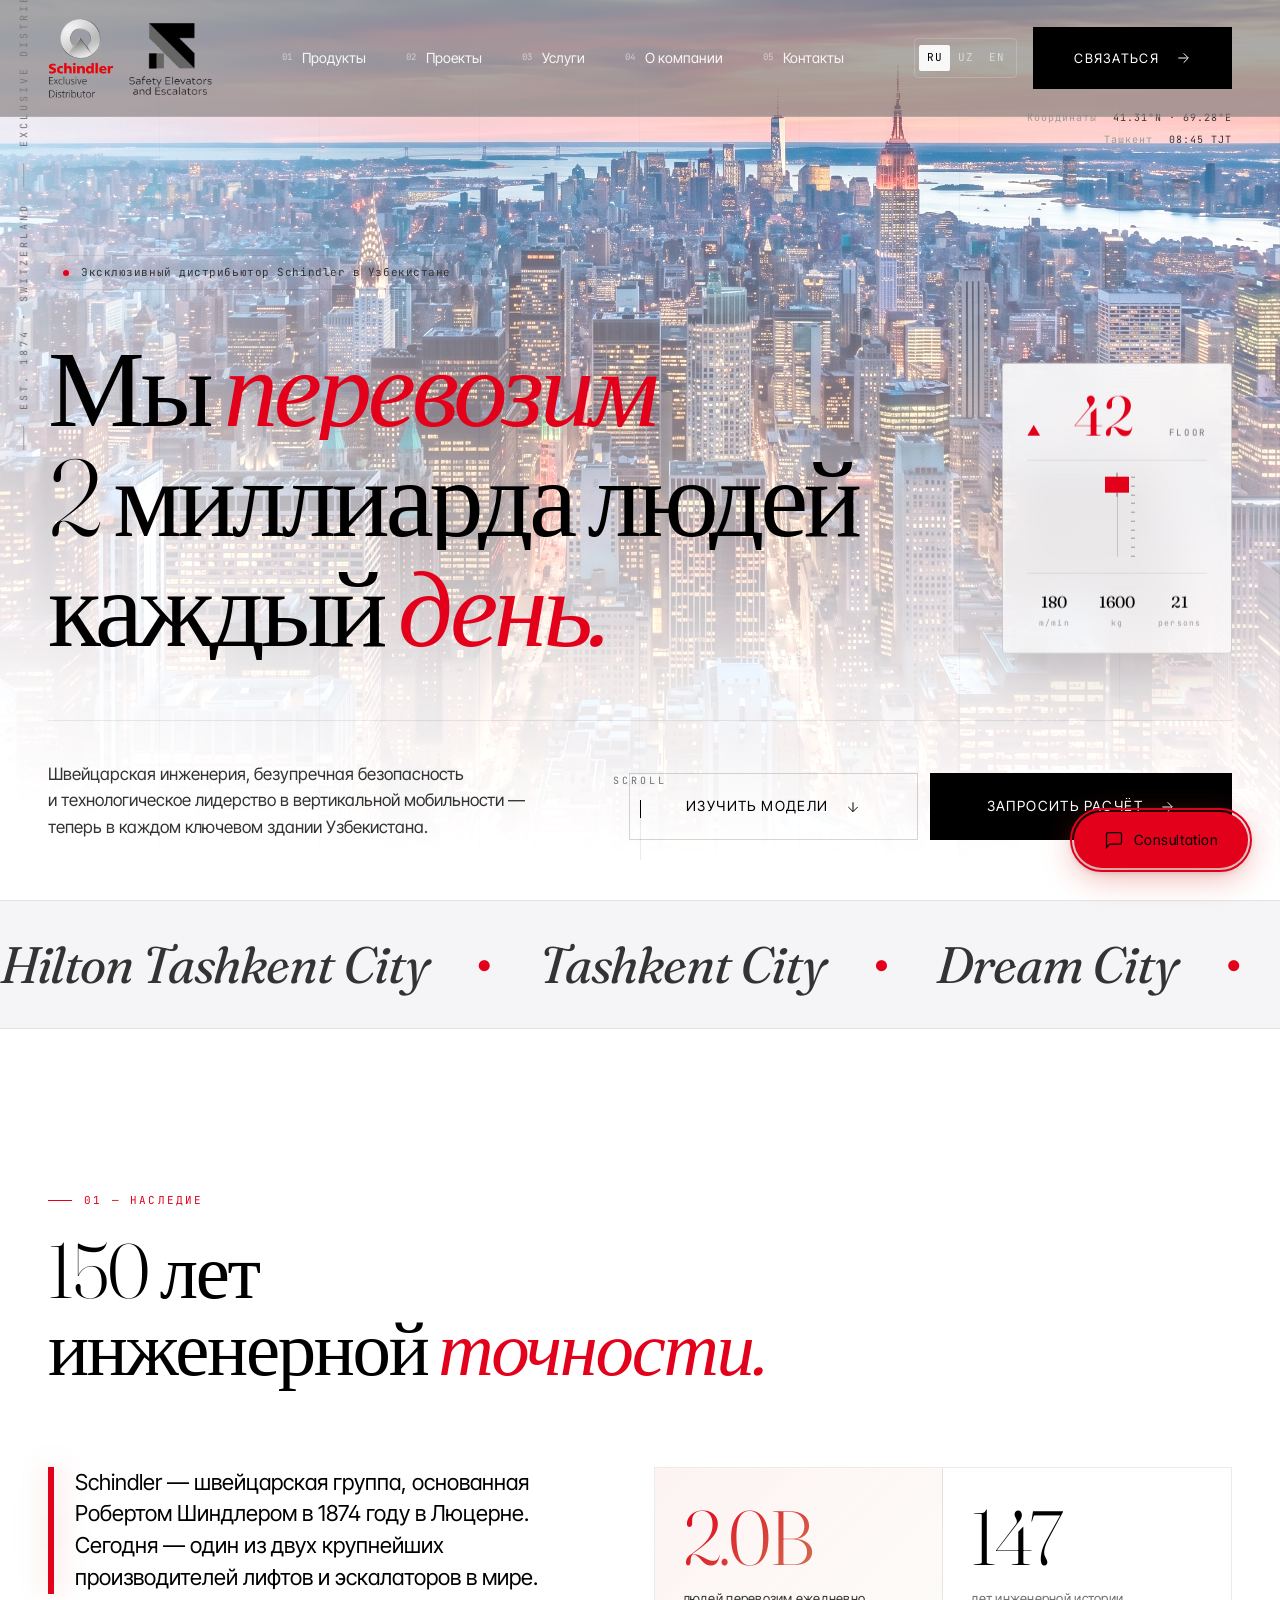
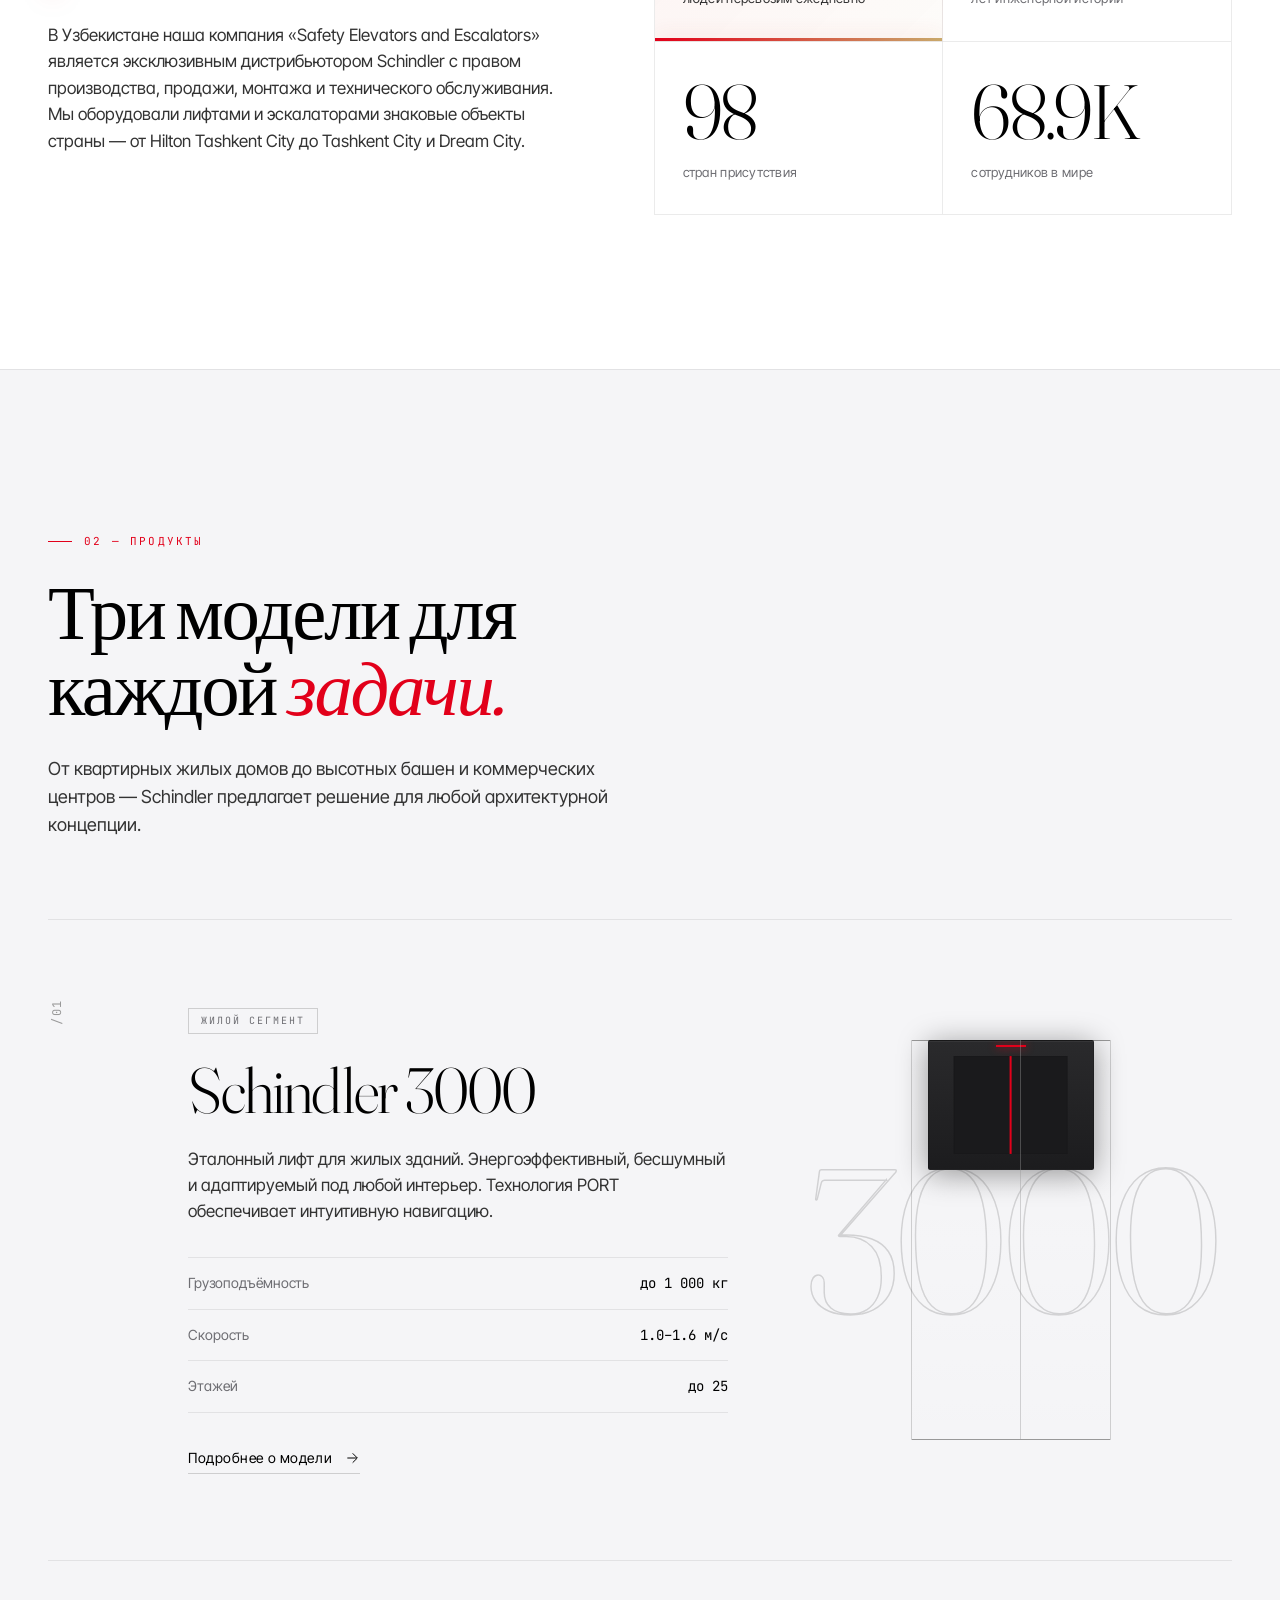
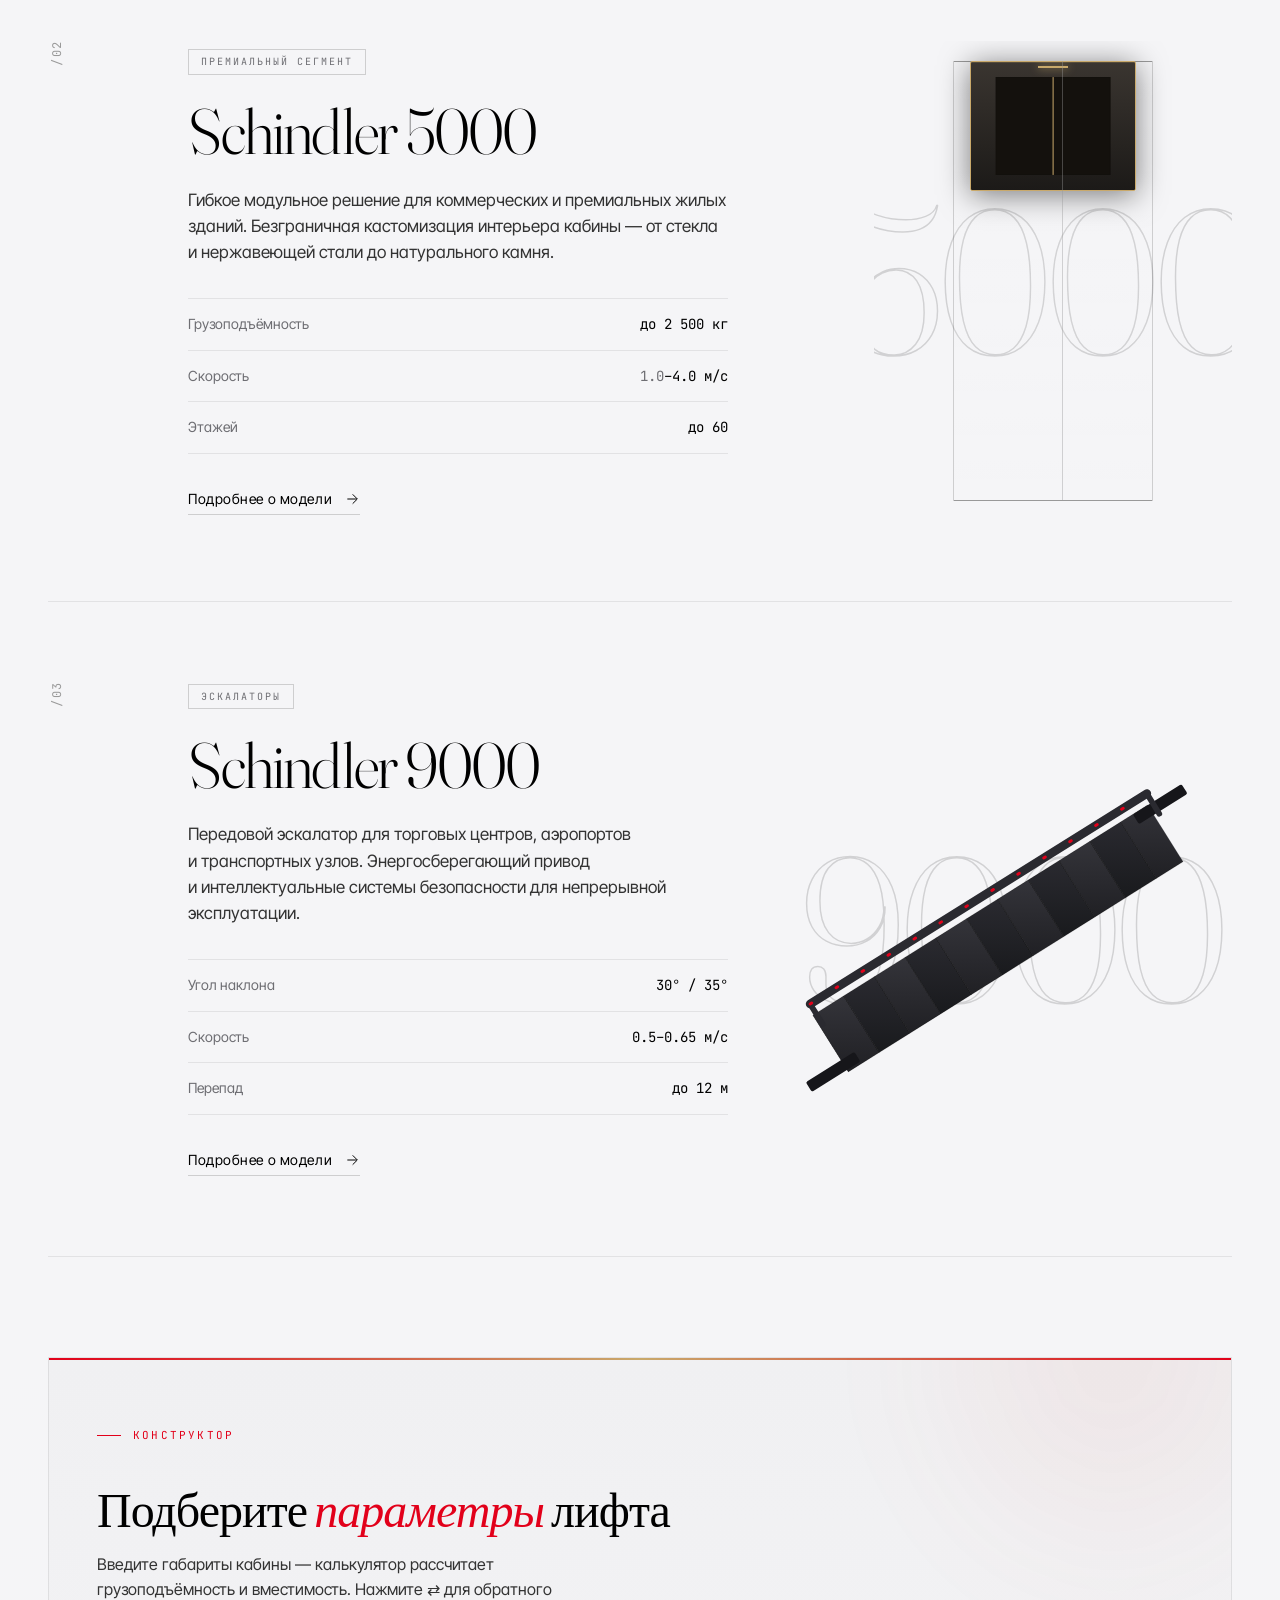
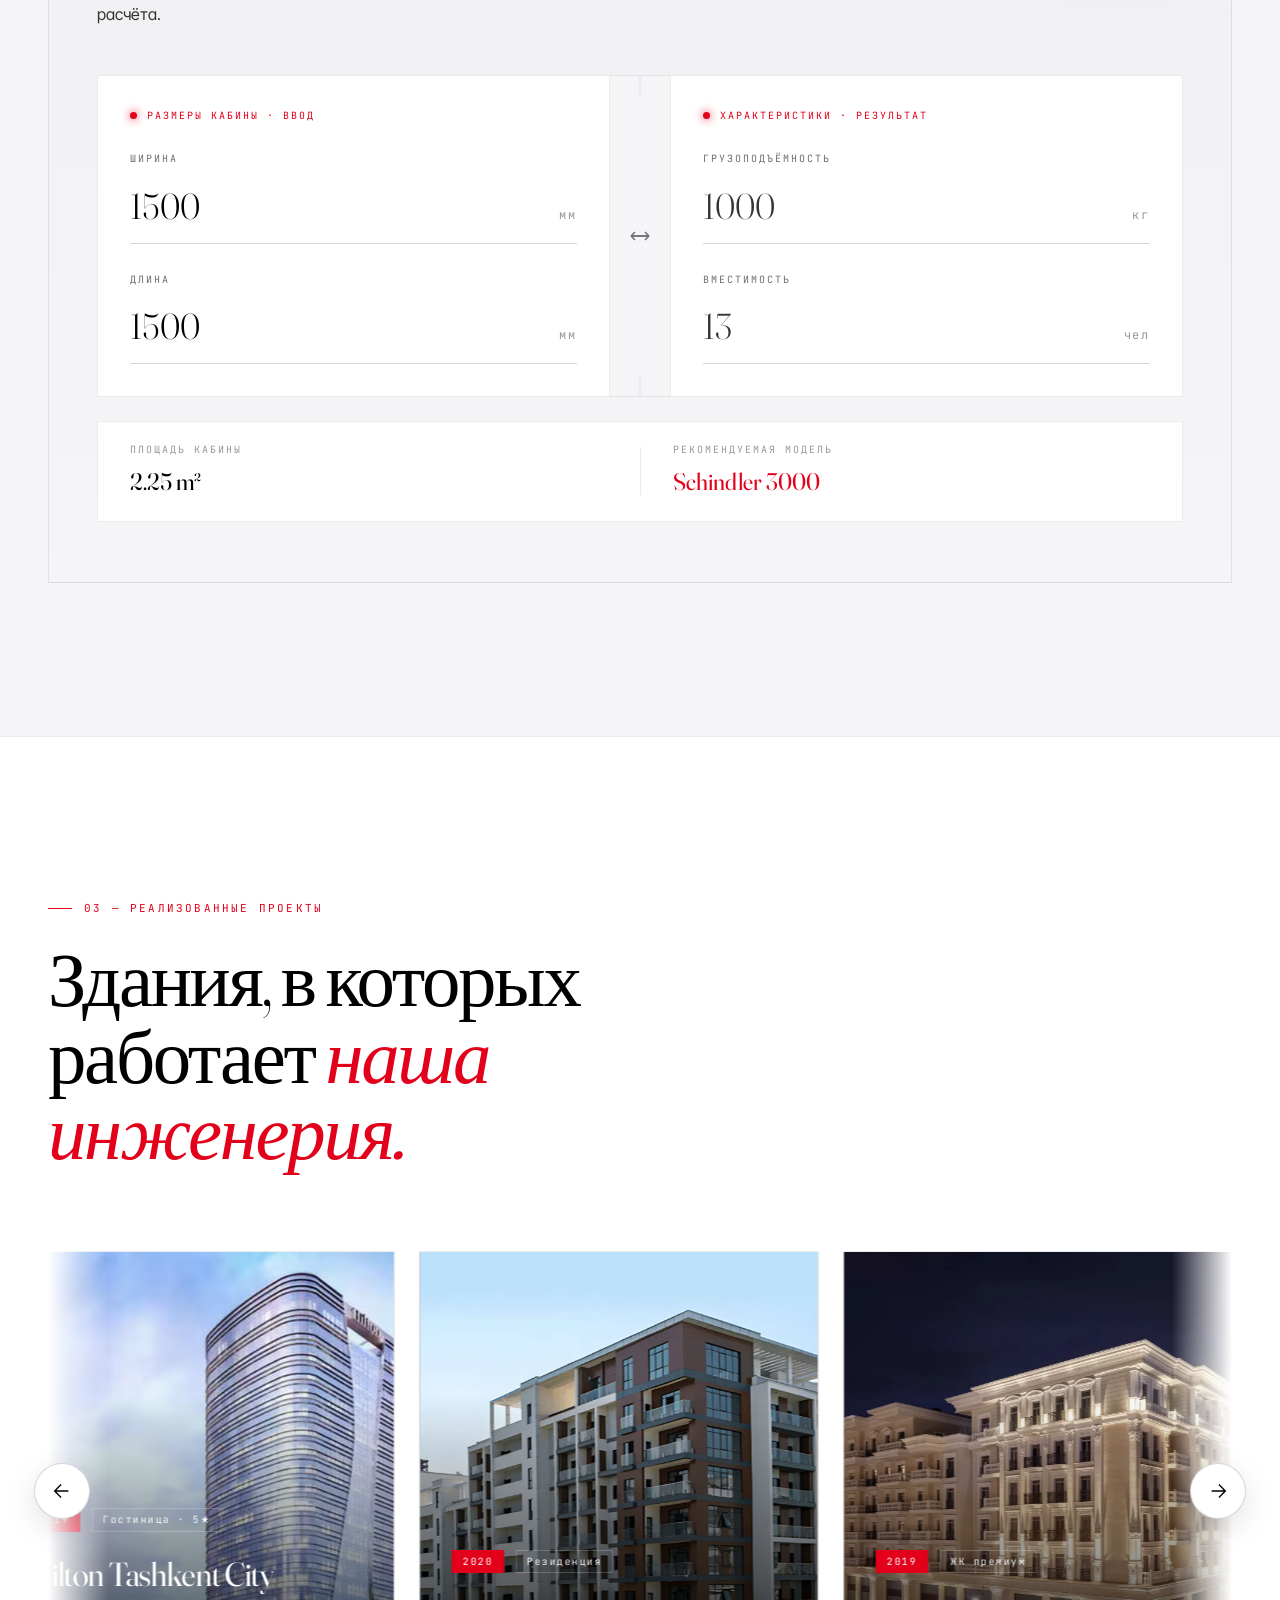
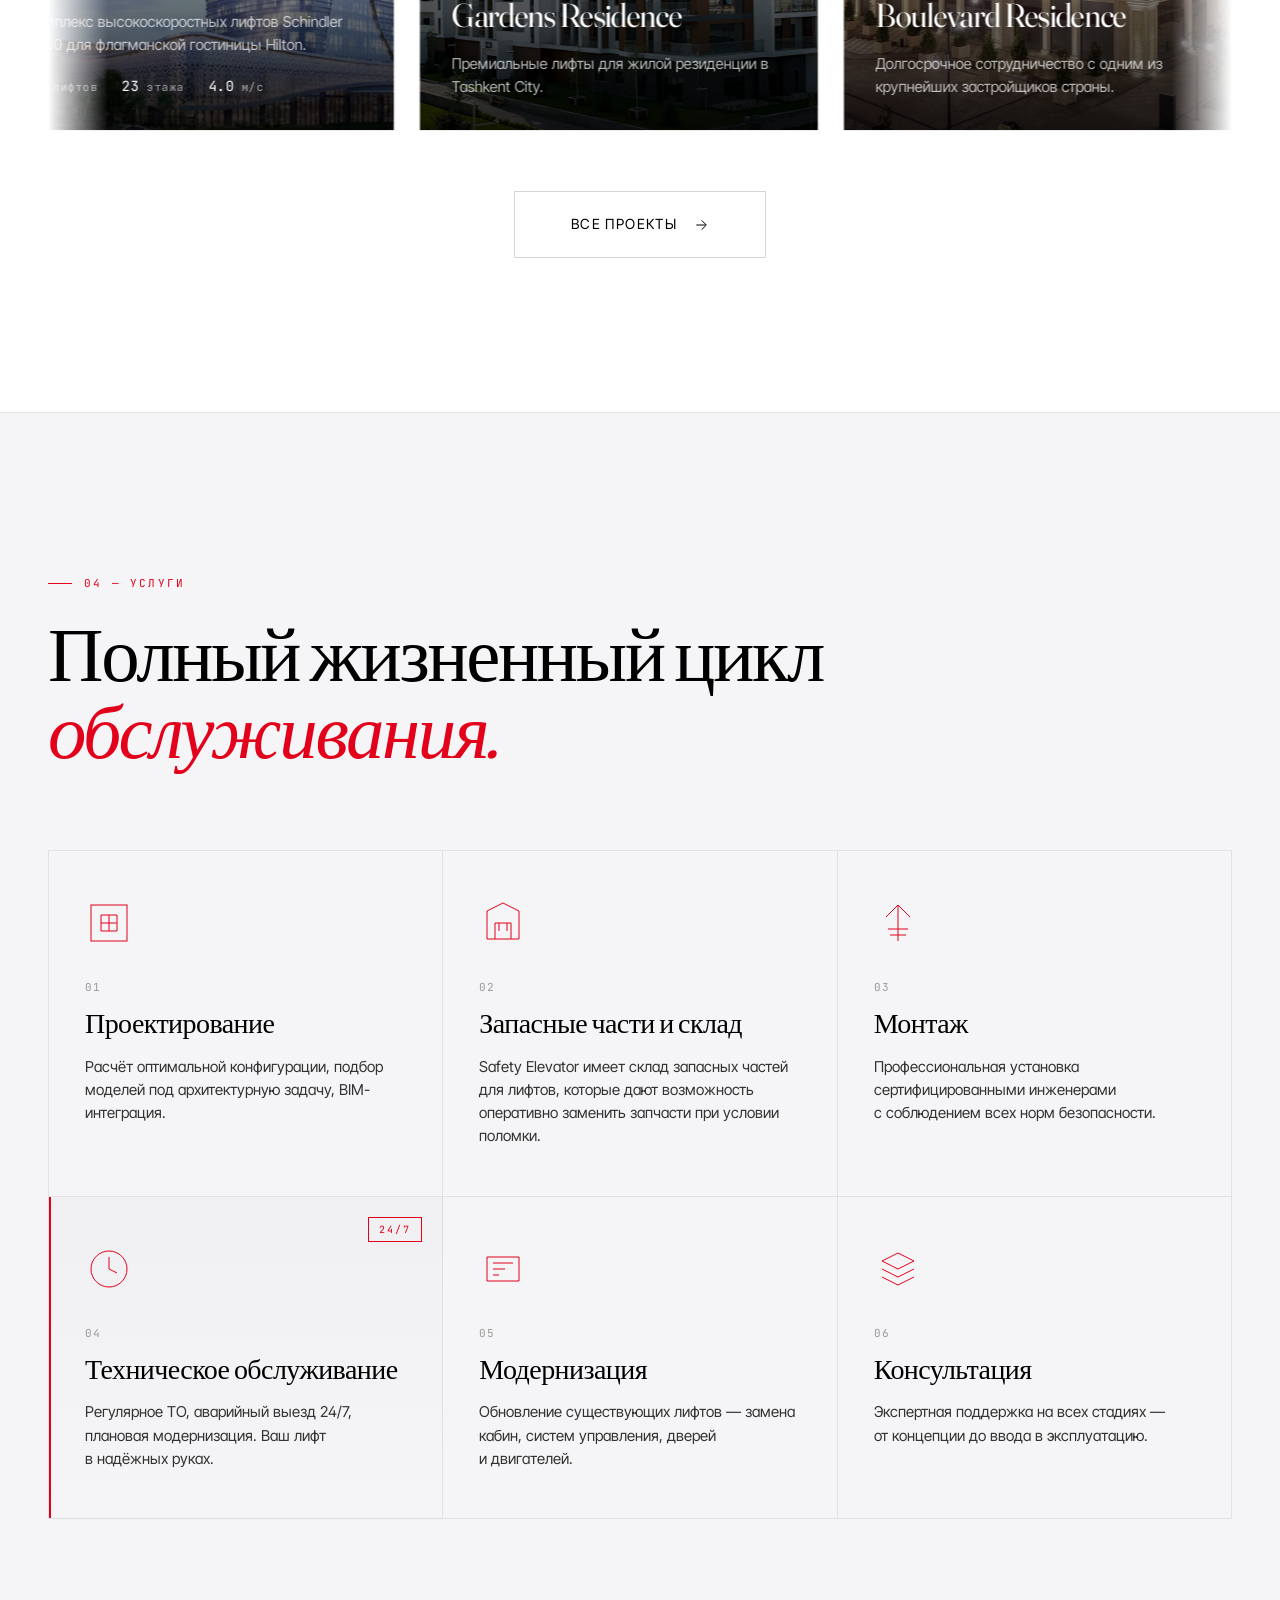
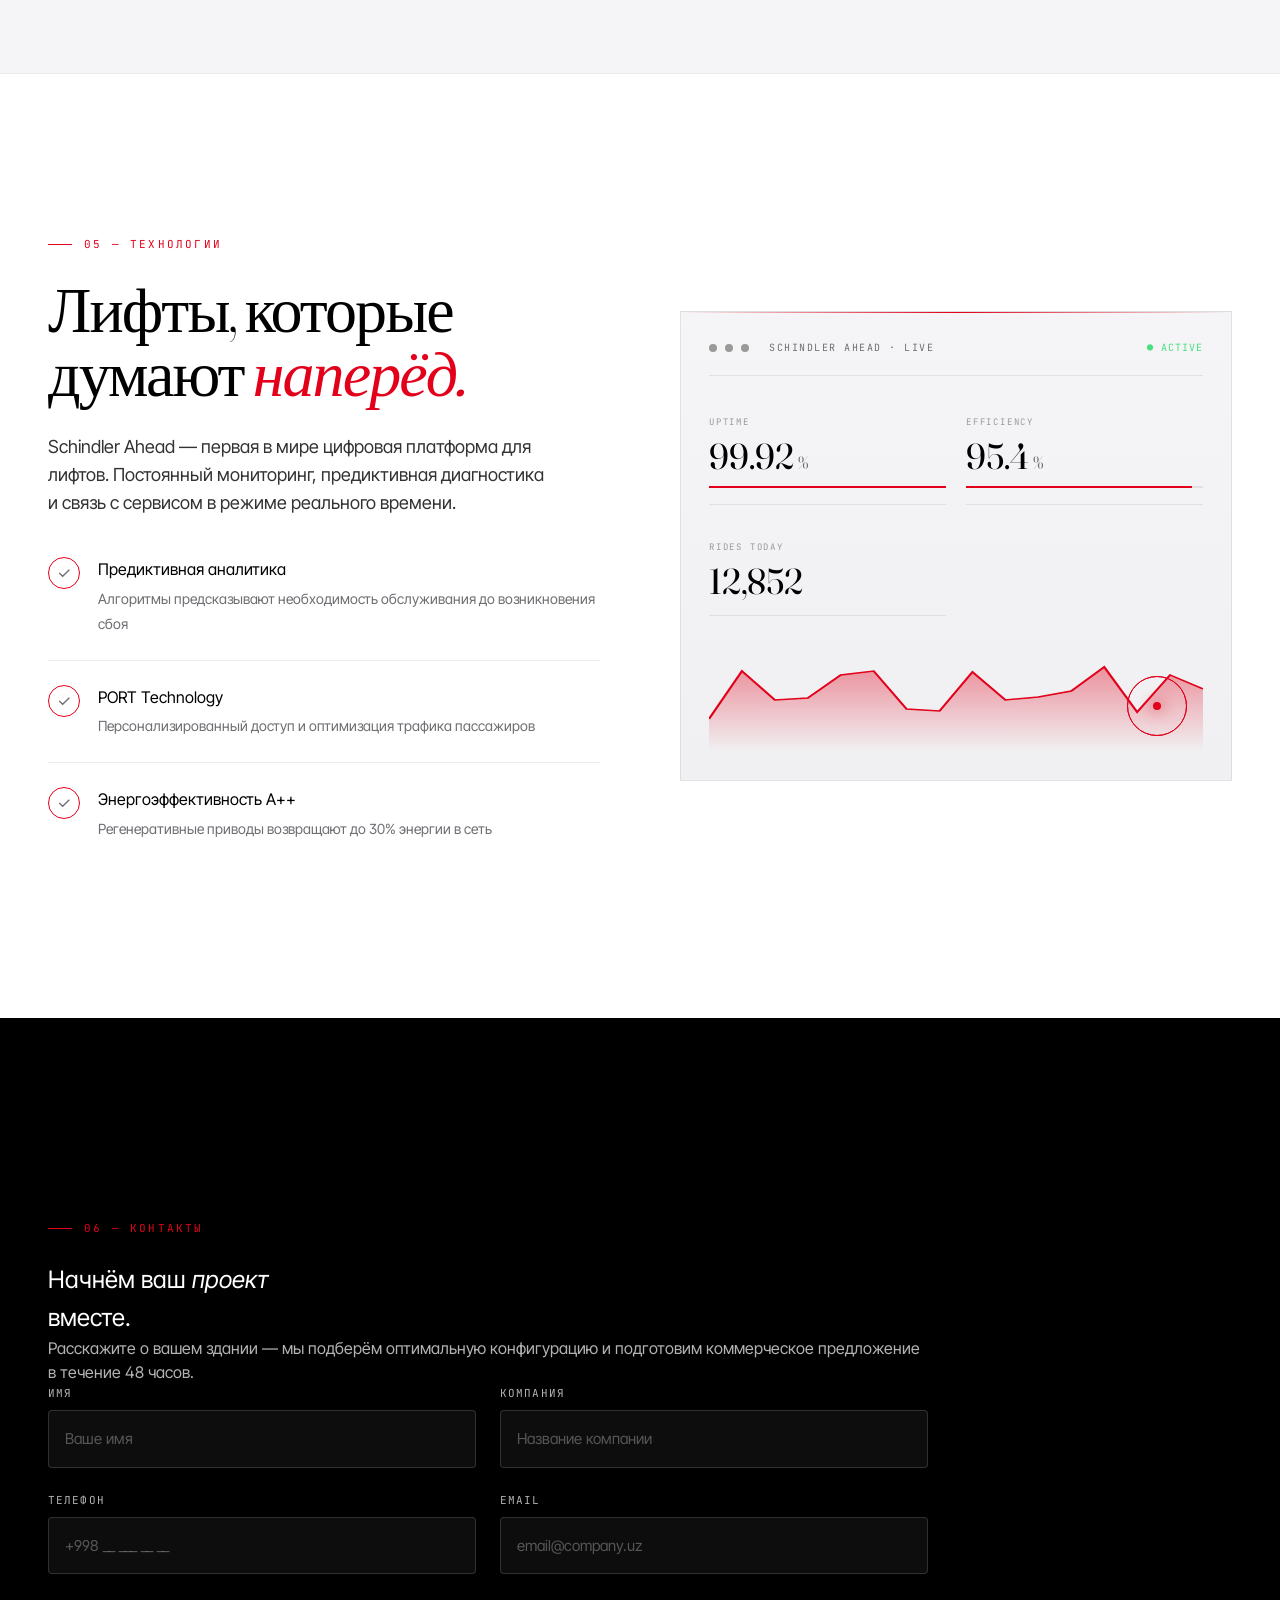
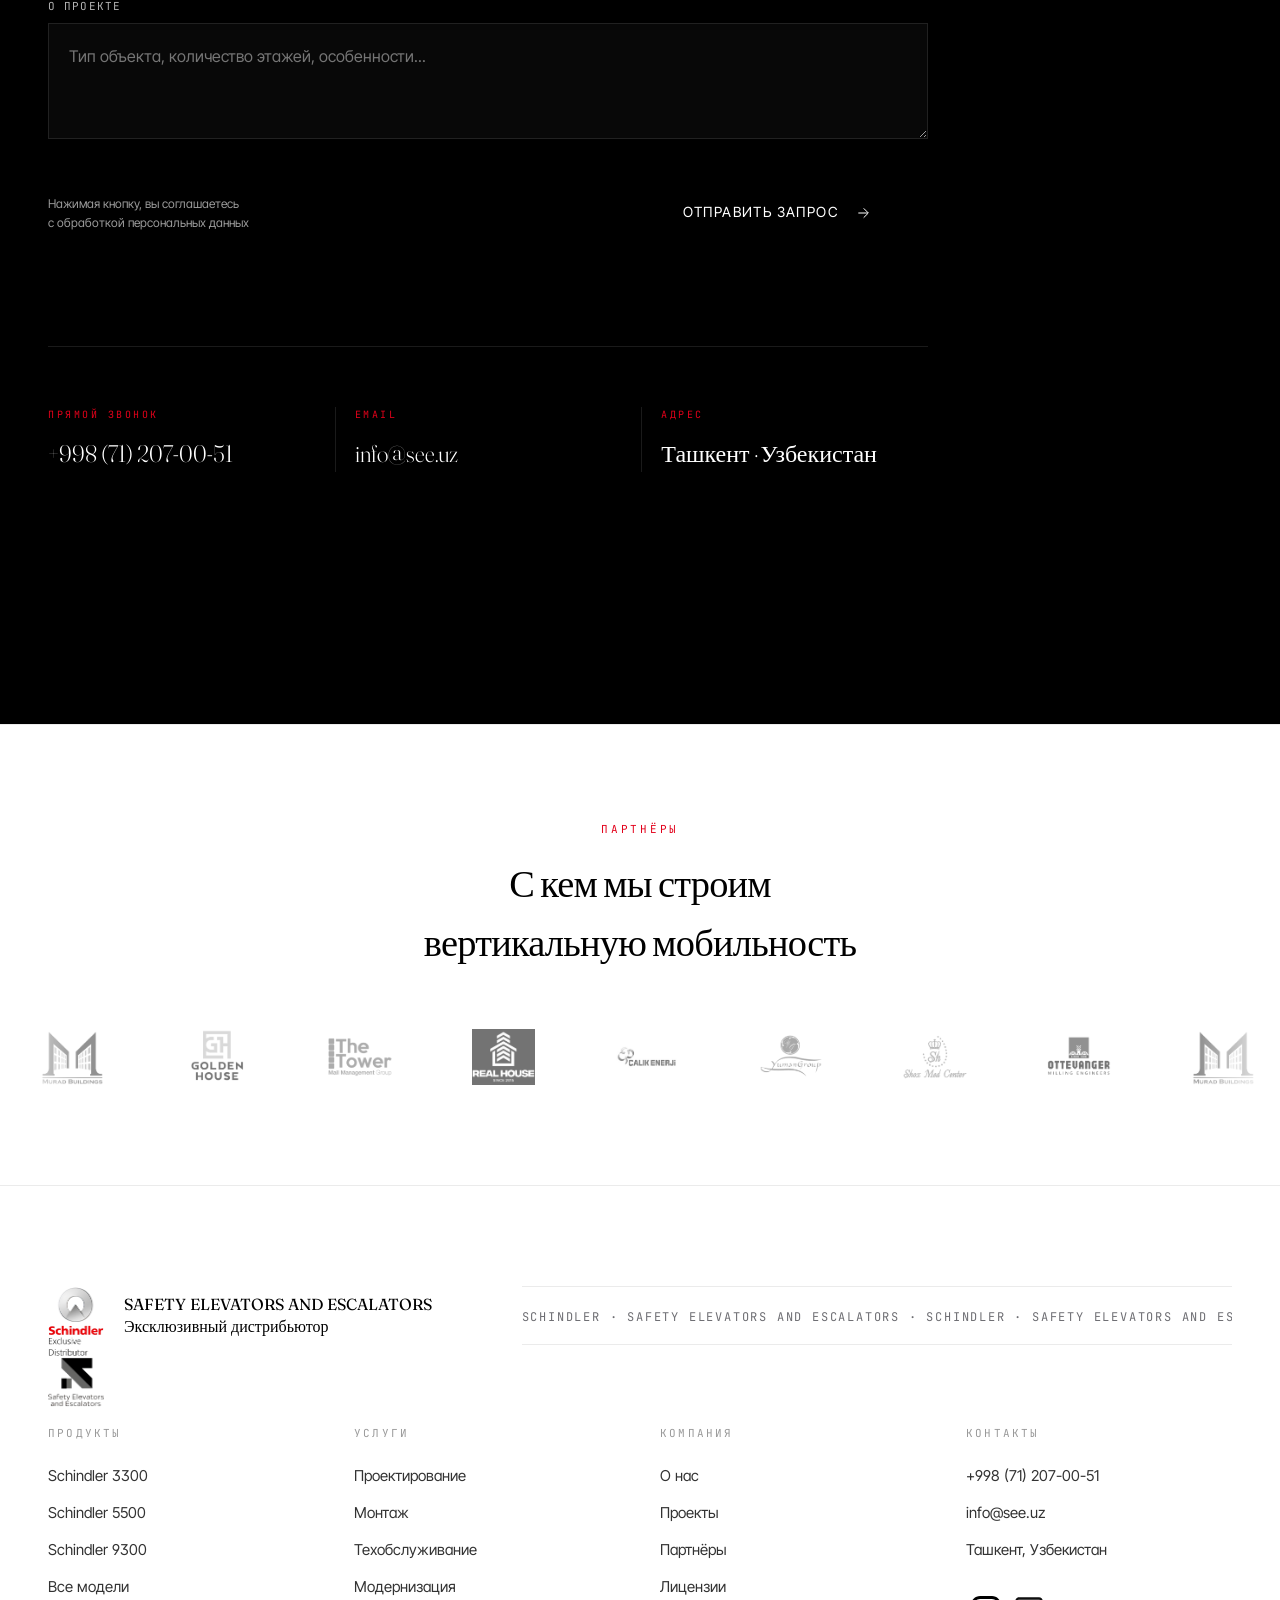
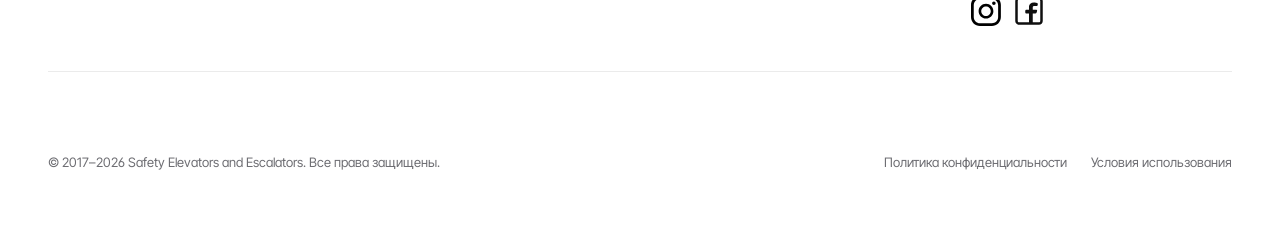
==== commit 252d2f24: "Update index.html" ====
--- a/index.html
+++ b/index.html
@@ -624,7 +624,6 @@
                 <div class="project-pattern"></div>
               </div>
               <div class="project-meta">
-                <span class="project-year">2018</span>
                 <span class="project-tag">Девелопмент</span>
               </div>
               <h3 class="project-name">Cambridge Residence</h3>
@@ -1435,7 +1434,7 @@
           <img src="images/murad-buildings.webp" alt="Cambridge Residence">
           <div class="project-overlay">
             <h3>Cambridge Residence</h3>
-            <p>Поставка лифтового оборудования для одного из крупнейших жилых комплексов Ташкента. 2018 · ЖК.</p>
+            <p>Поставка лифтового оборудования для одного из крупнейших жилых комплексов Ташкента. ЖК.</p>
           </div>
         </div>
         
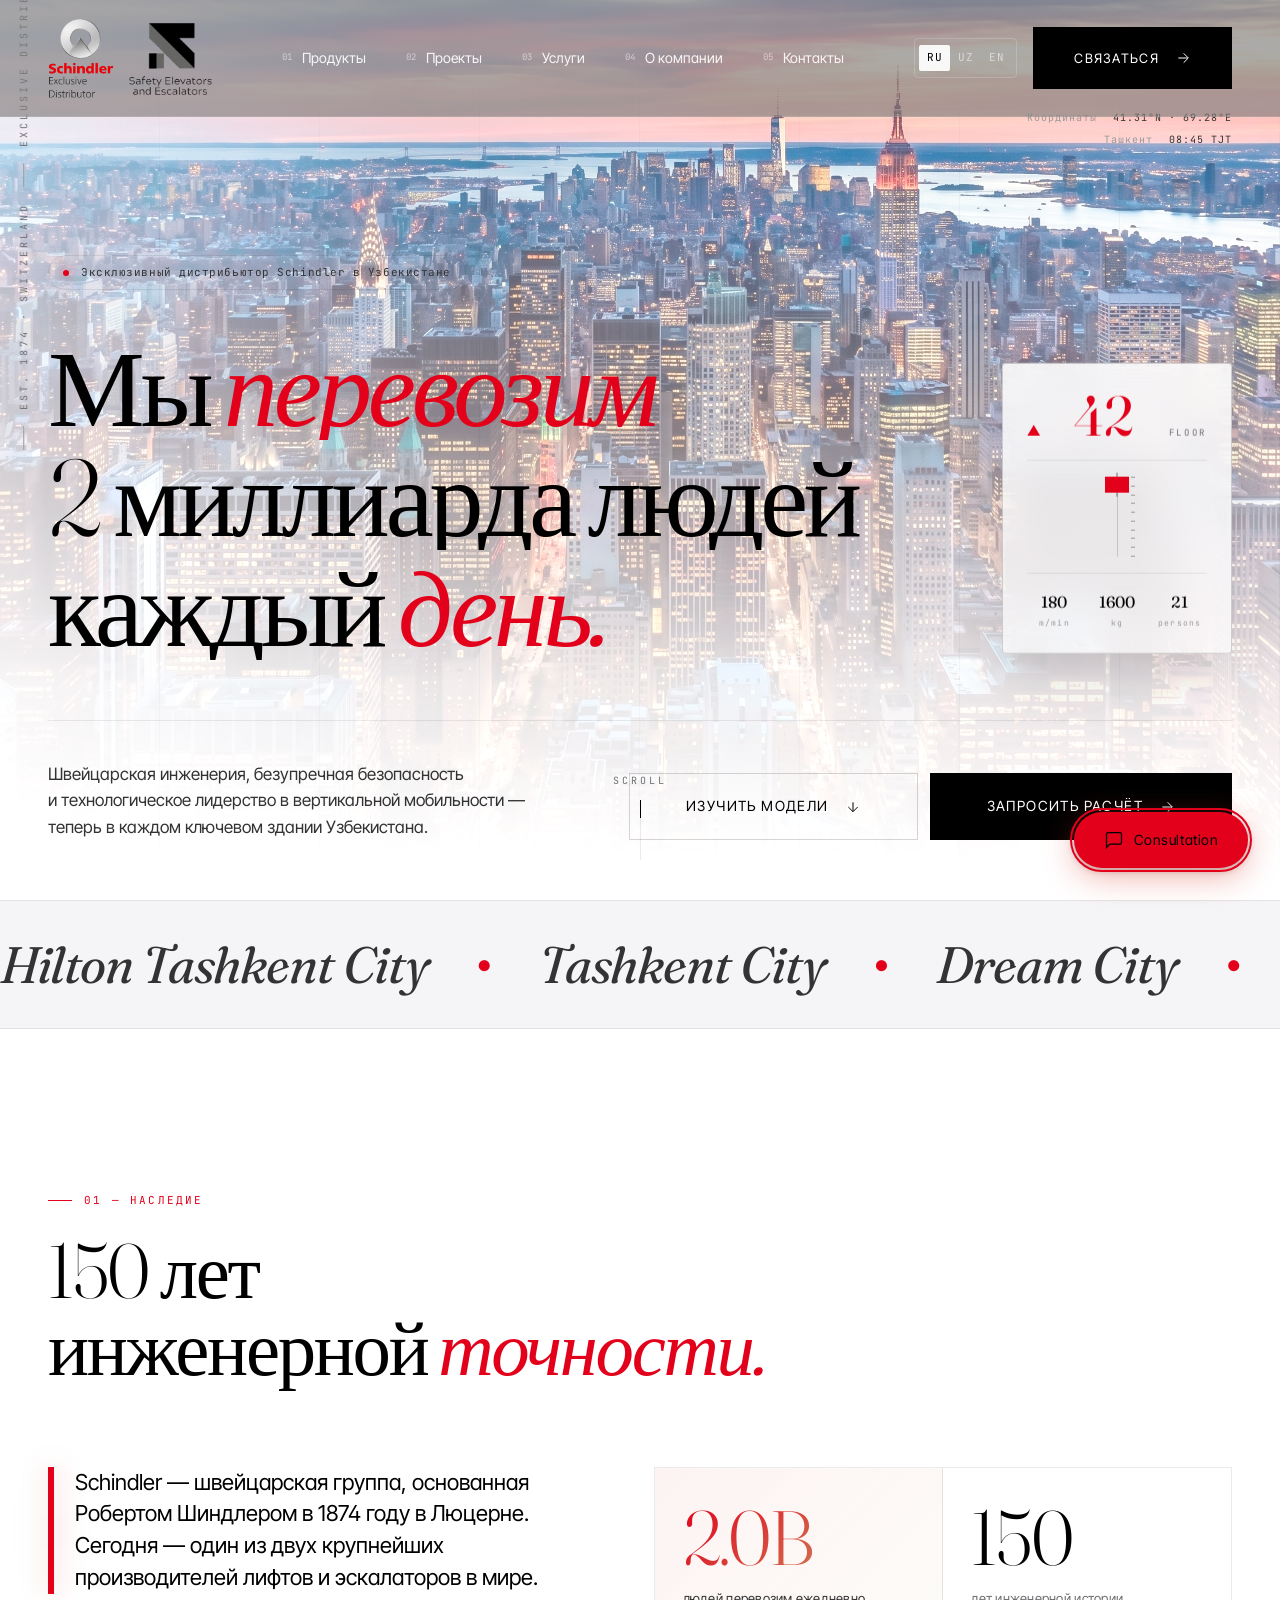
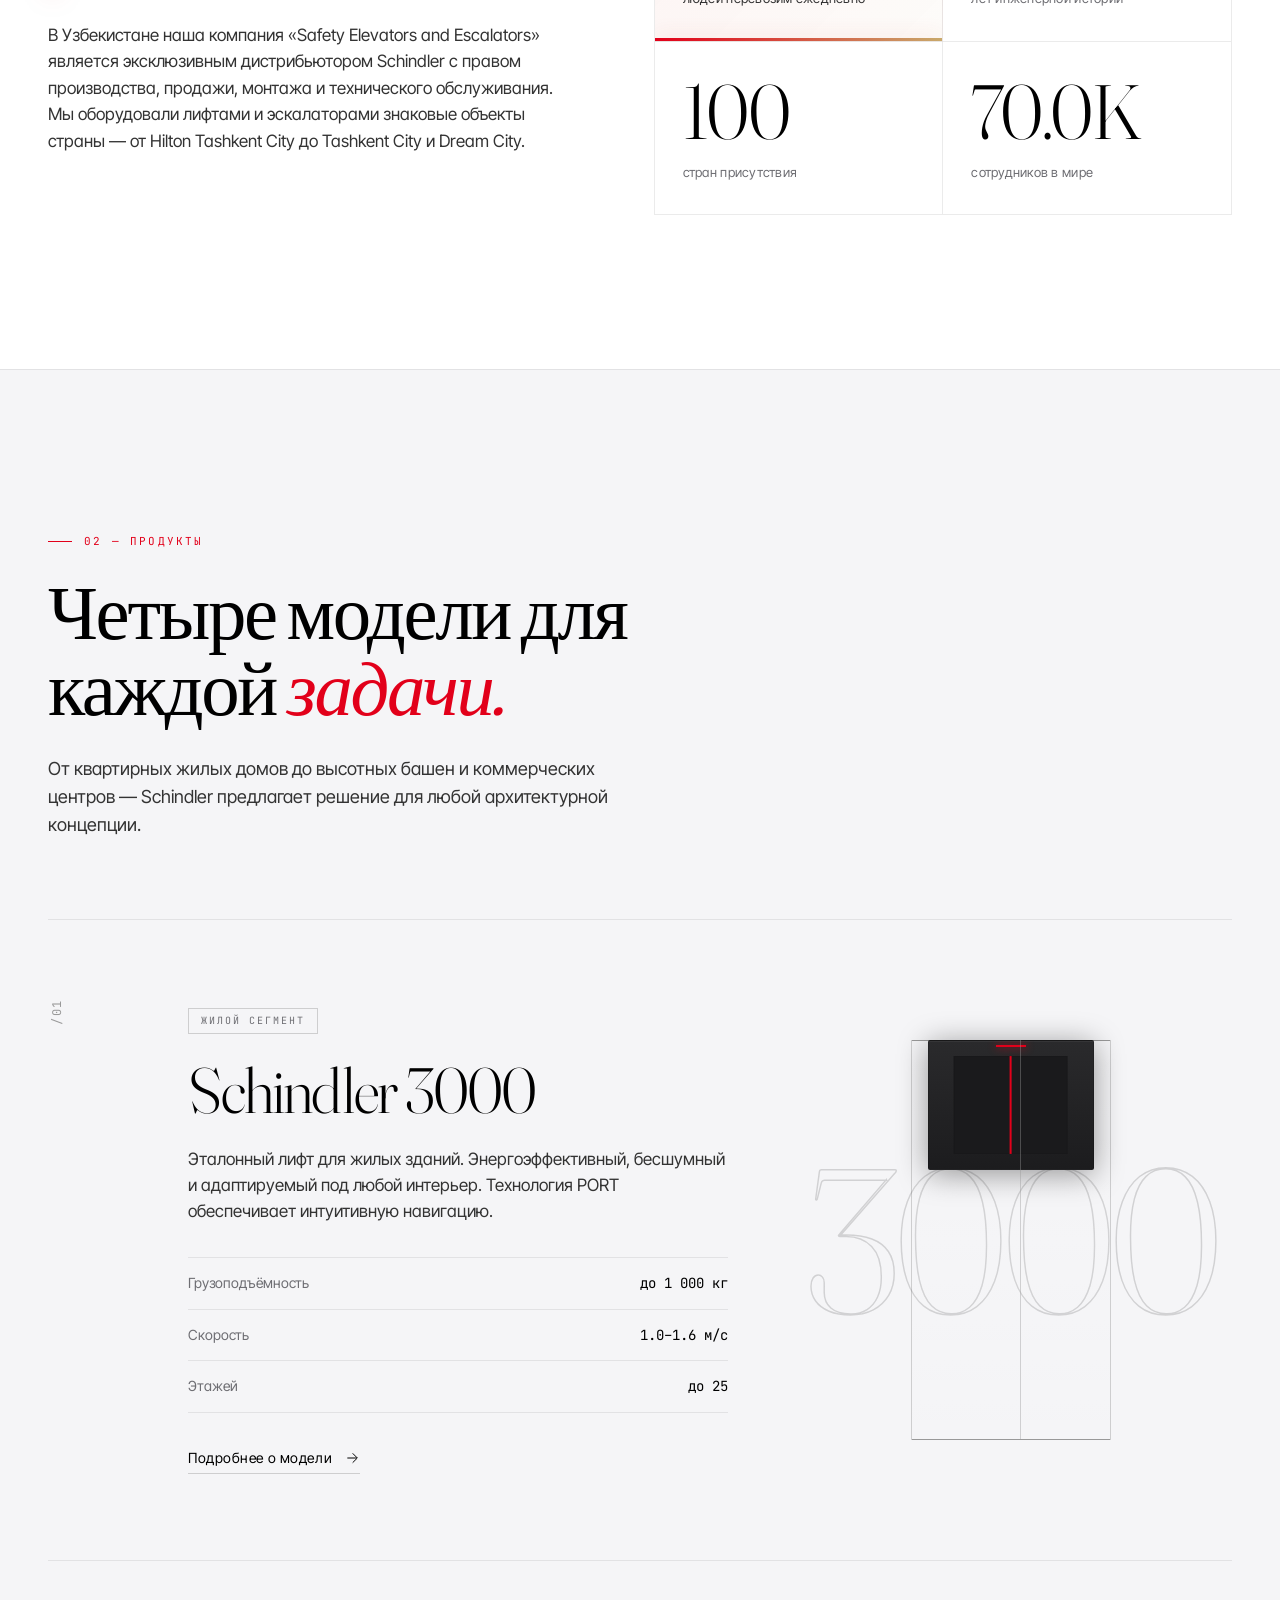
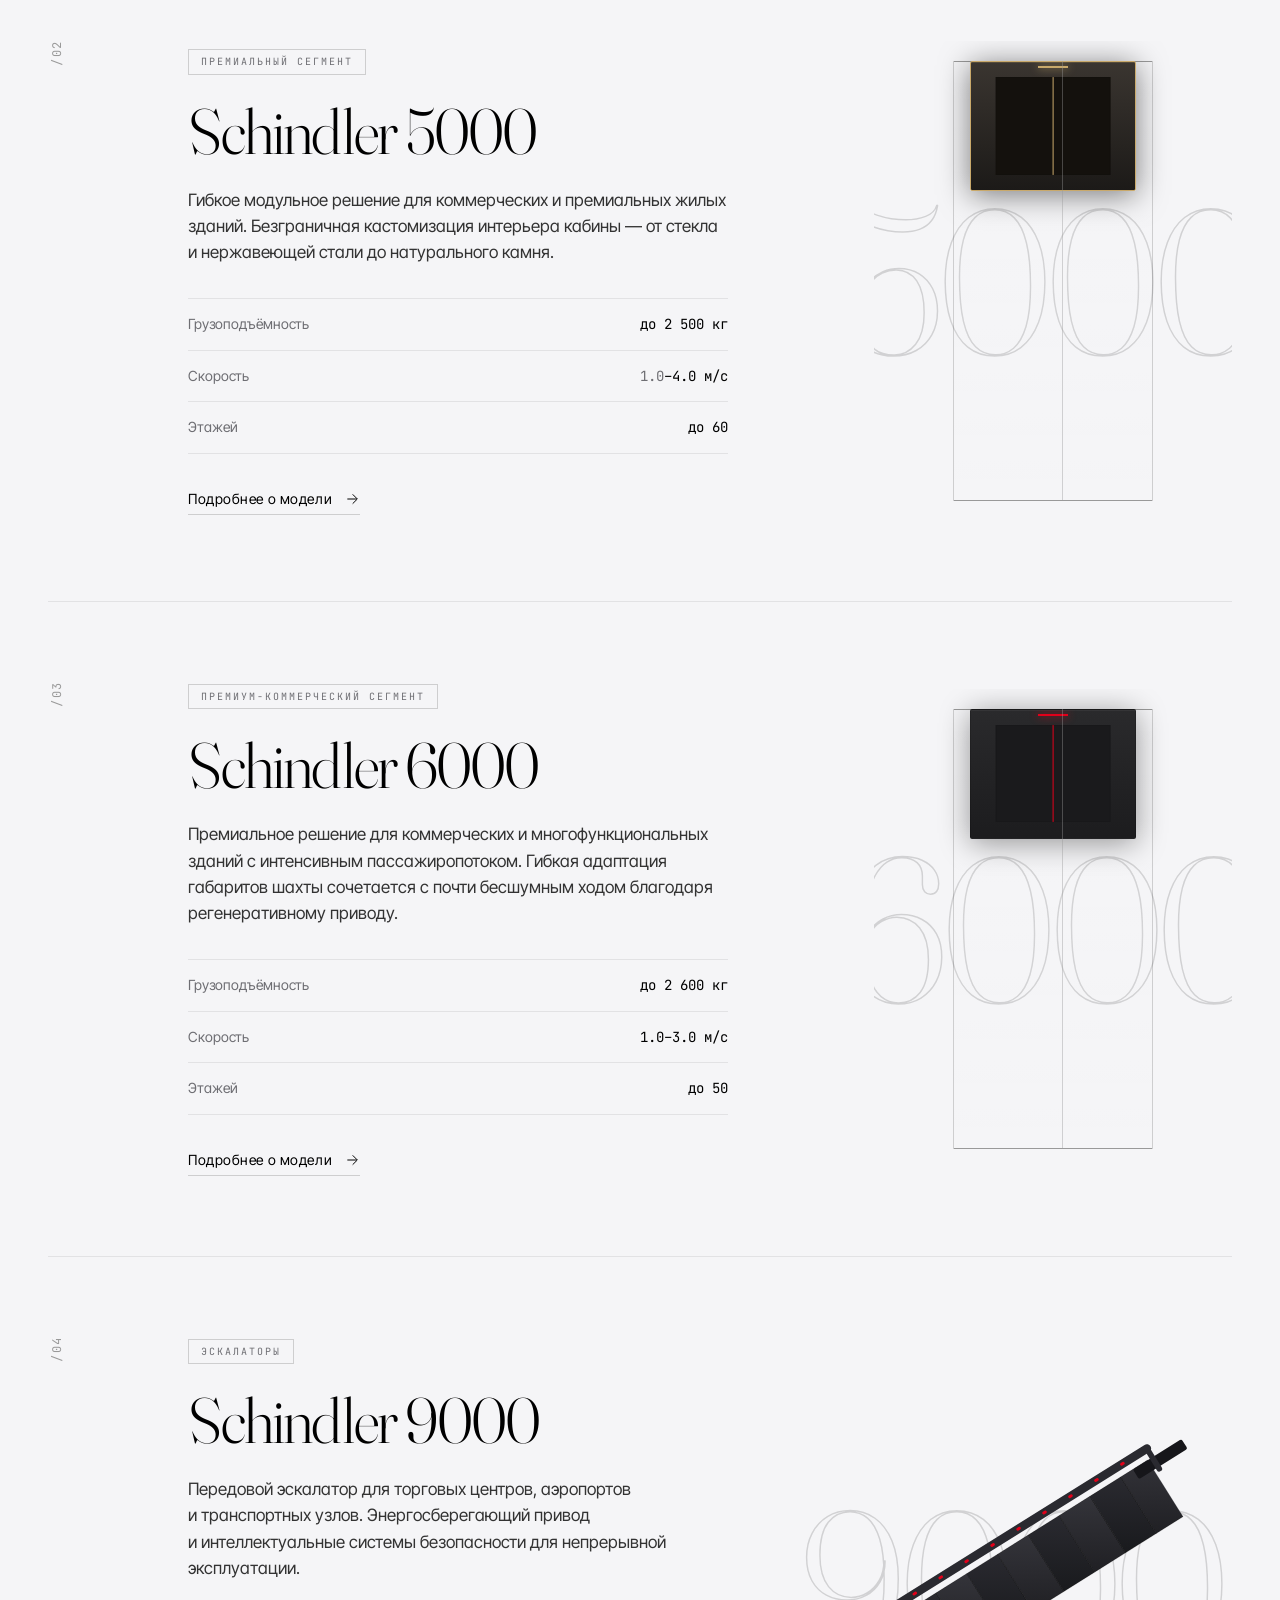
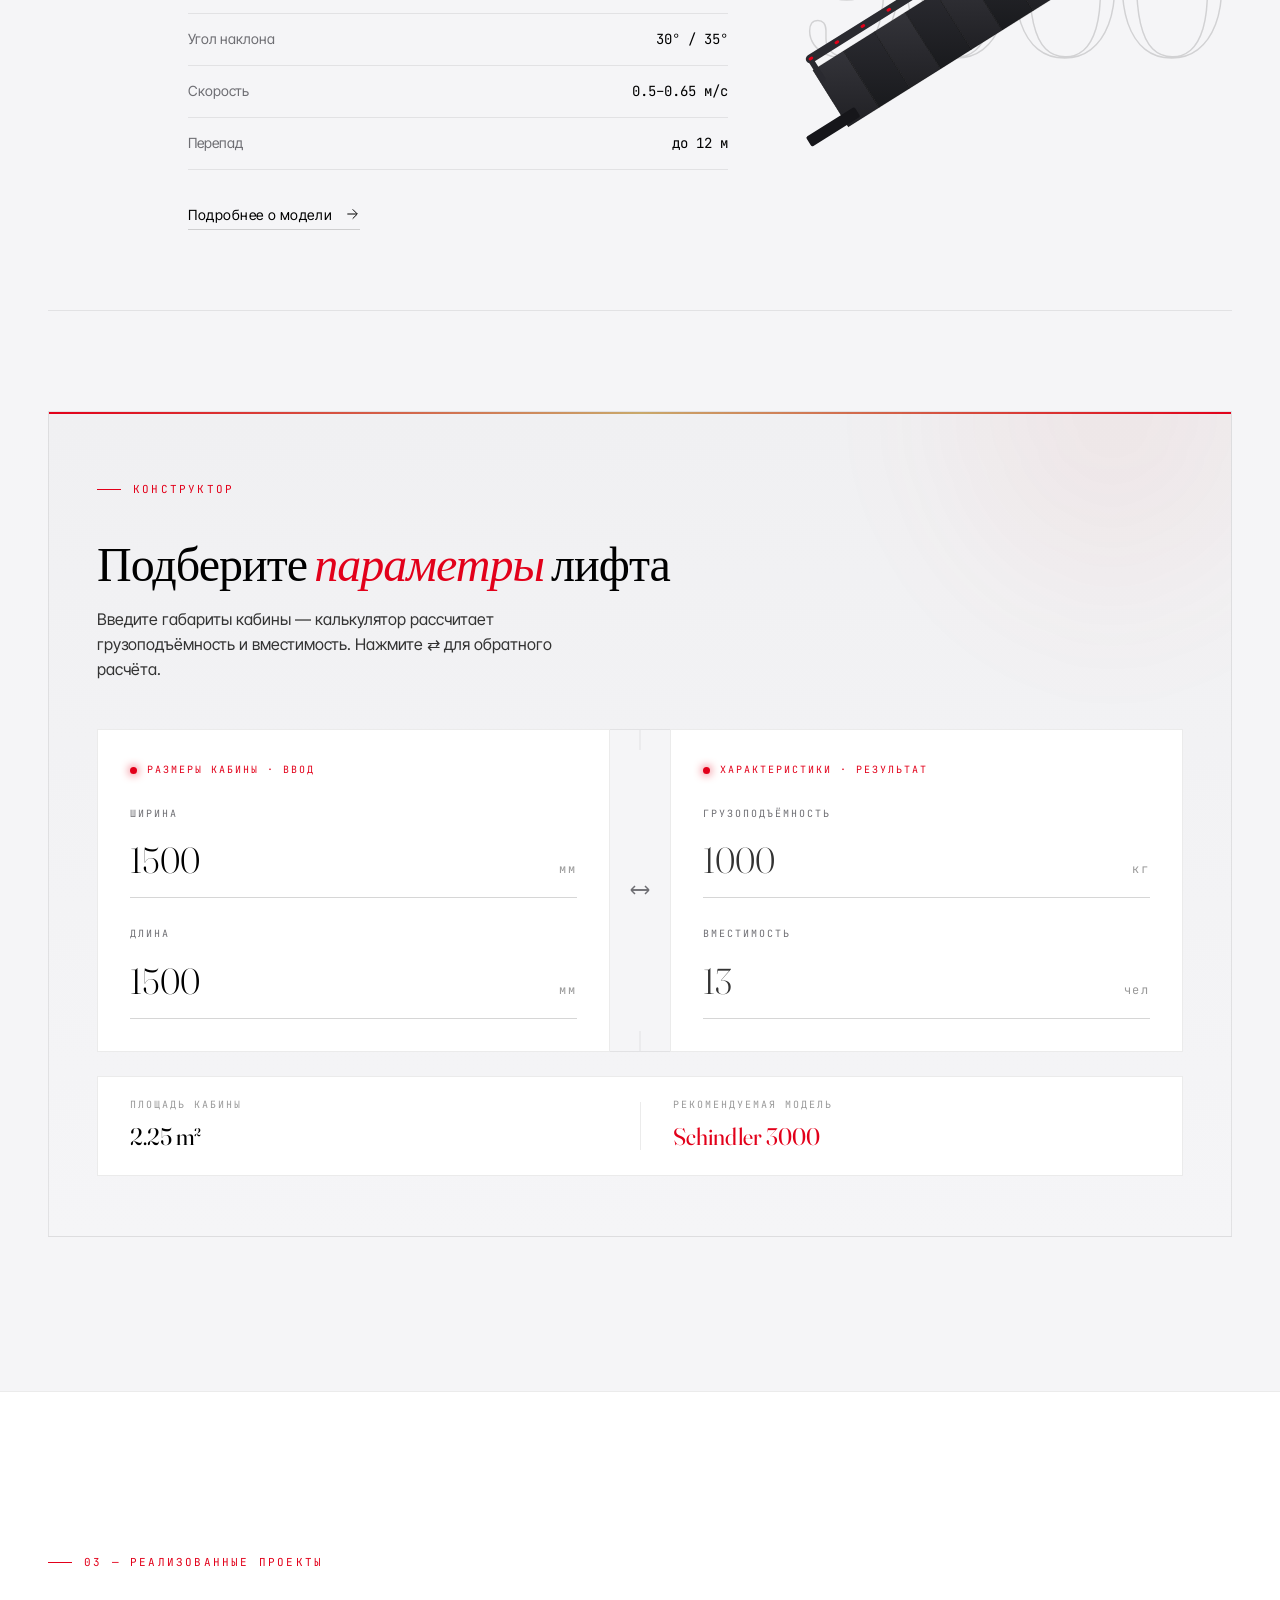
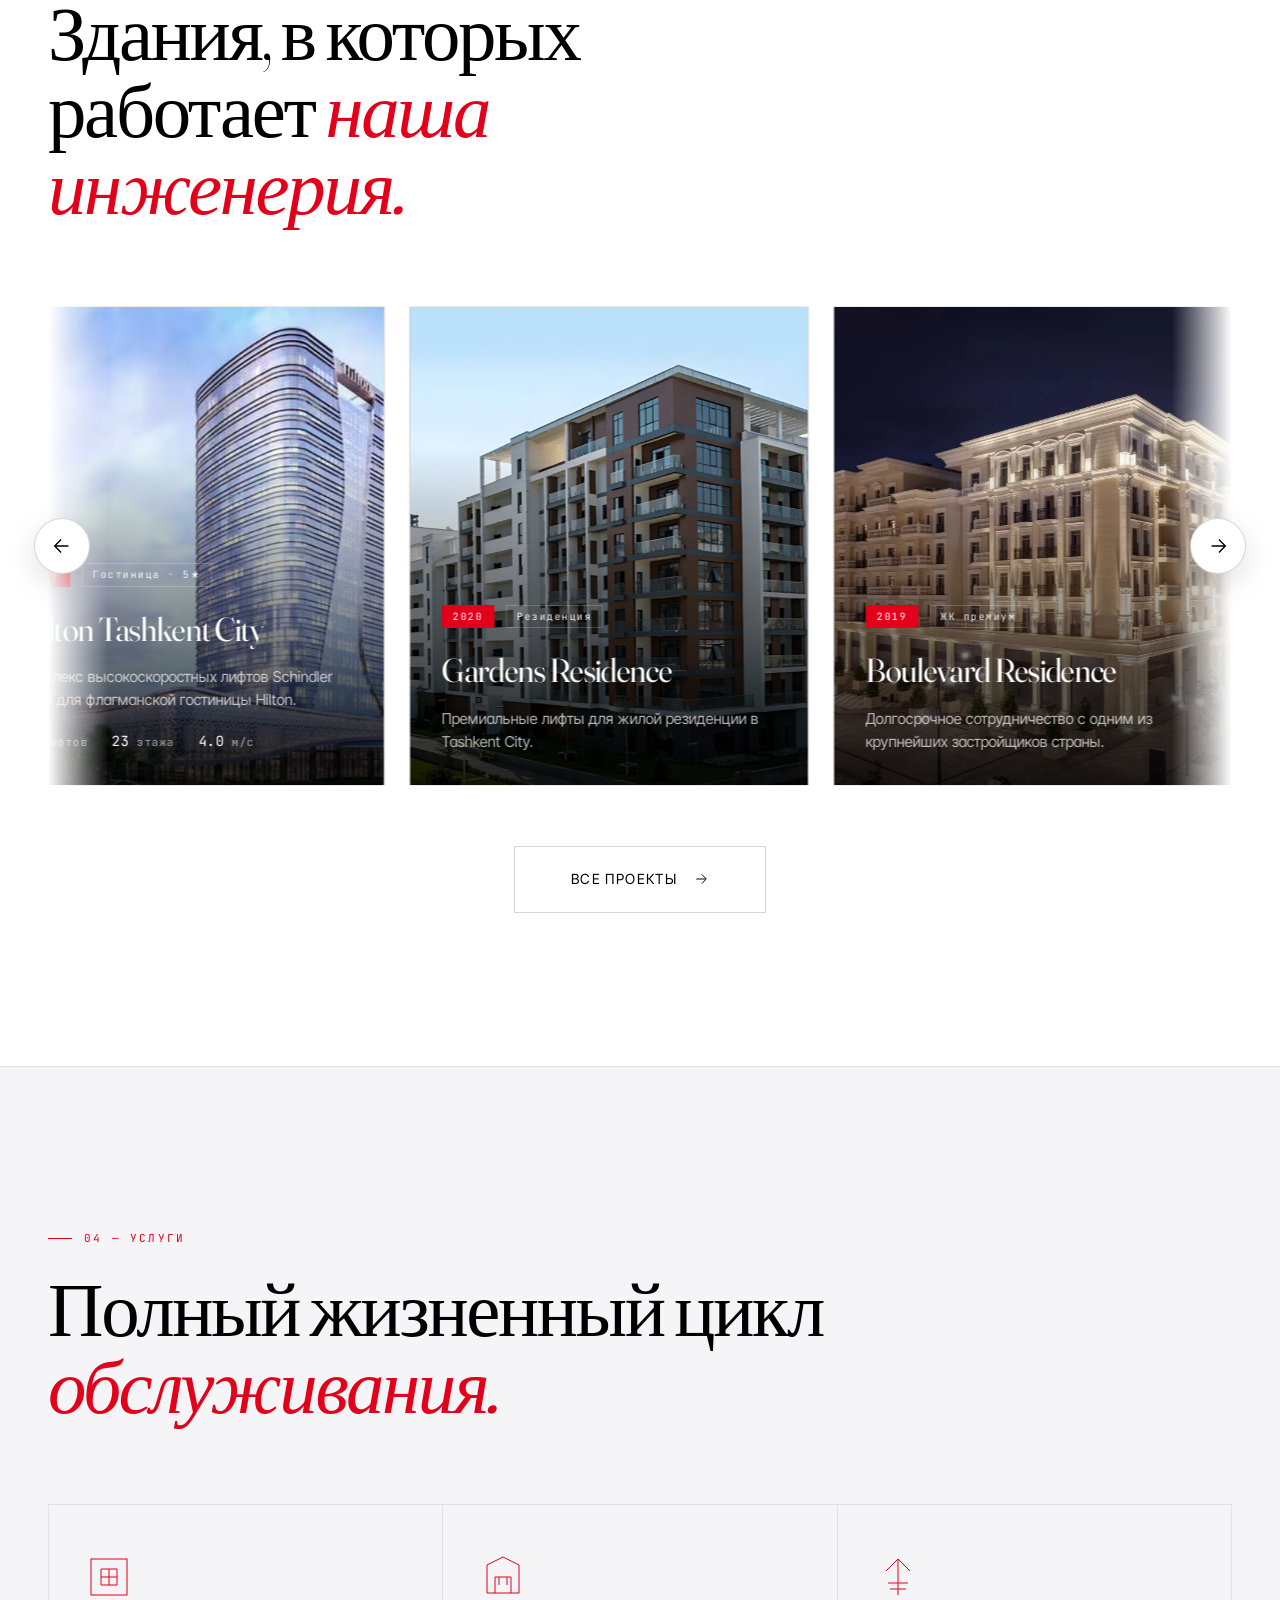
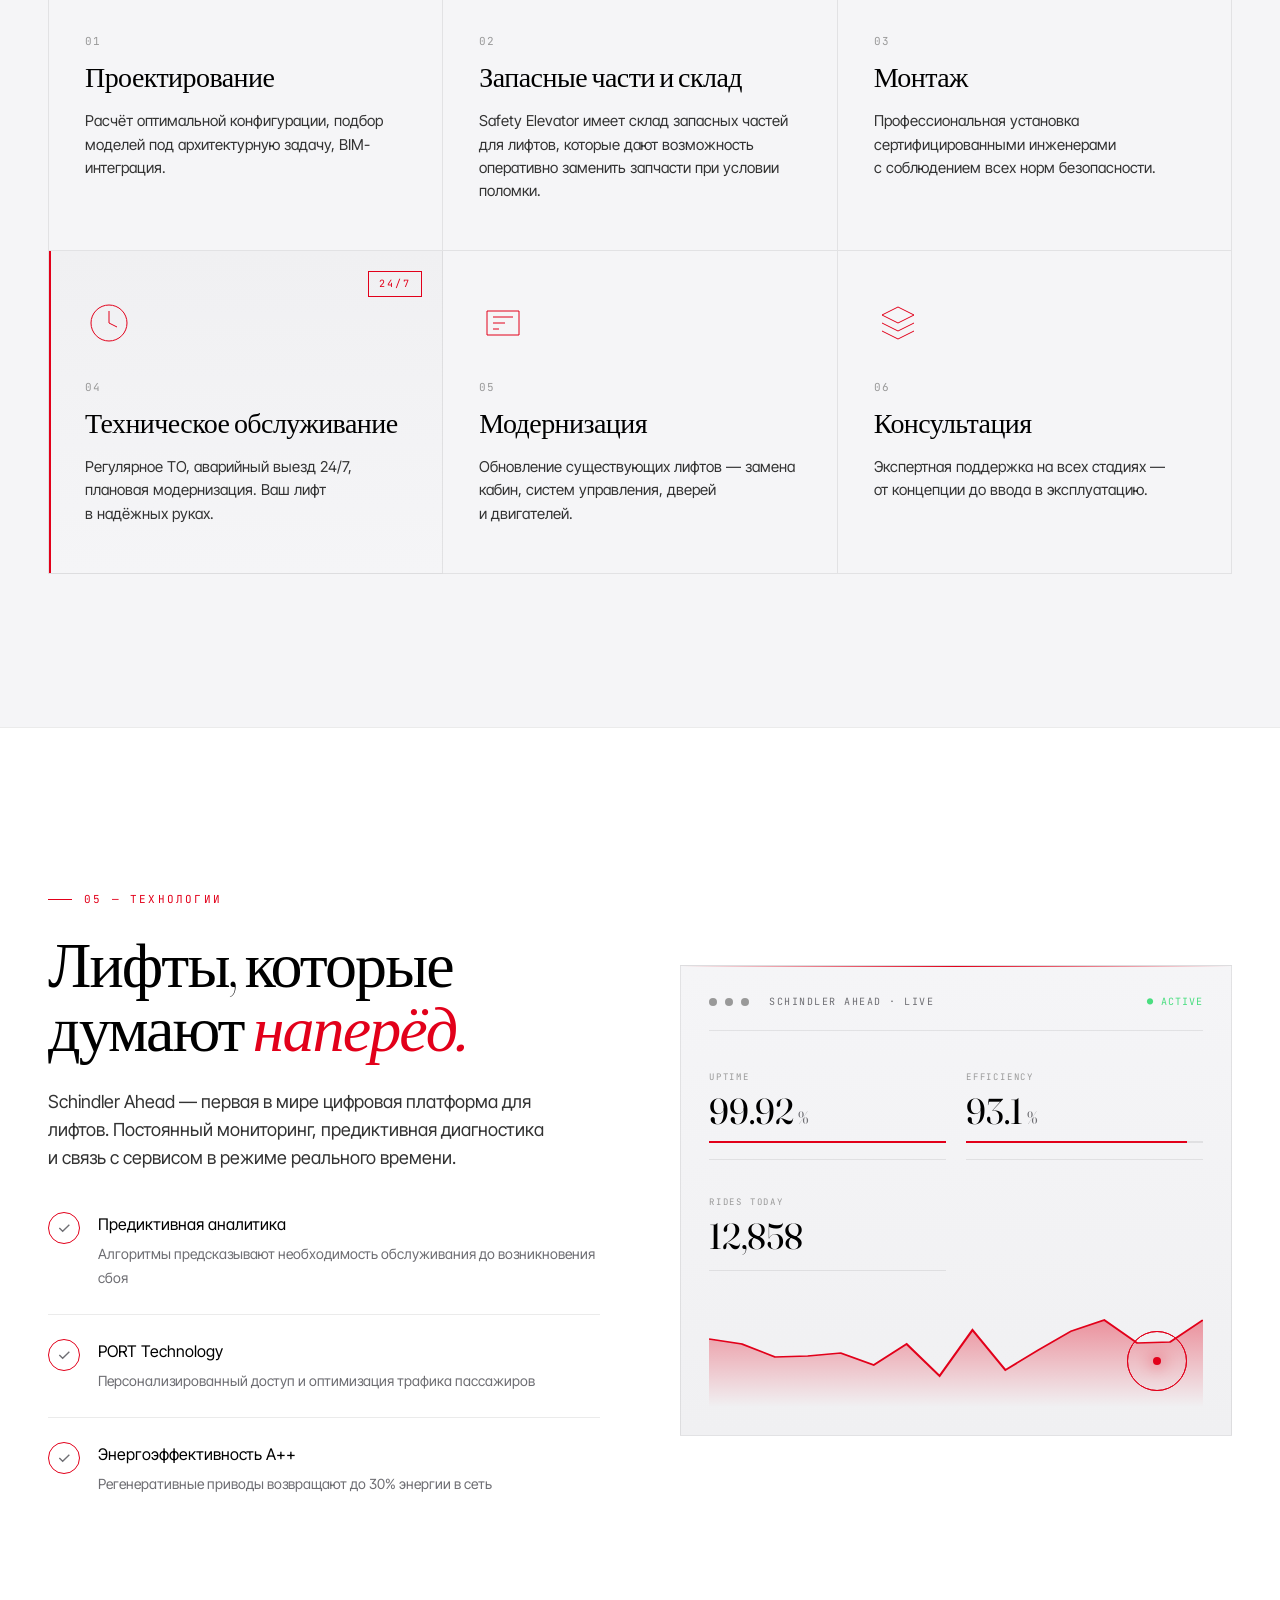
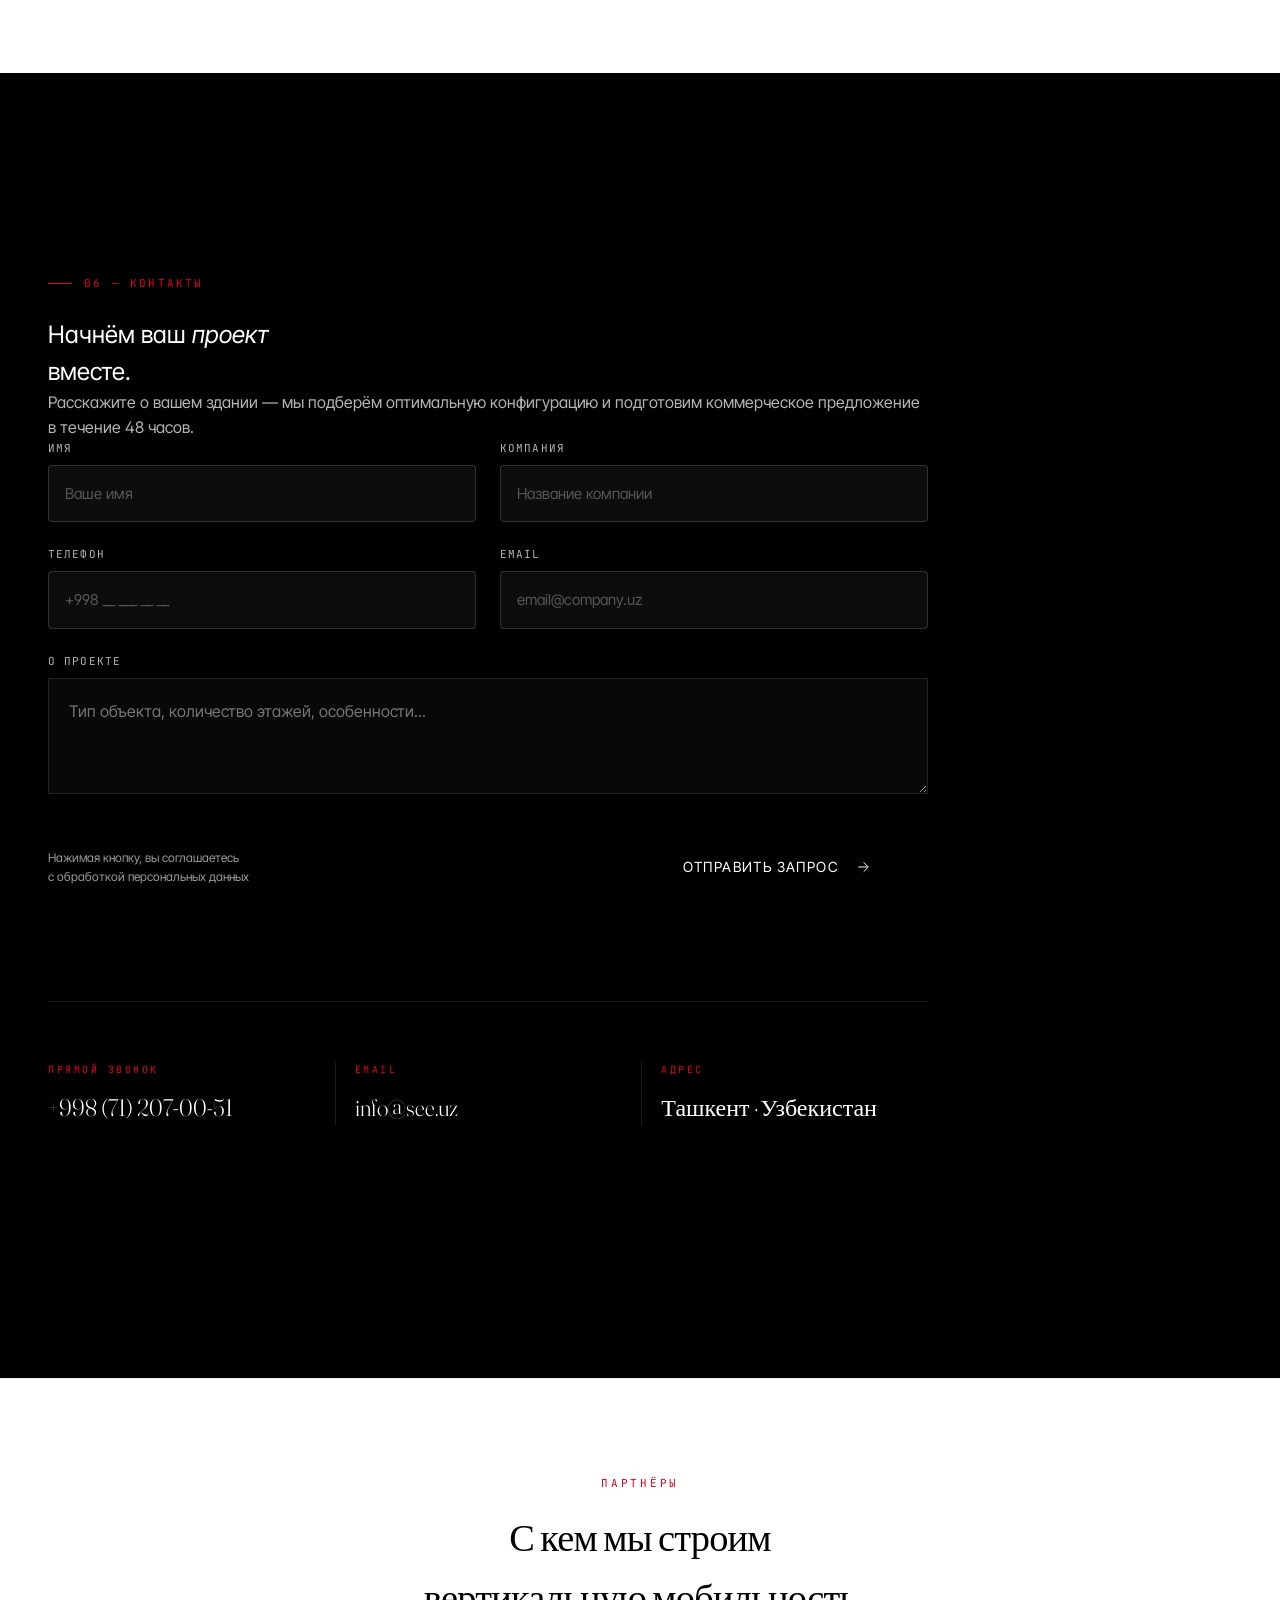
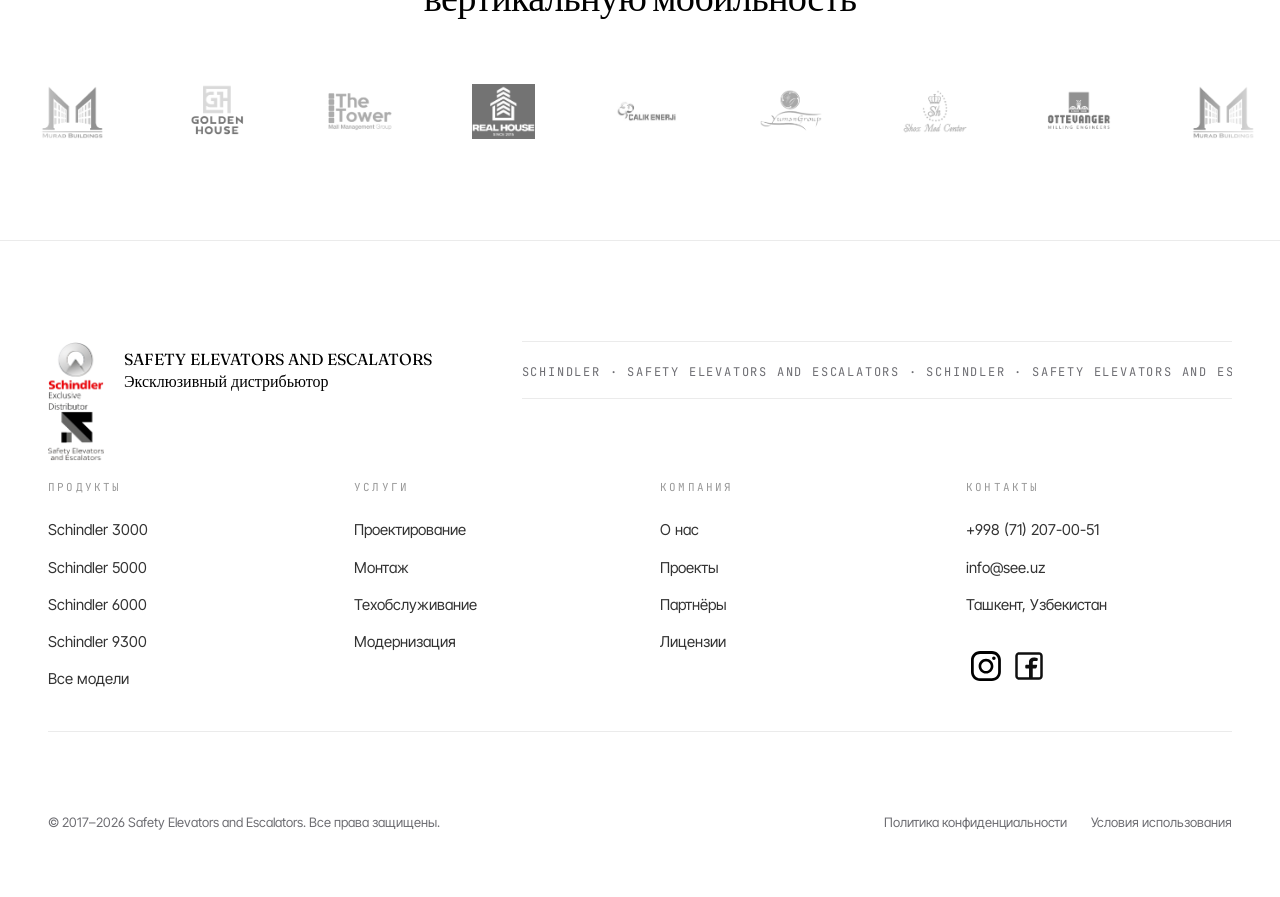
==== commit 22f56f37: "final shi" ====
--- a/index.html
+++ b/index.html
@@ -292,7 +292,7 @@
       <div class="section-head">
         <div class="section-num" data-i18n="prod.num">02 — Продукты</div>
         <h2 class="section-title" data-i18n-html="prod.title">
-          Три модели для каждой&nbsp;<em>задачи.</em>
+          Четыре модели для каждой&nbsp;<em>задачи.</em>
         </h2>
         <p class="section-sub" data-i18n="prod.sub">От&nbsp;квартирных жилых домов до&nbsp;высотных башен
           и&nbsp;коммерческих центров&nbsp;— Schindler предлагает решение для любой архитектурной концепции.</p>
@@ -300,7 +300,7 @@
 
       <div class="product-list">
         <!-- Product 1 -->
-        <article class="product visual-left" data-product="3300">
+        <article class="product visual-left" data-product="3000">
           <div class="product-num">/01</div>
           <div class="product-info">
             <div class="product-tag" data-i18n="p33.tag">Жилой сегмент</div>
@@ -386,8 +386,51 @@
         </article>
 
         <!-- Product 3 -->
+        <article class="product reverse" data-product="6000">
+          <div class="product-num">/03</div>
+          <div class="product-info">
+            <div class="product-tag" data-i18n="p60.tag">Премиум-коммерческий сегмент</div>
+            <h3 class="product-name">Schindler 6000</h3>
+            <p class="product-desc" data-i18n="p60.desc">Премиальное решение для коммерческих и&nbsp;многофункциональных
+              зданий с&nbsp;интенсивным пассажиропотоком. Гибкая адаптация габаритов шахты сочетается с&nbsp;почти
+              бесшумным ходом благодаря регенеративному приводу.</p>
+            <ul class="product-specs">
+              <li><span data-i18n="p60.s1l">Грузоподъёмность</span><b data-i18n="p60.s1v">до 2&nbsp;600&nbsp;кг</b></li>
+              <li><span data-i18n="p60.s2l">Скорость</span><b data-i18n="p60.s2v">1.0–3.0 м/с</b></li>
+              <li><span data-i18n="p60.s3l">Этажей</span><b data-i18n="p60.s3v">до 50</b></li>
+            </ul>
+            <a href="docs/schindler-6000.pdf" target="_blank" rel="noopener" class="link-arrow"
+              data-pdf="docs/schindler-6000.pdf" data-pdf-title="Schindler 6000" data-pdf-tag="Премиум-коммерческий сегмент · EPD">
+              <span data-i18n="p60.link">Подробнее о модели</span>
+              <svg viewBox="0 0 24 24" fill="none" stroke="currentColor" stroke-width="1.5">
+                <path d="M5 12h14M13 5l7 7-7 7" />
+              </svg>
+            </a>
+          </div>
+          <div class="product-visual">
+            <div class="product-shaft tall">
+              <div class="product-cab">
+                <div class="product-cab-doors"></div>
+                <div class="product-cab-light"></div>
+              </div>
+              <div class="product-cables"></div>
+            </div>
+            <div class="product-tag-floating">6000</div>
+            <div class="product-hover-info">
+              <div class="hover-info-row"><span data-i18n="p60.h1l">Тип</span><b data-i18n="p60.h1v">Пассажирский</b>
+              </div>
+              <div class="hover-info-row"><span data-i18n="p60.h2l">Привод</span><b
+                  data-i18n="p60.h2v">Безредукторный</b></div>
+              <div class="hover-info-row"><span data-i18n="p60.h3l">Энергокласс</span><b data-i18n="p60.h3v">A</b></div>
+              <div class="hover-info-row"><span data-i18n="p60.h4l">Уровень шума</span><b
+                  data-i18n="p60.h4v">50–60 дБ</b></div>
+            </div>
+          </div>
+        </article>
+
+        <!-- Product 4 -->
         <article class="product" data-product="9000">
-          <div class="product-num">/03</div>
+          <div class="product-num">/04</div>
           <div class="product-info">
             <div class="product-tag" data-i18n="p93.tag">Эскалаторы</div>
             <h3 class="product-name">Schindler 9000</h3>
@@ -542,7 +585,7 @@
           <div class="constructor-result-divider"></div>
           <div class="constructor-result-item">
             <span class="constructor-result-label" data-i18n="calc.model">Рекомендуемая модель</span>
-            <span class="constructor-result-value constructor-result-model" id="calc-model">Schindler 3300</span>
+            <span class="constructor-result-value constructor-result-model" id="calc-model">Schindler 3000</span>
           </div>
         </div>
       </div>
@@ -1273,8 +1316,9 @@
       <div class="footer-grid">
         <div class="footer-col">
           <h4 data-i18n="ft.c1">Продукты</h4>
-          <a href="#products">Schindler 3300</a>
-          <a href="#products">Schindler 5500</a>
+          <a href="#products">Schindler 3000</a>
+          <a href="#products">Schindler 5000</a>
+          <a href="#products">Schindler 6000</a>
           <a href="#products">Schindler 9300</a>
           <a href="#products" data-i18n="ft.c1l4">Все модели</a>
         </div>
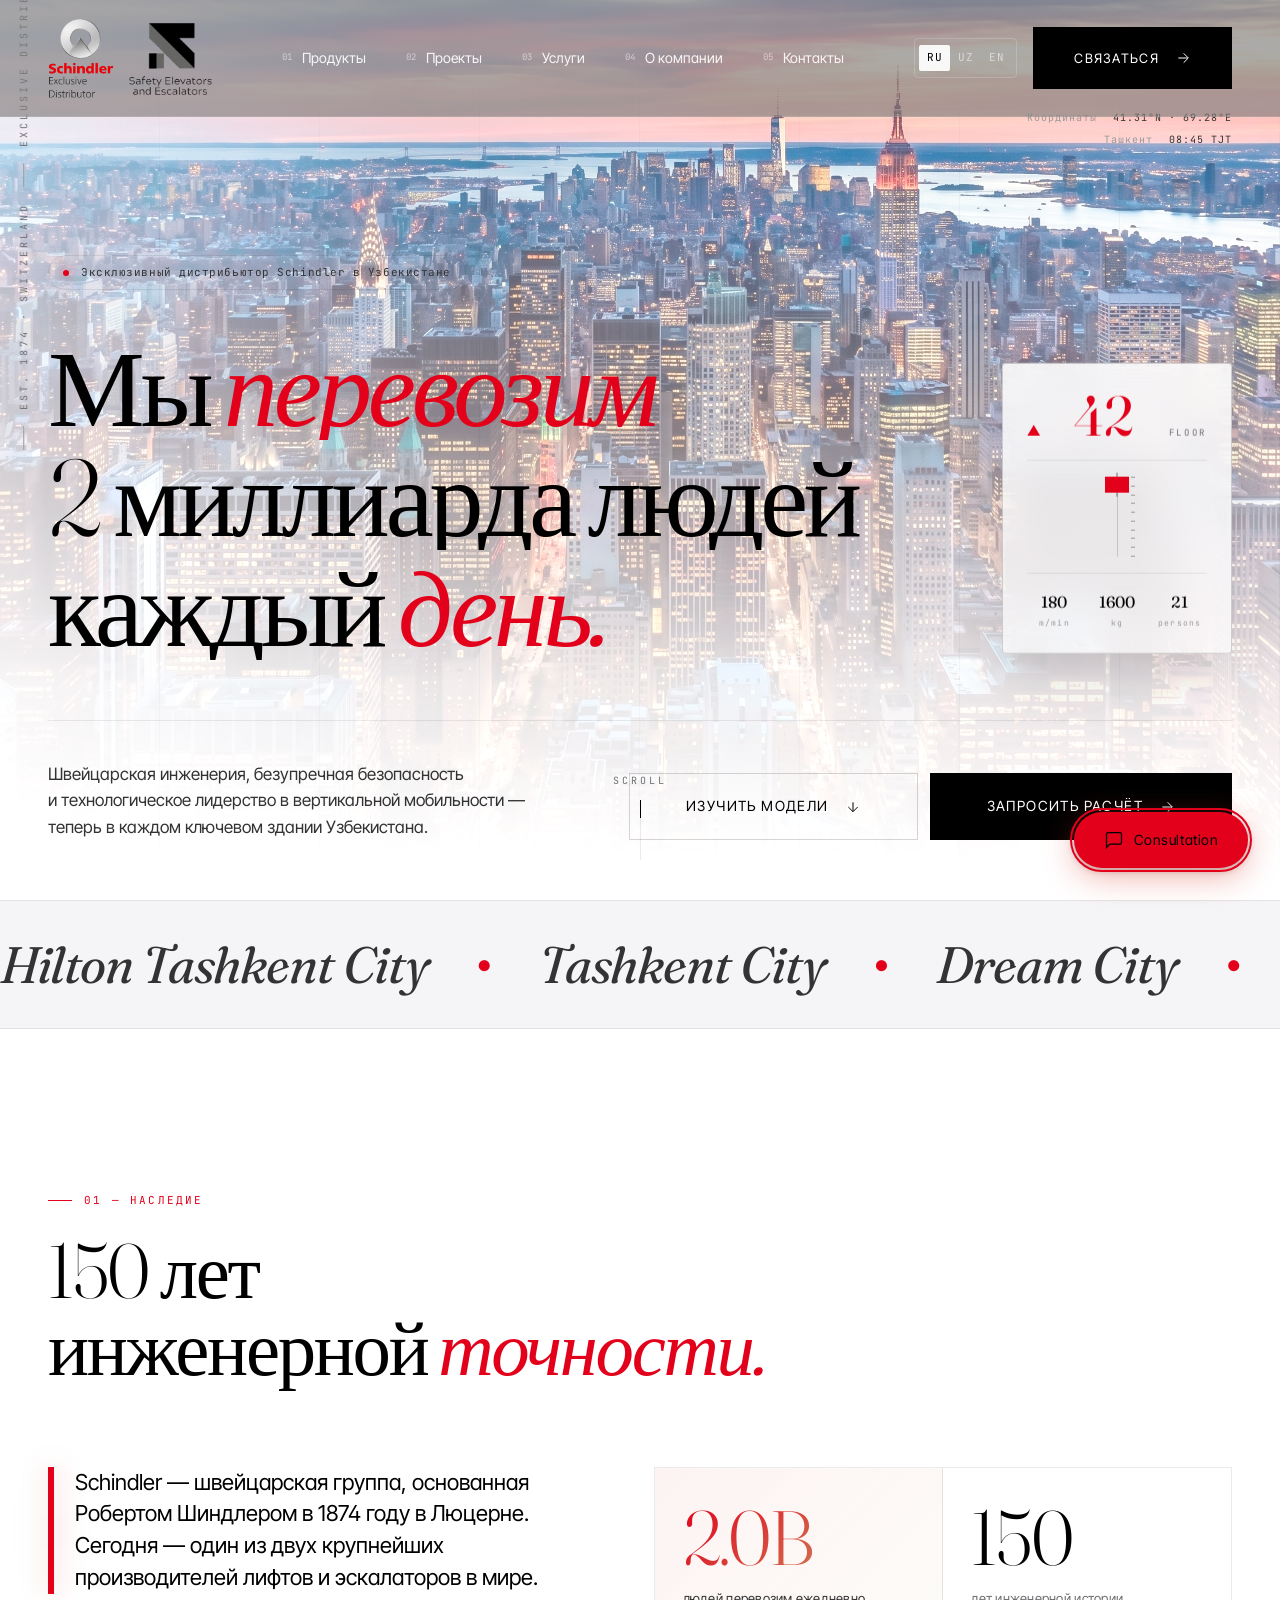
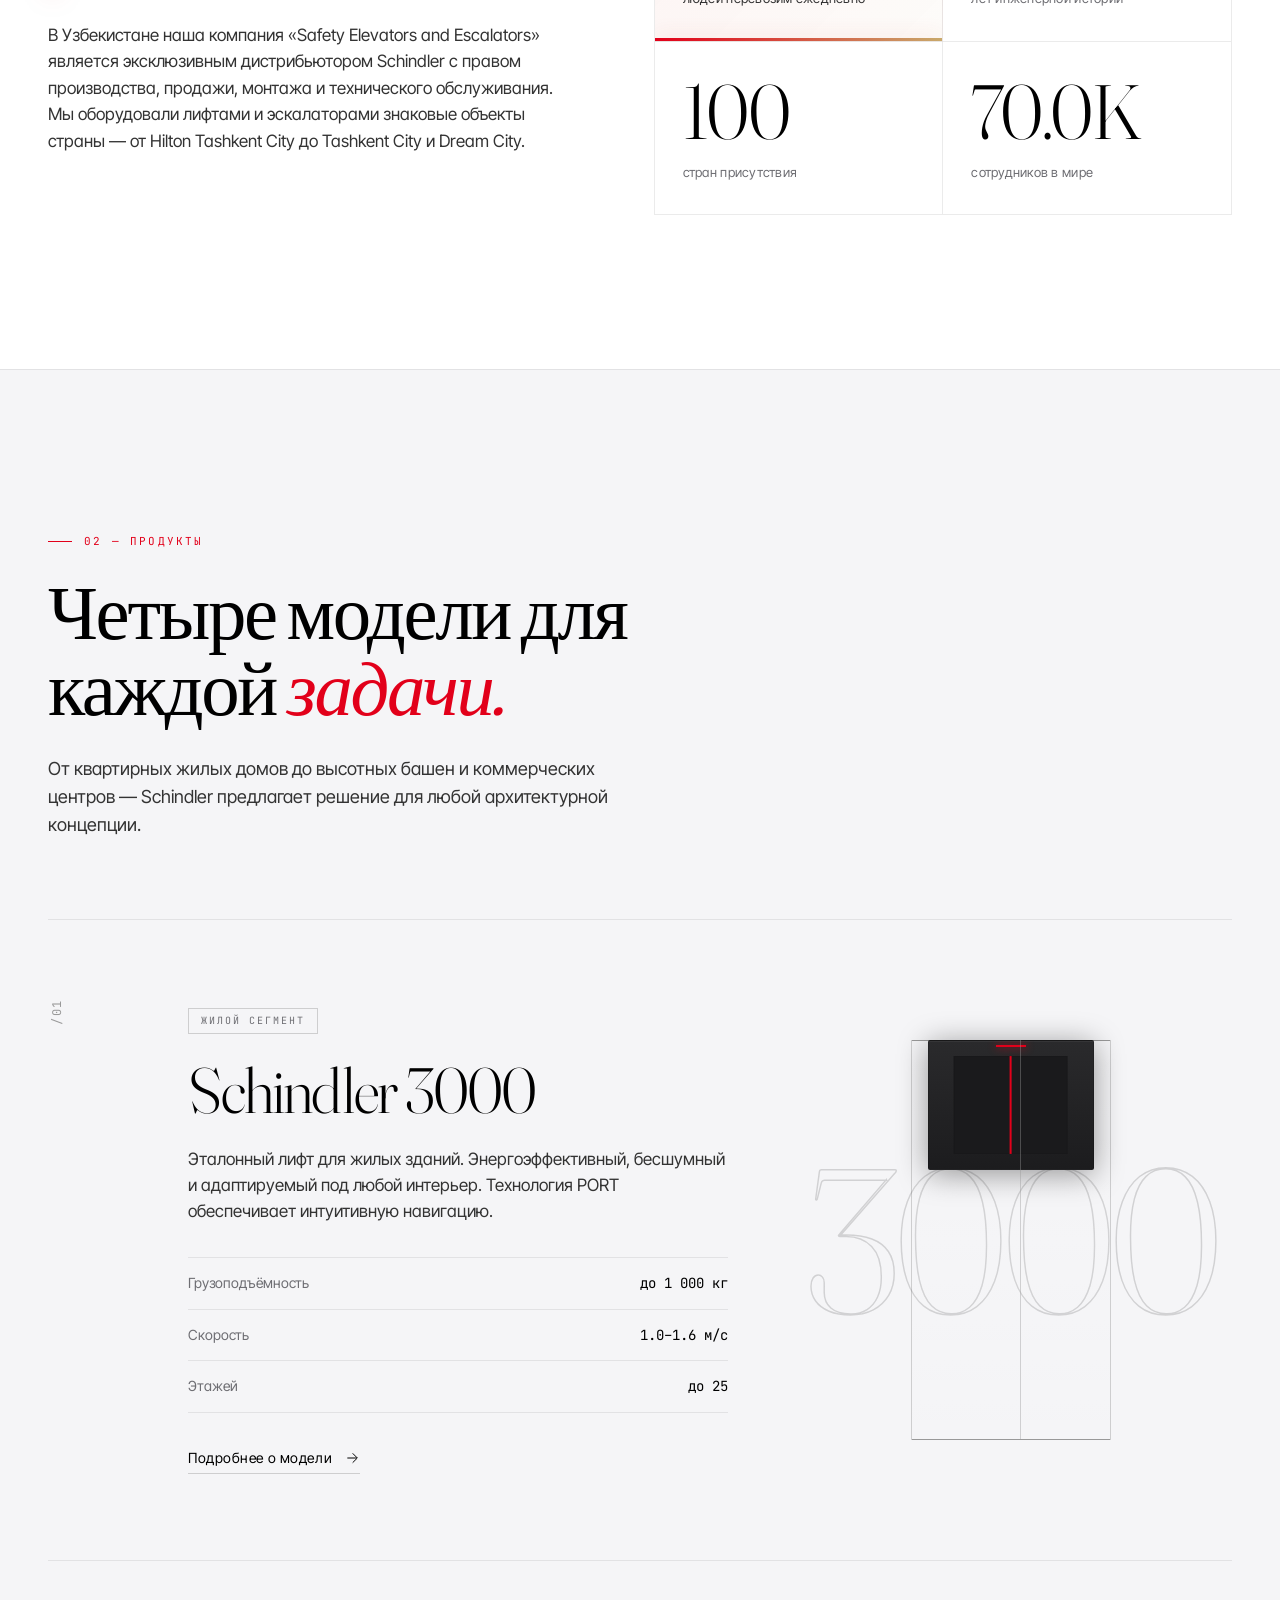
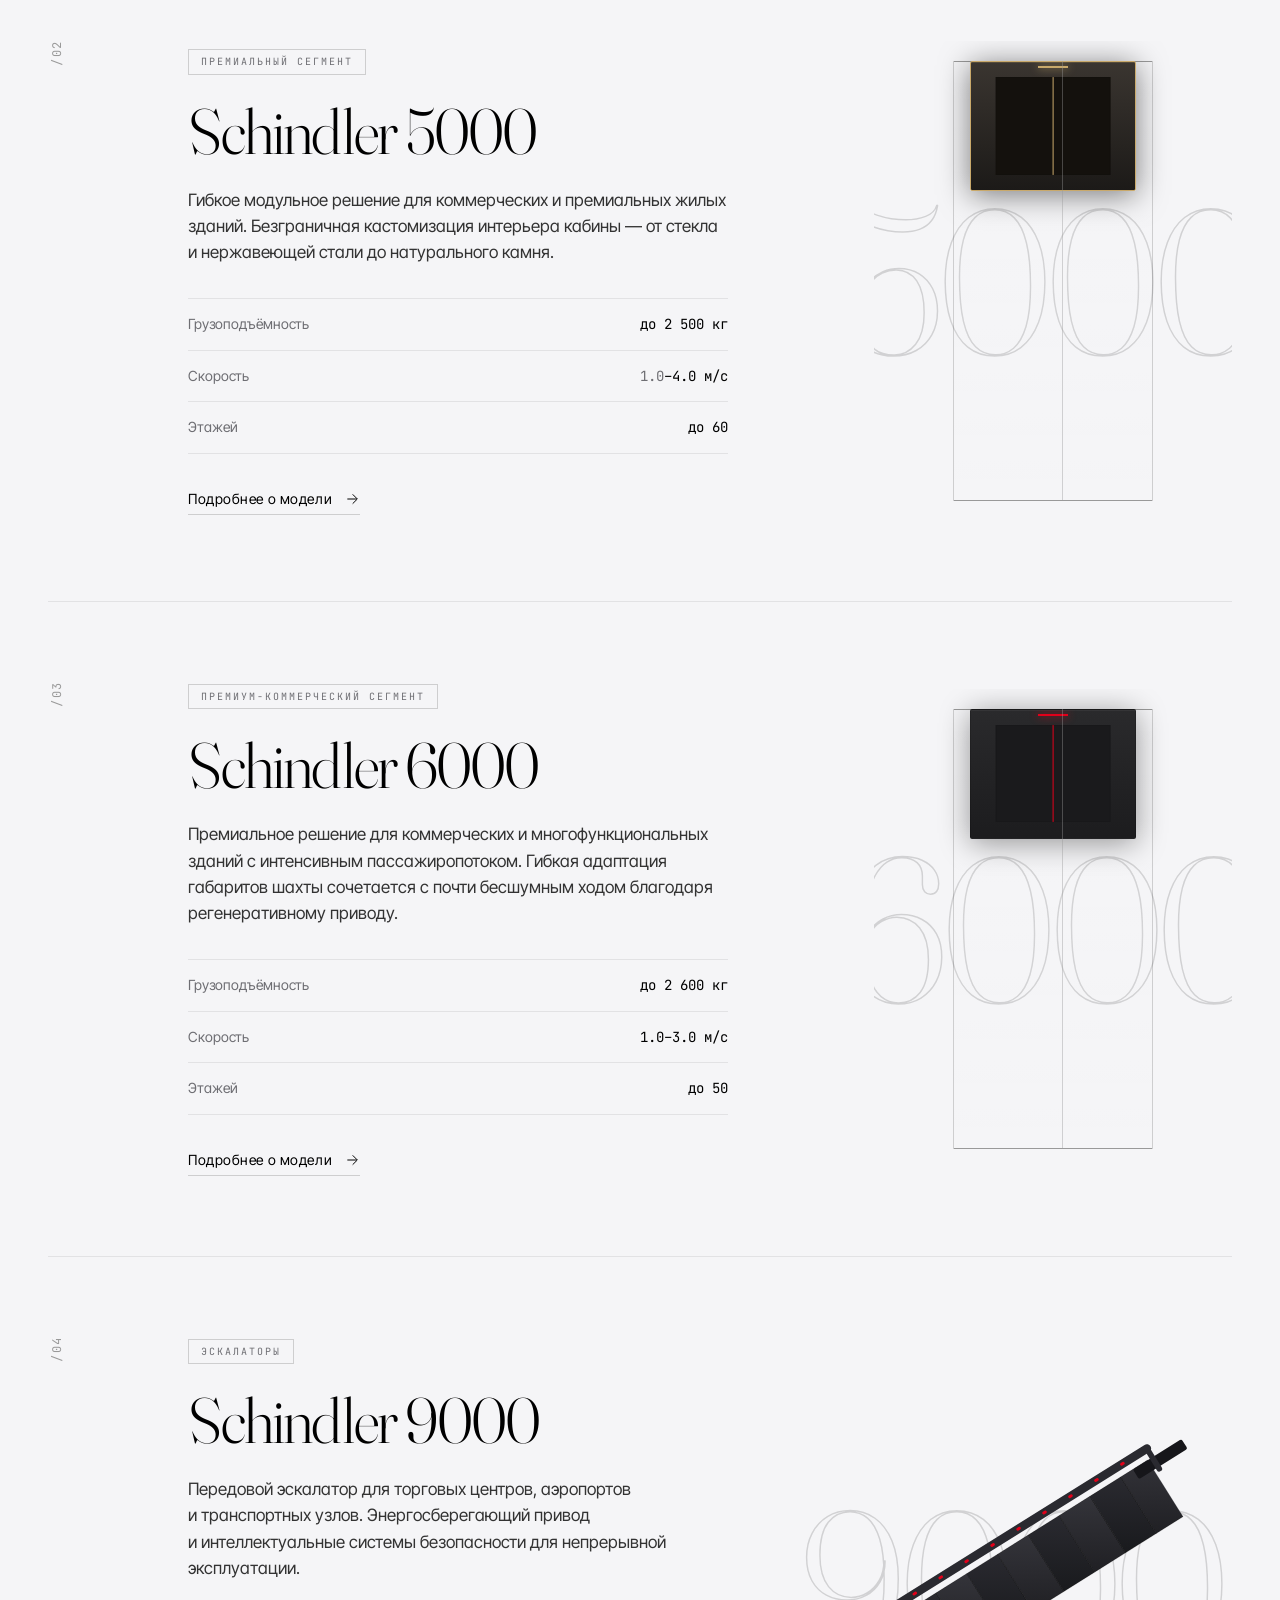
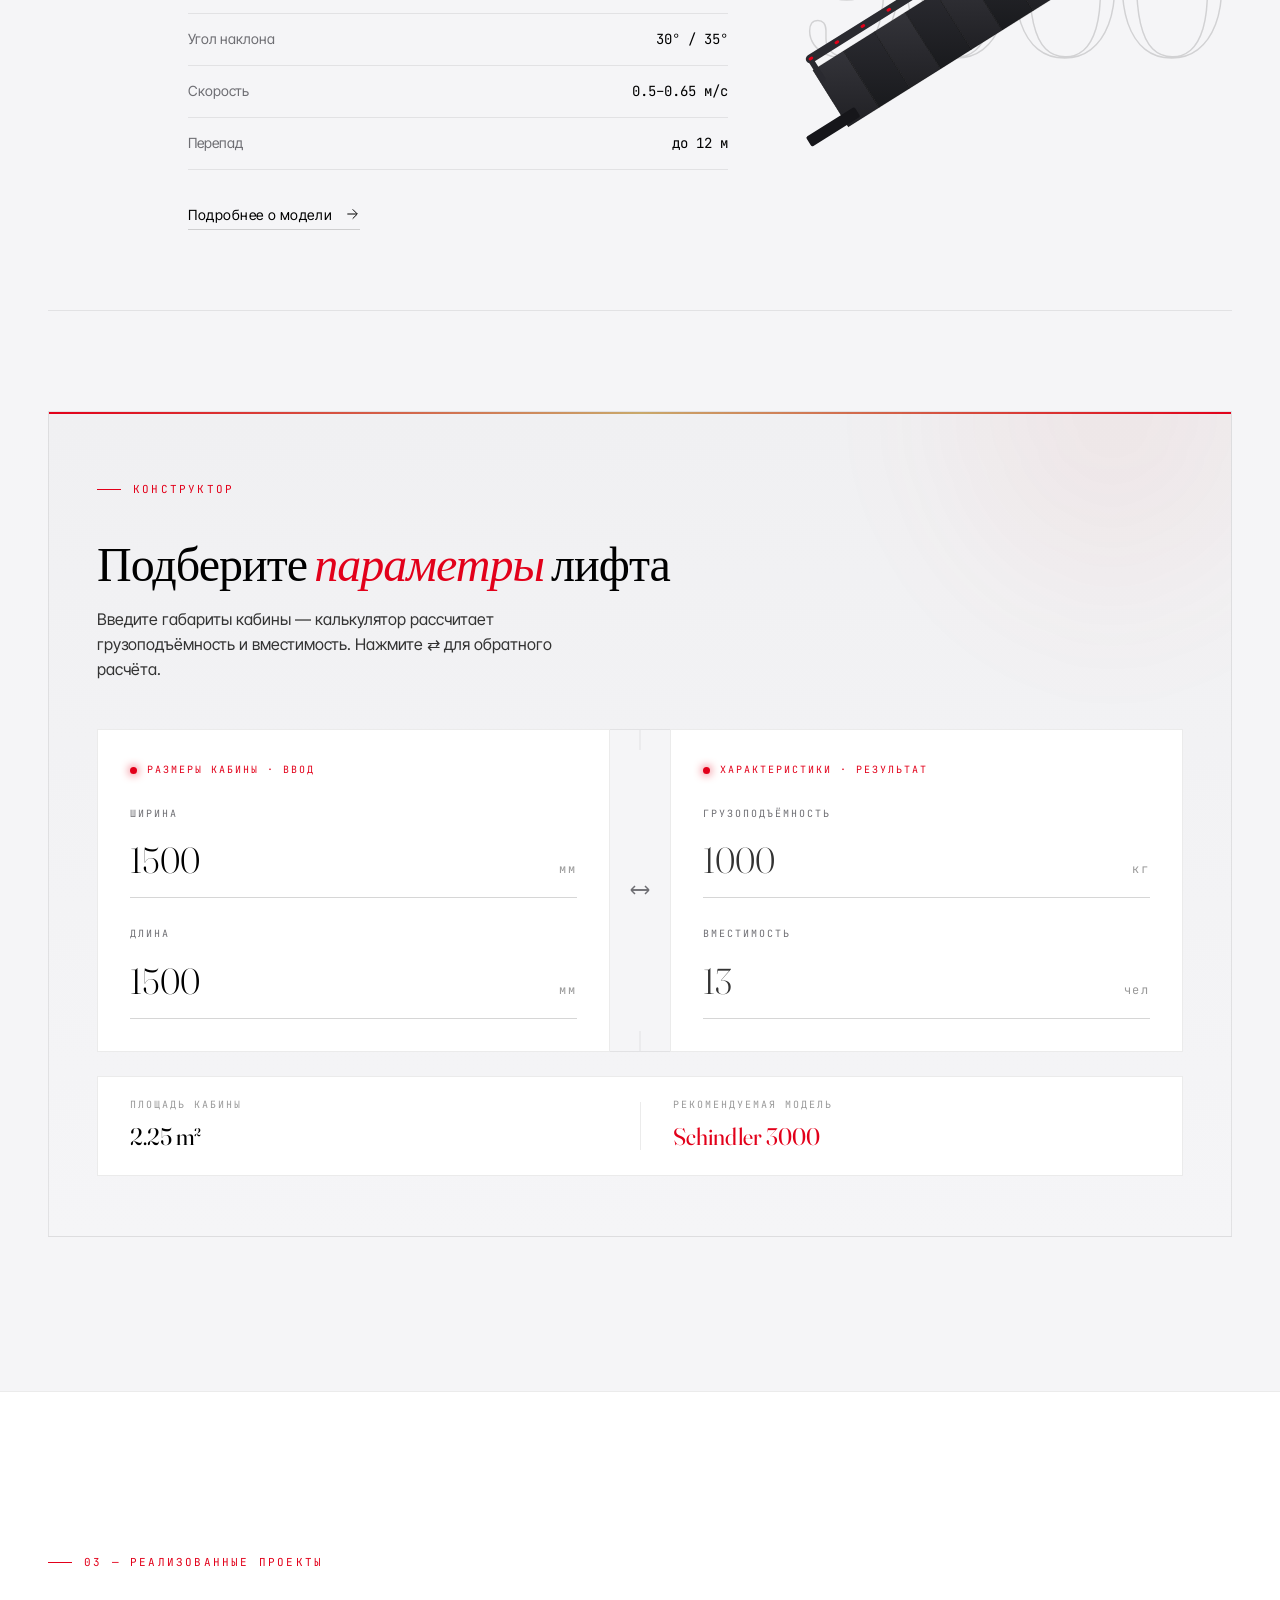
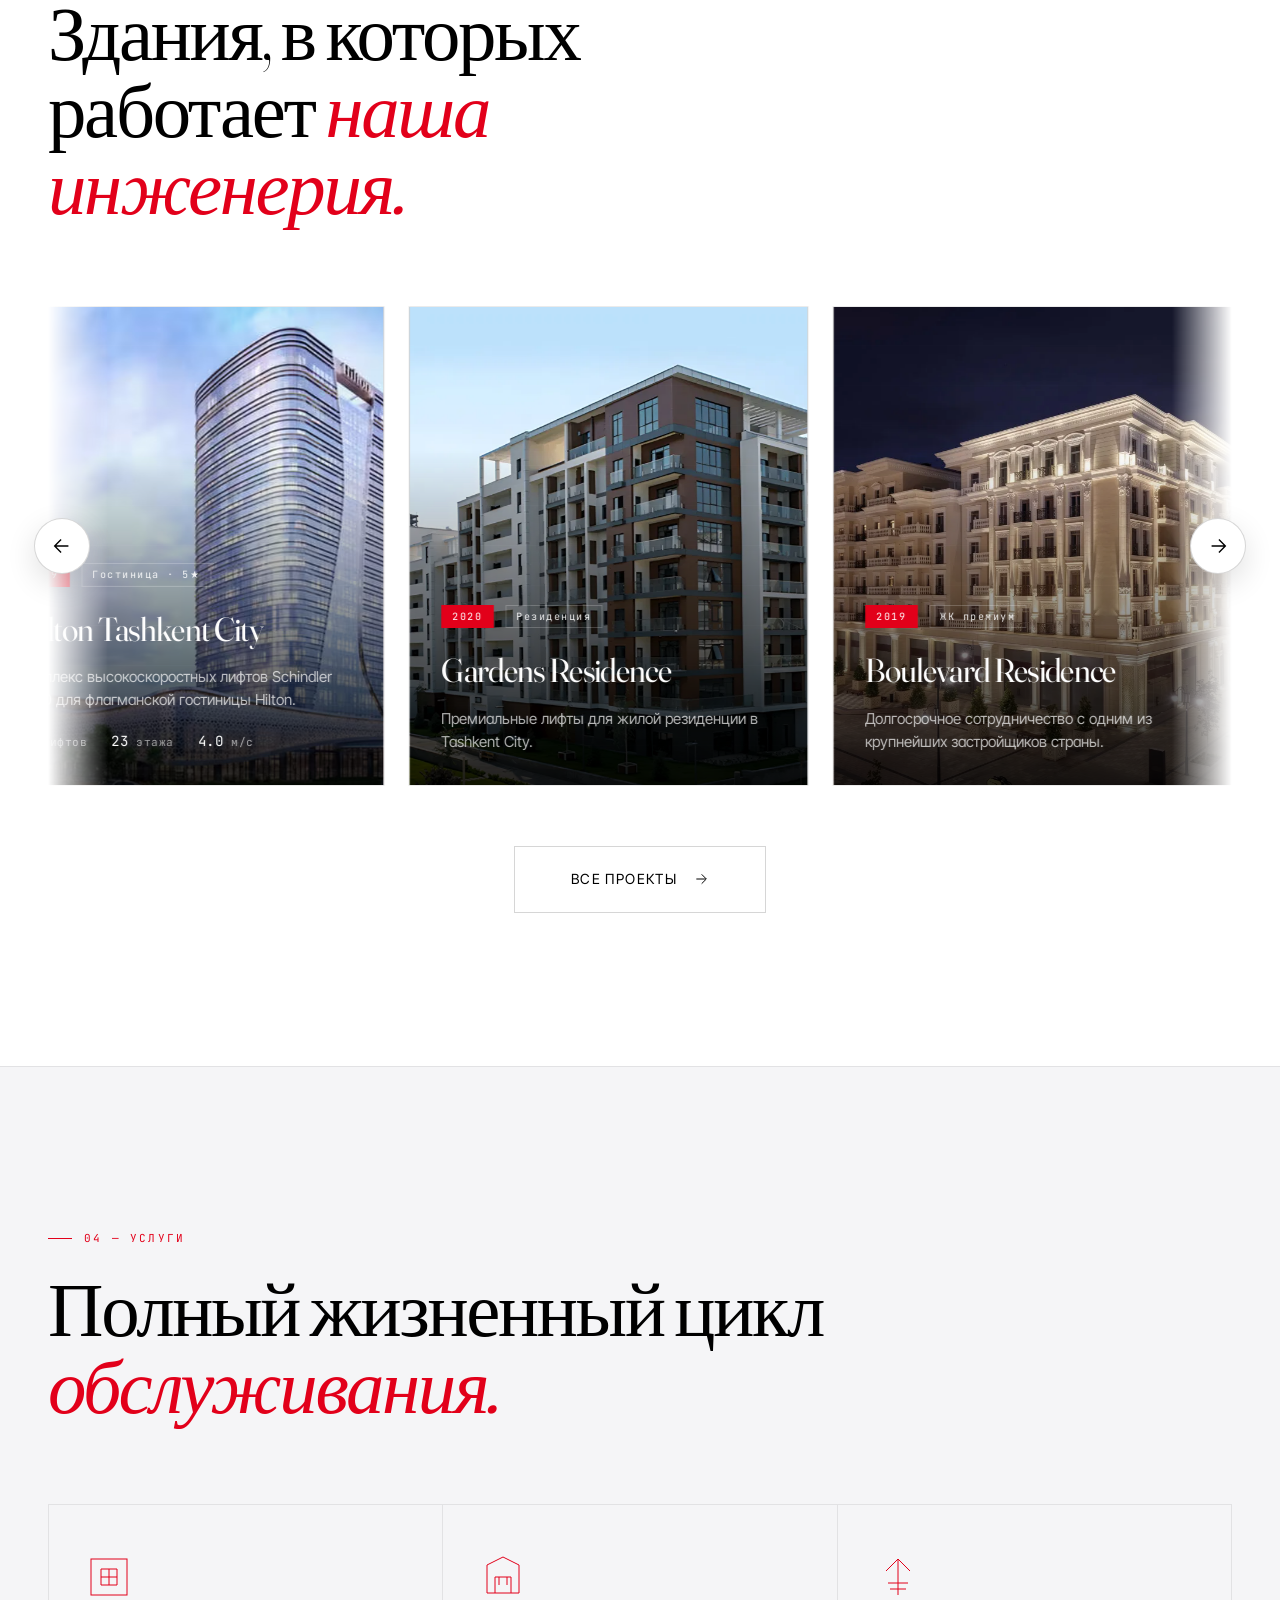
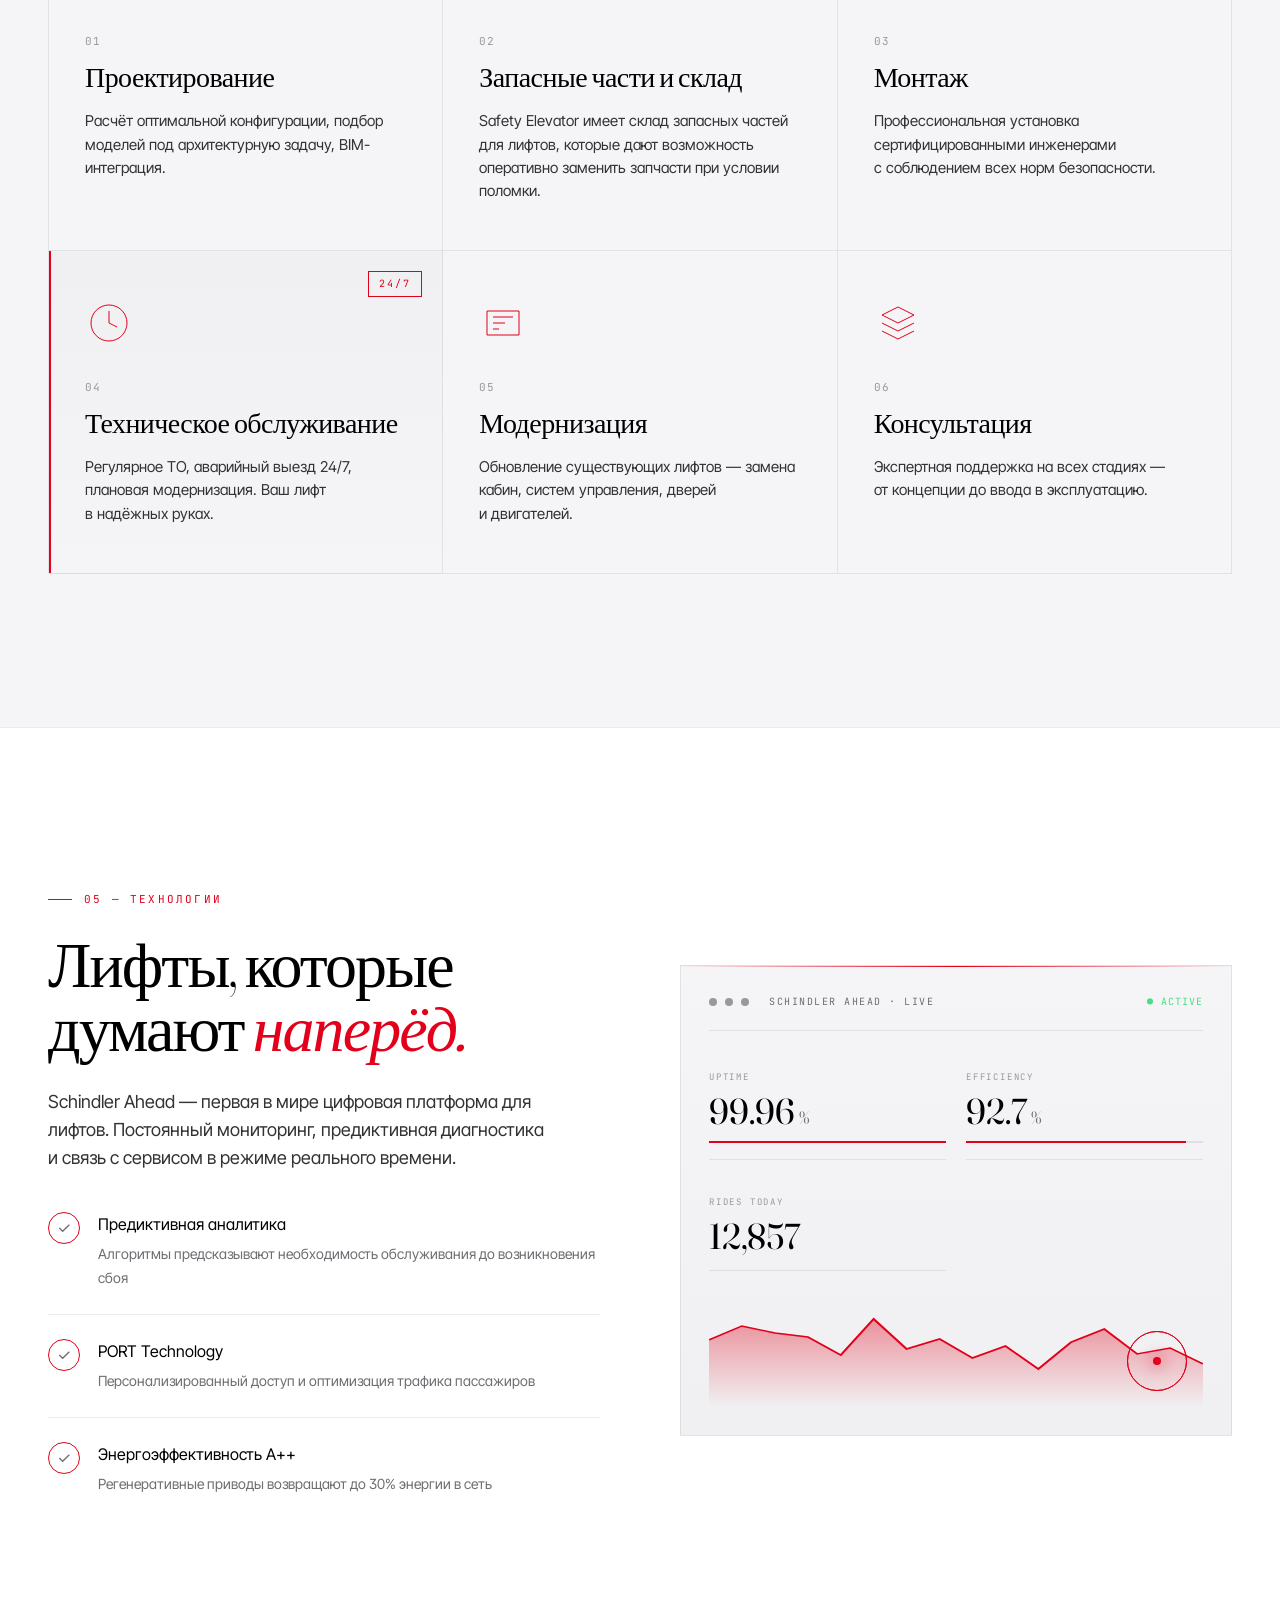
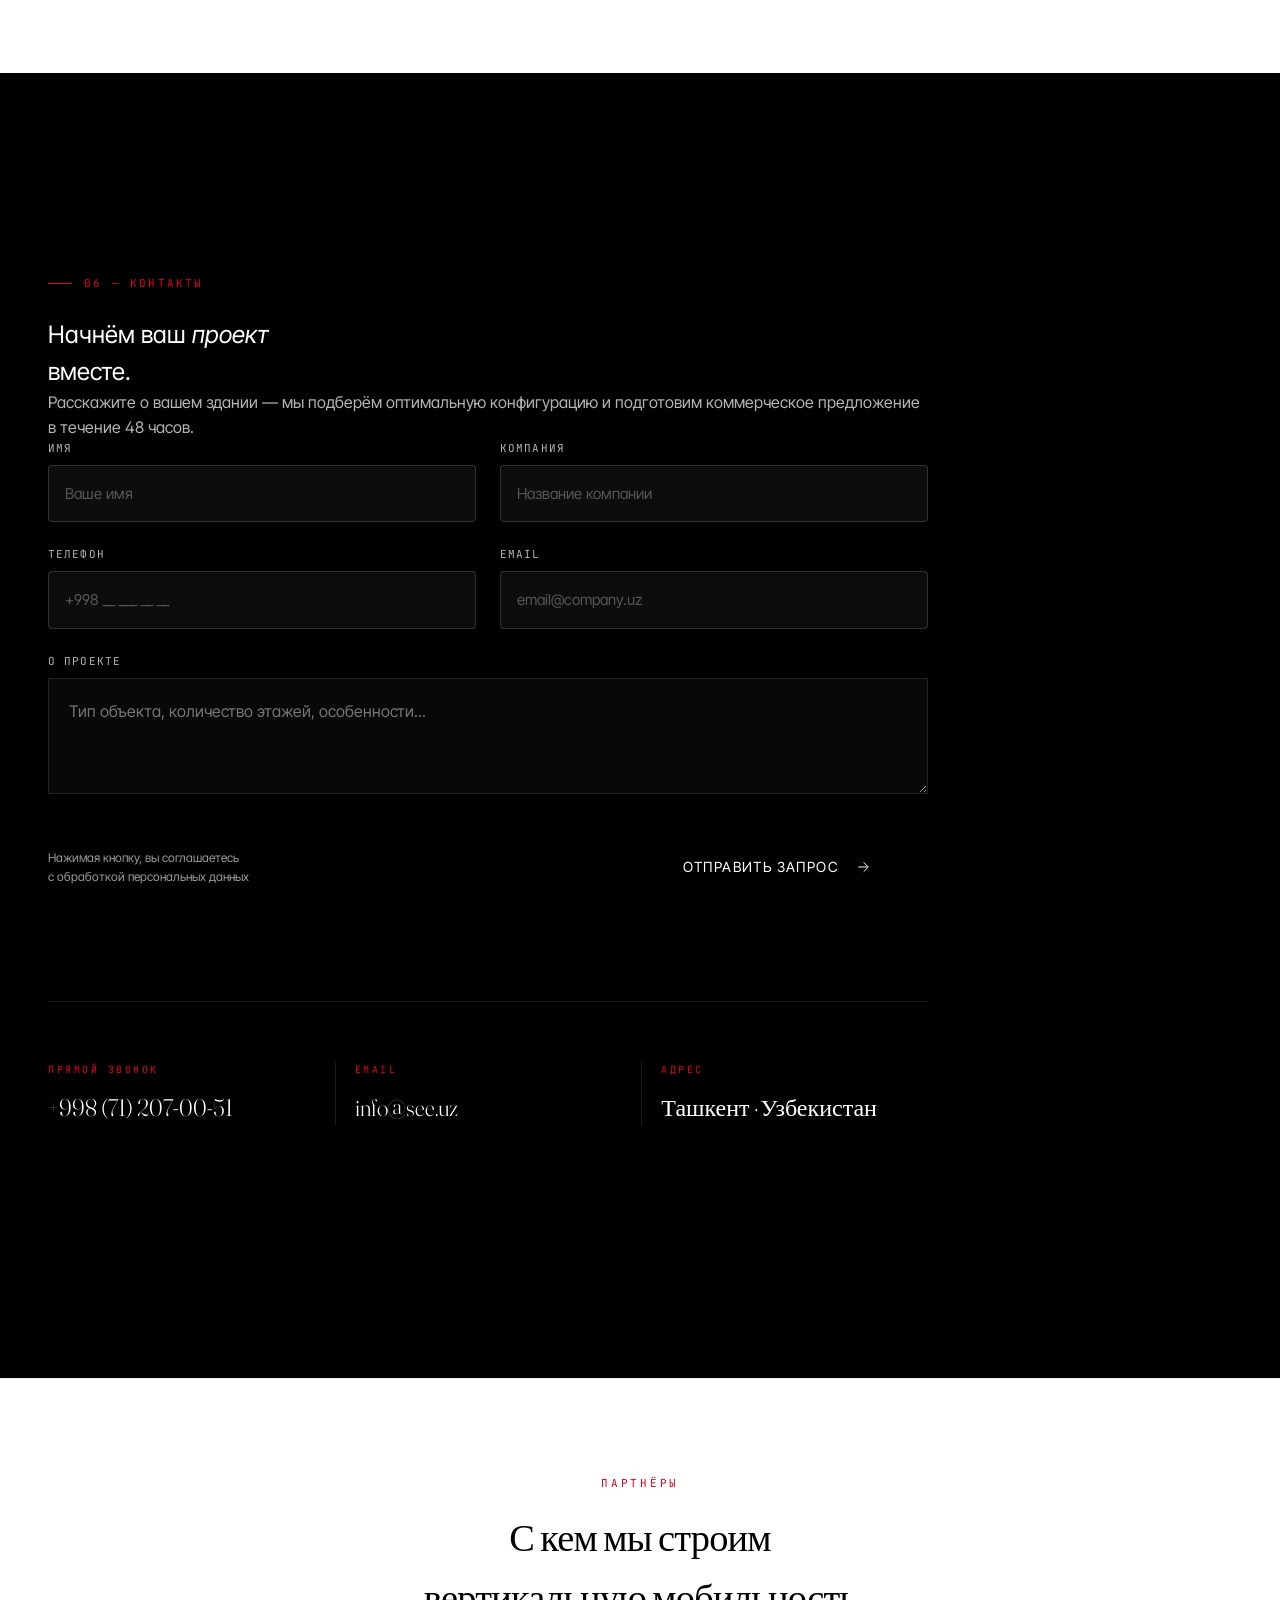
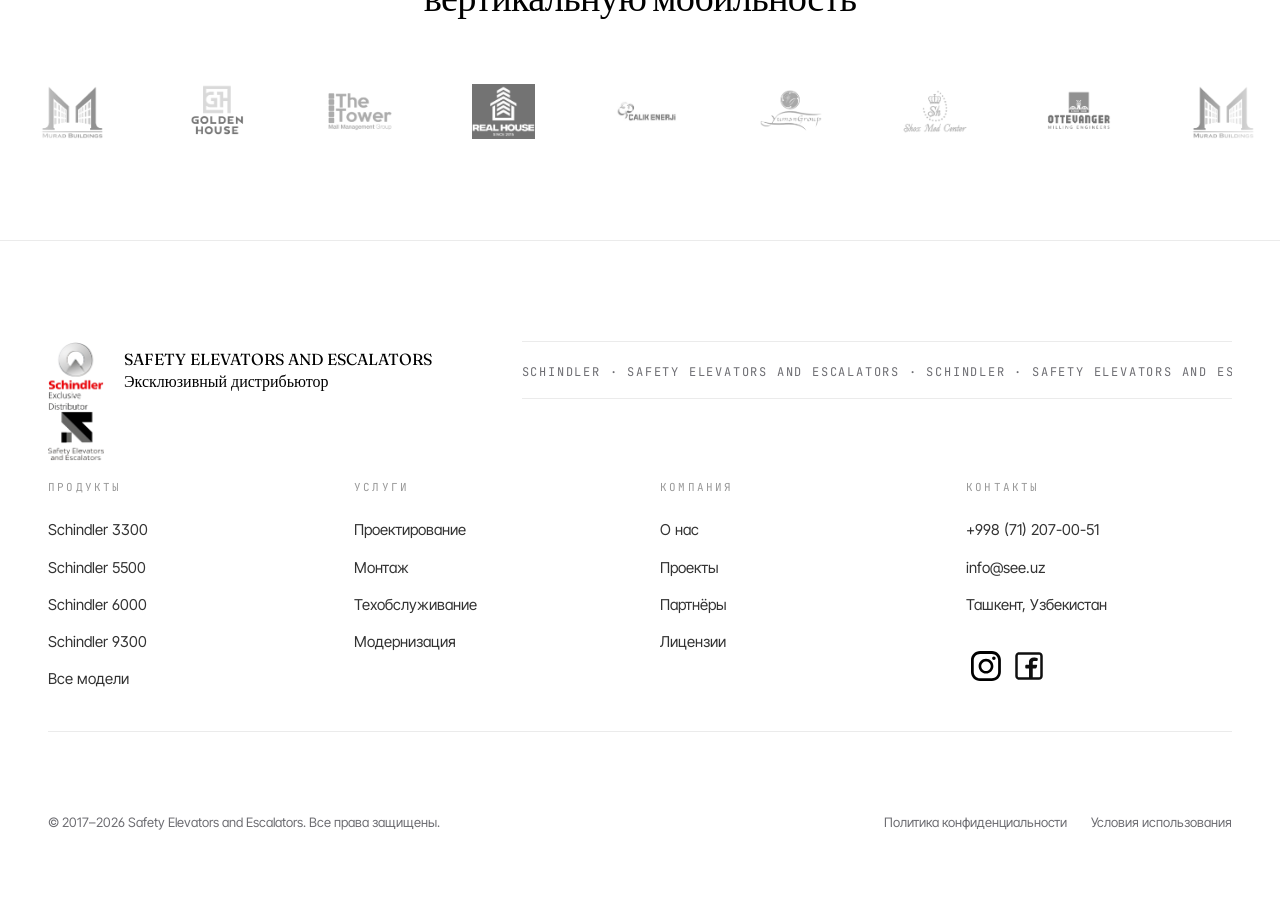
==== commit 4d9a79ca: "final shi2" ====
--- a/index.html
+++ b/index.html
@@ -224,7 +224,6 @@
       <span>Hilton Tashkent City</span><span class="dot-sep">●</span>
       <span>Tashkent City</span><span class="dot-sep">●</span>
       <span>Dream City</span><span class="dot-sep">●</span>
-      <span>Cambridge Residence</span><span class="dot-sep">●</span>
       <span>O'zbekfilm Hitech</span><span class="dot-sep">●</span>
       <span>Boulevard</span><span class="dot-sep">●</span>
       <span>Hampton ny Hilton</span><span class="dot-sep">●</span>
@@ -232,7 +231,6 @@
       <span>Hilton Tashkent City</span><span class="dot-sep">●</span>
       <span>Tashkent City</span><span class="dot-sep">●</span>
       <span>Dream City</span><span class="dot-sep">●</span>
-      <span>Cambridge Residence</span><span class="dot-sep">●</span>
       <span>O'zbekfilm Hitech</span><span class="dot-sep">●</span>
       <span>Boulevard</span><span class="dot-sep">●</span>
       <span>Hampton ny Hilton</span><span class="dot-sep">●</span>
@@ -300,7 +298,7 @@
 
       <div class="product-list">
         <!-- Product 1 -->
-        <article class="product visual-left" data-product="3000">
+        <article class="product visual-left" data-product="3300">
           <div class="product-num">/01</div>
           <div class="product-info">
             <div class="product-tag" data-i18n="p33.tag">Жилой сегмент</div>
@@ -585,7 +583,7 @@
           <div class="constructor-result-divider"></div>
           <div class="constructor-result-item">
             <span class="constructor-result-label" data-i18n="calc.model">Рекомендуемая модель</span>
-            <span class="constructor-result-value constructor-result-model" id="calc-model">Schindler 3000</span>
+            <span class="constructor-result-value constructor-result-model" id="calc-model">Schindler 3300</span>
           </div>
         </div>
       </div>
@@ -661,18 +659,6 @@
               <p class="project-desc">Долгосрочное сотрудничество с одним из крупнейших застройщиков страны.</p>
             </article>
 
-            <article class="pc-card project">
-              <div class="project-image" style="background: url('images/murad-buildings.webp') center/cover no-repeat, linear-gradient(120deg, #1a1612 0%, #44342a 100%);">
-                <div class="project-overlay"></div>
-                <div class="project-pattern"></div>
-              </div>
-              <div class="project-meta">
-                <span class="project-tag">Девелопмент</span>
-              </div>
-              <h3 class="project-name">Cambridge Residence</h3>
-              <p class="project-desc">Стратегический контракт на оснащение жилых комплексов застройщика.</p>
-            </article>
-            
             <article class="pc-card project">
               <div class="project-image" style="background: url('images/ozbekfilm-hitech.webp') center/cover no-repeat, linear-gradient(120deg, #1a1612 0%, #44342a 100%);">
                 <div class="project-overlay"></div>
@@ -1316,8 +1302,8 @@
       <div class="footer-grid">
         <div class="footer-col">
           <h4 data-i18n="ft.c1">Продукты</h4>
-          <a href="#products">Schindler 3000</a>
-          <a href="#products">Schindler 5000</a>
+          <a href="#products">Schindler 3300</a>
+          <a href="#products">Schindler 5500</a>
           <a href="#products">Schindler 6000</a>
           <a href="#products">Schindler 9300</a>
           <a href="#products" data-i18n="ft.c1l4">Все модели</a>
@@ -1473,15 +1459,6 @@
 
       <div class="apm-grid">
 
-        <!-- 4. Cambridge Residence -->
-        <div class="project-card">
-          <img src="images/murad-buildings.webp" alt="Cambridge Residence">
-          <div class="project-overlay">
-            <h3>Cambridge Residence</h3>
-            <p>Поставка лифтового оборудования для одного из крупнейших жилых комплексов Ташкента. ЖК.</p>
-          </div>
-        </div>
-        
         <!-- 1. Hilton Tashkent City -->
         <div class="project-card">
           <img src="images/Hilton.jpg" alt="Hilton Tashkent City">
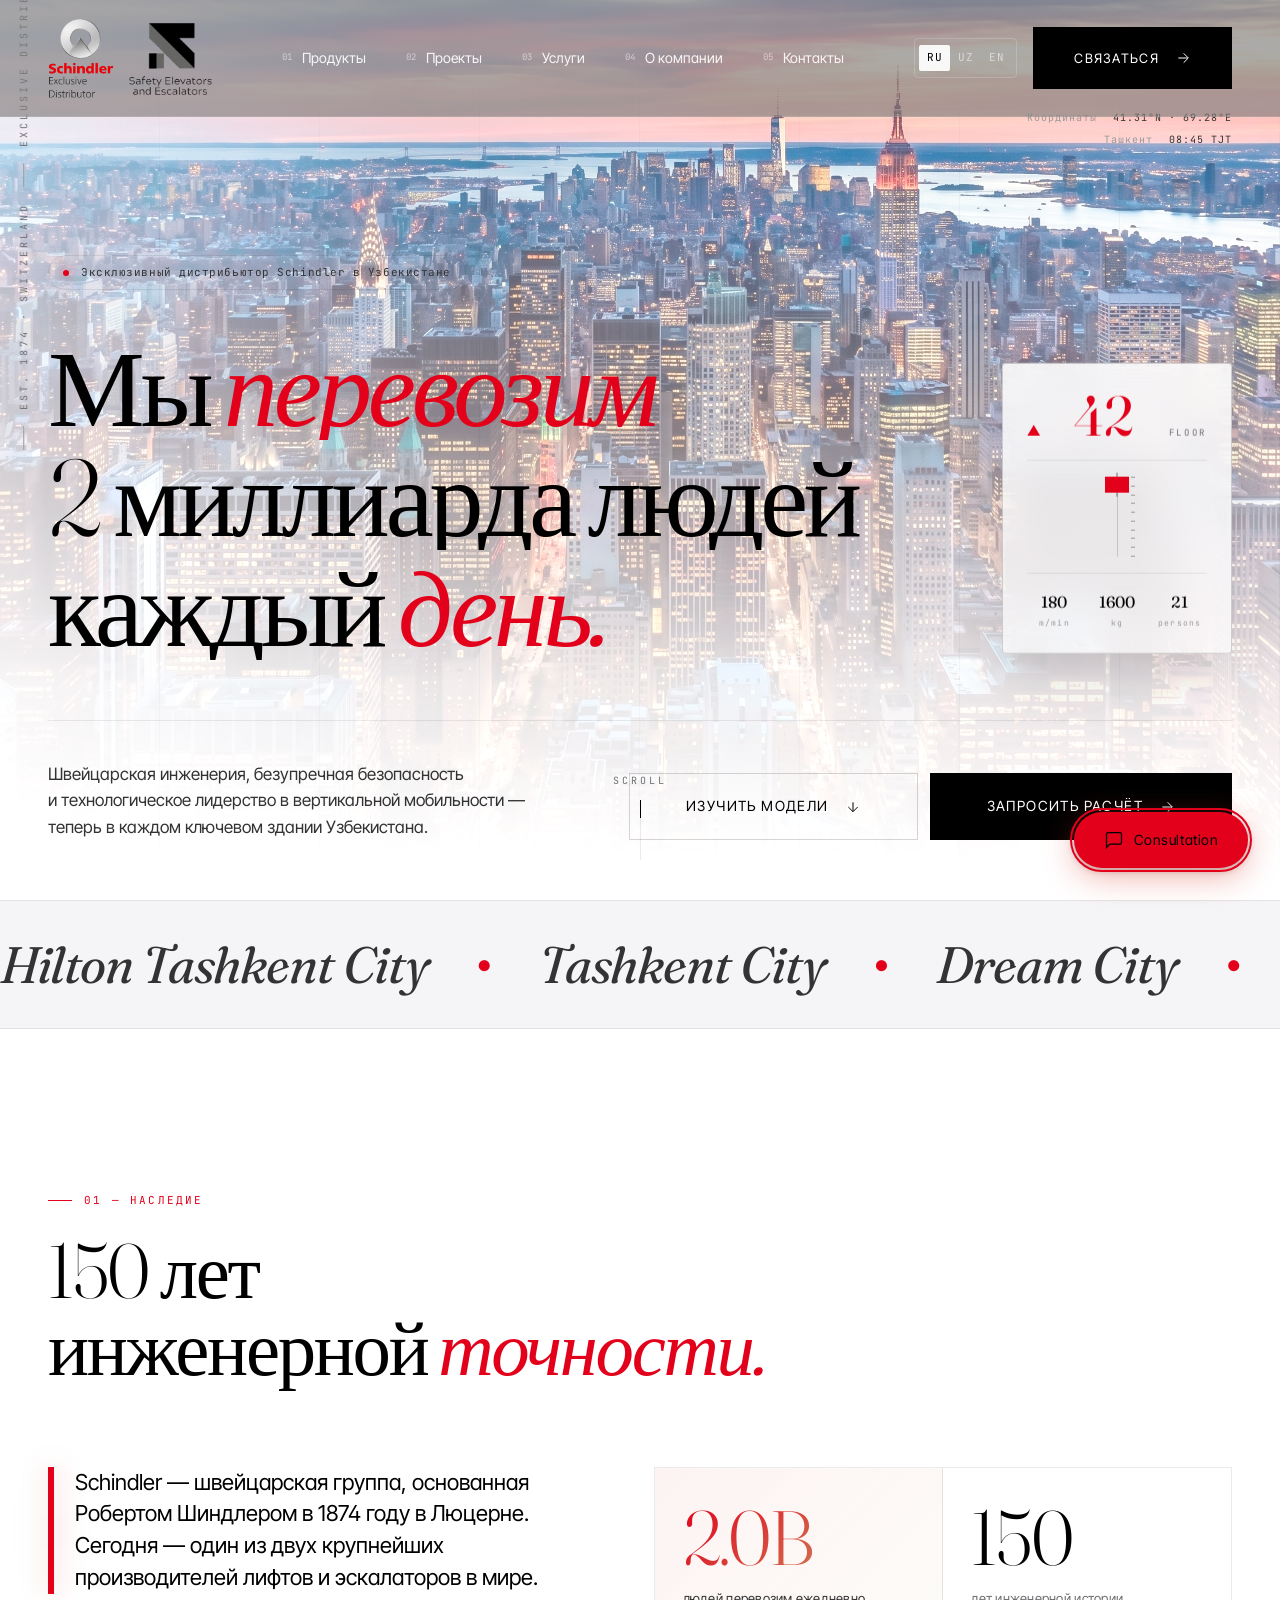
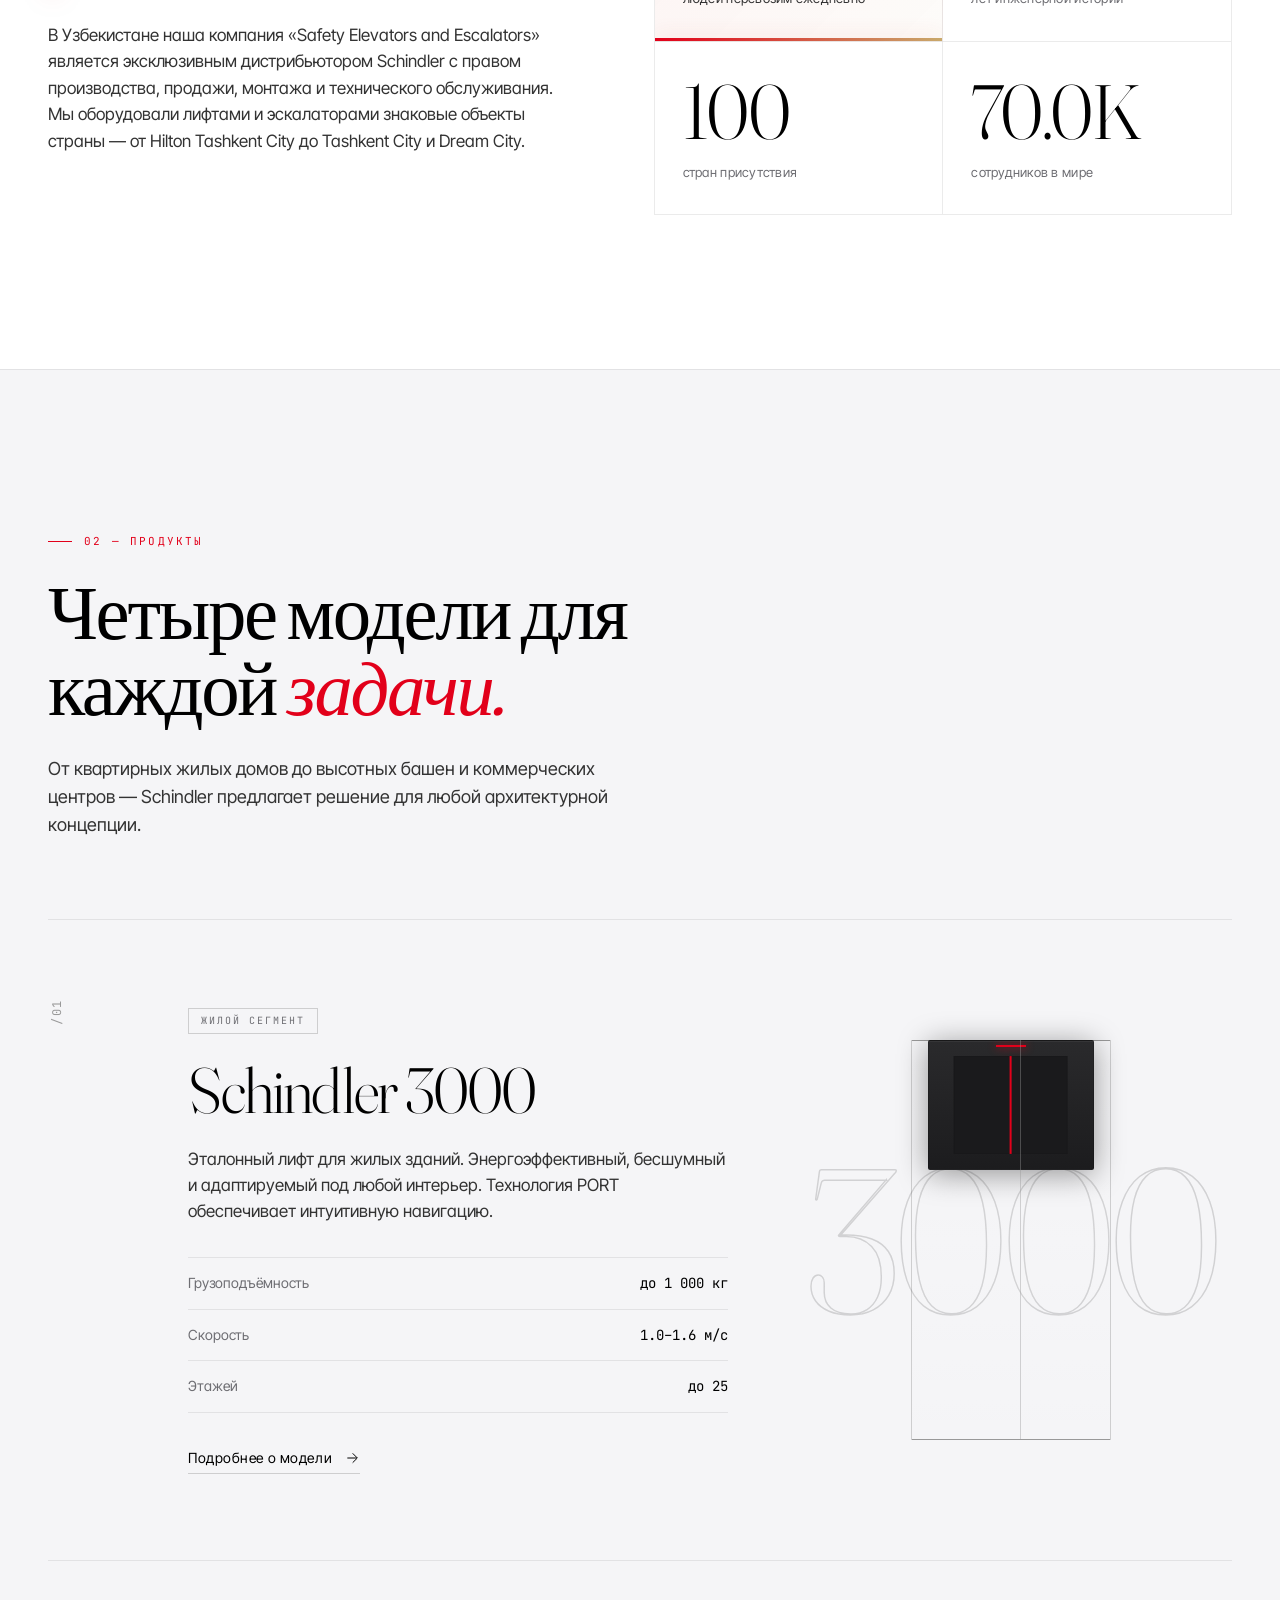
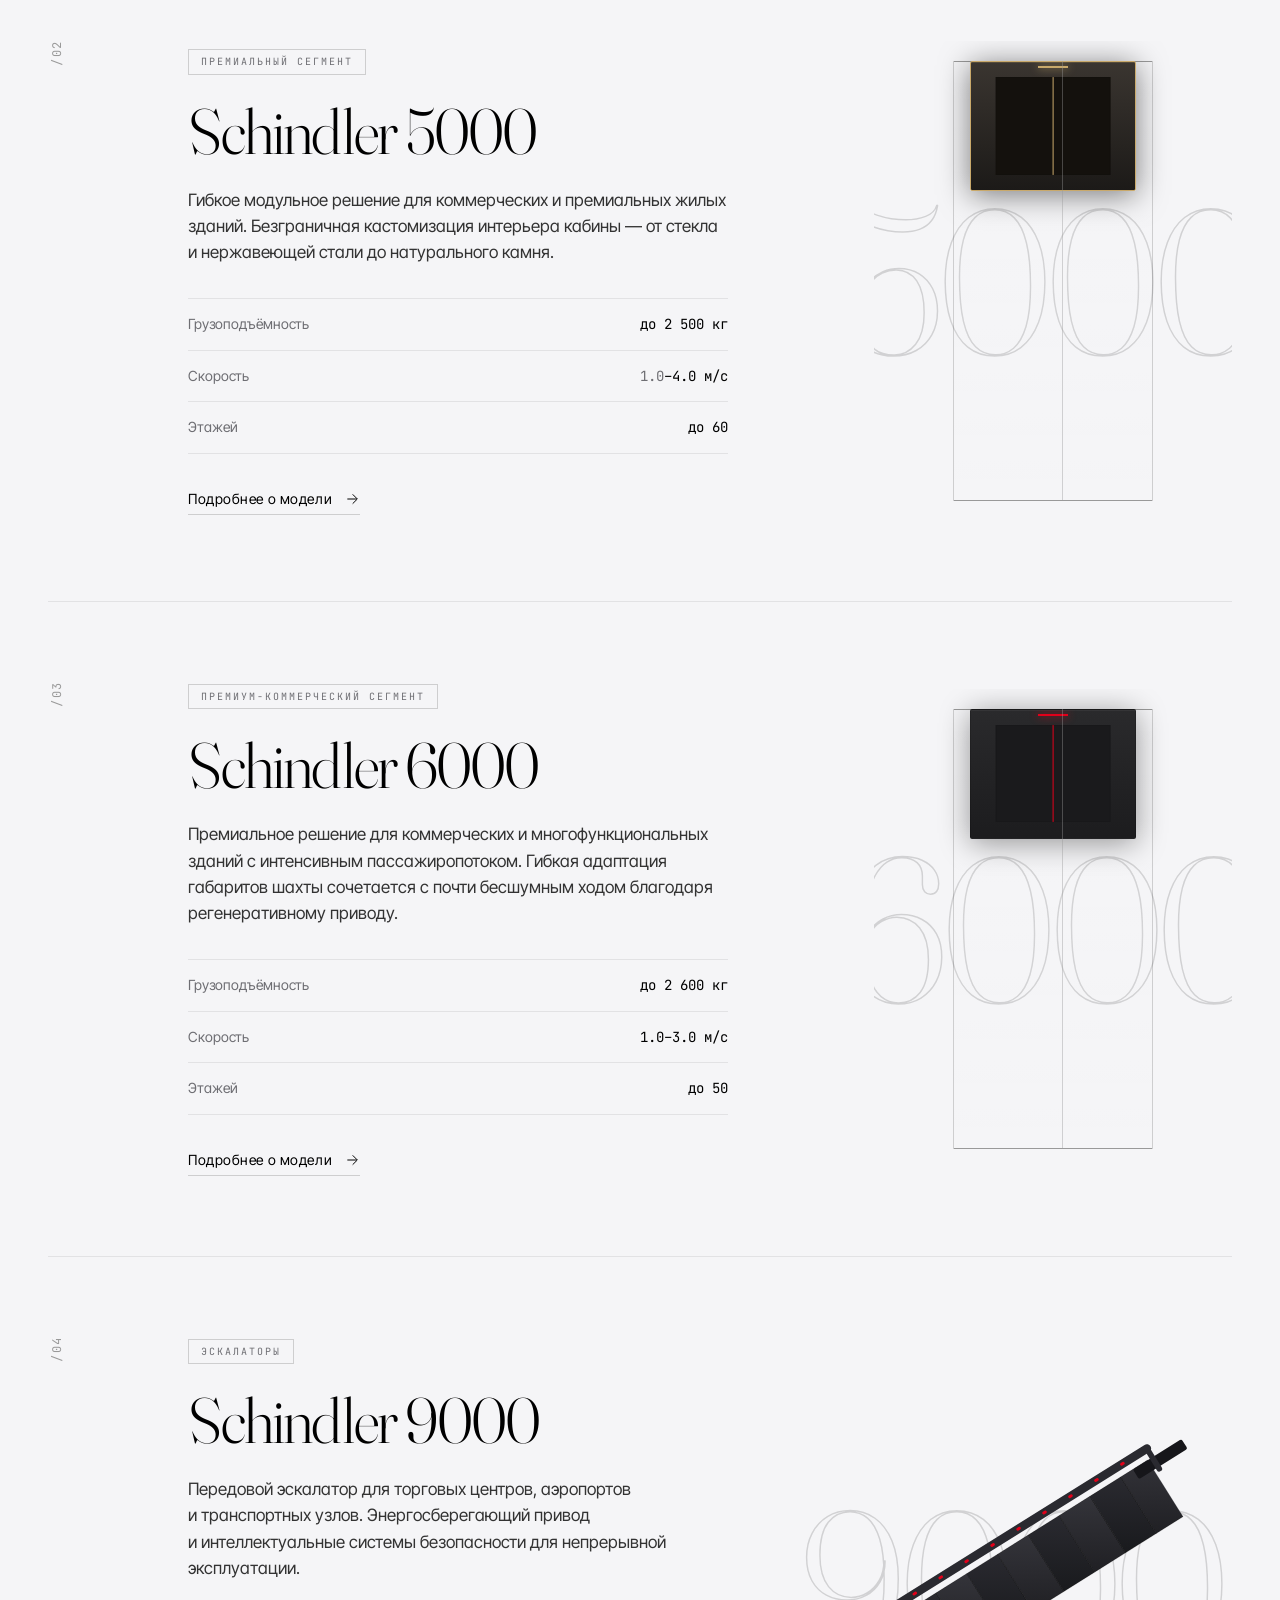
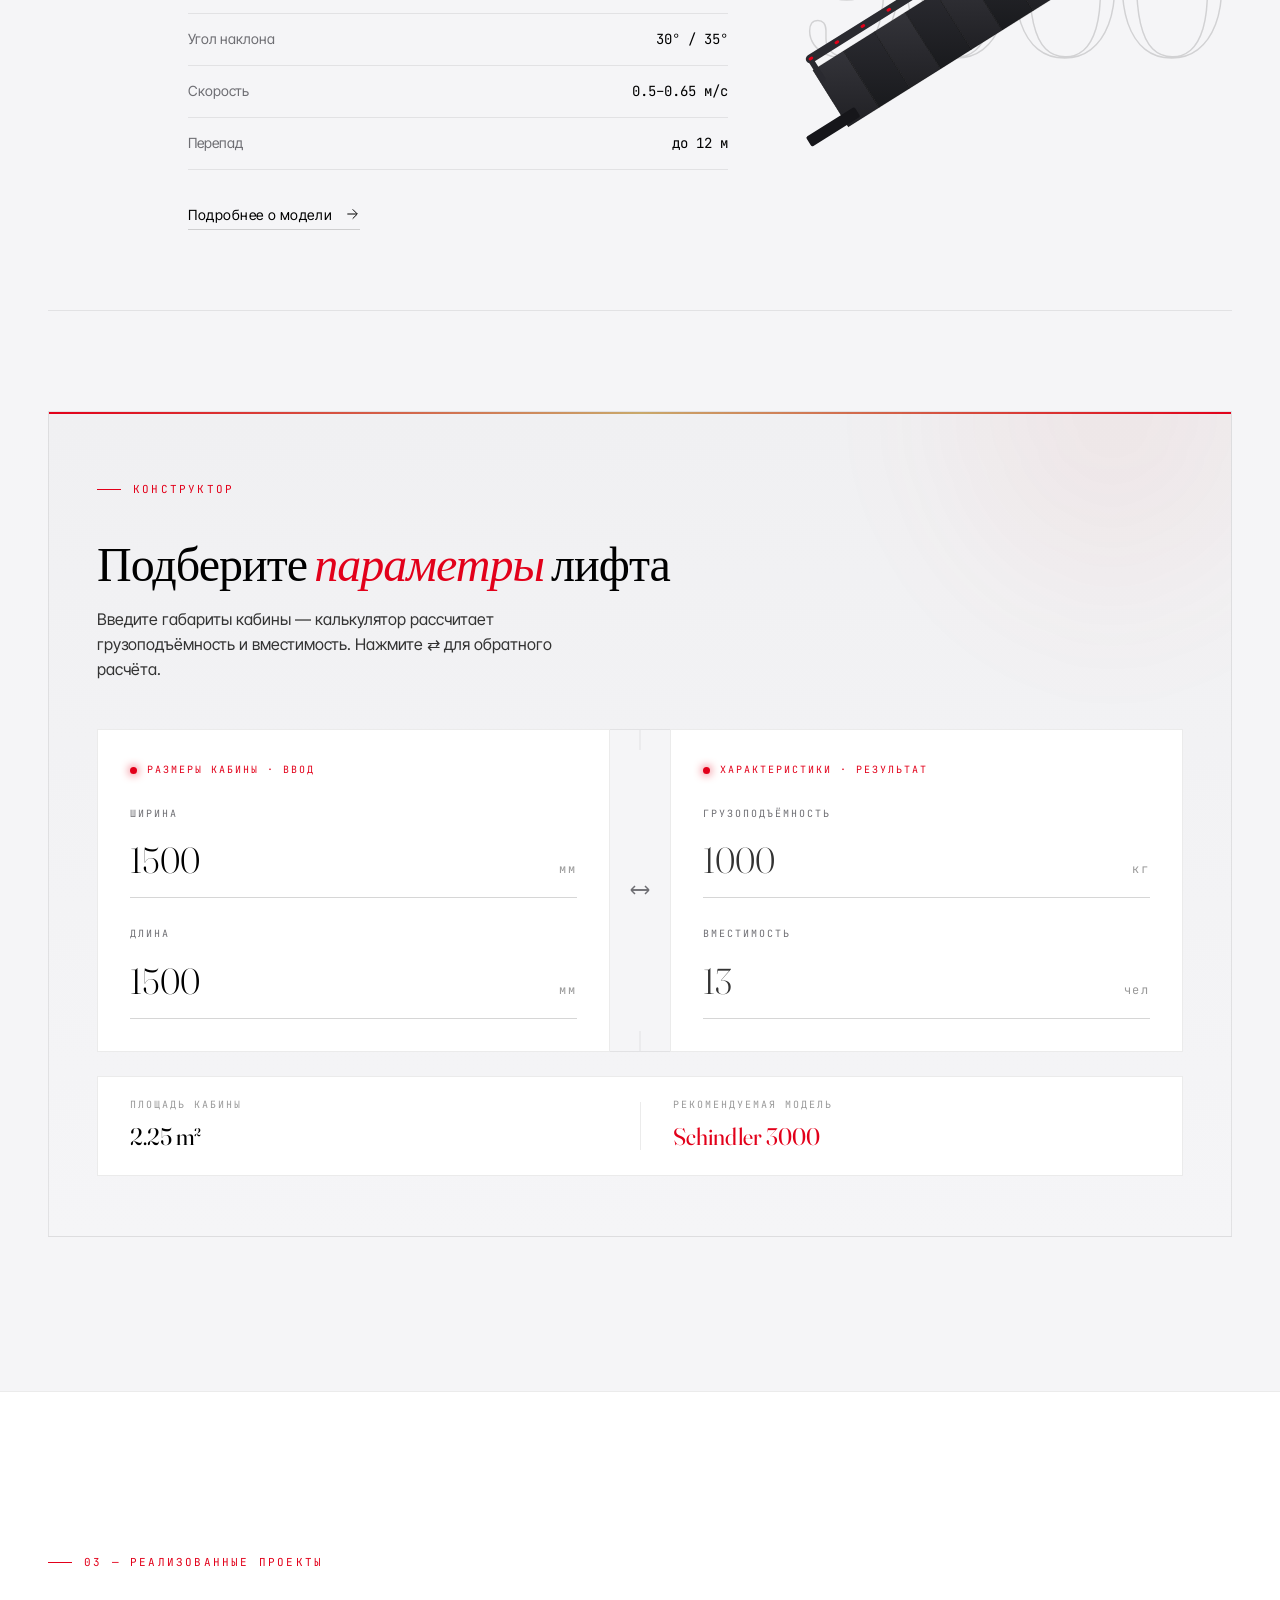
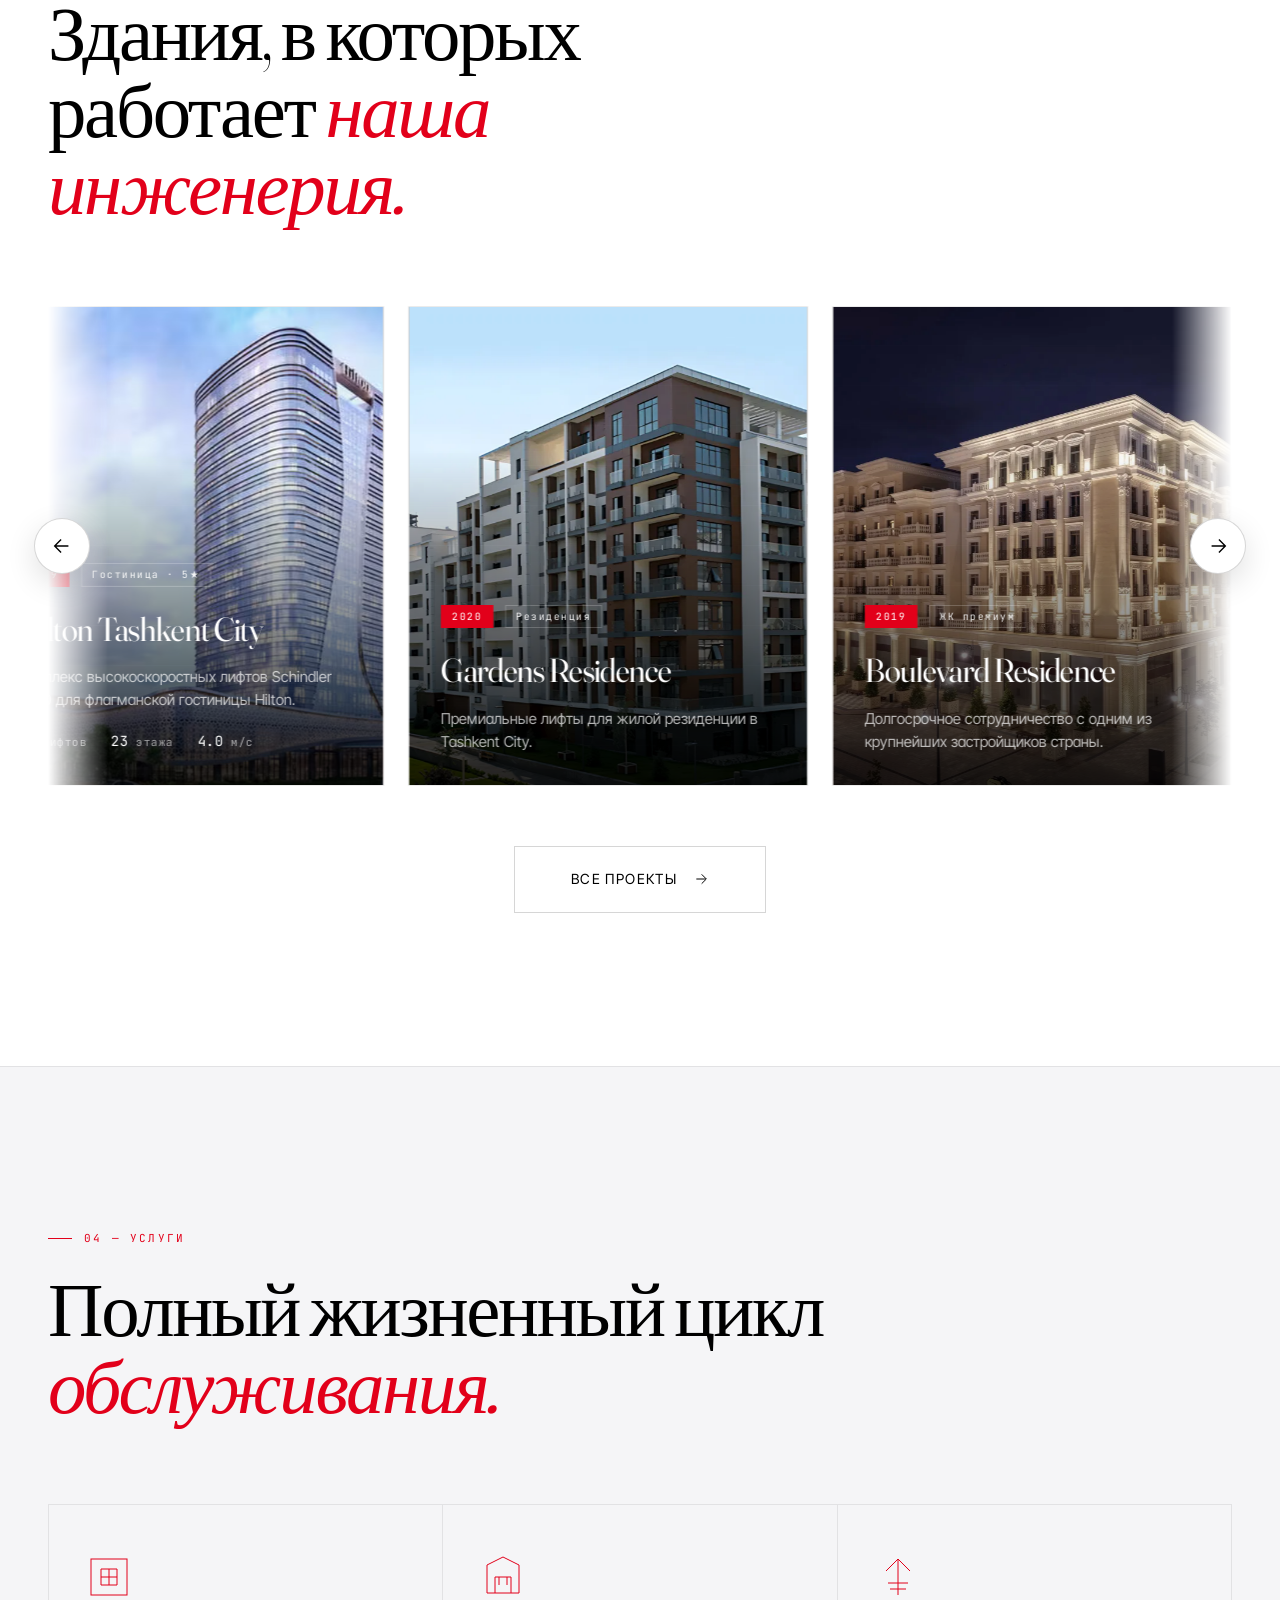
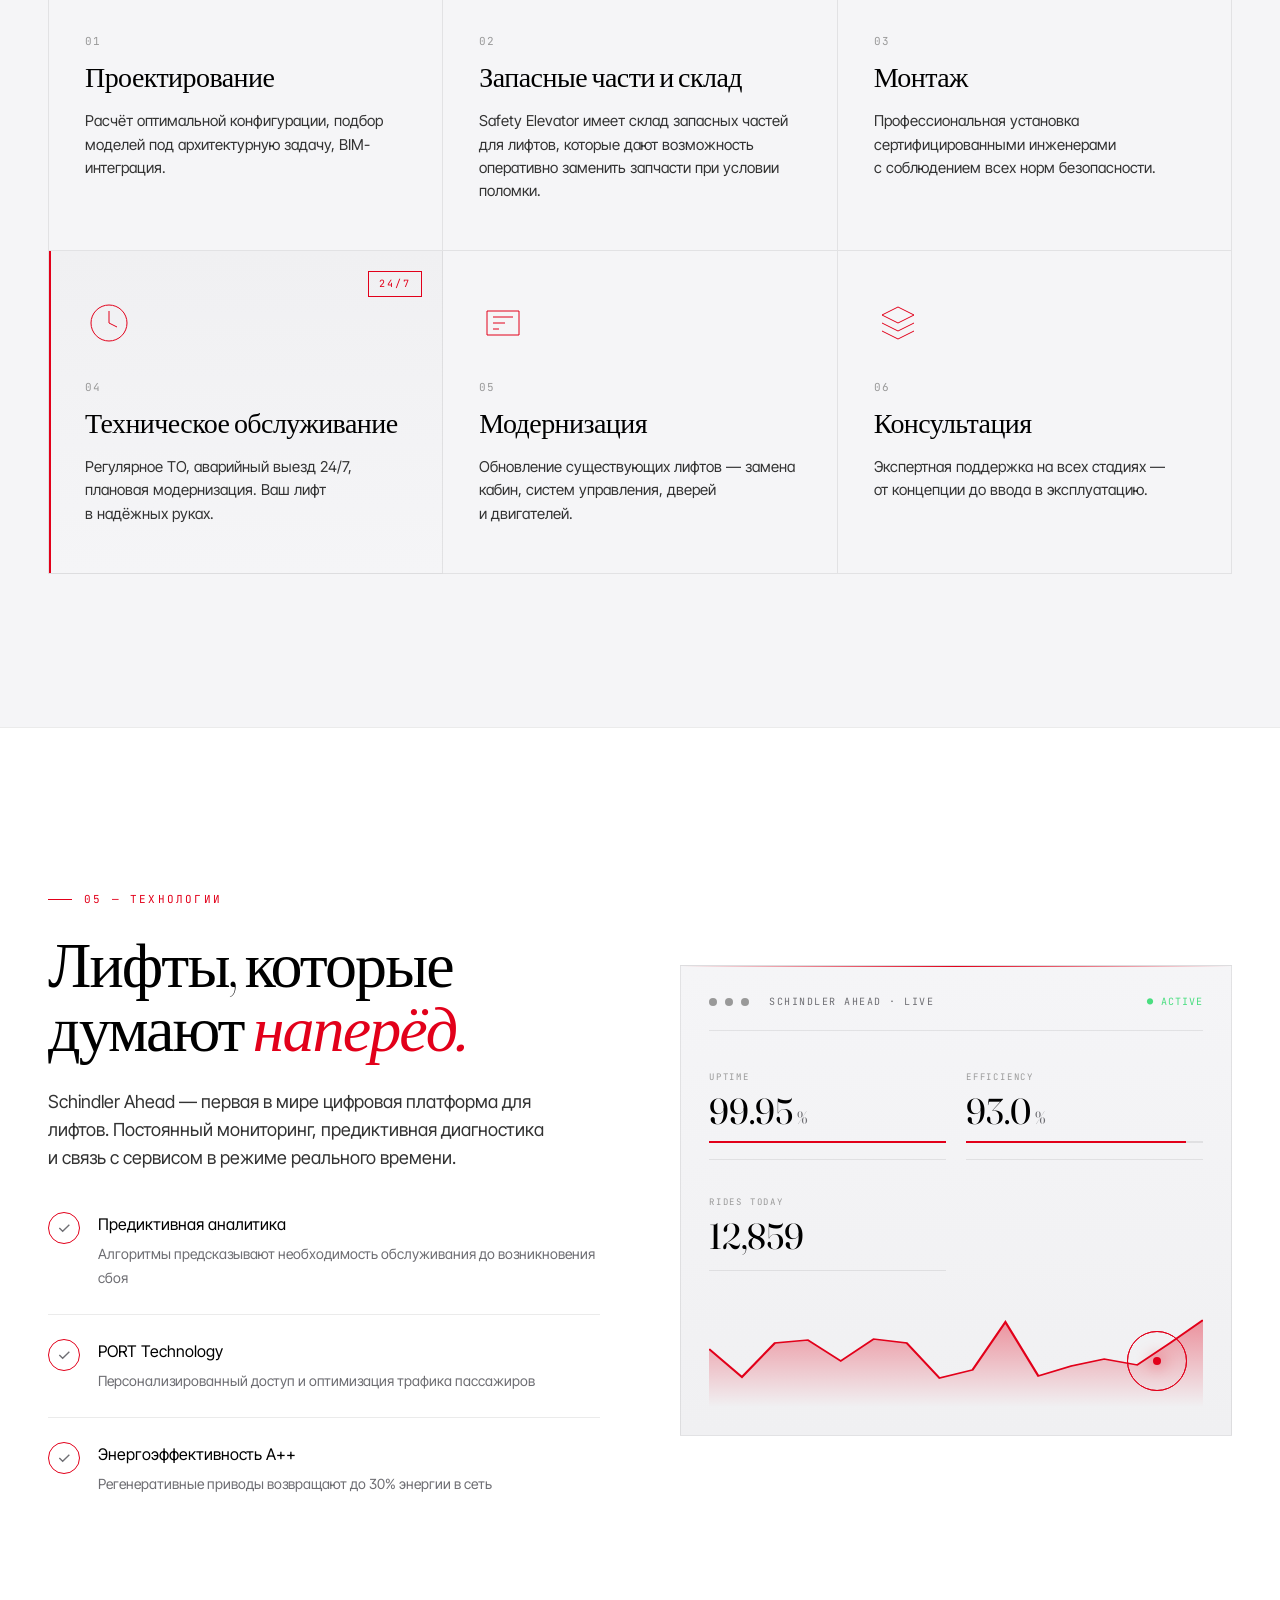
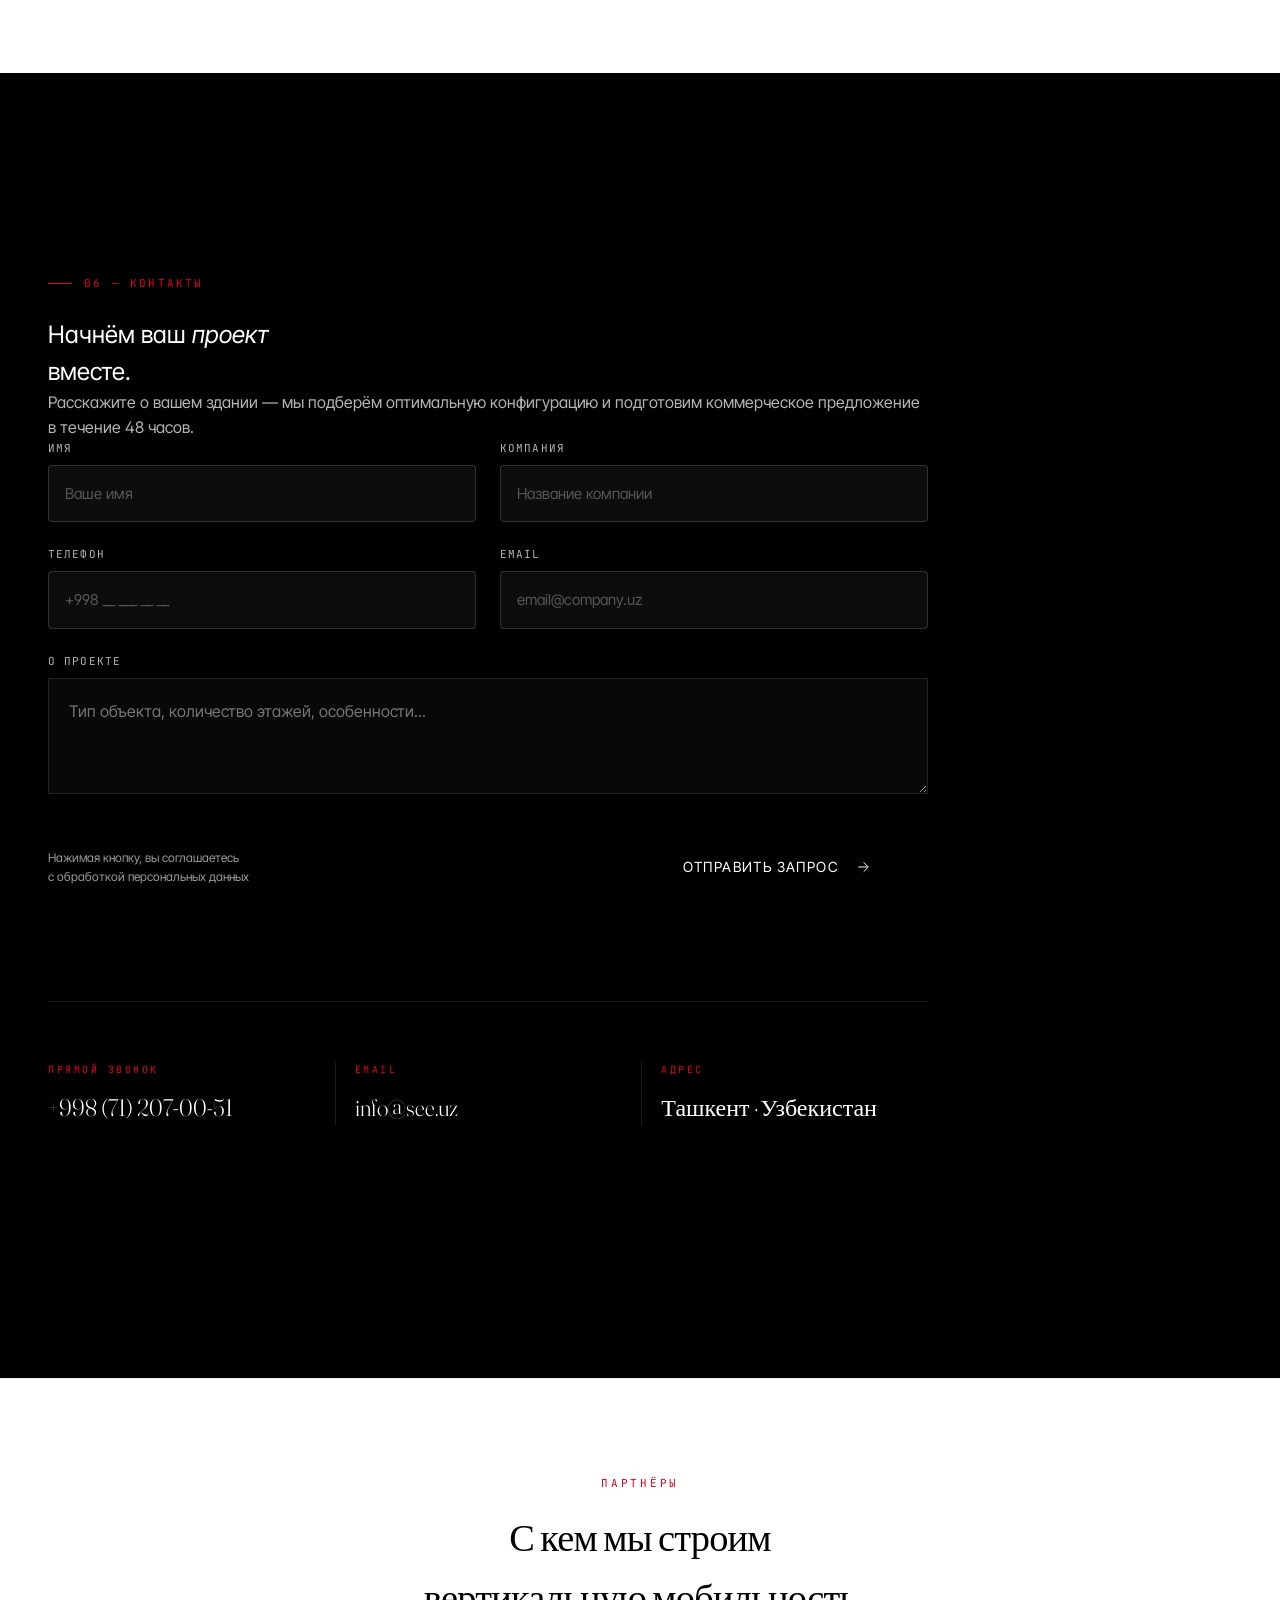
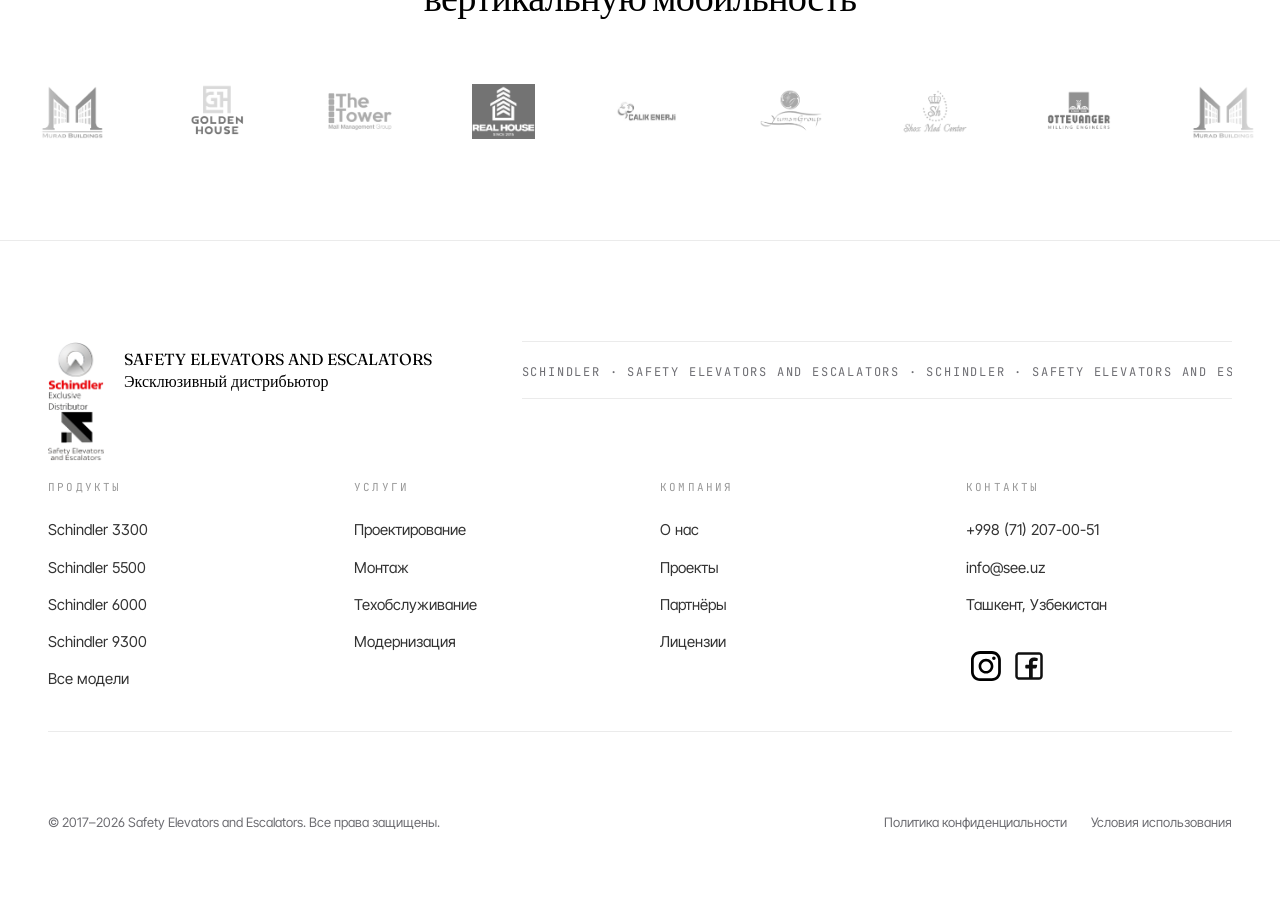
==== commit 4a56d3ed: "final shi2" ====
--- a/index.html
+++ b/index.html
@@ -224,6 +224,7 @@
       <span>Hilton Tashkent City</span><span class="dot-sep">●</span>
       <span>Tashkent City</span><span class="dot-sep">●</span>
       <span>Dream City</span><span class="dot-sep">●</span>
+      <span>Cambridge Residence</span><span class="dot-sep">●</span>
       <span>O'zbekfilm Hitech</span><span class="dot-sep">●</span>
       <span>Boulevard</span><span class="dot-sep">●</span>
       <span>Hampton ny Hilton</span><span class="dot-sep">●</span>
@@ -231,6 +232,7 @@
       <span>Hilton Tashkent City</span><span class="dot-sep">●</span>
       <span>Tashkent City</span><span class="dot-sep">●</span>
       <span>Dream City</span><span class="dot-sep">●</span>
+      <span>Cambridge Residence</span><span class="dot-sep">●</span>
       <span>O'zbekfilm Hitech</span><span class="dot-sep">●</span>
       <span>Boulevard</span><span class="dot-sep">●</span>
       <span>Hampton ny Hilton</span><span class="dot-sep">●</span>
@@ -657,6 +659,18 @@
               </div>
               <h3 class="project-name">Boulevard Residence</h3>
               <p class="project-desc">Долгосрочное сотрудничество с одним из крупнейших застройщиков страны.</p>
+            </article>
+
+            <article class="pc-card project">
+              <div class="project-image" style="background: url('images/murad-buildings.webp') center/cover no-repeat, linear-gradient(120deg, #1a1612 0%, #44342a 100%);">
+                <div class="project-overlay"></div>
+                <div class="project-pattern"></div>
+              </div>
+              <div class="project-meta">
+                <span class="project-tag">Девелопмент</span>
+              </div>
+              <h3 class="project-name">Cambridge Residence</h3>
+              <p class="project-desc">Стратегический контракт на оснащение жилых комплексов застройщика.</p>
             </article>
 
             <article class="pc-card project">
@@ -1459,6 +1473,15 @@
 
       <div class="apm-grid">
 
+        <!-- 4. Cambridge Residence -->
+        <div class="project-card">
+          <img src="images/murad-buildings.webp" alt="Cambridge Residence">
+          <div class="project-overlay">
+            <h3>Cambridge Residence</h3>
+            <p>Поставка лифтового оборудования для одного из крупнейших жилых комплексов Ташкента. ЖК.</p>
+          </div>
+        </div>
+
         <!-- 1. Hilton Tashkent City -->
         <div class="project-card">
           <img src="images/Hilton.jpg" alt="Hilton Tashkent City">
